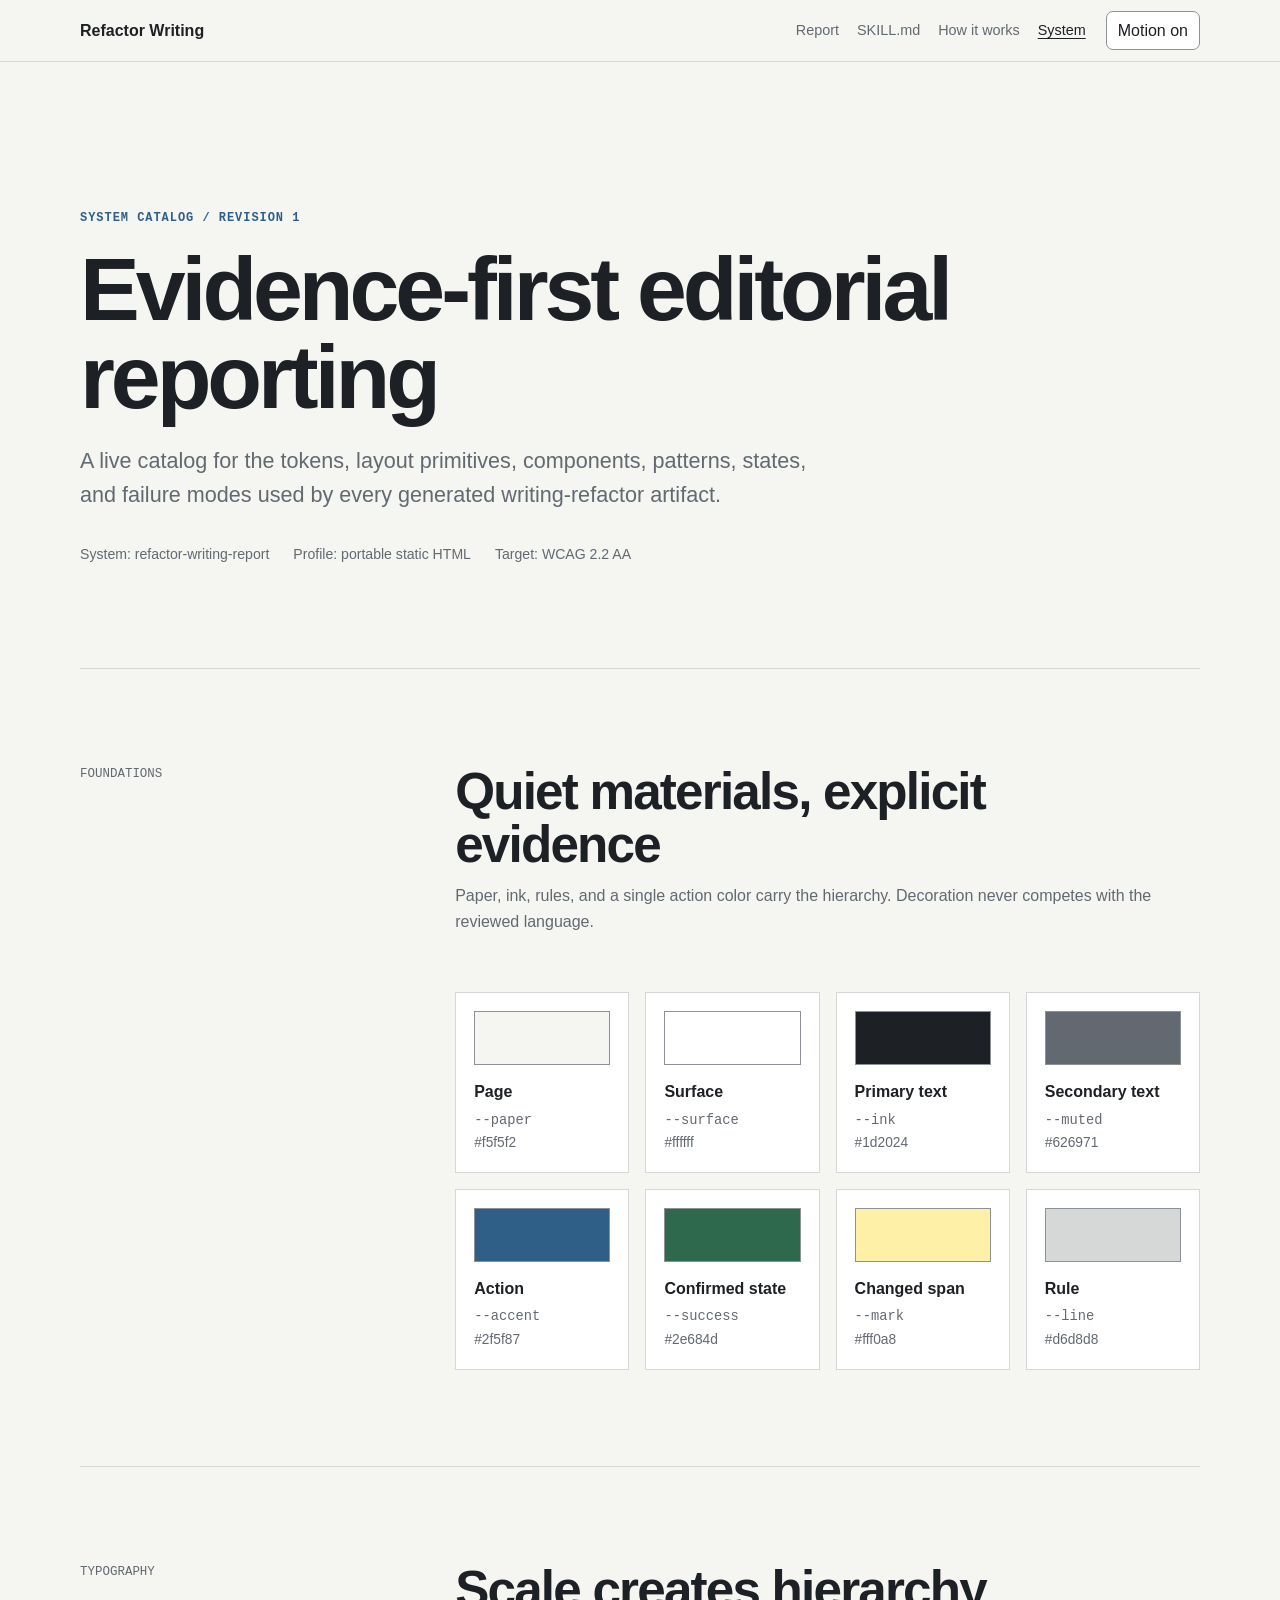
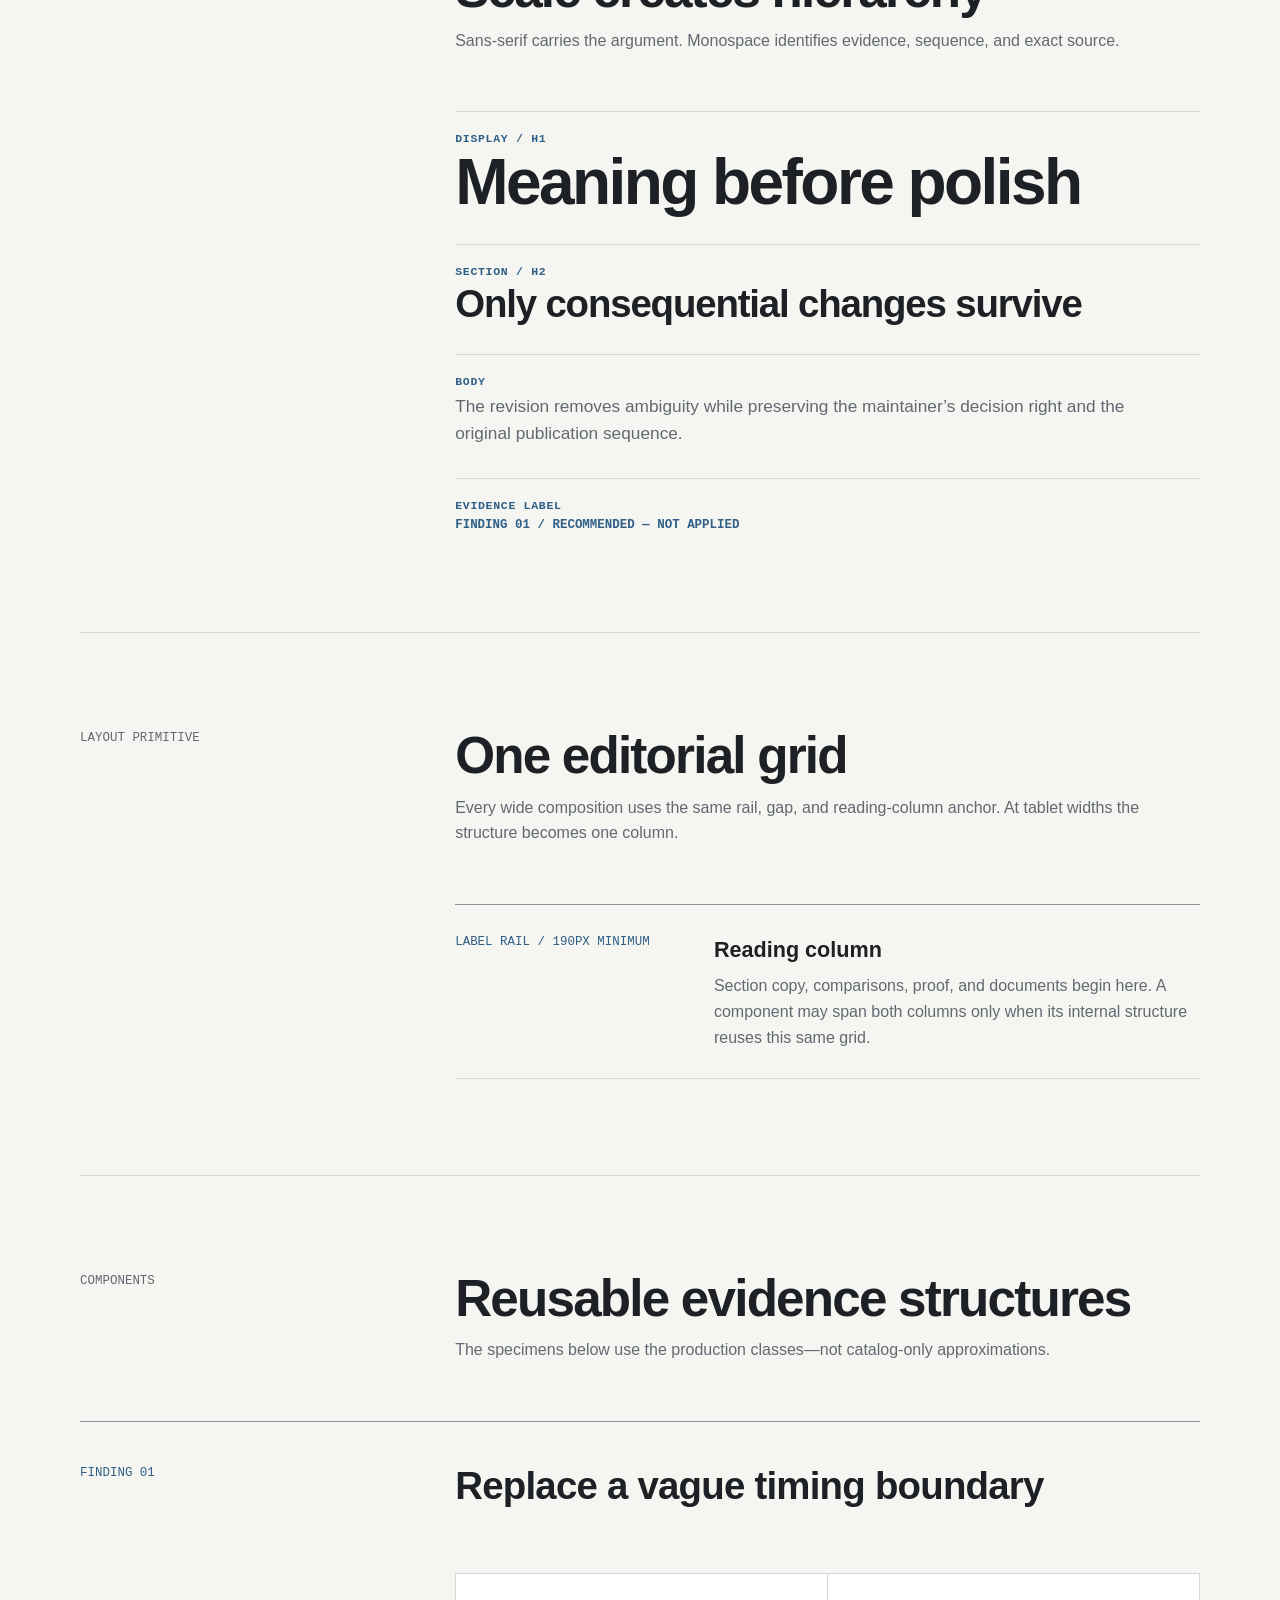
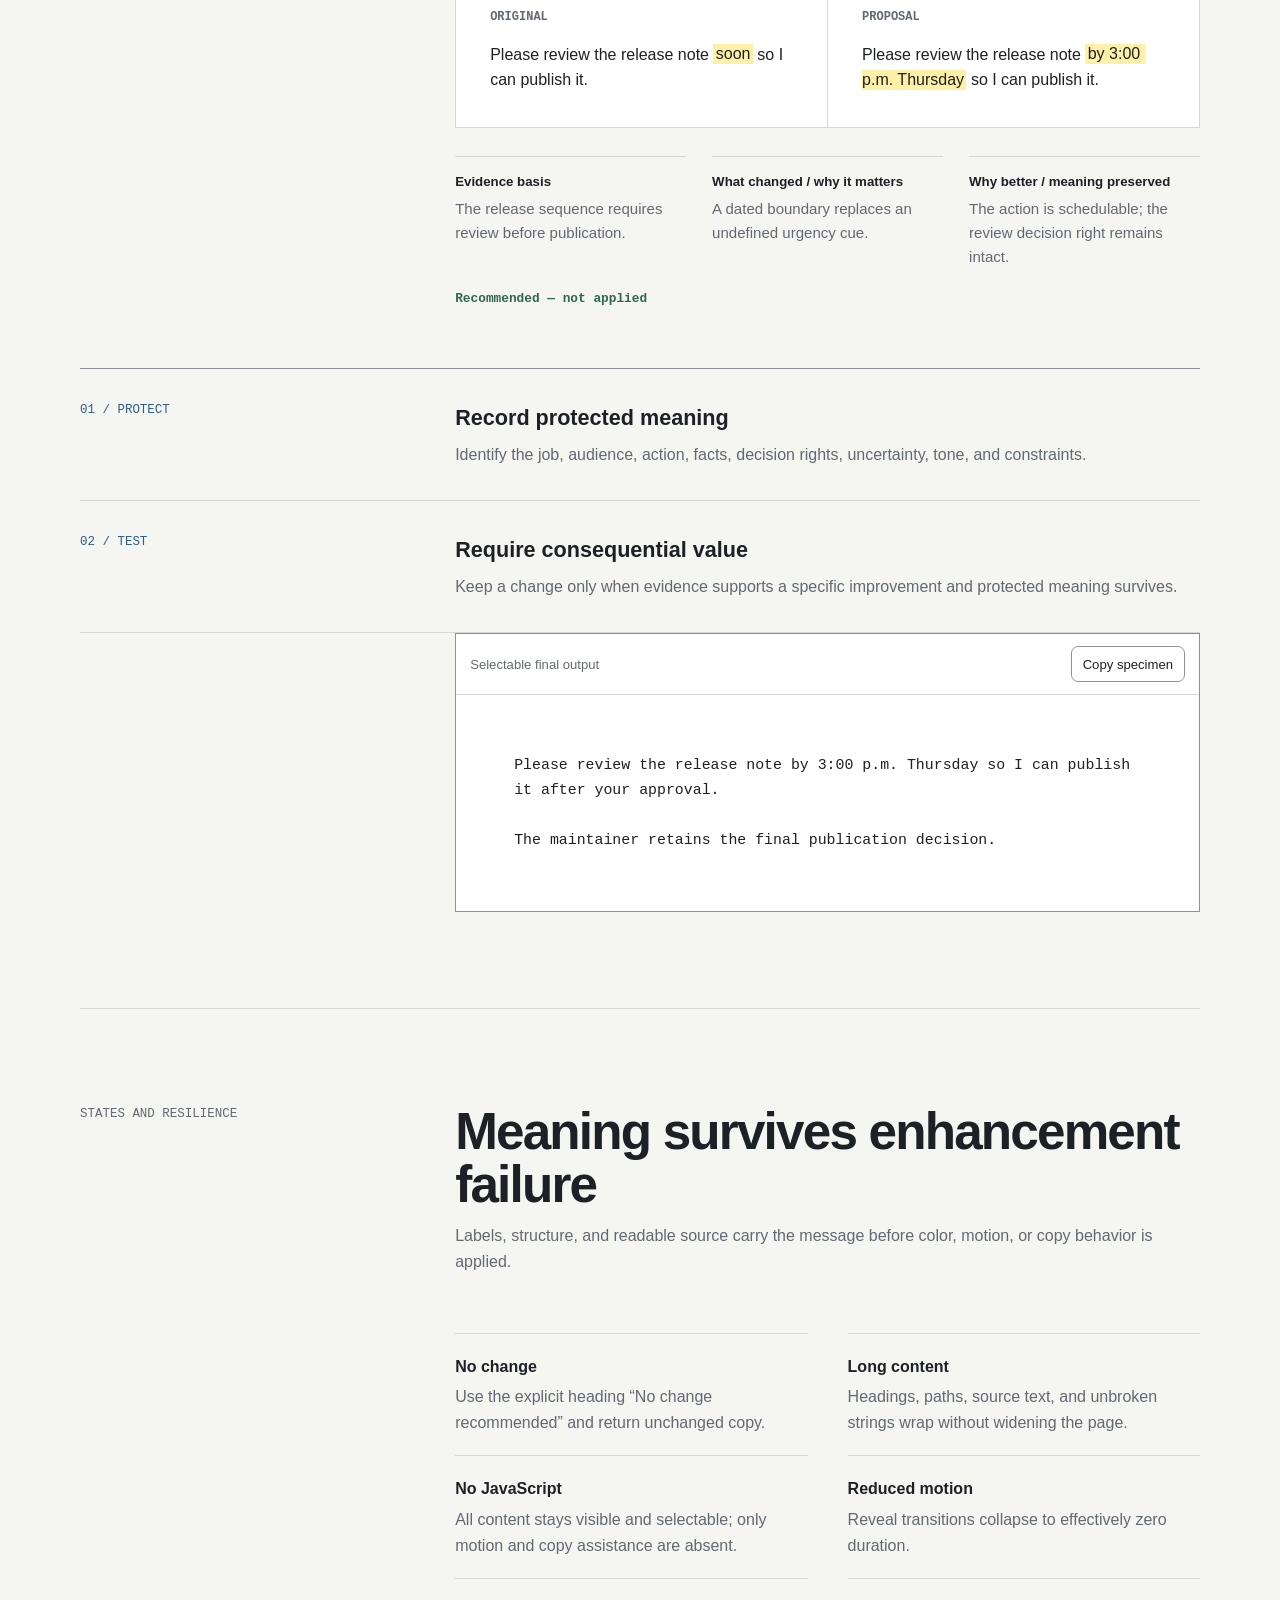
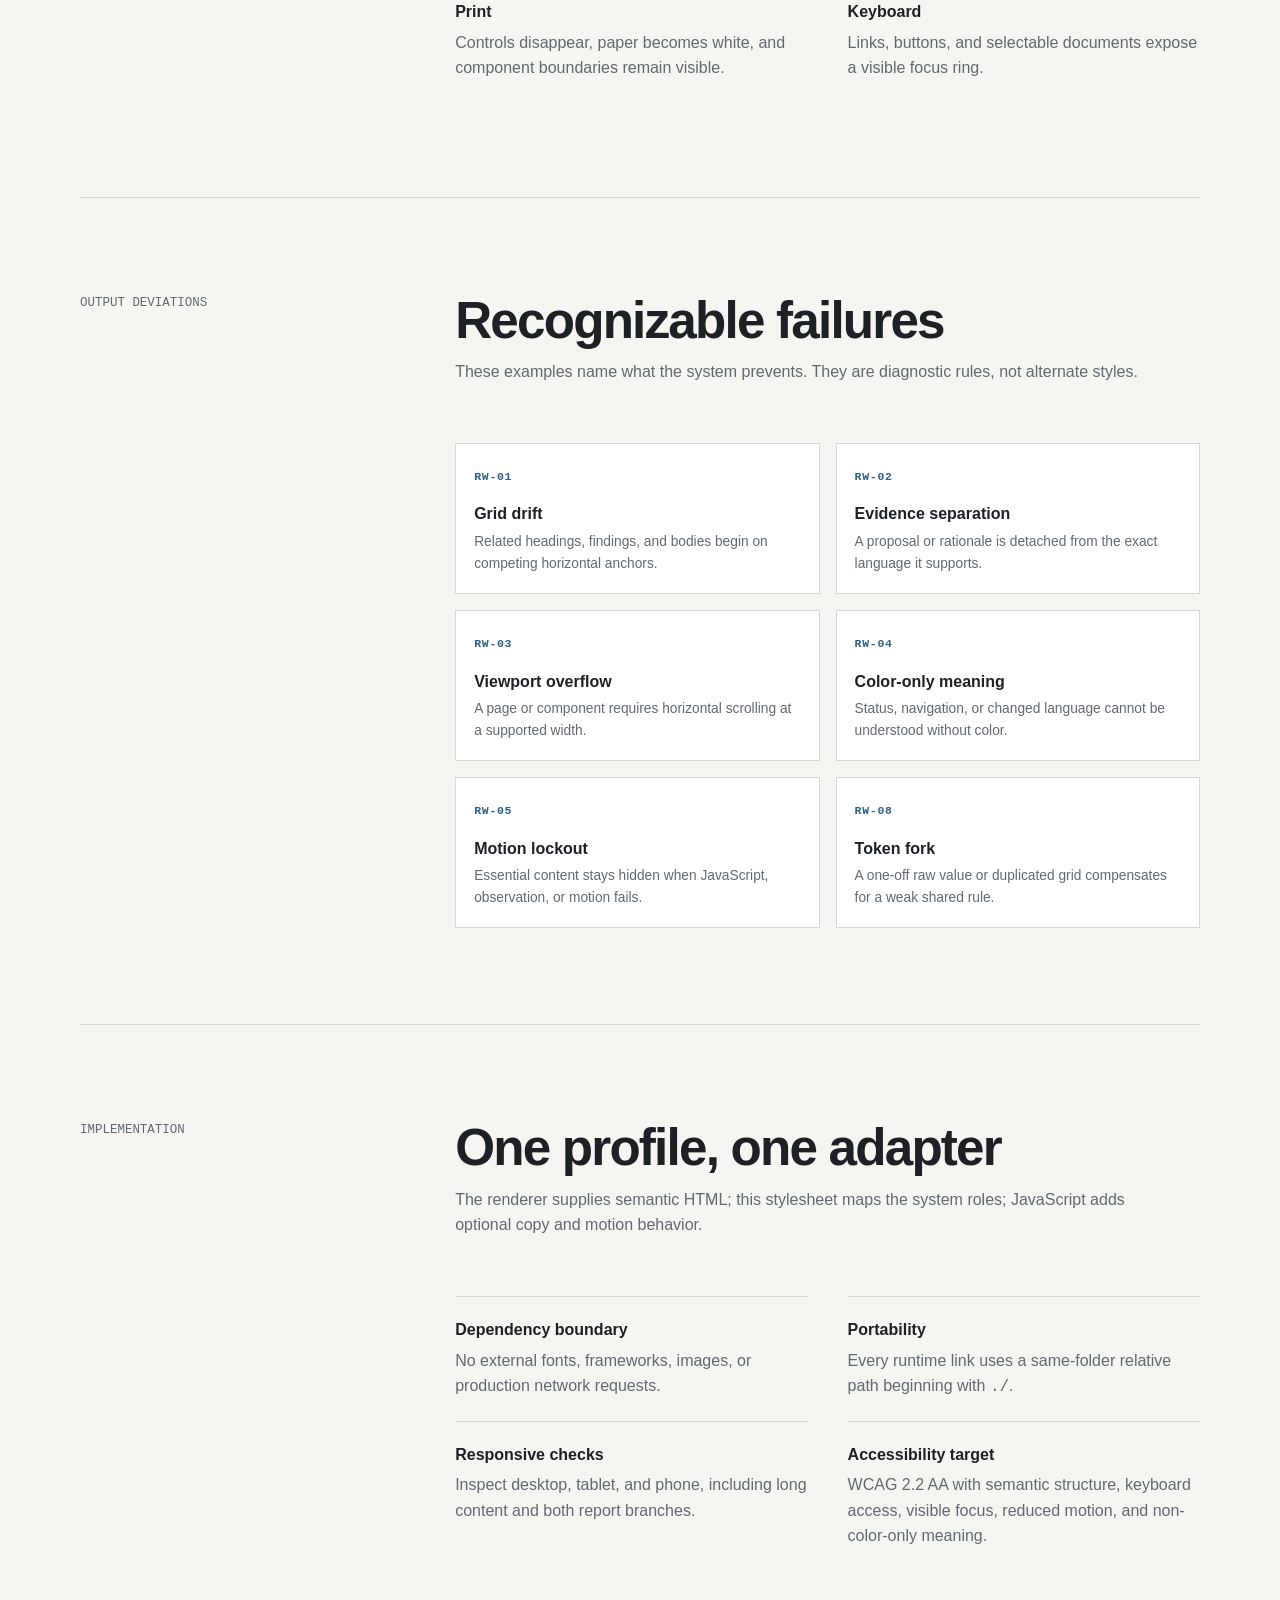
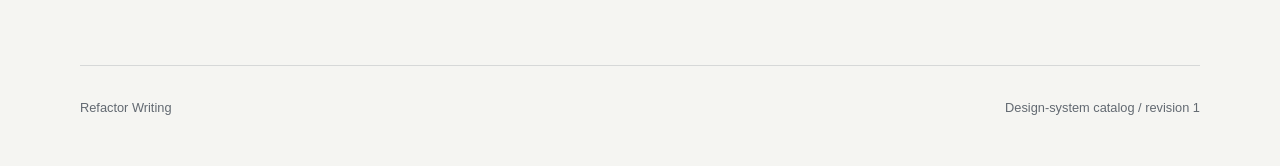
==== refactor-writing/assets/report/design-system.html @ 9ebe0157 "feat(refactor-writing): add report design system" ====
<!doctype html>
<html lang="en" class="no-js">
<head>
  <meta charset="utf-8">
  <meta name="viewport" content="width=device-width, initial-scale=1">
  <meta name="color-scheme" content="light">
  <link rel="icon" href="data:,">
  <title>Refactor Writing — Design system</title>
  <script>document.documentElement.classList.replace("no-js", "js")</script>
  <link rel="stylesheet" href="./artifact.css">
</head>
<body>
  <header class="topbar">
    <a class="brand" href="./report.html">Refactor Writing</a>
    <nav aria-label="Artifact navigation">
      <a href="./report.html">Report</a>
      <a href="./skill.html">SKILL.md</a>
      <a href="./how-it-works.html">How it works</a>
      <a href="./design-system.html" aria-current="page">System</a>
    </nav>
    <button class="motion-toggle" type="button" data-motion-toggle aria-pressed="false">Motion off</button>
  </header>

  <main>
    <header class="hero reveal is-visible">
      <span class="eyebrow">System catalog / revision 1</span>
      <h1>Evidence-first editorial reporting</h1>
      <p>A live catalog for the tokens, layout primitives, components, patterns, states, and failure modes used by every generated writing-refactor artifact.</p>
      <div class="meta-line"><span>System: refactor-writing-report</span><span>Profile: portable static HTML</span><span>Target: WCAG 2.2 AA</span></div>
    </header>

    <section class="section reveal" id="foundations">
      <div class="section-head">
        <span class="kicker">Foundations</span>
        <div><h2>Quiet materials, explicit evidence</h2><p class="section-copy">Paper, ink, rules, and a single action color carry the hierarchy. Decoration never competes with the reviewed language.</p></div>
      </div>
      <div class="catalog-grid token-grid">
        <article class="token-card"><span class="token-swatch swatch-paper"></span><h3>Page</h3><p><code>--paper</code><br>#f5f5f2</p></article>
        <article class="token-card"><span class="token-swatch swatch-surface"></span><h3>Surface</h3><p><code>--surface</code><br>#ffffff</p></article>
        <article class="token-card"><span class="token-swatch swatch-ink"></span><h3>Primary text</h3><p><code>--ink</code><br>#1d2024</p></article>
        <article class="token-card"><span class="token-swatch swatch-muted"></span><h3>Secondary text</h3><p><code>--muted</code><br>#626971</p></article>
        <article class="token-card"><span class="token-swatch swatch-accent"></span><h3>Action</h3><p><code>--accent</code><br>#2f5f87</p></article>
        <article class="token-card"><span class="token-swatch swatch-success"></span><h3>Confirmed state</h3><p><code>--success</code><br>#2e684d</p></article>
        <article class="token-card"><span class="token-swatch swatch-mark"></span><h3>Changed span</h3><p><code>--mark</code><br>#fff0a8</p></article>
        <article class="token-card"><span class="token-swatch swatch-line"></span><h3>Rule</h3><p><code>--line</code><br>#d6d8d8</p></article>
      </div>
    </section>

    <section class="section reveal" id="type">
      <div class="section-head">
        <span class="kicker">Typography</span>
        <div><h2>Scale creates hierarchy</h2><p class="section-copy">Sans-serif carries the argument. Monospace identifies evidence, sequence, and exact source.</p></div>
      </div>
      <div class="type-stack">
        <div><span class="specimen-label">Display / h1</span><p class="type-display">Meaning before polish</p></div>
        <div><span class="specimen-label">Section / h2</span><p class="type-heading">Only consequential changes survive</p></div>
        <div><span class="specimen-label">Body</span><p class="type-body">The revision removes ambiguity while preserving the maintainer’s decision right and the original publication sequence.</p></div>
        <div><span class="specimen-label">Evidence label</span><p class="type-label">Finding 01 / Recommended — not applied</p></div>
      </div>
    </section>

    <section class="section reveal" id="layout">
      <div class="section-head">
        <span class="kicker">Layout primitive</span>
        <div><h2>One editorial grid</h2><p class="section-copy">Every wide composition uses the same rail, gap, and reading-column anchor. At tablet widths the structure becomes one column.</p></div>
      </div>
      <div class="alignment-demo">
        <span class="finding-index">Label rail / 190px minimum</span>
        <div><h3>Reading column</h3><p>Section copy, comparisons, proof, and documents begin here. A component may span both columns only when its internal structure reuses this same grid.</p></div>
      </div>
    </section>

    <section class="section" id="components">
      <div class="section-head reveal">
        <span class="kicker">Components</span>
        <div><h2>Reusable evidence structures</h2><p class="section-copy">The specimens below use the production classes—not catalog-only approximations.</p></div>
      </div>

      <article class="finding reveal">
        <div class="finding-head"><span class="finding-index">Finding 01</span><h3>Replace a vague timing boundary</h3></div>
        <div class="comparison">
          <article><h4>Original</h4><p>Please review the release note <mark>soon</mark> so I can publish it.</p></article>
          <article><h4>Proposal</h4><p>Please review the release note <mark>by 3:00 p.m. Thursday</mark> so I can publish it.</p></article>
        </div>
        <div class="proof-grid">
          <div><b>Evidence basis</b><p>The release sequence requires review before publication.</p></div>
          <div><b>What changed / why it matters</b><p>A dated boundary replaces an undefined urgency cue.</p></div>
          <div><b>Why better / meaning preserved</b><p>The action is schedulable; the review decision right remains intact.</p></div>
        </div>
        <span class="finding-status">Recommended — not applied</span>
      </article>

      <div class="method-path">
        <article class="method-step reveal"><span class="finding-index">01 / Protect</span><div><h3>Record protected meaning</h3><p>Identify the job, audience, action, facts, decision rights, uncertainty, tone, and constraints.</p></div></article>
        <article class="method-step reveal"><span class="finding-index">02 / Test</span><div><h3>Require consequential value</h3><p>Keep a change only when evidence supports a specific improvement and protected meaning survives.</p></div></article>
      </div>

      <div class="document-shell reveal">
        <div class="document-toolbar"><span>Selectable final output</span><div class="copy-group"><span class="copy-status" aria-live="polite"></span><button class="copy-button" type="button" data-copy-target="#catalogCopy">Copy specimen</button></div></div>
        <pre class="output-document" id="catalogCopy" tabindex="0">Please review the release note by 3:00 p.m. Thursday so I can publish it after your approval.

The maintainer retains the final publication decision.</pre>
      </div>
    </section>

    <section class="section reveal" id="states">
      <div class="section-head">
        <span class="kicker">States and resilience</span>
        <div><h2>Meaning survives enhancement failure</h2><p class="section-copy">Labels, structure, and readable source carry the message before color, motion, or copy behavior is applied.</p></div>
      </div>
      <div class="fact-list">
        <div class="fact"><b>No change</b><p>Use the explicit heading “No change recommended” and return unchanged copy.</p></div>
        <div class="fact"><b>Long content</b><p>Headings, paths, source text, and unbroken strings wrap without widening the page.</p></div>
        <div class="fact"><b>No JavaScript</b><p>All content stays visible and selectable; only motion and copy assistance are absent.</p></div>
        <div class="fact"><b>Reduced motion</b><p>Reveal transitions collapse to effectively zero duration.</p></div>
        <div class="fact"><b>Print</b><p>Controls disappear, paper becomes white, and component boundaries remain visible.</p></div>
        <div class="fact"><b>Keyboard</b><p>Links, buttons, and selectable documents expose a visible focus ring.</p></div>
      </div>
    </section>

    <section class="section reveal" id="deviations">
      <div class="section-head">
        <span class="kicker">Output Deviations</span>
        <div><h2>Recognizable failures</h2><p class="section-copy">These examples name what the system prevents. They are diagnostic rules, not alternate styles.</p></div>
      </div>
      <div class="deviation-grid">
        <article class="deviation-card"><span class="deviation-id">RW-01</span><h3>Grid drift</h3><p>Related headings, findings, and bodies begin on competing horizontal anchors.</p></article>
        <article class="deviation-card"><span class="deviation-id">RW-02</span><h3>Evidence separation</h3><p>A proposal or rationale is detached from the exact language it supports.</p></article>
        <article class="deviation-card"><span class="deviation-id">RW-03</span><h3>Viewport overflow</h3><p>A page or component requires horizontal scrolling at a supported width.</p></article>
        <article class="deviation-card"><span class="deviation-id">RW-04</span><h3>Color-only meaning</h3><p>Status, navigation, or changed language cannot be understood without color.</p></article>
        <article class="deviation-card"><span class="deviation-id">RW-05</span><h3>Motion lockout</h3><p>Essential content stays hidden when JavaScript, observation, or motion fails.</p></article>
        <article class="deviation-card"><span class="deviation-id">RW-08</span><h3>Token fork</h3><p>A one-off raw value or duplicated grid compensates for a weak shared rule.</p></article>
      </div>
    </section>

    <section class="section reveal" id="implementation">
      <div class="section-head">
        <span class="kicker">Implementation</span>
        <div><h2>One profile, one adapter</h2><p class="section-copy">The renderer supplies semantic HTML; this stylesheet maps the system roles; JavaScript adds optional copy and motion behavior.</p></div>
      </div>
      <div class="fact-list">
        <div class="fact"><b>Dependency boundary</b><p>No external fonts, frameworks, images, or production network requests.</p></div>
        <div class="fact"><b>Portability</b><p>Every runtime link uses a same-folder relative path beginning with <code>./</code>.</p></div>
        <div class="fact"><b>Responsive checks</b><p>Inspect desktop, tablet, and phone, including long content and both report branches.</p></div>
        <div class="fact"><b>Accessibility target</b><p>WCAG 2.2 AA with semantic structure, keyboard access, visible focus, reduced motion, and non-color-only meaning.</p></div>
      </div>
    </section>
  </main>

  <footer class="page-footer"><span>Refactor Writing</span><span>Design-system catalog / revision 1</span></footer>
  <script src="./artifact.js"></script>
</body>
</html>
---- refactor-writing/assets/report/artifact.css ----
:root {
  color-scheme: light;
  --paper: #f5f5f2;
  --surface: #ffffff;
  --ink: #1d2024;
  --muted: #626971;
  --line: #d6d8d8;
  --line-strong: #8b9197;
  --accent: #2f5f87;
  --accent-soft: #e8f0f6;
  --success: #2e684d;
  --mark: #fff0a8;
  --max: 1120px;
  --editorial-grid: minmax(190px, 0.45fr) minmax(0, 1fr);
  --editorial-gap: 40px;
  --sans: ui-sans-serif, -apple-system, BlinkMacSystemFont, "Segoe UI", sans-serif;
  --mono: ui-monospace, "SFMono-Regular", Consolas, monospace;
}

* { box-sizing: border-box; }
html { scroll-behavior: smooth; }
body {
  margin: 0;
  background: var(--paper);
  color: var(--ink);
  font-family: var(--sans);
  font-size: 16px;
  line-height: 1.6;
}

a { color: var(--accent); text-underline-offset: 0.18em; }
button { font: inherit; }
button:focus-visible,
a:focus-visible,
[tabindex="0"]:focus-visible {
  outline: 3px solid rgba(47, 95, 135, 0.35);
  outline-offset: 3px;
}

.topbar {
  position: sticky;
  top: 0;
  z-index: 10;
  display: grid;
  grid-template-columns: minmax(180px, 1fr) auto auto;
  gap: 20px;
  align-items: center;
  min-height: 62px;
  padding: 10px max(24px, calc((100vw - var(--max)) / 2));
  border-bottom: 1px solid var(--line);
  background: rgba(245, 245, 242, 0.96);
}

.brand { color: var(--ink); font-weight: 650; text-decoration: none; }
.topbar nav { display: flex; flex-wrap: wrap; gap: 4px 18px; }
.topbar nav a { color: var(--muted); font-size: 0.9rem; text-decoration: none; }
.topbar nav a[aria-current="page"] { color: var(--ink); text-decoration: underline; }
.motion-toggle,
.copy-button {
  min-height: 36px;
  padding: 6px 11px;
  border: 1px solid var(--line-strong);
  border-radius: 7px;
  background: var(--surface);
  color: var(--ink);
  cursor: pointer;
}
.motion-toggle:hover,
.copy-button:hover { background: #eceeec; }

main { width: min(var(--max), calc(100% - 48px)); margin: 0 auto; }
.hero { padding: clamp(70px, 11vw, 144px) 0 clamp(56px, 8vw, 104px); }
.eyebrow {
  display: inline-block;
  margin-bottom: 18px;
  color: var(--accent);
  font-family: var(--mono);
  font-size: 0.75rem;
  font-weight: 700;
  letter-spacing: 0.08em;
  text-transform: uppercase;
}
h1, h2, h3, p { margin-top: 0; }
h1 { max-width: 900px; margin-bottom: 22px; font-size: clamp(2.7rem, 7vw, 5.7rem); line-height: 0.98; letter-spacing: -0.045em; }
.hero > p { max-width: 760px; color: var(--muted); font-size: clamp(1.08rem, 2vw, 1.35rem); }
.meta-line { display: flex; flex-wrap: wrap; gap: 10px 24px; margin-top: 30px; color: var(--muted); font-size: 0.88rem; }
.meta-line span { min-width: 0; overflow-wrap: anywhere; }

.section {
  display: grid;
  grid-template-columns: var(--editorial-grid);
  column-gap: var(--editorial-gap);
  padding: clamp(54px, 8vw, 96px) 0;
  border-top: 1px solid var(--line);
}
.section-head {
  grid-column: 1 / -1;
  display: grid;
  grid-template-columns: var(--editorial-grid);
  gap: var(--editorial-gap);
  margin-bottom: 42px;
}
.section > :where(:not(.section-head, .finding, .method-path)) { grid-column: 2; min-width: 0; }
.section > .finding,
.section > .method-path { grid-column: 1 / -1; }
.section h2 { max-width: 760px; margin-bottom: 12px; font-size: clamp(2rem, 4vw, 3.6rem); line-height: 1.04; letter-spacing: -0.035em; }
.section-copy { max-width: 720px; color: var(--muted); }
.kicker { color: var(--muted); font-family: var(--mono); font-size: 0.78rem; text-transform: uppercase; }

.verdict {
  margin: 0 calc(50% - 50vw);
  padding: clamp(58px, 8vw, 100px) max(24px, calc((100vw - var(--max)) / 2));
  background: var(--ink);
  color: white;
}
.verdict p { max-width: 760px; color: #cfd3d6; font-size: 1.12rem; }
.verdict .eyebrow { color: #a8cce7; }

.fact-list { display: grid; grid-template-columns: repeat(2, minmax(0, 1fr)); gap: 0 40px; }
.fact { padding: 20px 0; border-top: 1px solid var(--line); }
.fact b { display: block; margin-bottom: 5px; }
.fact p { margin-bottom: 0; color: var(--muted); }

.finding {
  display: grid;
  grid-template-columns: var(--editorial-grid);
  column-gap: var(--editorial-gap);
  padding: 42px 0 58px;
  border-top: 1px solid var(--line-strong);
}
.finding-head { display: contents; }
.finding-head > .finding-index { grid-column: 1; }
.finding-head > h3,
.finding > :not(.finding-head) { grid-column: 2; min-width: 0; }
.finding-index { color: var(--accent); font-family: var(--mono); font-size: 0.78rem; text-transform: uppercase; }
.finding h3 { max-width: 760px; font-size: clamp(1.5rem, 3vw, 2.45rem); line-height: 1.12; letter-spacing: -0.02em; }
.comparison { display: grid; grid-template-columns: repeat(2, minmax(0, 1fr)); gap: 1px; margin-top: 28px; border: 1px solid var(--line); background: var(--line); }
.comparison article { min-width: 0; padding: clamp(20px, 3vw, 34px); background: var(--surface); }
.comparison h4 { margin: 0 0 14px; color: var(--muted); font-family: var(--mono); font-size: 0.75rem; text-transform: uppercase; }
.comparison p { margin: 0; white-space: pre-wrap; overflow-wrap: anywhere; }
mark { padding: 0.08em 0.15em; background: var(--mark); color: inherit; }
.proof-grid { display: grid; grid-template-columns: repeat(3, minmax(0, 1fr)); gap: 26px; margin-top: 28px; }
.proof-grid div { border-top: 1px solid var(--line); padding-top: 14px; }
.proof-grid b { display: block; margin-bottom: 5px; font-size: 0.83rem; }
.proof-grid p { margin: 0; color: var(--muted); font-size: 0.94rem; }
.finding-status { justify-self: start; display: inline-block; margin-top: 20px; color: var(--success); font-family: var(--mono); font-size: 0.8rem; font-weight: 700; }

.document-shell { border: 1px solid var(--line-strong); background: var(--surface); }
.document-toolbar { display: flex; justify-content: space-between; gap: 16px; align-items: center; padding: 12px 14px; border-bottom: 1px solid var(--line); color: var(--muted); font-size: 0.82rem; }
.copy-group { display: flex; align-items: center; gap: 10px; }
.copy-status { min-width: 58px; color: var(--success); font-size: 0.78rem; text-align: right; }
.output-document,
.skill-document {
  margin: 0;
  padding: clamp(24px, 5vw, 58px);
  color: var(--ink);
  font: 0.93rem/1.68 var(--mono);
  white-space: pre-wrap;
  overflow-wrap: anywhere;
  tab-size: 2;
}
.skill-document { max-height: 72vh; overflow: auto; }
.source-note { margin-top: 18px; color: var(--muted); font-size: 0.9rem; }

.method-path { border-top: 1px solid var(--line-strong); }
.method-step { display: grid; grid-template-columns: var(--editorial-grid); gap: var(--editorial-gap); padding: 32px 0; border-bottom: 1px solid var(--line); }
.method-step h3 { margin-bottom: 7px; font-size: 1.35rem; }
.method-step p { max-width: 760px; margin-bottom: 0; color: var(--muted); }

.catalog-grid { display: grid; gap: 16px; }
.token-grid { grid-template-columns: repeat(4, minmax(0, 1fr)); }
.token-card,
.deviation-card {
  min-width: 0;
  padding: 18px;
  border: 1px solid var(--line);
  background: var(--surface);
}
.token-card h3,
.deviation-card h3 { margin: 14px 0 4px; font-size: 1rem; }
.token-card p,
.deviation-card p { margin-bottom: 0; color: var(--muted); font-size: 0.86rem; overflow-wrap: anywhere; }
.token-swatch { display: block; height: 54px; border: 1px solid var(--line-strong); }
.swatch-paper { background: var(--paper); }
.swatch-surface { background: var(--surface); }
.swatch-ink { background: var(--ink); }
.swatch-muted { background: var(--muted); }
.swatch-accent { background: var(--accent); }
.swatch-success { background: var(--success); }
.swatch-mark { background: var(--mark); }
.swatch-line { background: var(--line); }

.type-stack { display: grid; gap: 30px; }
.type-stack > div { border-top: 1px solid var(--line); padding-top: 12px; }
.specimen-label,
.deviation-id {
  color: var(--accent);
  font-family: var(--mono);
  font-size: 0.72rem;
  font-weight: 700;
  letter-spacing: 0.06em;
  text-transform: uppercase;
}
.type-display { margin-bottom: 0; font-size: clamp(2.3rem, 5vw, 4.6rem); font-weight: 700; line-height: 1; letter-spacing: -0.04em; }
.type-heading { margin-bottom: 0; font-size: clamp(1.7rem, 3vw, 2.8rem); font-weight: 700; line-height: 1.08; letter-spacing: -0.03em; }
.type-body { max-width: 680px; margin-bottom: 0; color: var(--muted); font-size: 1.08rem; }
.type-label { margin-bottom: 0; color: var(--accent); font: 700 0.78rem/1.6 var(--mono); text-transform: uppercase; }

.alignment-demo {
  display: grid;
  grid-template-columns: var(--editorial-grid);
  gap: var(--editorial-gap);
  padding: 28px 0;
  border-top: 1px solid var(--line-strong);
  border-bottom: 1px solid var(--line);
}
.alignment-demo h3 { margin-bottom: 6px; font-size: 1.35rem; }
.alignment-demo p { max-width: 680px; margin-bottom: 0; color: var(--muted); }
.deviation-grid { display: grid; grid-template-columns: repeat(2, minmax(0, 1fr)); gap: 16px; }

.page-footer { display: flex; justify-content: space-between; gap: 20px; width: min(var(--max), calc(100% - 48px)); margin: 0 auto; padding: 32px 0 50px; border-top: 1px solid var(--line); color: var(--muted); font-size: 0.8rem; }
.noscript-note { padding: 10px 14px; border-bottom: 1px solid var(--line); color: var(--muted); font-size: 0.82rem; }

.motion-enabled .reveal { opacity: 0; transform: translateY(18px); transition: opacity 420ms ease, transform 420ms ease; }
.motion-enabled .reveal.is-visible { opacity: 1; transform: none; }

@media (prefers-reduced-motion: reduce) {
  html { scroll-behavior: auto; }
  *, *::before, *::after { scroll-behavior: auto !important; transition-duration: 0.01ms !important; animation-duration: 0.01ms !important; }
}

@media (max-width: 1024px) {
  .topbar { grid-template-columns: 1fr auto; gap: 8px 16px; }
  .topbar nav { grid-column: 1 / -1; grid-row: 2; justify-content: space-between; padding-top: 7px; border-top: 1px solid var(--line); }
  .section,
  .section-head,
  .finding,
  .method-step,
  .alignment-demo {
    grid-template-columns: 1fr;
    gap: 12px;
  }
  .section > :where(:not(.section-head)),
  .finding-head > .finding-index,
  .finding-head > h3,
  .finding > :not(.finding-head) {
    grid-column: 1;
  }
  .proof-grid { grid-template-columns: 1fr; gap: 14px; }
  .token-grid { grid-template-columns: repeat(2, minmax(0, 1fr)); }
}

@media (max-width: 700px) {
  main, .page-footer { width: min(100% - 28px, var(--max)); }
  .topbar { padding: 10px 14px; }
  .brand { font-size: 0.92rem; }
  .motion-toggle { min-height: 34px; font-size: 0.78rem; }
  .topbar nav { gap: 8px; }
  .topbar nav a { font-size: 0.78rem; }
  h1 { font-size: clamp(2.5rem, 13vw, 4rem); }
  .fact-list, .comparison, .token-grid, .deviation-grid { grid-template-columns: 1fr; }
  .comparison { gap: 1px; }
  .document-toolbar { align-items: flex-start; flex-direction: column; }
  .copy-group { width: 100%; justify-content: space-between; }
  .page-footer { flex-direction: column; }
}

@media print {
  :root { --paper: #ffffff; --ink: #000000; --muted: #333333; }
  html { scroll-behavior: auto; }
  body { background: white; font-size: 11pt; }
  .topbar { position: static; display: block; padding: 0 0 16px; background: white; }
  .topbar nav,
  .motion-toggle,
  .copy-group { display: none; }
  main,
  .page-footer { width: 100%; }
  .hero { padding: 36px 0; }
  .verdict { margin: 0; padding: 30px; border: 2px solid var(--ink); background: white; color: var(--ink); }
  .verdict .eyebrow,
  .verdict p { color: var(--ink); }
  .section { padding: 36px 0; }
  .motion-enabled .reveal { opacity: 1; transform: none; }
  .finding,
  .comparison,
  .proof-grid,
  .document-shell,
  .method-step,
  .token-card,
  .deviation-card { break-inside: avoid; }
  a { color: var(--ink); }
}
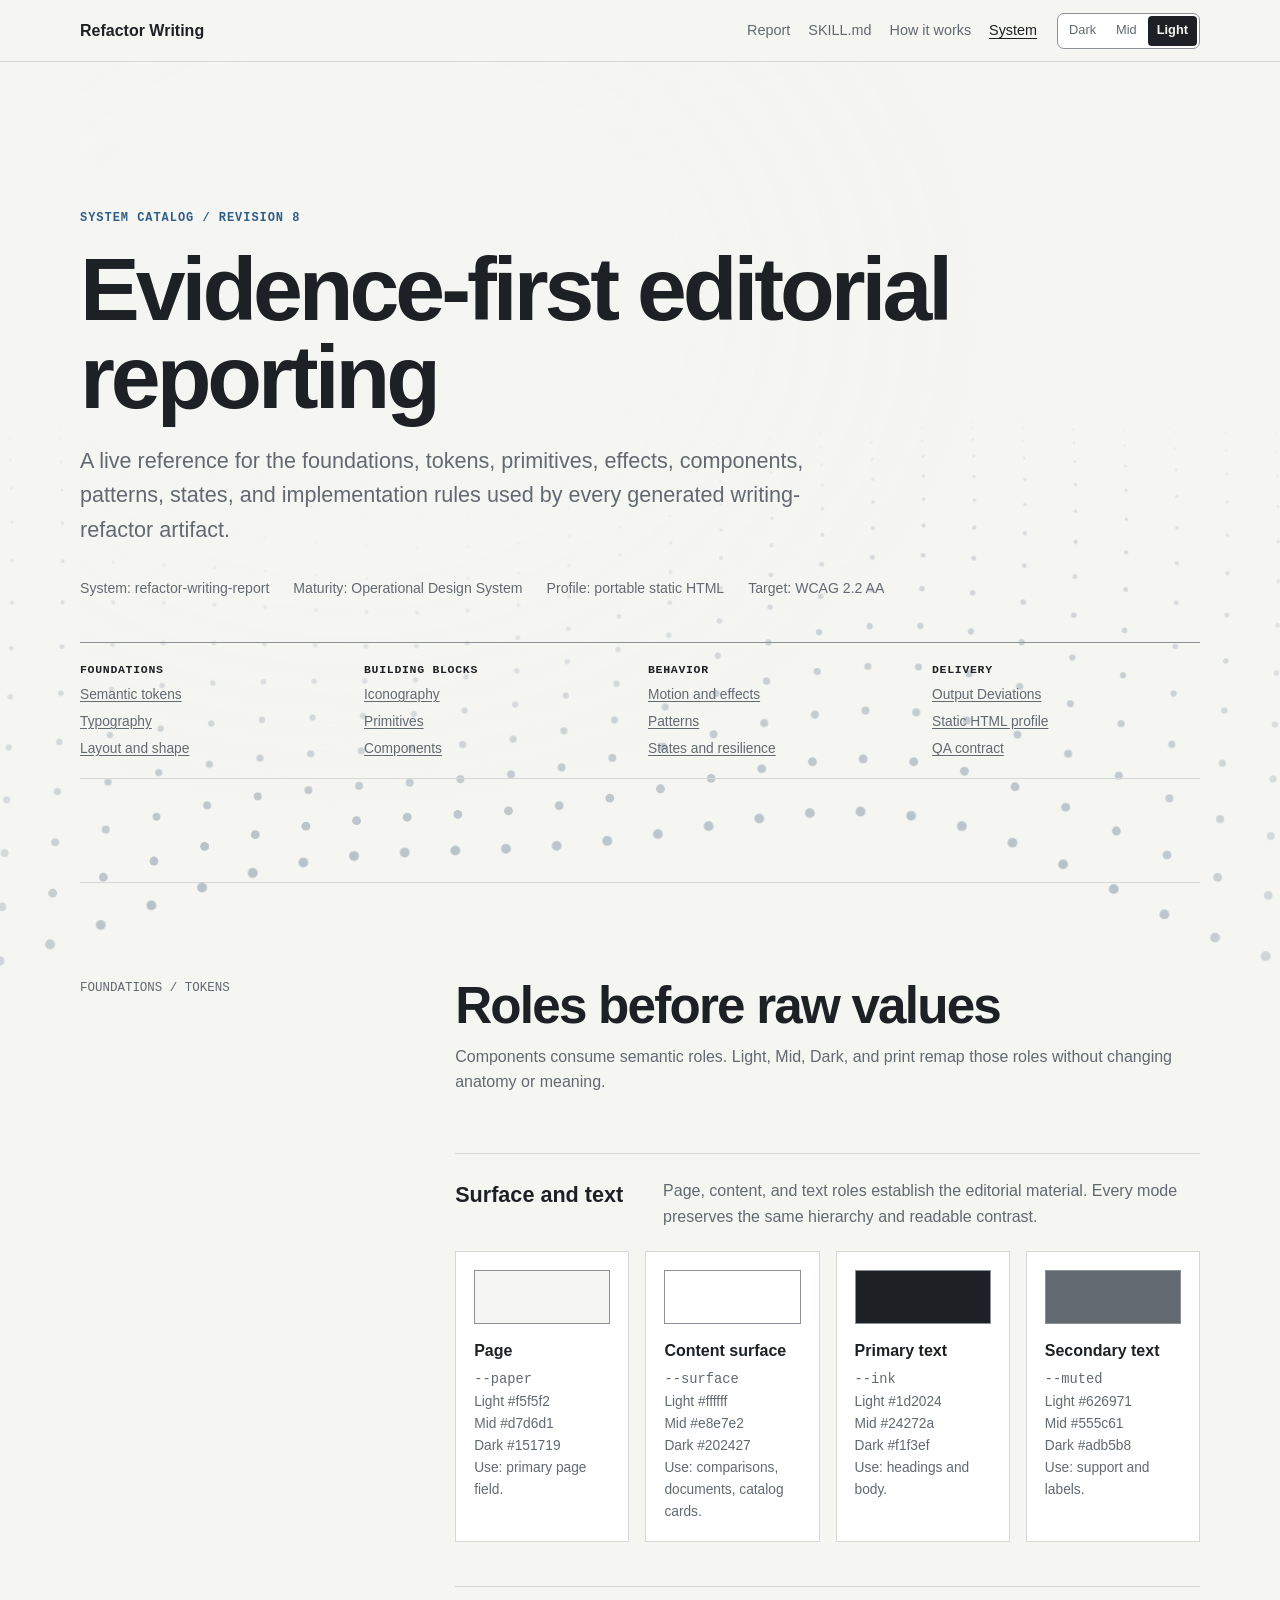
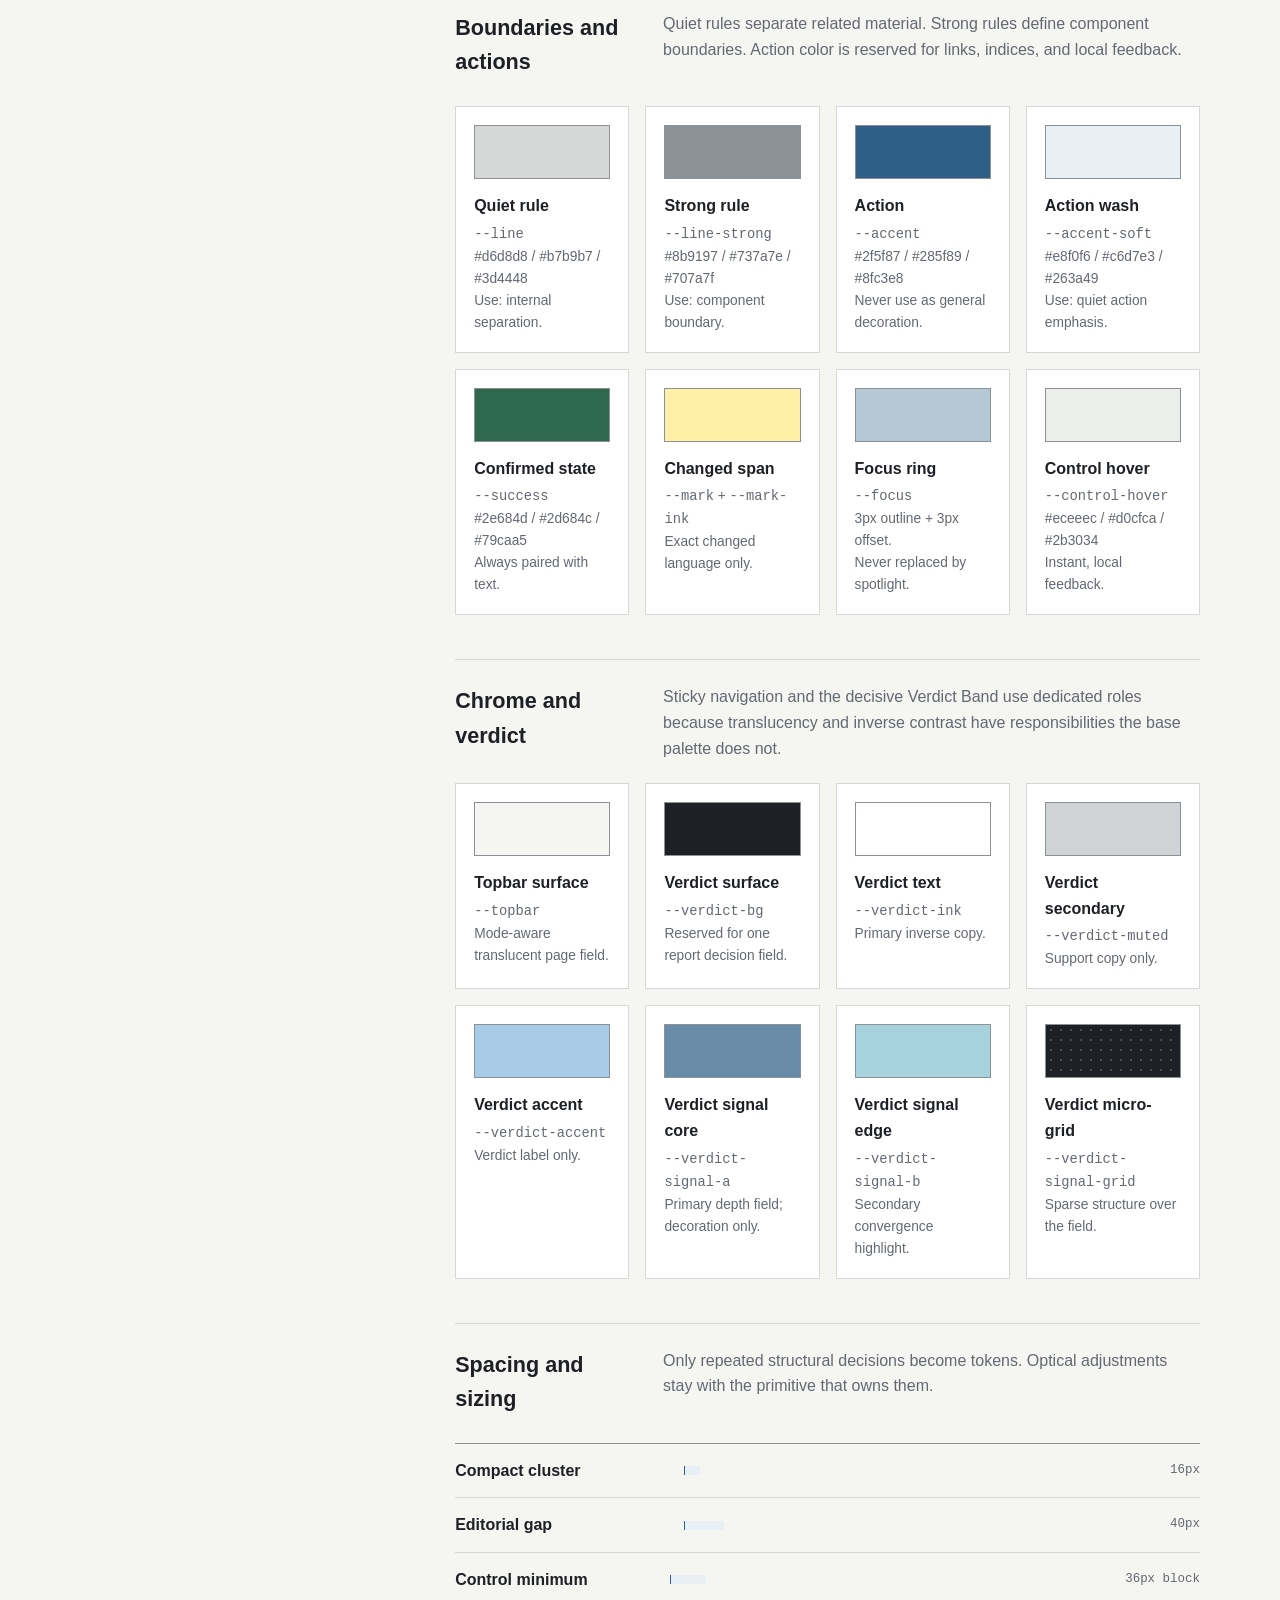
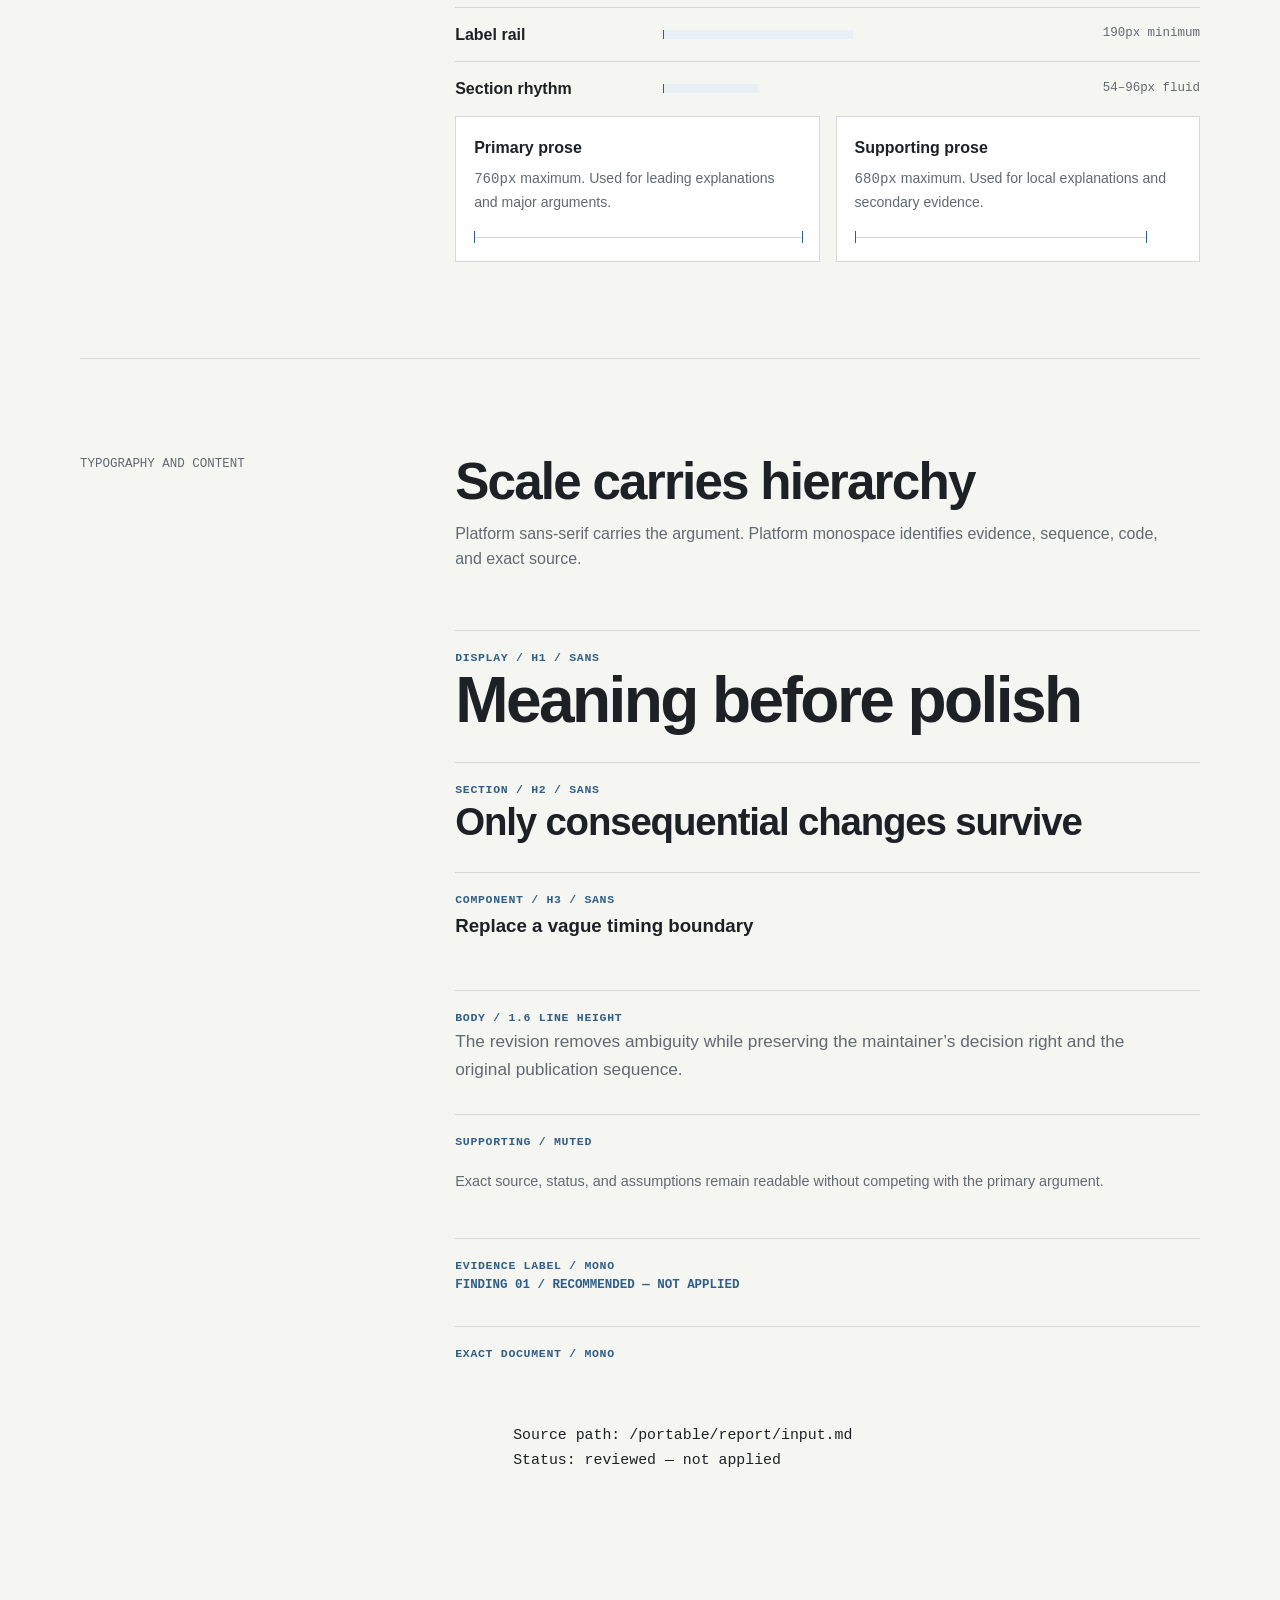
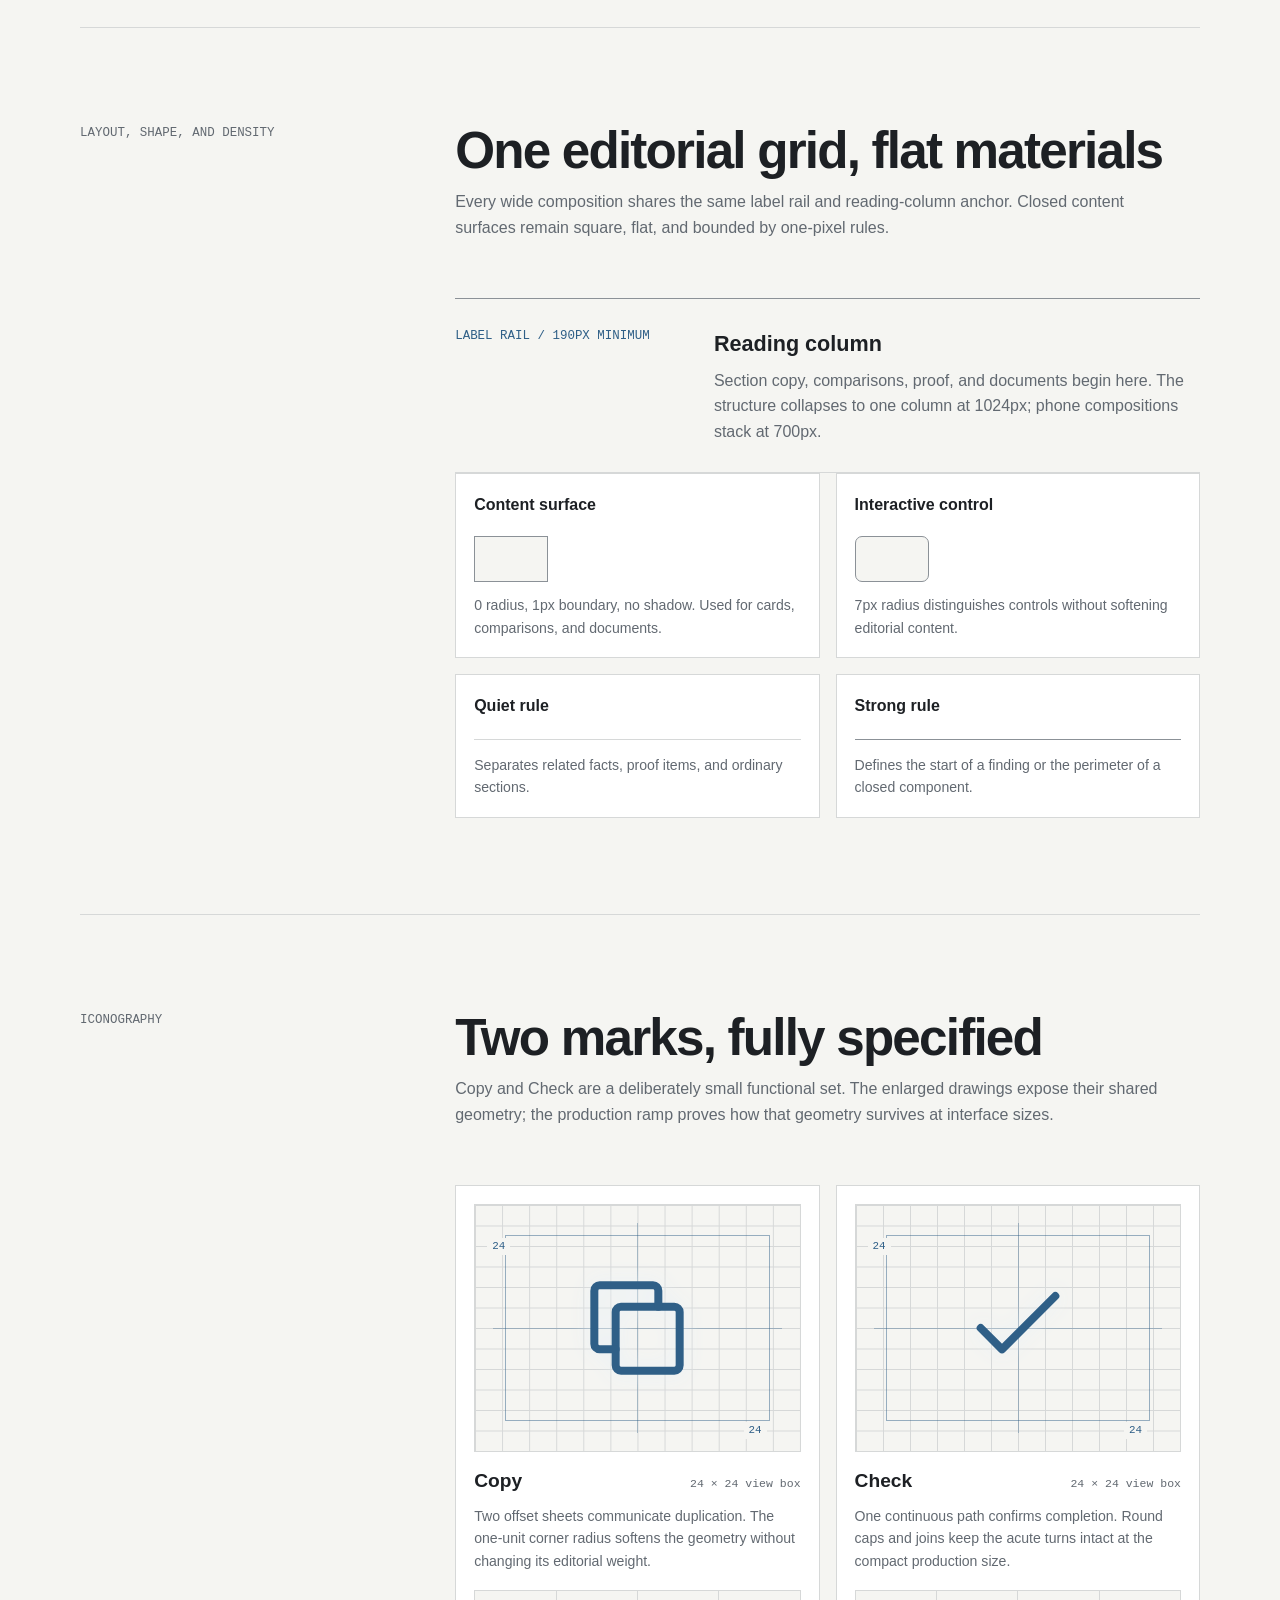
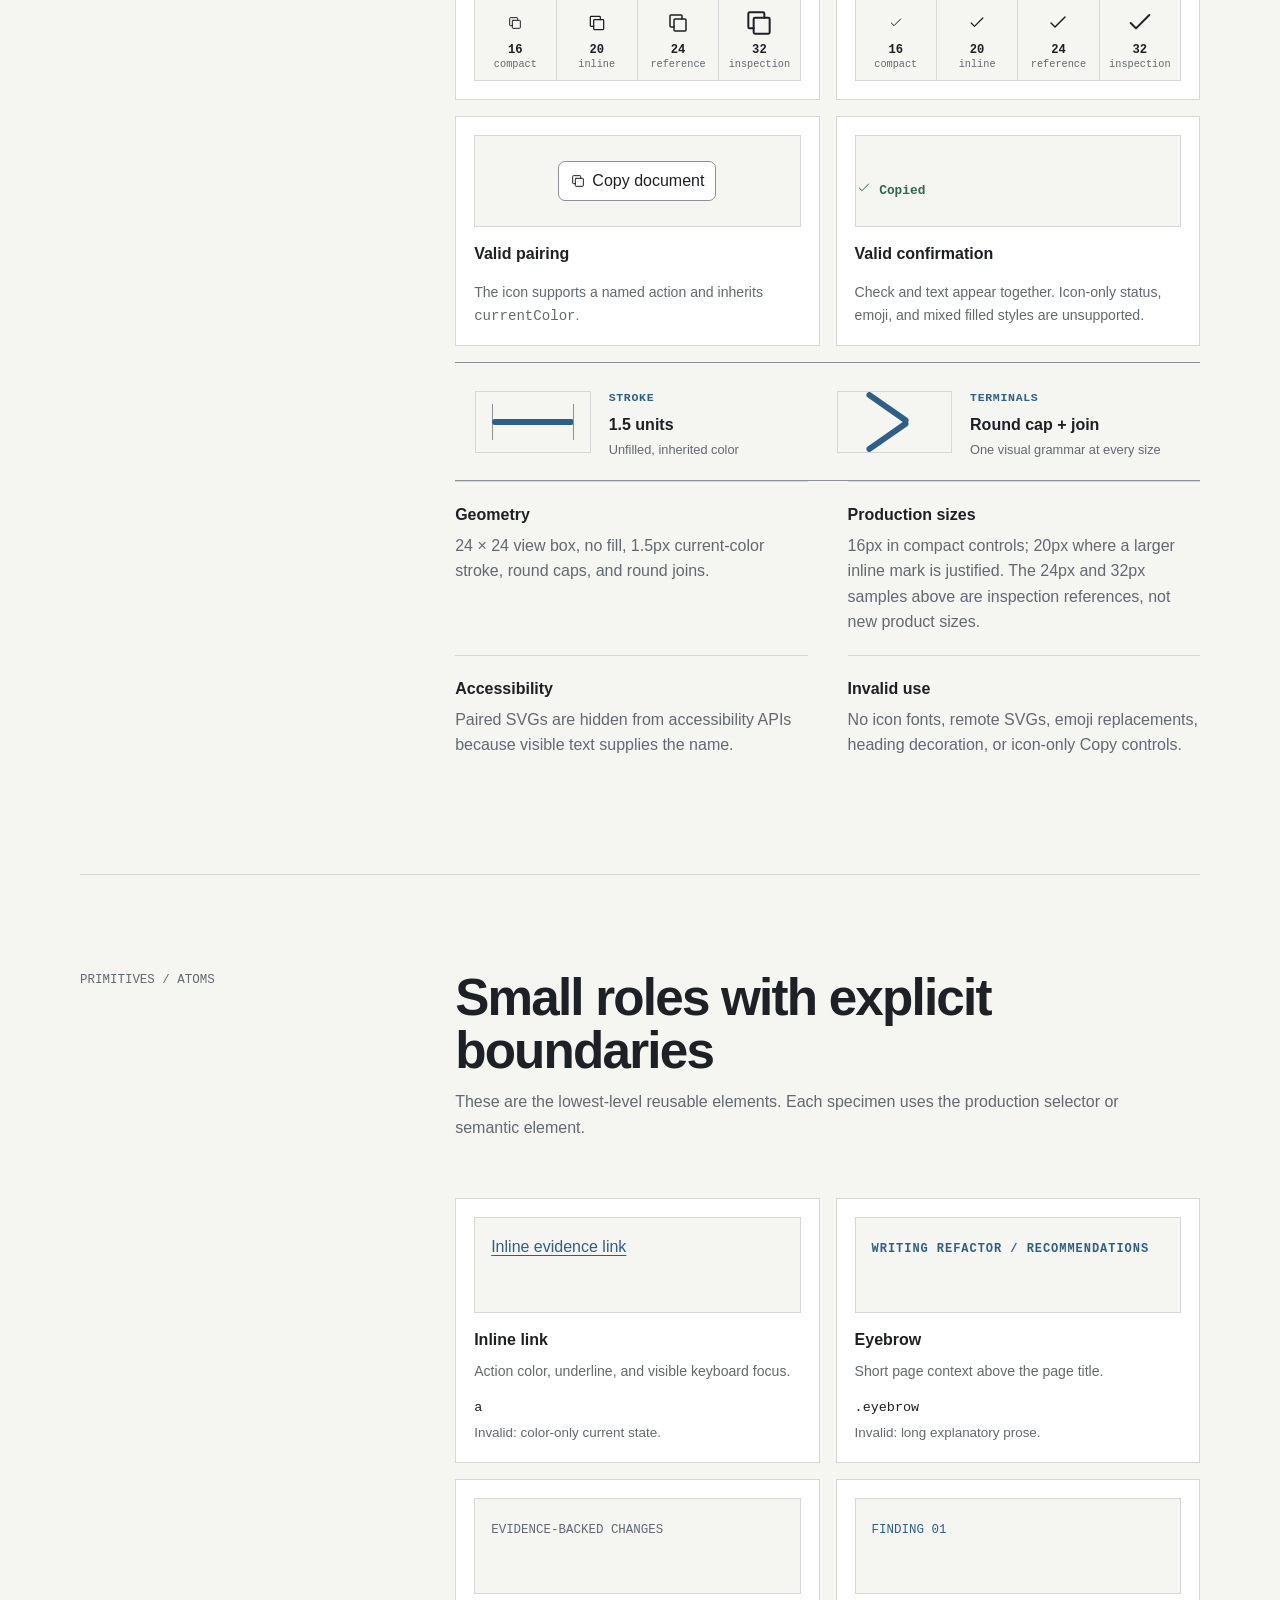
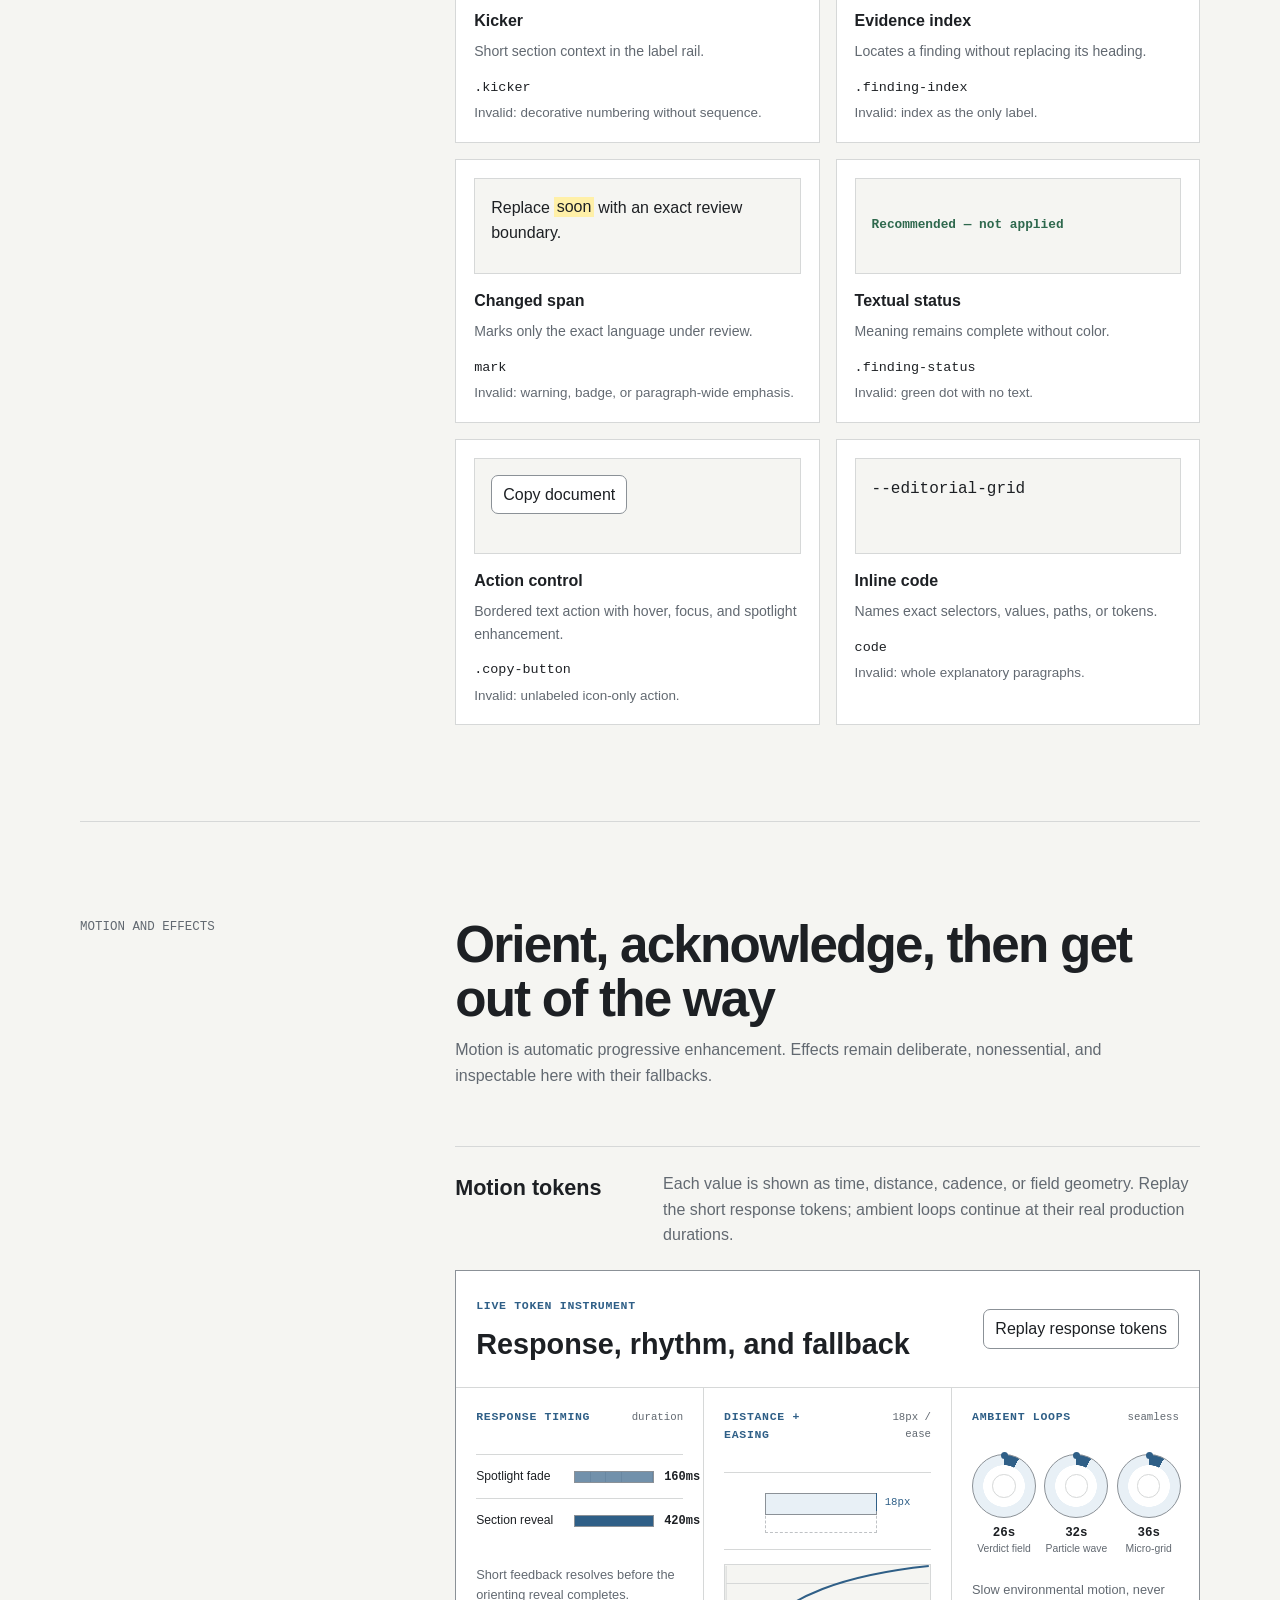
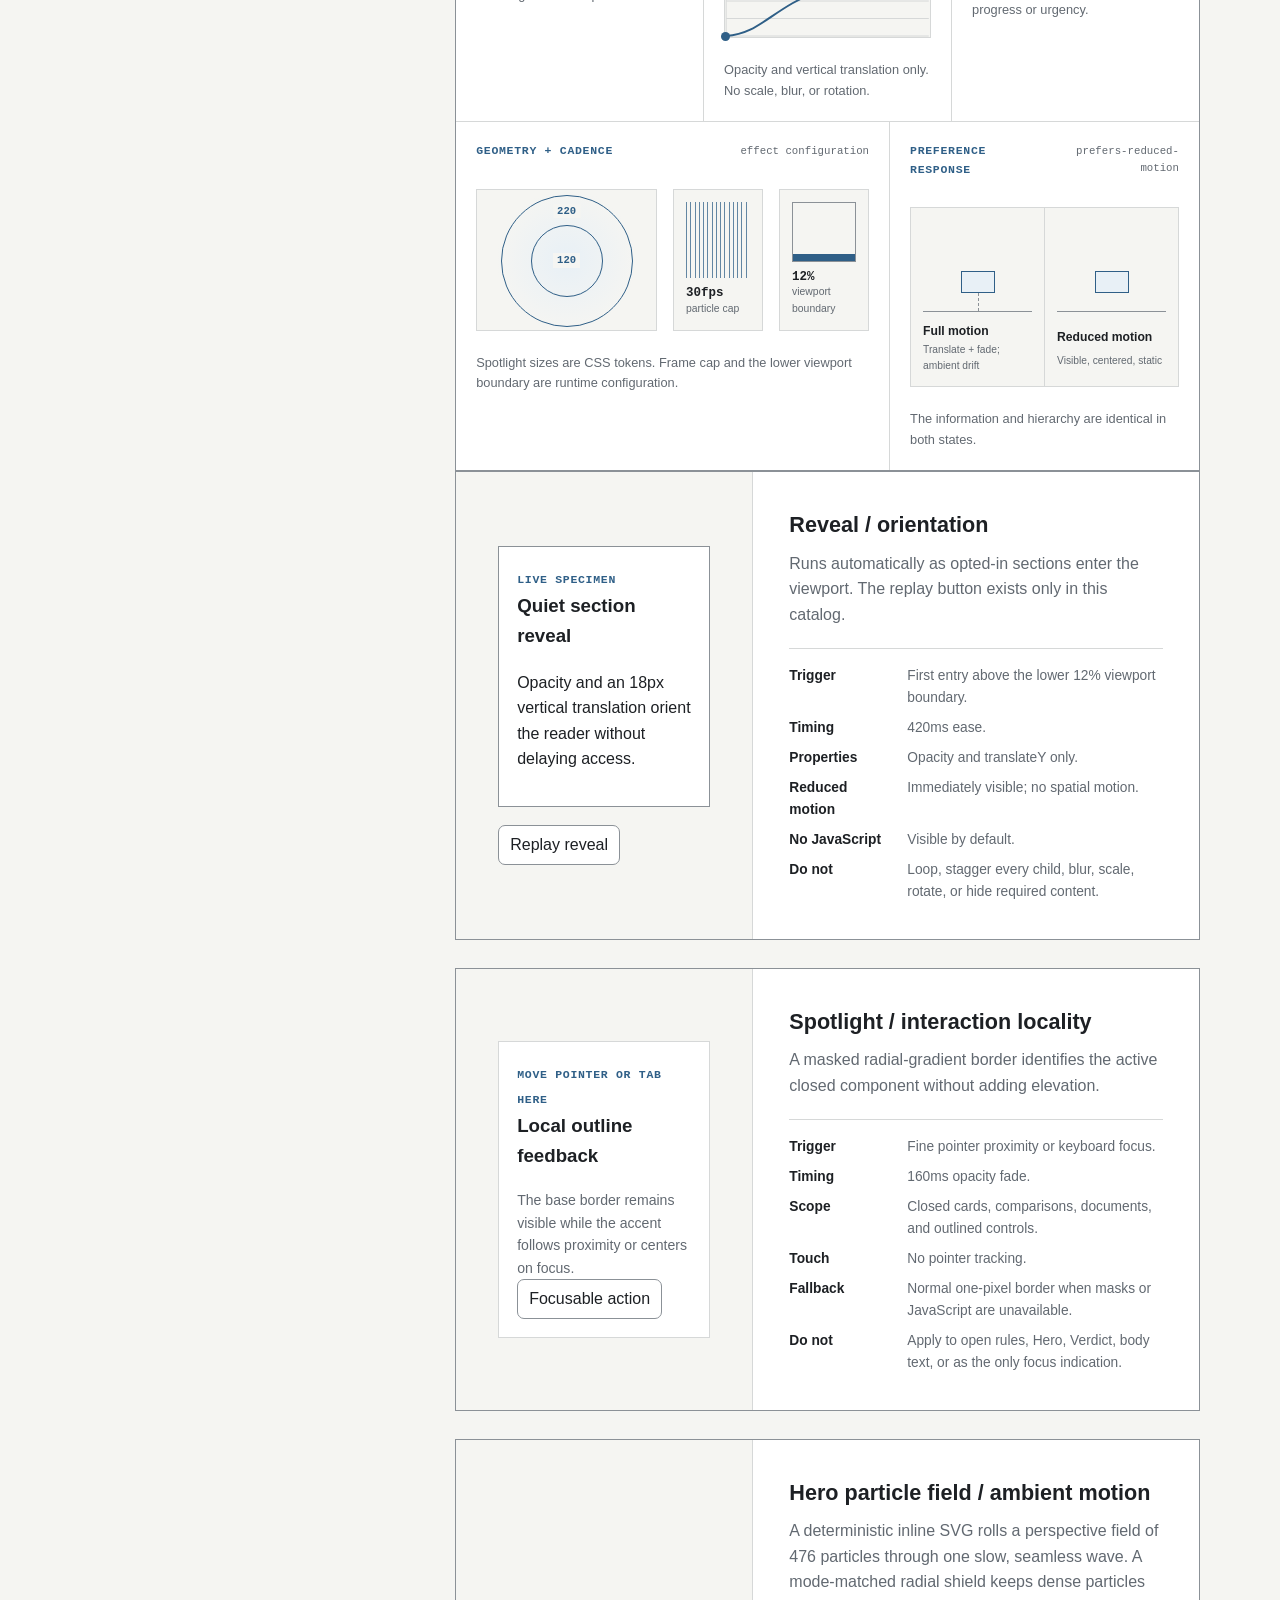
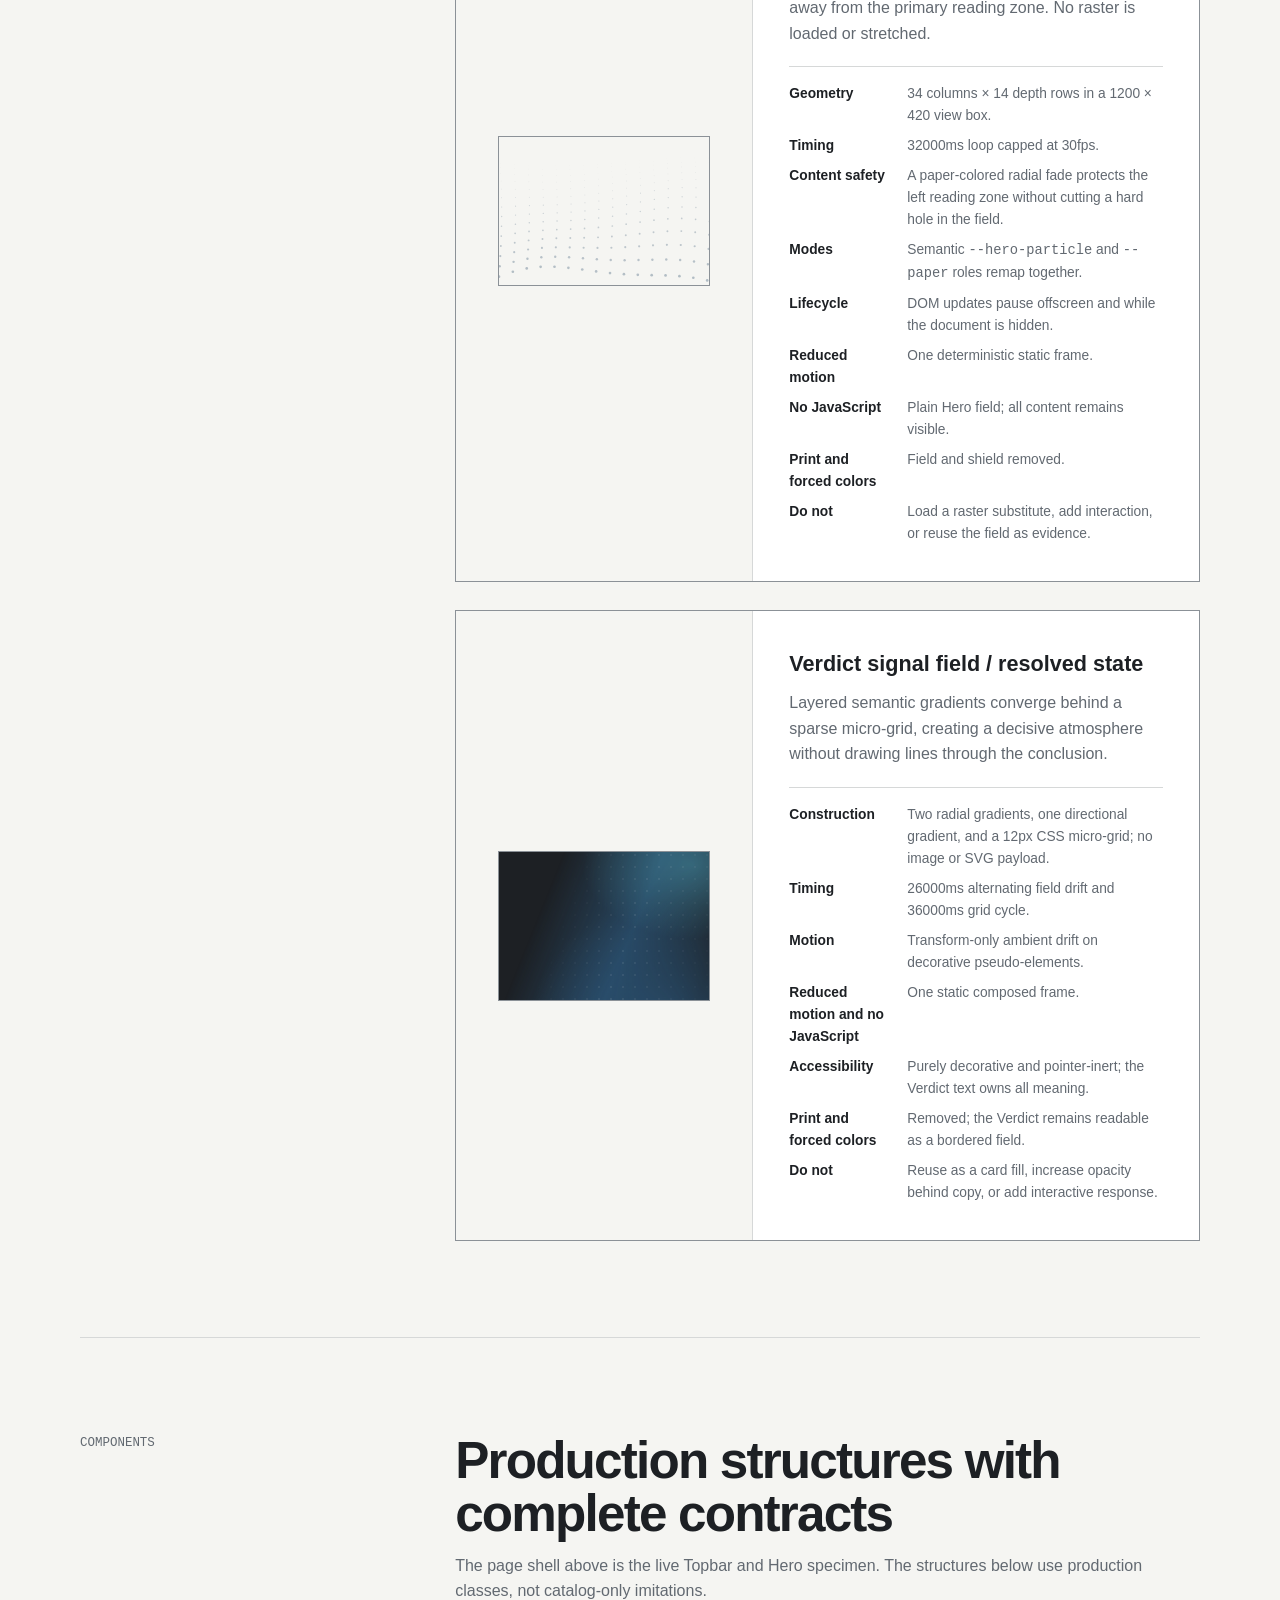
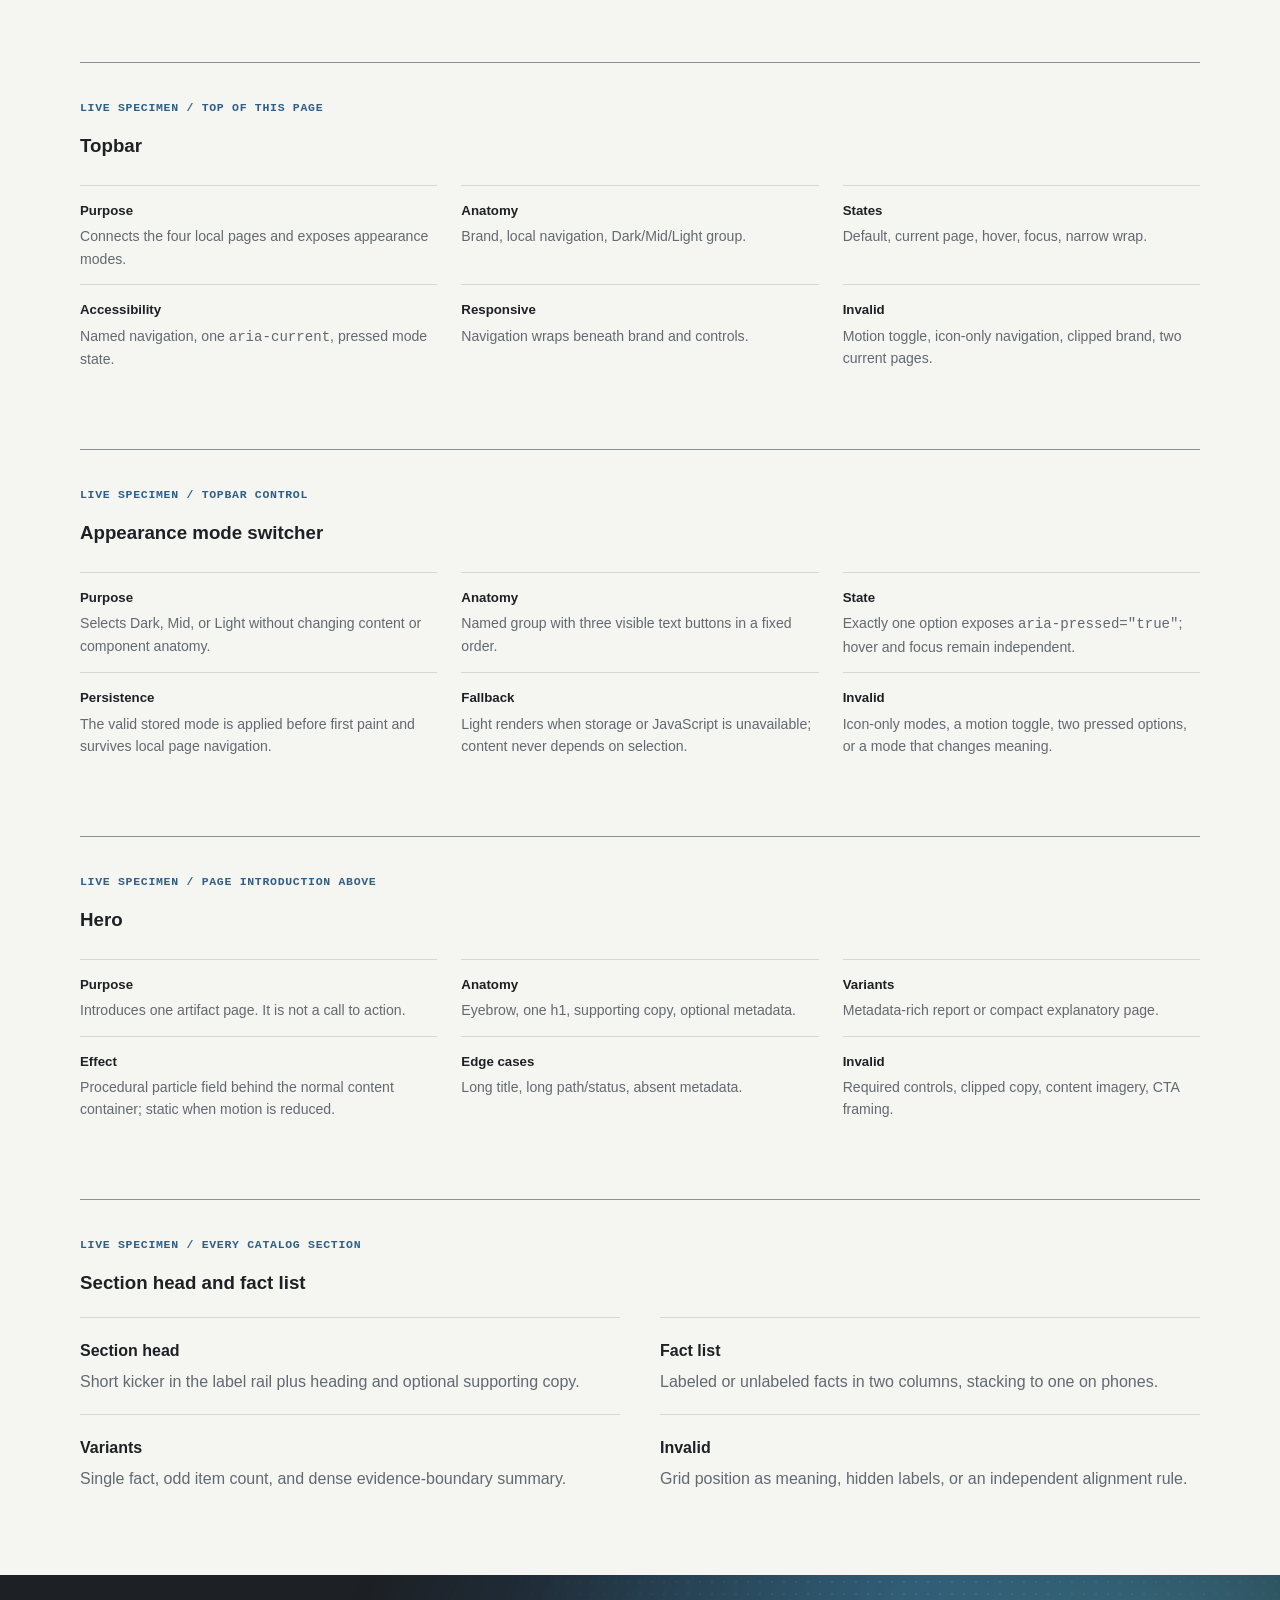
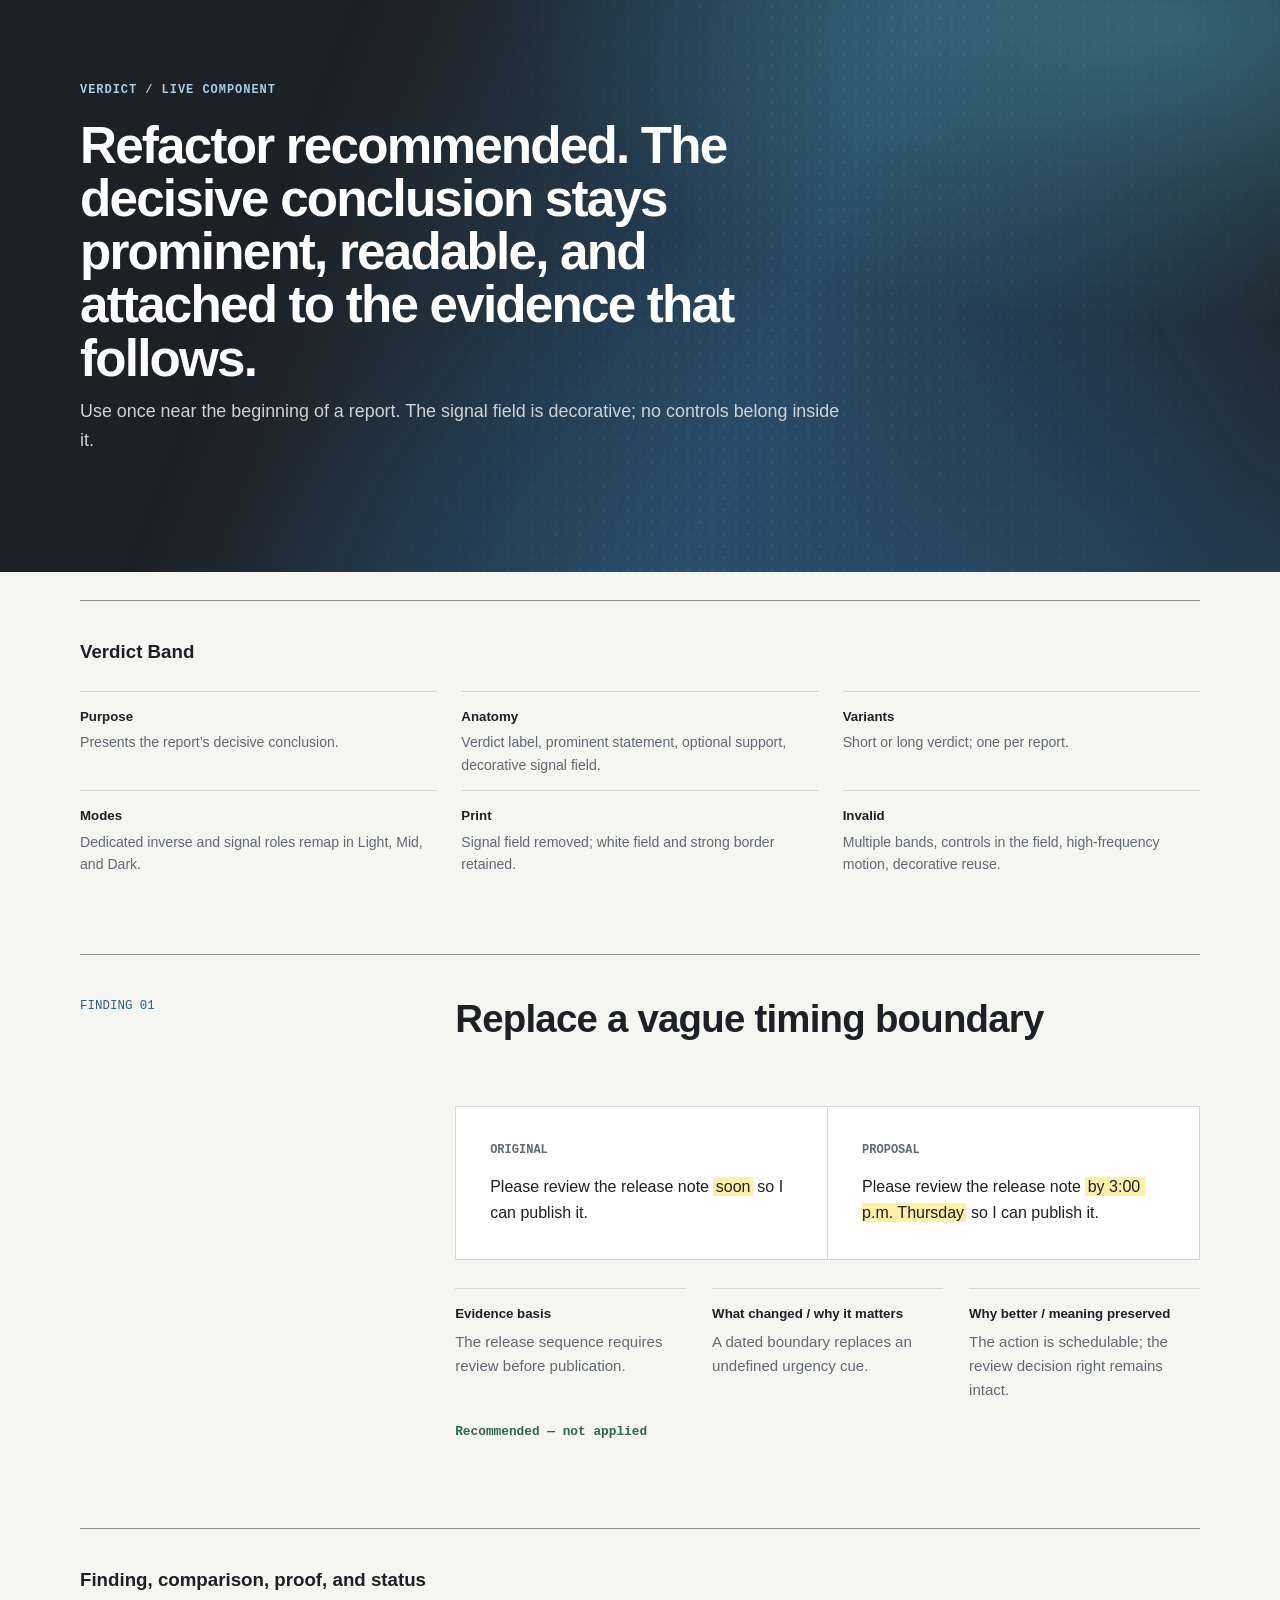
==== commit 972a9524: "feat(refactor-writing): expand interactive report system" ====
--- a/refactor-writing/assets/report/design-system.html
+++ b/refactor-writing/assets/report/design-system.html
@@ -3,10 +3,10 @@
 <head>
   <meta charset="utf-8">
   <meta name="viewport" content="width=device-width, initial-scale=1">
-  <meta name="color-scheme" content="light">
+  <meta name="color-scheme" content="light dark">
   <link rel="icon" href="data:,">
   <title>Refactor Writing — Design system</title>
-  <script>document.documentElement.classList.replace("no-js", "js")</script>
+  <script>(()=>{let t="light";try{const s=localStorage.getItem("refactor-writing-theme");if(["dark","mid","light"].includes(s))t=s}catch{}document.documentElement.dataset.theme=t;document.documentElement.classList.replace("no-js","js")})()</script>
   <link rel="stylesheet" href="./artifact.css">
 </head>
 <body>
@@ -18,110 +18,495 @@
       <a href="./how-it-works.html">How it works</a>
       <a href="./design-system.html" aria-current="page">System</a>
     </nav>
-    <button class="motion-toggle" type="button" data-motion-toggle aria-pressed="false">Motion off</button>
+    <div class="theme-switcher" role="group" aria-label="Color mode">
+      <button class="theme-option" type="button" data-theme-option="dark" aria-pressed="false">Dark</button>
+      <button class="theme-option" type="button" data-theme-option="mid" aria-pressed="false">Mid</button>
+      <button class="theme-option" type="button" data-theme-option="light" aria-pressed="true">Light</button>
+    </div>
   </header>
+  <noscript><p class="noscript-note">JavaScript is off. The complete catalog remains visible in Light mode; theme selection, reveal replay, spotlight outlines, and copy assistance are unavailable.</p></noscript>
 
   <main>
     <header class="hero reveal is-visible">
-      <span class="eyebrow">System catalog / revision 1</span>
+      <span class="eyebrow">System catalog / revision 8</span>
       <h1>Evidence-first editorial reporting</h1>
-      <p>A live catalog for the tokens, layout primitives, components, patterns, states, and failure modes used by every generated writing-refactor artifact.</p>
-      <div class="meta-line"><span>System: refactor-writing-report</span><span>Profile: portable static HTML</span><span>Target: WCAG 2.2 AA</span></div>
+      <p>A live reference for the foundations, tokens, primitives, effects, components, patterns, states, and implementation rules used by every generated writing-refactor artifact.</p>
+      <div class="meta-line">
+        <span>System: refactor-writing-report</span>
+        <span>Maturity: Operational Design System</span>
+        <span>Profile: portable static HTML</span>
+        <span>Target: WCAG 2.2 AA</span>
+      </div>
+      <nav class="catalog-index" aria-label="Design-system sections">
+        <div class="catalog-index-group">
+          <b>Foundations</b>
+          <a href="#foundations">Semantic tokens</a>
+          <a href="#type">Typography</a>
+          <a href="#layout">Layout and shape</a>
+        </div>
+        <div class="catalog-index-group">
+          <b>Building blocks</b>
+          <a href="#iconography">Iconography</a>
+          <a href="#primitives">Primitives</a>
+          <a href="#components">Components</a>
+        </div>
+        <div class="catalog-index-group">
+          <b>Behavior</b>
+          <a href="#motion-effects">Motion and effects</a>
+          <a href="#patterns">Patterns</a>
+          <a href="#states">States and resilience</a>
+        </div>
+        <div class="catalog-index-group">
+          <b>Delivery</b>
+          <a href="#deviations">Output Deviations</a>
+          <a href="#implementation">Static HTML profile</a>
+          <a href="#qa">QA contract</a>
+        </div>
+      </nav>
     </header>
 
     <section class="section reveal" id="foundations">
       <div class="section-head">
-        <span class="kicker">Foundations</span>
-        <div><h2>Quiet materials, explicit evidence</h2><p class="section-copy">Paper, ink, rules, and a single action color carry the hierarchy. Decoration never competes with the reviewed language.</p></div>
-      </div>
-      <div class="catalog-grid token-grid">
-        <article class="token-card"><span class="token-swatch swatch-paper"></span><h3>Page</h3><p><code>--paper</code><br>#f5f5f2</p></article>
-        <article class="token-card"><span class="token-swatch swatch-surface"></span><h3>Surface</h3><p><code>--surface</code><br>#ffffff</p></article>
-        <article class="token-card"><span class="token-swatch swatch-ink"></span><h3>Primary text</h3><p><code>--ink</code><br>#1d2024</p></article>
-        <article class="token-card"><span class="token-swatch swatch-muted"></span><h3>Secondary text</h3><p><code>--muted</code><br>#626971</p></article>
-        <article class="token-card"><span class="token-swatch swatch-accent"></span><h3>Action</h3><p><code>--accent</code><br>#2f5f87</p></article>
-        <article class="token-card"><span class="token-swatch swatch-success"></span><h3>Confirmed state</h3><p><code>--success</code><br>#2e684d</p></article>
-        <article class="token-card"><span class="token-swatch swatch-mark"></span><h3>Changed span</h3><p><code>--mark</code><br>#fff0a8</p></article>
-        <article class="token-card"><span class="token-swatch swatch-line"></span><h3>Rule</h3><p><code>--line</code><br>#d6d8d8</p></article>
+        <span class="kicker">Foundations / tokens</span>
+        <div>
+          <h2>Roles before raw values</h2>
+          <p class="section-copy">Components consume semantic roles. Light, Mid, Dark, and print remap those roles without changing anatomy or meaning.</p>
+        </div>
+      </div>
+
+      <div class="catalog-family">
+        <div class="catalog-family-head">
+          <h3>Surface and text</h3>
+          <p>Page, content, and text roles establish the editorial material. Every mode preserves the same hierarchy and readable contrast.</p>
+        </div>
+        <div class="catalog-grid token-grid">
+          <article class="token-card"><span class="token-swatch swatch-paper"></span><h3>Page</h3><p><code>--paper</code><br>Light #f5f5f2<br>Mid #d7d6d1<br>Dark #151719<br>Use: primary page field.</p></article>
+          <article class="token-card"><span class="token-swatch swatch-surface"></span><h3>Content surface</h3><p><code>--surface</code><br>Light #ffffff<br>Mid #e8e7e2<br>Dark #202427<br>Use: comparisons, documents, catalog cards.</p></article>
+          <article class="token-card"><span class="token-swatch swatch-ink"></span><h3>Primary text</h3><p><code>--ink</code><br>Light #1d2024<br>Mid #24272a<br>Dark #f1f3ef<br>Use: headings and body.</p></article>
+          <article class="token-card"><span class="token-swatch swatch-muted"></span><h3>Secondary text</h3><p><code>--muted</code><br>Light #626971<br>Mid #555c61<br>Dark #adb5b8<br>Use: support and labels.</p></article>
+        </div>
+      </div>
+
+      <div class="catalog-family">
+        <div class="catalog-family-head">
+          <h3>Boundaries and actions</h3>
+          <p>Quiet rules separate related material. Strong rules define component boundaries. Action color is reserved for links, indices, and local feedback.</p>
+        </div>
+        <div class="catalog-grid token-grid">
+          <article class="token-card"><span class="token-swatch swatch-line"></span><h3>Quiet rule</h3><p><code>--line</code><br>#d6d8d8 / #b7b9b7 / #3d4448<br>Use: internal separation.</p></article>
+          <article class="token-card"><span class="token-swatch swatch-line-strong"></span><h3>Strong rule</h3><p><code>--line-strong</code><br>#8b9197 / #737a7e / #707a7f<br>Use: component boundary.</p></article>
+          <article class="token-card"><span class="token-swatch swatch-accent"></span><h3>Action</h3><p><code>--accent</code><br>#2f5f87 / #285f89 / #8fc3e8<br>Never use as general decoration.</p></article>
+          <article class="token-card"><span class="token-swatch swatch-accent-soft"></span><h3>Action wash</h3><p><code>--accent-soft</code><br>#e8f0f6 / #c6d7e3 / #263a49<br>Use: quiet action emphasis.</p></article>
+          <article class="token-card"><span class="token-swatch swatch-success"></span><h3>Confirmed state</h3><p><code>--success</code><br>#2e684d / #2d684c / #79caa5<br>Always paired with text.</p></article>
+          <article class="token-card"><span class="token-swatch swatch-mark"></span><h3>Changed span</h3><p><code>--mark</code> + <code>--mark-ink</code><br>Exact changed language only.</p></article>
+          <article class="token-card"><span class="token-swatch swatch-focus"></span><h3>Focus ring</h3><p><code>--focus</code><br>3px outline + 3px offset.<br>Never replaced by spotlight.</p></article>
+          <article class="token-card"><span class="token-swatch swatch-control-hover"></span><h3>Control hover</h3><p><code>--control-hover</code><br>#eceeec / #d0cfca / #2b3034<br>Instant, local feedback.</p></article>
+        </div>
+      </div>
+
+      <div class="catalog-family">
+        <div class="catalog-family-head">
+          <h3>Chrome and verdict</h3>
+          <p>Sticky navigation and the decisive Verdict Band use dedicated roles because translucency and inverse contrast have responsibilities the base palette does not.</p>
+        </div>
+        <div class="catalog-grid token-grid">
+          <article class="token-card"><span class="token-swatch swatch-topbar"></span><h3>Topbar surface</h3><p><code>--topbar</code><br>Mode-aware translucent page field.</p></article>
+          <article class="token-card"><span class="token-swatch swatch-verdict-bg"></span><h3>Verdict surface</h3><p><code>--verdict-bg</code><br>Reserved for one report decision field.</p></article>
+          <article class="token-card"><span class="token-swatch swatch-verdict-ink"></span><h3>Verdict text</h3><p><code>--verdict-ink</code><br>Primary inverse copy.</p></article>
+          <article class="token-card"><span class="token-swatch swatch-verdict-muted"></span><h3>Verdict secondary</h3><p><code>--verdict-muted</code><br>Support copy only.</p></article>
+          <article class="token-card"><span class="token-swatch swatch-verdict-accent"></span><h3>Verdict accent</h3><p><code>--verdict-accent</code><br>Verdict label only.</p></article>
+          <article class="token-card"><span class="token-swatch swatch-verdict-signal-a"></span><h3>Verdict signal core</h3><p><code>--verdict-signal-a</code><br>Primary depth field; decoration only.</p></article>
+          <article class="token-card"><span class="token-swatch swatch-verdict-signal-b"></span><h3>Verdict signal edge</h3><p><code>--verdict-signal-b</code><br>Secondary convergence highlight.</p></article>
+          <article class="token-card"><span class="token-swatch swatch-verdict-grid"></span><h3>Verdict micro-grid</h3><p><code>--verdict-signal-grid</code><br>Sparse structure over the field.</p></article>
+        </div>
+      </div>
+
+      <div class="catalog-family">
+        <div class="catalog-family-head">
+          <h3>Spacing and sizing</h3>
+          <p>Only repeated structural decisions become tokens. Optical adjustments stay with the primitive that owns them.</p>
+        </div>
+        <div class="scale-list" aria-label="Structural spacing and sizing tokens">
+          <div class="scale-row"><b>Compact cluster</b><span class="scale-sample" style="--sample-size:16px"></span><span>16px</span></div>
+          <div class="scale-row"><b>Editorial gap</b><span class="scale-sample" style="--sample-size:40px"></span><span>40px</span></div>
+          <div class="scale-row"><b>Control minimum</b><span class="scale-sample" style="--sample-size:36px"></span><span>36px block</span></div>
+          <div class="scale-row"><b>Label rail</b><span class="scale-sample" style="--sample-size:190px"></span><span>190px minimum</span></div>
+          <div class="scale-row"><b>Section rhythm</b><span class="scale-sample" style="--sample-size:96px"></span><span>54–96px fluid</span></div>
+        </div>
+        <div class="measure-grid">
+          <article class="measure-specimen" style="--measure-size:100%"><b>Primary prose</b><p><code>760px</code> maximum. Used for leading explanations and major arguments.</p></article>
+          <article class="measure-specimen" style="--measure-size:89%"><b>Supporting prose</b><p><code>680px</code> maximum. Used for local explanations and secondary evidence.</p></article>
+        </div>
       </div>
     </section>
 
     <section class="section reveal" id="type">
       <div class="section-head">
-        <span class="kicker">Typography</span>
-        <div><h2>Scale creates hierarchy</h2><p class="section-copy">Sans-serif carries the argument. Monospace identifies evidence, sequence, and exact source.</p></div>
+        <span class="kicker">Typography and content</span>
+        <div><h2>Scale carries hierarchy</h2><p class="section-copy">Platform sans-serif carries the argument. Platform monospace identifies evidence, sequence, code, and exact source.</p></div>
       </div>
       <div class="type-stack">
-        <div><span class="specimen-label">Display / h1</span><p class="type-display">Meaning before polish</p></div>
-        <div><span class="specimen-label">Section / h2</span><p class="type-heading">Only consequential changes survive</p></div>
-        <div><span class="specimen-label">Body</span><p class="type-body">The revision removes ambiguity while preserving the maintainer’s decision right and the original publication sequence.</p></div>
-        <div><span class="specimen-label">Evidence label</span><p class="type-label">Finding 01 / Recommended — not applied</p></div>
+        <div><span class="specimen-label">Display / h1 / sans</span><p class="type-display">Meaning before polish</p></div>
+        <div><span class="specimen-label">Section / h2 / sans</span><p class="type-heading">Only consequential changes survive</p></div>
+        <div><span class="specimen-label">Component / h3 / sans</span><h3>Replace a vague timing boundary</h3></div>
+        <div><span class="specimen-label">Body / 1.6 line height</span><p class="type-body">The revision removes ambiguity while preserving the maintainer’s decision right and the original publication sequence.</p></div>
+        <div><span class="specimen-label">Supporting / muted</span><p class="source-note">Exact source, status, and assumptions remain readable without competing with the primary argument.</p></div>
+        <div><span class="specimen-label">Evidence label / mono</span><p class="type-label">Finding 01 / Recommended — not applied</p></div>
+        <div><span class="specimen-label">Exact document / mono</span><pre class="output-document">Source path: /portable/report/input.md
+Status: reviewed — not applied</pre></div>
       </div>
     </section>
 
     <section class="section reveal" id="layout">
       <div class="section-head">
-        <span class="kicker">Layout primitive</span>
-        <div><h2>One editorial grid</h2><p class="section-copy">Every wide composition uses the same rail, gap, and reading-column anchor. At tablet widths the structure becomes one column.</p></div>
+        <span class="kicker">Layout, shape, and density</span>
+        <div><h2>One editorial grid, flat materials</h2><p class="section-copy">Every wide composition shares the same label rail and reading-column anchor. Closed content surfaces remain square, flat, and bounded by one-pixel rules.</p></div>
       </div>
       <div class="alignment-demo">
         <span class="finding-index">Label rail / 190px minimum</span>
-        <div><h3>Reading column</h3><p>Section copy, comparisons, proof, and documents begin here. A component may span both columns only when its internal structure reuses this same grid.</p></div>
+        <div><h3>Reading column</h3><p>Section copy, comparisons, proof, and documents begin here. The structure collapses to one column at 1024px; phone compositions stack at 700px.</p></div>
+      </div>
+      <div class="shape-grid">
+        <article class="shape-card"><b>Content surface</b><span data-shape-sample="content"></span><p>0 radius, 1px boundary, no shadow. Used for cards, comparisons, and documents.</p></article>
+        <article class="shape-card"><b>Interactive control</b><span data-shape-sample="control"></span><p>7px radius distinguishes controls without softening editorial content.</p></article>
+        <article class="shape-card"><b>Quiet rule</b><span class="border-line"></span><p>Separates related facts, proof items, and ordinary sections.</p></article>
+        <article class="shape-card"><b>Strong rule</b><span class="border-line is-strong"></span><p>Defines the start of a finding or the perimeter of a closed component.</p></article>
+      </div>
+    </section>
+
+    <section class="section reveal" id="iconography">
+      <div class="section-head">
+        <span class="kicker">Iconography</span>
+        <div><h2>Two marks, fully specified</h2><p class="section-copy">Copy and Check are a deliberately small functional set. The enlarged drawings expose their shared geometry; the production ramp proves how that geometry survives at interface sizes.</p></div>
+      </div>
+      <div class="icon-grid">
+        <article class="icon-card icon-card--blueprint">
+          <div class="icon-specimen icon-specimen--blueprint" aria-label="Enlarged construction drawing for the Copy icon">
+            <span class="icon-axis icon-axis--x" aria-hidden="true"></span>
+            <span class="icon-axis icon-axis--y" aria-hidden="true"></span>
+            <span class="icon-coordinate icon-coordinate--x" aria-hidden="true">24</span>
+            <span class="icon-coordinate icon-coordinate--y" aria-hidden="true">24</span>
+            <svg class="icon icon--display" viewBox="0 0 24 24" aria-hidden="true" focusable="false"><rect x="8" y="8" width="12" height="12" rx="1"></rect><path d="M16 8V5a1 1 0 0 0-1-1H5a1 1 0 0 0-1 1v10a1 1 0 0 0 1 1h3"></path></svg>
+          </div>
+          <div class="icon-card-heading"><h3>Copy</h3><code>24 × 24 view box</code></div>
+          <p>Two offset sheets communicate duplication. The one-unit corner radius softens the geometry without changing its editorial weight.</p>
+          <div class="icon-size-ramp" aria-label="Copy icon production size ramp">
+            <span class="icon-size-sample"><svg class="icon icon--sm" viewBox="0 0 24 24" aria-hidden="true"><rect x="8" y="8" width="12" height="12" rx="1"></rect><path d="M16 8V5a1 1 0 0 0-1-1H5a1 1 0 0 0-1 1v10a1 1 0 0 0 1 1h3"></path></svg><b>16</b><small>compact</small></span>
+            <span class="icon-size-sample"><svg class="icon icon--md" viewBox="0 0 24 24" aria-hidden="true"><rect x="8" y="8" width="12" height="12" rx="1"></rect><path d="M16 8V5a1 1 0 0 0-1-1H5a1 1 0 0 0-1 1v10a1 1 0 0 0 1 1h3"></path></svg><b>20</b><small>inline</small></span>
+            <span class="icon-size-sample"><svg class="icon icon--lg" viewBox="0 0 24 24" aria-hidden="true"><rect x="8" y="8" width="12" height="12" rx="1"></rect><path d="M16 8V5a1 1 0 0 0-1-1H5a1 1 0 0 0-1 1v10a1 1 0 0 0 1 1h3"></path></svg><b>24</b><small>reference</small></span>
+            <span class="icon-size-sample"><svg class="icon icon--xl" viewBox="0 0 24 24" aria-hidden="true"><rect x="8" y="8" width="12" height="12" rx="1"></rect><path d="M16 8V5a1 1 0 0 0-1-1H5a1 1 0 0 0-1 1v10a1 1 0 0 0 1 1h3"></path></svg><b>32</b><small>inspection</small></span>
+          </div>
+        </article>
+        <article class="icon-card icon-card--blueprint">
+          <div class="icon-specimen icon-specimen--blueprint" aria-label="Enlarged construction drawing for the Check icon">
+            <span class="icon-axis icon-axis--x" aria-hidden="true"></span>
+            <span class="icon-axis icon-axis--y" aria-hidden="true"></span>
+            <span class="icon-coordinate icon-coordinate--x" aria-hidden="true">24</span>
+            <span class="icon-coordinate icon-coordinate--y" aria-hidden="true">24</span>
+            <svg class="icon icon--display" viewBox="0 0 24 24" aria-hidden="true" focusable="false"><path d="m5 12 4 4L19 6"></path></svg>
+          </div>
+          <div class="icon-card-heading"><h3>Check</h3><code>24 × 24 view box</code></div>
+          <p>One continuous path confirms completion. Round caps and joins keep the acute turns intact at the compact production size.</p>
+          <div class="icon-size-ramp" aria-label="Check icon production size ramp">
+            <span class="icon-size-sample"><svg class="icon icon--sm" viewBox="0 0 24 24" aria-hidden="true"><path d="m5 12 4 4L19 6"></path></svg><b>16</b><small>compact</small></span>
+            <span class="icon-size-sample"><svg class="icon icon--md" viewBox="0 0 24 24" aria-hidden="true"><path d="m5 12 4 4L19 6"></path></svg><b>20</b><small>inline</small></span>
+            <span class="icon-size-sample"><svg class="icon icon--lg" viewBox="0 0 24 24" aria-hidden="true"><path d="m5 12 4 4L19 6"></path></svg><b>24</b><small>reference</small></span>
+            <span class="icon-size-sample"><svg class="icon icon--xl" viewBox="0 0 24 24" aria-hidden="true"><path d="m5 12 4 4L19 6"></path></svg><b>32</b><small>inspection</small></span>
+          </div>
+        </article>
+        <article class="icon-card icon-card--usage">
+          <div class="icon-specimen"><button class="copy-button" type="button"><svg class="icon icon--sm" viewBox="0 0 24 24" aria-hidden="true" focusable="false"><rect x="8" y="8" width="12" height="12" rx="1"></rect><path d="M16 8V5a1 1 0 0 0-1-1H5a1 1 0 0 0-1 1v10a1 1 0 0 0 1 1h3"></path></svg>Copy document</button></div>
+          <b>Valid pairing</b><p>The icon supports a named action and inherits <code>currentColor</code>.</p>
+        </article>
+        <article class="icon-card icon-card--usage">
+          <div class="icon-specimen"><span class="finding-status"><svg class="icon icon--sm" viewBox="0 0 24 24" aria-hidden="true" focusable="false"><path d="m5 12 4 4L19 6"></path></svg> Copied</span></div>
+          <b>Valid confirmation</b><p>Check and text appear together. Icon-only status, emoji, and mixed filled styles are unsupported.</p>
+        </article>
+      </div>
+      <div class="icon-construction-strip" aria-label="Shared icon construction rules">
+        <div class="stroke-specimen" aria-hidden="true"><span></span></div>
+        <div><span class="specimen-label">Stroke</span><b>1.5 units</b><p>Unfilled, inherited color</p></div>
+        <div class="cap-specimen" aria-hidden="true"><span></span><i></i></div>
+        <div><span class="specimen-label">Terminals</span><b>Round cap + join</b><p>One visual grammar at every size</p></div>
+      </div>
+      <div class="fact-list">
+        <div class="fact"><b>Geometry</b><p>24 × 24 view box, no fill, 1.5px current-color stroke, round caps, and round joins.</p></div>
+        <div class="fact"><b>Production sizes</b><p>16px in compact controls; 20px where a larger inline mark is justified. The 24px and 32px samples above are inspection references, not new product sizes.</p></div>
+        <div class="fact"><b>Accessibility</b><p>Paired SVGs are hidden from accessibility APIs because visible text supplies the name.</p></div>
+        <div class="fact"><b>Invalid use</b><p>No icon fonts, remote SVGs, emoji replacements, heading decoration, or icon-only Copy controls.</p></div>
+      </div>
+    </section>
+
+    <section class="section reveal" id="primitives">
+      <div class="section-head">
+        <span class="kicker">Primitives / atoms</span>
+        <div><h2>Small roles with explicit boundaries</h2><p class="section-copy">These are the lowest-level reusable elements. Each specimen uses the production selector or semantic element.</p></div>
+      </div>
+      <div class="primitive-grid">
+        <article class="primitive-card"><div class="primitive-specimen"><a href="#primitives">Inline evidence link</a></div><b>Inline link</b><p>Action color, underline, and visible keyboard focus.</p><div class="primitive-meta"><code>a</code><span>Invalid: color-only current state.</span></div></article>
+        <article class="primitive-card"><div class="primitive-specimen"><span class="eyebrow">Writing refactor / recommendations</span></div><b>Eyebrow</b><p>Short page context above the page title.</p><div class="primitive-meta"><code>.eyebrow</code><span>Invalid: long explanatory prose.</span></div></article>
+        <article class="primitive-card"><div class="primitive-specimen"><span class="kicker">Evidence-backed changes</span></div><b>Kicker</b><p>Short section context in the label rail.</p><div class="primitive-meta"><code>.kicker</code><span>Invalid: decorative numbering without sequence.</span></div></article>
+        <article class="primitive-card"><div class="primitive-specimen"><span class="finding-index">Finding 01</span></div><b>Evidence index</b><p>Locates a finding without replacing its heading.</p><div class="primitive-meta"><code>.finding-index</code><span>Invalid: index as the only label.</span></div></article>
+        <article class="primitive-card"><div class="primitive-specimen">Replace <mark>soon</mark> with an exact review boundary.</div><b>Changed span</b><p>Marks only the exact language under review.</p><div class="primitive-meta"><code>mark</code><span>Invalid: warning, badge, or paragraph-wide emphasis.</span></div></article>
+        <article class="primitive-card"><div class="primitive-specimen"><span class="finding-status">Recommended — not applied</span></div><b>Textual status</b><p>Meaning remains complete without color.</p><div class="primitive-meta"><code>.finding-status</code><span>Invalid: green dot with no text.</span></div></article>
+        <article class="primitive-card"><div class="primitive-specimen"><button class="copy-button" type="button">Copy document</button></div><b>Action control</b><p>Bordered text action with hover, focus, and spotlight enhancement.</p><div class="primitive-meta"><code>.copy-button</code><span>Invalid: unlabeled icon-only action.</span></div></article>
+        <article class="primitive-card"><div class="primitive-specimen"><code>--editorial-grid</code></div><b>Inline code</b><p>Names exact selectors, values, paths, or tokens.</p><div class="primitive-meta"><code>code</code><span>Invalid: whole explanatory paragraphs.</span></div></article>
+      </div>
+    </section>
+
+    <section class="section reveal" id="motion-effects">
+      <div class="section-head">
+        <span class="kicker">Motion and effects</span>
+        <div><h2>Orient, acknowledge, then get out of the way</h2><p class="section-copy">Motion is automatic progressive enhancement. Effects remain deliberate, nonessential, and inspectable here with their fallbacks.</p></div>
+      </div>
+
+      <div class="catalog-family">
+        <div class="catalog-family-head"><h3>Motion tokens</h3><p>Each value is shown as time, distance, cadence, or field geometry. Replay the short response tokens; ambient loops continue at their real production durations.</p></div>
+        <div class="motion-token-board" id="motionTokenBoard">
+          <div class="motion-board-head">
+            <div><span class="specimen-label">Live token instrument</span><h3>Response, rhythm, and fallback</h3></div>
+            <button class="replay-button" type="button" data-replay-motion-tokens aria-controls="motionTokenBoard">Replay response tokens</button>
+          </div>
+
+          <article class="motion-token-visual motion-token-visual--timing">
+            <div class="motion-visual-heading"><span class="specimen-label">Response timing</span><code>duration</code></div>
+            <div class="motion-lane">
+              <span>Spotlight fade</span>
+              <div class="motion-track" aria-hidden="true"><i class="motion-fill motion-fill--spotlight"></i></div>
+              <b>160ms</b>
+            </div>
+            <div class="motion-lane">
+              <span>Section reveal</span>
+              <div class="motion-track" aria-hidden="true"><i class="motion-fill motion-fill--reveal"></i></div>
+              <b>420ms</b>
+            </div>
+            <p>Short feedback resolves before the orienting reveal completes.</p>
+          </article>
+
+          <article class="motion-token-visual motion-token-visual--spatial">
+            <div class="motion-visual-heading"><span class="specimen-label">Distance + easing</span><code>18px / ease</code></div>
+            <div class="distance-instrument" aria-hidden="true">
+              <span class="distance-origin"></span>
+              <span class="distance-target"></span>
+              <i>18px</i>
+            </div>
+            <div class="easing-instrument" aria-hidden="true">
+              <svg viewBox="0 0 180 74" preserveAspectRatio="none"><path class="easing-grid" d="M1 1V73H179 M1 55H179 M1 37H179 M1 19H179"></path><path class="easing-curve" d="M1 73 C46 69 42 18 179 1"></path></svg>
+              <span class="easing-runner"></span>
+            </div>
+            <p>Opacity and vertical translation only. No scale, blur, or rotation.</p>
+          </article>
+
+          <article class="motion-token-visual motion-token-visual--loops">
+            <div class="motion-visual-heading"><span class="specimen-label">Ambient loops</span><code>seamless</code></div>
+            <div class="loop-instrument" aria-label="Three live ambient loop duration specimens">
+              <div><span class="loop-dial loop-dial--verdict" aria-hidden="true"><i></i></span><b>26s</b><small>Verdict field</small></div>
+              <div><span class="loop-dial loop-dial--particle" aria-hidden="true"><i></i></span><b>32s</b><small>Particle wave</small></div>
+              <div><span class="loop-dial loop-dial--micro" aria-hidden="true"><i></i></span><b>36s</b><small>Micro-grid</small></div>
+            </div>
+            <p>Slow environmental motion, never progress or urgency.</p>
+          </article>
+
+          <article class="motion-token-visual motion-token-visual--geometry">
+            <div class="motion-visual-heading"><span class="specimen-label">Geometry + cadence</span><code>effect configuration</code></div>
+            <div class="geometry-instrument">
+              <div class="spotlight-radii" aria-label="Control and card spotlight diameters">
+                <span class="spotlight-ring spotlight-ring--card"><b>220</b></span>
+                <span class="spotlight-ring spotlight-ring--control"><b>120</b></span>
+              </div>
+              <div class="cadence-gauge"><span aria-hidden="true"></span><b>30fps</b><small>particle cap</small></div>
+              <div class="threshold-gauge"><span aria-hidden="true"></span><b>12%</b><small>viewport boundary</small></div>
+            </div>
+            <p>Spotlight sizes are CSS tokens. Frame cap and the lower viewport boundary are runtime configuration.</p>
+          </article>
+
+          <article class="motion-token-visual motion-token-visual--fallback">
+            <div class="motion-visual-heading"><span class="specimen-label">Preference response</span><code>prefers-reduced-motion</code></div>
+            <div class="preference-comparison">
+              <div><span class="preference-stage preference-stage--motion" aria-hidden="true"><i></i></span><b>Full motion</b><small>Translate + fade; ambient drift</small></div>
+              <div><span class="preference-stage preference-stage--still" aria-hidden="true"><i></i></span><b>Reduced motion</b><small>Visible, centered, static</small></div>
+            </div>
+            <p>The information and hierarchy are identical in both states.</p>
+          </article>
+        </div>
+      </div>
+
+      <div class="effect-list">
+        <article class="effect-specimen">
+          <div class="effect-stage">
+            <div>
+              <div class="motion-demo-target" id="revealDemo"><span class="specimen-label">Live specimen</span><h3>Quiet section reveal</h3><p>Opacity and an 18px vertical translation orient the reader without delaying access.</p></div>
+              <button class="replay-button" type="button" data-replay-reveal aria-controls="revealDemo">Replay reveal</button>
+            </div>
+          </div>
+          <div class="effect-contract">
+            <h3>Reveal / orientation</h3>
+            <p>Runs automatically as opted-in sections enter the viewport. The replay button exists only in this catalog.</p>
+            <dl><dt>Trigger</dt><dd>First entry above the lower 12% viewport boundary.</dd><dt>Timing</dt><dd>420ms ease.</dd><dt>Properties</dt><dd>Opacity and translateY only.</dd><dt>Reduced motion</dt><dd>Immediately visible; no spatial motion.</dd><dt>No JavaScript</dt><dd>Visible by default.</dd><dt>Do not</dt><dd>Loop, stagger every child, blur, scale, rotate, or hide required content.</dd></dl>
+          </div>
+        </article>
+
+        <article class="effect-specimen">
+          <div class="effect-stage">
+            <article class="primitive-card"><span class="specimen-label">Move pointer or tab here</span><h3>Local outline feedback</h3><p>The base border remains visible while the accent follows proximity or centers on focus.</p><button class="copy-button" type="button">Focusable action</button></article>
+          </div>
+          <div class="effect-contract">
+            <h3>Spotlight / interaction locality</h3>
+            <p>A masked radial-gradient border identifies the active closed component without adding elevation.</p>
+            <dl><dt>Trigger</dt><dd>Fine pointer proximity or keyboard focus.</dd><dt>Timing</dt><dd>160ms opacity fade.</dd><dt>Scope</dt><dd>Closed cards, comparisons, documents, and outlined controls.</dd><dt>Touch</dt><dd>No pointer tracking.</dd><dt>Fallback</dt><dd>Normal one-pixel border when masks or JavaScript are unavailable.</dd><dt>Do not</dt><dd>Apply to open rules, Hero, Verdict, body text, or as the only focus indication.</dd></dl>
+          </div>
+        </article>
+
+        <article class="effect-specimen">
+          <div class="effect-stage"><div class="material-hero-sample" data-particle-wave-host aria-label="Live procedural Hero particle-wave specimen"></div></div>
+          <div class="effect-contract">
+            <h3>Hero particle field / ambient motion</h3>
+            <p>A deterministic inline SVG rolls a perspective field of 476 particles through one slow, seamless wave. A mode-matched radial shield keeps dense particles away from the primary reading zone. No raster is loaded or stretched.</p>
+            <dl><dt>Geometry</dt><dd>34 columns × 14 depth rows in a 1200 × 420 view box.</dd><dt>Timing</dt><dd>32000ms loop capped at 30fps.</dd><dt>Content safety</dt><dd>A paper-colored radial fade protects the left reading zone without cutting a hard hole in the field.</dd><dt>Modes</dt><dd>Semantic <code>--hero-particle</code> and <code>--paper</code> roles remap together.</dd><dt>Lifecycle</dt><dd>DOM updates pause offscreen and while the document is hidden.</dd><dt>Reduced motion</dt><dd>One deterministic static frame.</dd><dt>No JavaScript</dt><dd>Plain Hero field; all content remains visible.</dd><dt>Print and forced colors</dt><dd>Field and shield removed.</dd><dt>Do not</dt><dd>Load a raster substitute, add interaction, or reuse the field as evidence.</dd></dl>
+          </div>
+        </article>
+
+        <article class="effect-specimen">
+          <div class="effect-stage">
+            <div class="material-verdict-sample" aria-label="Live Verdict signal-field material specimen">
+            </div>
+          </div>
+          <div class="effect-contract">
+            <h3>Verdict signal field / resolved state</h3>
+            <p>Layered semantic gradients converge behind a sparse micro-grid, creating a decisive atmosphere without drawing lines through the conclusion.</p>
+            <dl><dt>Construction</dt><dd>Two radial gradients, one directional gradient, and a 12px CSS micro-grid; no image or SVG payload.</dd><dt>Timing</dt><dd>26000ms alternating field drift and 36000ms grid cycle.</dd><dt>Motion</dt><dd>Transform-only ambient drift on decorative pseudo-elements.</dd><dt>Reduced motion and no JavaScript</dt><dd>One static composed frame.</dd><dt>Accessibility</dt><dd>Purely decorative and pointer-inert; the Verdict text owns all meaning.</dd><dt>Print and forced colors</dt><dd>Removed; the Verdict remains readable as a bordered field.</dd><dt>Do not</dt><dd>Reuse as a card fill, increase opacity behind copy, or add interactive response.</dd></dl>
+          </div>
+        </article>
       </div>
     </section>
 
     <section class="section" id="components">
       <div class="section-head reveal">
         <span class="kicker">Components</span>
-        <div><h2>Reusable evidence structures</h2><p class="section-copy">The specimens below use the production classes—not catalog-only approximations.</p></div>
-      </div>
-
-      <article class="finding reveal">
-        <div class="finding-head"><span class="finding-index">Finding 01</span><h3>Replace a vague timing boundary</h3></div>
-        <div class="comparison">
-          <article><h4>Original</h4><p>Please review the release note <mark>soon</mark> so I can publish it.</p></article>
-          <article><h4>Proposal</h4><p>Please review the release note <mark>by 3:00 p.m. Thursday</mark> so I can publish it.</p></article>
-        </div>
-        <div class="proof-grid">
-          <div><b>Evidence basis</b><p>The release sequence requires review before publication.</p></div>
-          <div><b>What changed / why it matters</b><p>A dated boundary replaces an undefined urgency cue.</p></div>
-          <div><b>Why better / meaning preserved</b><p>The action is schedulable; the review decision right remains intact.</p></div>
-        </div>
-        <span class="finding-status">Recommended — not applied</span>
-      </article>
-
-      <div class="method-path">
-        <article class="method-step reveal"><span class="finding-index">01 / Protect</span><div><h3>Record protected meaning</h3><p>Identify the job, audience, action, facts, decision rights, uncertainty, tone, and constraints.</p></div></article>
-        <article class="method-step reveal"><span class="finding-index">02 / Test</span><div><h3>Require consequential value</h3><p>Keep a change only when evidence supports a specific improvement and protected meaning survives.</p></div></article>
-      </div>
-
-      <div class="document-shell reveal">
-        <div class="document-toolbar"><span>Selectable final output</span><div class="copy-group"><span class="copy-status" aria-live="polite"></span><button class="copy-button" type="button" data-copy-target="#catalogCopy">Copy specimen</button></div></div>
-        <pre class="output-document" id="catalogCopy" tabindex="0">Please review the release note by 3:00 p.m. Thursday so I can publish it after your approval.
+        <div><h2>Production structures with complete contracts</h2><p class="section-copy">The page shell above is the live Topbar and Hero specimen. The structures below use production classes, not catalog-only imitations.</p></div>
+      </div>
+
+      <div class="component-list">
+        <article class="component-contract">
+          <span class="component-live-label">Live specimen / top of this page</span>
+          <h3>Topbar</h3>
+          <div class="contract-grid"><div><b>Purpose</b><p>Connects the four local pages and exposes appearance modes.</p></div><div><b>Anatomy</b><p>Brand, local navigation, Dark/Mid/Light group.</p></div><div><b>States</b><p>Default, current page, hover, focus, narrow wrap.</p></div><div><b>Accessibility</b><p>Named navigation, one <code>aria-current</code>, pressed mode state.</p></div><div><b>Responsive</b><p>Navigation wraps beneath brand and controls.</p></div><div><b>Invalid</b><p>Motion toggle, icon-only navigation, clipped brand, two current pages.</p></div></div>
+        </article>
+        <article class="component-contract">
+          <span class="component-live-label">Live specimen / topbar control</span>
+          <h3>Appearance mode switcher</h3>
+          <div class="contract-grid"><div><b>Purpose</b><p>Selects Dark, Mid, or Light without changing content or component anatomy.</p></div><div><b>Anatomy</b><p>Named group with three visible text buttons in a fixed order.</p></div><div><b>State</b><p>Exactly one option exposes <code>aria-pressed="true"</code>; hover and focus remain independent.</p></div><div><b>Persistence</b><p>The valid stored mode is applied before first paint and survives local page navigation.</p></div><div><b>Fallback</b><p>Light renders when storage or JavaScript is unavailable; content never depends on selection.</p></div><div><b>Invalid</b><p>Icon-only modes, a motion toggle, two pressed options, or a mode that changes meaning.</p></div></div>
+        </article>
+        <article class="component-contract">
+          <span class="component-live-label">Live specimen / page introduction above</span>
+          <h3>Hero</h3>
+          <div class="contract-grid"><div><b>Purpose</b><p>Introduces one artifact page. It is not a call to action.</p></div><div><b>Anatomy</b><p>Eyebrow, one h1, supporting copy, optional metadata.</p></div><div><b>Variants</b><p>Metadata-rich report or compact explanatory page.</p></div><div><b>Effect</b><p>Procedural particle field behind the normal content container; static when motion is reduced.</p></div><div><b>Edge cases</b><p>Long title, long path/status, absent metadata.</p></div><div><b>Invalid</b><p>Required controls, clipped copy, content imagery, CTA framing.</p></div></div>
+        </article>
+        <article class="component-contract">
+          <span class="component-live-label">Live specimen / every catalog section</span>
+          <h3>Section head and fact list</h3>
+          <div class="fact-list">
+            <div class="fact"><b>Section head</b><p>Short kicker in the label rail plus heading and optional supporting copy.</p></div>
+            <div class="fact"><b>Fact list</b><p>Labeled or unlabeled facts in two columns, stacking to one on phones.</p></div>
+            <div class="fact"><b>Variants</b><p>Single fact, odd item count, and dense evidence-boundary summary.</p></div>
+            <div class="fact"><b>Invalid</b><p>Grid position as meaning, hidden labels, or an independent alignment rule.</p></div>
+          </div>
+        </article>
+
+        <section class="verdict reveal" aria-label="Verdict Band component specimen">
+          <div class="verdict-content">
+            <span class="eyebrow">Verdict / live component</span>
+            <h2>Refactor recommended. The decisive conclusion stays prominent, readable, and attached to the evidence that follows.</h2>
+            <p>Use once near the beginning of a report. The signal field is decorative; no controls belong inside it.</p>
+          </div>
+        </section>
+        <article class="component-contract">
+          <h3>Verdict Band</h3>
+          <div class="contract-grid"><div><b>Purpose</b><p>Presents the report’s decisive conclusion.</p></div><div><b>Anatomy</b><p>Verdict label, prominent statement, optional support, decorative signal field.</p></div><div><b>Variants</b><p>Short or long verdict; one per report.</p></div><div><b>Modes</b><p>Dedicated inverse and signal roles remap in Light, Mid, and Dark.</p></div><div><b>Print</b><p>Signal field removed; white field and strong border retained.</p></div><div><b>Invalid</b><p>Multiple bands, controls in the field, high-frequency motion, decorative reuse.</p></div></div>
+        </article>
+
+        <article class="finding reveal">
+          <div class="finding-head"><span class="finding-index">Finding 01</span><h3>Replace a vague timing boundary</h3></div>
+          <div class="comparison">
+            <article><h4>Original</h4><p>Please review the release note <mark>soon</mark> so I can publish it.</p></article>
+            <article><h4>Proposal</h4><p>Please review the release note <mark>by 3:00 p.m. Thursday</mark> so I can publish it.</p></article>
+          </div>
+          <div class="proof-grid">
+            <div><b>Evidence basis</b><p>The release sequence requires review before publication.</p></div>
+            <div><b>What changed / why it matters</b><p>A dated boundary replaces an undefined urgency cue.</p></div>
+            <div><b>Why better / meaning preserved</b><p>The action is schedulable; the review decision right remains intact.</p></div>
+          </div>
+          <span class="finding-status">Recommended — not applied</span>
+        </article>
+        <article class="component-contract">
+          <h3>Finding, comparison, proof, and status</h3>
+          <div class="contract-grid"><div><b>Anatomy</b><p>Index, heading, Original/Proposal, three proof responsibilities, text status.</p></div><div><b>Variants</b><p>Recommendation or complete no-change branch.</p></div><div><b>Responsive</b><p>Comparison and proof stack; evidence order remains.</p></div><div><b>Highlight</b><p><code>mark</code> wraps only the exact changed language.</p></div><div><b>Spotlight</b><p>Comparison boundary may respond; proof rails remain open.</p></div><div><b>Invalid</b><p>Missing side, detached proof, paragraph-wide mark, color-only status.</p></div></div>
+        </article>
+
+        <div class="method-path">
+          <article class="method-step reveal"><span class="finding-index">01 / Protect</span><div><h3>Record protected meaning</h3><p>Identify job, audience, action, facts, decision rights, uncertainty, tone, and constraints.</p></div></article>
+          <article class="method-step reveal"><span class="finding-index">02 / Test</span><div><h3>Require consequential value</h3><p>Keep a change only when evidence supports a real improvement and protected meaning survives.</p></div></article>
+          <article class="method-step reveal"><span class="finding-index">03 / Deliver</span><div><h3>Return one complete document</h3><p>End with copy-ready output so the reader never reconstructs the result.</p></div></article>
+        </div>
+        <article class="component-contract">
+          <h3>Method path</h3>
+          <div class="contract-grid"><div><b>Purpose</b><p>Explains a genuinely ordered review process.</p></div><div><b>Anatomy</b><p>Sequence label, step heading, explanatory copy.</p></div><div><b>Variants</b><p>Compact two-step specimen or complete four-step workflow.</p></div><div><b>Responsive</b><p>Rail and body stack while order remains explicit.</p></div><div><b>Invalid</b><p>Numbering unrelated facts or forcing a branching process into a line.</p></div></div>
+        </article>
+
+        <div class="document-shell reveal">
+          <div class="document-toolbar"><span>Selectable final output</span><div class="copy-group"><span class="copy-status" aria-live="polite"></span><button class="copy-button" type="button" data-copy-target="#catalogCopy"><svg class="icon icon--sm" data-copy-icon viewBox="0 0 24 24" aria-hidden="true" focusable="false"><rect x="8" y="8" width="12" height="12" rx="1"></rect><path d="M16 8V5a1 1 0 0 0-1-1H5a1 1 0 0 0-1 1v10a1 1 0 0 0 1 1h3"></path></svg><svg class="icon icon--sm" data-check-icon viewBox="0 0 24 24" aria-hidden="true" focusable="false" hidden><path d="m5 12 4 4L19 6"></path></svg>Copy specimen</button></div></div>
+          <pre class="output-document" id="catalogCopy" tabindex="0">Please review the release note by 3:00 p.m. Thursday so I can publish it after your approval.
 
 The maintainer retains the final publication decision.</pre>
+        </div>
+        <article class="component-contract">
+          <h3>Document shell</h3>
+          <div class="contract-grid"><div><b>Purpose</b><p>Delivers exact readable, selectable, copy-ready source or output.</p></div><div><b>Variants</b><p>Uncapped output document or constrained-height skill source.</p></div><div><b>States</b><p>Idle, keyboard focus, Copied, Select text fallback, no JavaScript.</p></div><div><b>Accessibility</b><p>Visible control name, live status, selectable content.</p></div><div><b>Fallback</b><p>Copy is optional; the document remains complete.</p></div><div><b>Invalid</b><p>Missing target/live region, nested documents, capped final output.</p></div></div>
+        </article>
+        <article class="component-contract">
+          <span class="component-live-label">Live specimen / bottom of every page</span>
+          <h3>Footer</h3>
+          <div class="contract-grid"><div><b>Purpose</b><p>Closes the page with artifact identity and delivery context.</p></div><div><b>Anatomy</b><p>Two short text items separated from content by one quiet rule.</p></div><div><b>Responsive</b><p>Items stack at phone width without changing order.</p></div><div><b>Print</b><p>Remains text-only and uses the printable page width.</p></div><div><b>Accessibility</b><p>Uses the page <code>contentinfo</code> landmark; no navigation is duplicated.</p></div><div><b>Invalid</b><p>Required controls, legal boilerplate, decorative icons, or a second page navigation.</p></div></div>
+        </article>
+      </div>
+    </section>
+
+    <section class="section reveal" id="patterns">
+      <div class="section-head">
+        <span class="kicker">Patterns</span>
+        <div><h2>Repeated compositions, not one-off layouts</h2><p class="section-copy">Patterns solve recurring communication jobs across materially different report pages while reusing the same primitives and components. Each card responds to its own width, preserving every step without clipping or horizontal scrolling.</p></div>
+      </div>
+      <div class="pattern-grid">
+        <article class="pattern-card"><b>Report opening</b><div class="pattern-flow"><span class="pattern-step">Hero</span><span class="pattern-arrow">→</span><span class="pattern-step">Verdict</span><span class="pattern-arrow">→</span><span class="pattern-step">Protected meaning</span></div><p>Establish purpose, decision, then constraints. Used on recommendation and no-change reports.</p></article>
+        <article class="pattern-card"><b>Evidence adjacency</b><div class="pattern-flow"><span class="pattern-step">Finding</span><span class="pattern-arrow">→</span><span class="pattern-step">Comparison</span><span class="pattern-arrow">→</span><span class="pattern-step">Proof + status</span></div><p>Keeps the proposal and its basis together. Never detach rationale from reviewed language.</p></article>
+        <article class="pattern-card"><b>Copy-ready handoff</b><div class="pattern-flow"><span class="pattern-step">Section head</span><span class="pattern-arrow">→</span><span class="pattern-step">Document shell</span><span class="pattern-arrow">→</span><span class="pattern-step">Optional copy</span></div><p>Used for revised output and unchanged output. Reading never depends on the control.</p></article>
+        <article class="pattern-card"><b>Source traceability</b><div class="pattern-flow"><span class="pattern-step">Hero metadata</span><span class="pattern-arrow">→</span><span class="pattern-step">Exact source</span><span class="pattern-arrow">→</span><span class="pattern-step">Source note</span></div><p>Connects status, path, hash, and embedded SKILL.md without rewriting the source.</p></article>
+        <article class="pattern-card"><b>Decision-process path</b><div class="pattern-flow"><span class="pattern-step">Evidence facts</span><span class="pattern-arrow">→</span><span class="pattern-step">Ordered method</span><span class="pattern-arrow">→</span><span class="pattern-step">Assumptions</span></div><p>Explains how candidates were accepted or rejected without turning the report into process theater.</p></article>
+        <article class="pattern-card"><b>No-change branch</b><div class="pattern-flow"><span class="pattern-step">No-change verdict</span><span class="pattern-arrow">→</span><span class="pattern-step">Zero findings</span><span class="pattern-arrow">→</span><span class="pattern-step">Unchanged output</span></div><p>Returns the complete source with an explicit no-change decision rather than an empty report.</p></article>
       </div>
     </section>
 
     <section class="section reveal" id="states">
       <div class="section-head">
         <span class="kicker">States and resilience</span>
-        <div><h2>Meaning survives enhancement failure</h2><p class="section-copy">Labels, structure, and readable source carry the message before color, motion, or copy behavior is applied.</p></div>
-      </div>
-      <div class="fact-list">
-        <div class="fact"><b>No change</b><p>Use the explicit heading “No change recommended” and return unchanged copy.</p></div>
-        <div class="fact"><b>Long content</b><p>Headings, paths, source text, and unbroken strings wrap without widening the page.</p></div>
-        <div class="fact"><b>No JavaScript</b><p>All content stays visible and selectable; only motion and copy assistance are absent.</p></div>
-        <div class="fact"><b>Reduced motion</b><p>Reveal transitions collapse to effectively zero duration.</p></div>
-        <div class="fact"><b>Print</b><p>Controls disappear, paper becomes white, and component boundaries remain visible.</p></div>
-        <div class="fact"><b>Keyboard</b><p>Links, buttons, and selectable documents expose a visible focus ring.</p></div>
+        <div><h2>Meaning survives every enhancement boundary</h2><p class="section-copy">Inspectable states show what changes and what must remain stable. Unsupported form, loading, destructive, menu, and tooltip states are intentionally absent.</p></div>
+      </div>
+      <div class="state-grid">
+        <article class="state-card"><b>Navigation and link</b><p>Current page adds an underline and location; focus adds a separate 3px ring.</p><div class="state-strip"><a class="state-sample" href="#states">Default link</a><a class="state-sample is-current" href="#states" aria-current="true">Current page</a></div></article>
+        <article class="state-card"><b>Action and confirmation</b><p>Hover changes the local surface. Copy returns visible “Copied” or “Select text” feedback.</p><div class="state-strip"><button class="copy-button" type="button">Default action</button><span class="state-sample is-confirmed"><svg class="icon icon--sm" viewBox="0 0 24 24" aria-hidden="true"><path d="m5 12 4 4L19 6"></path></svg>&nbsp;Copied</span></div></article>
+        <article class="state-card"><b>No JavaScript</b><p>Light mode, plain Hero field, static Verdict signal, base borders, and full selectable content. Theme, particle motion, reveal, spotlight, replay, and copy controls are absent.</p><div class="state-strip"><span class="state-sample">Content visible</span><span class="state-sample">Static signal</span><span class="state-sample">No dead controls</span></div></article>
+        <article class="state-card"><b>Reduced motion</b><p>Reveal remains visible; smooth scrolling stops; spotlight centers; Hero and Verdict ambient fields hold one static frame.</p><div class="state-strip"><span class="state-sample">0 spatial reveal</span><span class="state-sample">Static fields</span><span class="state-sample">Centered spotlight</span></div></article>
+        <article class="state-card"><b>Touch and keyboard</b><p>Touch never depends on hover. External keyboard focus receives centered spotlight plus the independent focus ring.</p><div class="state-strip"><span class="state-sample">No touch tracking</span><span class="state-sample">Visible focus</span></div></article>
+        <article class="state-card"><b>Print and forced colors</b><p>Decorative materials and controls disappear. Semantic boundaries, text, focus, and highlighted meaning remain legible.</p><div class="state-strip"><span class="state-sample">White paper</span><span class="state-sample">System colors</span></div></article>
+        <article class="state-card"><b>Long content</b><p>Titles, paths, labels, and unbroken strings wrap without increasing the page width.</p><div class="state-strip"><span class="state-sample">averylongunbrokensourceidentifier.example/report/input</span></div></article>
+        <article class="state-card"><b>No change</b><p>The explicit heading “No change recommended” accompanies zero findings and a complete unchanged document.</p><div class="state-strip"><span class="state-sample">0 retained findings</span><span class="state-sample">Complete output</span></div></article>
       </div>
     </section>
 
     <section class="section reveal" id="deviations">
       <div class="section-head">
         <span class="kicker">Output Deviations</span>
-        <div><h2>Recognizable failures</h2><p class="section-copy">These examples name what the system prevents. They are diagnostic rules, not alternate styles.</p></div>
+        <div><h2>Recognizable system failures</h2><p class="section-copy">These examples diagnose what the system prevents. They are not alternate visual styles.</p></div>
       </div>
       <div class="deviation-grid">
         <article class="deviation-card"><span class="deviation-id">RW-01</span><h3>Grid drift</h3><p>Related headings, findings, and bodies begin on competing horizontal anchors.</p></article>
@@ -129,25 +514,58 @@
         <article class="deviation-card"><span class="deviation-id">RW-03</span><h3>Viewport overflow</h3><p>A page or component requires horizontal scrolling at a supported width.</p></article>
         <article class="deviation-card"><span class="deviation-id">RW-04</span><h3>Color-only meaning</h3><p>Status, navigation, or changed language cannot be understood without color.</p></article>
         <article class="deviation-card"><span class="deviation-id">RW-05</span><h3>Motion lockout</h3><p>Essential content stays hidden when JavaScript, observation, or motion fails.</p></article>
-        <article class="deviation-card"><span class="deviation-id">RW-08</span><h3>Token fork</h3><p>A one-off raw value or duplicated grid compensates for a weak shared rule.</p></article>
+        <article class="deviation-card"><span class="deviation-id">RW-06</span><h3>Copy dependency</h3><p>The final document cannot be read or selected when copy behavior fails.</p></article>
+        <article class="deviation-card"><span class="deviation-id">RW-07</span><h3>Portability break</h3><p>The artifact requires a network resource or a file outside its generated folder.</p></article>
+        <article class="deviation-card"><span class="deviation-id">RW-08</span><h3>Token fork</h3><p>A raw value or duplicate layout rule compensates for a weak shared role.</p></article>
+        <article class="deviation-card"><span class="deviation-id">RW-09</span><h3>Motion excess</h3><p>Looping, parallax, blur, scale, or simultaneous effects compete with reviewed language.</p></article>
+        <article class="deviation-card"><span class="deviation-id">RW-10</span><h3>Affordance substitution</h3><p>Spotlight, hover, or color replaces the base border, focus ring, text label, or semantic state.</p></article>
+        <article class="deviation-card"><span class="deviation-id">RW-11</span><h3>Input-exclusive effect</h3><p>A pointer-only effect carries meaning with no keyboard or static equivalent.</p></article>
+        <article class="deviation-card"><span class="deviation-id">RW-12</span><h3>Effect leakage</h3><p>Decorative or interactive effects remain in print, forced colors, no-JavaScript, or unsupported-mask states.</p></article>
+        <article class="deviation-card"><span class="deviation-id">RW-13</span><h3>Mode drift</h3><p>A component bypasses semantic roles, changes anatomy, or loses required contrast in one color mode.</p></article>
+        <article class="deviation-card"><span class="deviation-id">RW-14</span><h3>Icon ambiguity</h3><p>An unsupported, inconsistent, or unlabeled icon carries action or status meaning without visible text.</p></article>
+        <article class="deviation-card"><span class="deviation-id">RW-15</span><h3>Catalog fiction</h3><p>Documentation presents an imitation, unsupported state, or incomplete specimen as production capability.</p></article>
+        <article class="deviation-card"><span class="deviation-id">RW-16</span><h3>Material shortcut</h3><p>A procedural or scale-dependent visual phenomenon is replaced with a stretched raster or misleading cosmetic substitute.</p></article>
       </div>
     </section>
 
     <section class="section reveal" id="implementation">
       <div class="section-head">
-        <span class="kicker">Implementation</span>
-        <div><h2>One profile, one adapter</h2><p class="section-copy">The renderer supplies semantic HTML; this stylesheet maps the system roles; JavaScript adds optional copy and motion behavior.</p></div>
+        <span class="kicker">Portable static HTML profile</span>
+        <div><h2>One profile, one shared adapter</h2><p class="section-copy">The renderer supplies semantic HTML, the stylesheet maps system roles, and JavaScript adds the procedural Hero field, mode selection, reveal, spotlight, replay specimens, and copy assistance.</p></div>
+      </div>
+      <div class="profile-grid">
+        <article class="profile-card"><b>Report</b><p>Hero, one Verdict, protected meaning, findings or no-change branch, and complete output.</p></article>
+        <article class="profile-card"><b>SKILL.md</b><p>Exact active instructions, status, path, hash, constrained source document, and copy enhancement.</p></article>
+        <article class="profile-card"><b>How it works</b><p>Evidence boundaries, ordered method, redactions, assumptions, and artifact structure.</p></article>
+        <article class="profile-card"><b>System</b><p>This live teaching catalog: tokens, primitives, effects, components, patterns, states, deviations, and QA.</p></article>
       </div>
       <div class="fact-list">
-        <div class="fact"><b>Dependency boundary</b><p>No external fonts, frameworks, images, or production network requests.</p></div>
-        <div class="fact"><b>Portability</b><p>Every runtime link uses a same-folder relative path beginning with <code>./</code>.</p></div>
-        <div class="fact"><b>Responsive checks</b><p>Inspect desktop, tablet, and phone, including long content and both report branches.</p></div>
-        <div class="fact"><b>Accessibility target</b><p>WCAG 2.2 AA with semantic structure, keyboard access, visible focus, reduced motion, and non-color-only meaning.</p></div>
+        <div class="fact"><b>Dependencies</b><p>No frameworks, external fonts, icon packages, production network requests, or absolute navigation.</p></div>
+        <div class="fact"><b>Portable assets</b><p><code>artifact.css</code>, <code>artifact.js</code>, and four local HTML pages move together. The Hero particle field is generated as inline SVG at runtime.</p></div>
+        <div class="fact"><b>Enhancement boundary</b><p>Primary content, component borders, static semantics, and selection work without JavaScript.</p></div>
+        <div class="fact"><b>Catalog-only controls</b><p>Reveal and response-token replay exist only to inspect the system; generated report pages never include them.</p></div>
+      </div>
+    </section>
+
+    <section class="section reveal" id="qa">
+      <div class="section-head">
+        <span class="kicker">QA contract</span>
+        <div><h2>Prove the profile, not just the catalog</h2><p class="section-copy">Release evidence must cover materially different content, interaction modes, responsive widths, enhancement failure, and both report branches.</p></div>
+      </div>
+      <div class="profile-grid">
+        <article class="profile-card"><b>Content fixtures</b><p>Recommendation report, complete no-change report, long SKILL.md source, and process explanation.</p></article>
+        <article class="profile-card"><b>Viewports</b><p>Desktop, tablet, and phone with zero page-level or component-level horizontal overflow.</p></article>
+        <article class="profile-card"><b>Interaction</b><p>Relative navigation, three modes, copy success/fallback, reveal, replay, spotlight, keyboard order, and visible focus.</p></article>
+        <article class="profile-card"><b>Resilience</b><p>Reduced motion, touch, no JavaScript, forced colors, print, long content, missing mask support, and clear console.</p></article>
+      </div>
+      <div class="fact-list">
+        <div class="fact"><b>Current evidence date</b><p>2026-07-23. Refresh after any token, component anatomy, effect, or profile change.</p></div>
+        <div class="fact"><b>Release checks</b><p>Run the renderer fixtures, <code>node scripts/validate-skills.mjs</code>, browser verification, and <code>git diff --check</code>.</p></div>
       </div>
     </section>
   </main>
 
-  <footer class="page-footer"><span>Refactor Writing</span><span>Design-system catalog / revision 1</span></footer>
+  <footer class="page-footer"><span>Refactor Writing</span><span>Design-system catalog / revision 8</span></footer>
   <script src="./artifact.js"></script>
 </body>
 </html>
--- a/refactor-writing/assets/report/artifact.css
+++ b/refactor-writing/assets/report/artifact.css
@@ -1,5 +1,5 @@
 :root {
-  color-scheme: light;
+  color-scheme: light dark;
   --paper: #f5f5f2;
   --surface: #ffffff;
   --ink: #1d2024;
@@ -10,14 +10,100 @@
   --accent-soft: #e8f0f6;
   --success: #2e684d;
   --mark: #fff0a8;
+  --mark-ink: #1d2024;
+  --topbar: rgba(245, 245, 242, 0.96);
+  --control-hover: #eceeec;
+  --focus: rgba(47, 95, 135, 0.35);
+  --verdict-bg: #1d2024;
+  --verdict-ink: #ffffff;
+  --verdict-muted: #cfd3d6;
+  --verdict-accent: #a8cce7;
+  --verdict-signal-a: rgba(47, 95, 135, 0.72);
+  --verdict-signal-b: rgba(79, 166, 188, 0.5);
+  --verdict-signal-grid: rgba(255, 255, 255, 0.2);
+  --hero-particle: #506b82;
   --max: 1120px;
+  --prose-measure: 760px;
+  --supporting-measure: 680px;
   --editorial-grid: minmax(190px, 0.45fr) minmax(0, 1fr);
   --editorial-gap: 40px;
+  --catalog-gap: 16px;
+  --page-gutter: 24px;
+  --phone-gutter: 14px;
+  --control-min-block: 36px;
+  --content-radius: 0;
+  --control-radius: 7px;
+  --rule-width: 1px;
+  --focus-width: 3px;
+  --focus-offset: 3px;
+  --motion-reveal-duration: 420ms;
+  --motion-reveal-distance: 18px;
+  --motion-spotlight-duration: 160ms;
+  --motion-particle-loop: 32000ms;
+  --motion-particle-fps: 30;
+  --motion-verdict-loop: 26000ms;
+  --motion-verdict-micro-loop: 36000ms;
+  --motion-ease: ease;
+  --spotlight-card-size: 220px;
+  --spotlight-control-size: 120px;
   --sans: ui-sans-serif, -apple-system, BlinkMacSystemFont, "Segoe UI", sans-serif;
   --mono: ui-monospace, "SFMono-Regular", Consolas, monospace;
 }
 
+html[data-theme="mid"] {
+  color-scheme: light;
+  --paper: #d7d6d1;
+  --surface: #e8e7e2;
+  --ink: #24272a;
+  --muted: #555c61;
+  --line: #b7b9b7;
+  --line-strong: #737a7e;
+  --accent: #285f89;
+  --accent-soft: #c6d7e3;
+  --success: #2d684c;
+  --mark: #ecd57a;
+  --mark-ink: #302b18;
+  --topbar: rgba(215, 214, 209, 0.96);
+  --control-hover: #d0cfca;
+  --focus: rgba(40, 95, 137, 0.38);
+  --verdict-bg: #24272a;
+  --verdict-ink: #ffffff;
+  --verdict-muted: #d1d5d6;
+  --verdict-accent: #a9d1ed;
+  --verdict-signal-a: rgba(40, 95, 137, 0.75);
+  --verdict-signal-b: rgba(77, 160, 181, 0.48);
+  --verdict-signal-grid: rgba(255, 255, 255, 0.2);
+  --hero-particle: #486779;
+}
+
+html[data-theme="dark"] {
+  color-scheme: dark;
+  --paper: #151719;
+  --surface: #202427;
+  --ink: #f1f3ef;
+  --muted: #adb5b8;
+  --line: #3d4448;
+  --line-strong: #707a7f;
+  --accent: #8fc3e8;
+  --accent-soft: #263a49;
+  --success: #79caa5;
+  --mark: #7a621a;
+  --mark-ink: #fff4bf;
+  --topbar: rgba(21, 23, 25, 0.96);
+  --control-hover: #2b3034;
+  --focus: rgba(143, 195, 232, 0.52);
+  --verdict-bg: #08090a;
+  --verdict-ink: #f7f8f5;
+  --verdict-muted: #bec5c7;
+  --verdict-accent: #9ed0f1;
+  --verdict-signal-a: rgba(56, 120, 164, 0.66);
+  --verdict-signal-b: rgba(88, 183, 196, 0.46);
+  --verdict-signal-grid: rgba(255, 255, 255, 0.18);
+  --hero-particle: #96aeb9;
+}
+
 * { box-sizing: border-box; }
+[hidden] { display: none !important; }
 html { scroll-behavior: smooth; }
 body {
   margin: 0;
@@ -33,8 +119,10 @@
 button:focus-visible,
 a:focus-visible,
 [tabindex="0"]:focus-visible {
-  outline: 3px solid rgba(47, 95, 135, 0.35);
-  outline-offset: 3px;
+  position: relative;
+  z-index: 4;
+  outline: var(--focus-width) solid var(--focus);
+  outline-offset: var(--focus-offset);
 }
 
 .topbar {
@@ -46,30 +134,83 @@
   gap: 20px;
   align-items: center;
   min-height: 62px;
-  padding: 10px max(24px, calc((100vw - var(--max)) / 2));
-  border-bottom: 1px solid var(--line);
-  background: rgba(245, 245, 242, 0.96);
+  padding: 10px max(var(--page-gutter), calc((100vw - var(--max)) / 2));
+  border-bottom: var(--rule-width) solid var(--line);
+  background: var(--topbar);
 }
 
 .brand { color: var(--ink); font-weight: 650; text-decoration: none; }
 .topbar nav { display: flex; flex-wrap: wrap; gap: 4px 18px; }
 .topbar nav a { color: var(--muted); font-size: 0.9rem; text-decoration: none; }
 .topbar nav a[aria-current="page"] { color: var(--ink); text-decoration: underline; }
-.motion-toggle,
 .copy-button {
-  min-height: 36px;
+  min-height: var(--control-min-block);
   padding: 6px 11px;
-  border: 1px solid var(--line-strong);
-  border-radius: 7px;
+  border: var(--rule-width) solid var(--line-strong);
+  border-radius: var(--control-radius);
   background: var(--surface);
   color: var(--ink);
   cursor: pointer;
 }
-.motion-toggle:hover,
-.copy-button:hover { background: #eceeec; }
-
-main { width: min(var(--max), calc(100% - 48px)); margin: 0 auto; }
-.hero { padding: clamp(70px, 11vw, 144px) 0 clamp(56px, 8vw, 104px); }
+.copy-button:hover { background: var(--control-hover); }
+
+.theme-switcher {
+  display: inline-flex;
+  gap: 2px;
+  padding: 2px;
+  border: var(--rule-width) solid var(--line-strong);
+  border-radius: var(--control-radius);
+  background: var(--surface);
+}
+.theme-option {
+  min-height: 30px;
+  padding: 4px 9px;
+  border: 0;
+  border-radius: 4px;
+  background: transparent;
+  color: var(--muted);
+  cursor: pointer;
+  font-size: 0.8rem;
+}
+.theme-option:hover { background: var(--control-hover); color: var(--ink); }
+.theme-option[aria-pressed="true"] {
+  background: var(--ink);
+  color: var(--paper);
+  font-weight: 700;
+}
+
+main { width: min(var(--max), calc(100% - var(--page-gutter) - var(--page-gutter))); margin: 0 auto; }
+.hero {
+  position: relative;
+  isolation: isolate;
+  padding: clamp(70px, 11vw, 144px) 0 clamp(56px, 8vw, 104px);
+}
+.hero-particle-wave {
+  position: absolute;
+  left: calc(50% - 50vw);
+  bottom: 0;
+  z-index: -1;
+  width: 100vw;
+  height: min(72%, 540px);
+  overflow: visible;
+  color: var(--hero-particle);
+  opacity: 0.78;
+  pointer-events: none;
+}
+.hero-particle-wave circle {
+  fill: currentColor;
+  vector-effect: non-scaling-stroke;
+}
+.hero::after {
+  content: "";
+  position: absolute;
+  inset: 0;
+  z-index: 0;
+  background: radial-gradient(ellipse 72% 78% at 24% 30%, var(--paper) 0 38%, transparent 78%);
+  opacity: 0.82;
+  pointer-events: none;
+}
+.hero > :not(.hero-particle-wave) { position: relative; z-index: 1; }
 .eyebrow {
   display: inline-block;
   margin-bottom: 18px;
@@ -81,8 +222,9 @@
   text-transform: uppercase;
 }
 h1, h2, h3, p { margin-top: 0; }
+h1, h2, h3, h4 { overflow-wrap: anywhere; }
 h1 { max-width: 900px; margin-bottom: 22px; font-size: clamp(2.7rem, 7vw, 5.7rem); line-height: 0.98; letter-spacing: -0.045em; }
-.hero > p { max-width: 760px; color: var(--muted); font-size: clamp(1.08rem, 2vw, 1.35rem); }
+.hero > p { max-width: var(--prose-measure); color: var(--muted); font-size: clamp(1.08rem, 2vw, 1.35rem); }
 .meta-line { display: flex; flex-wrap: wrap; gap: 10px 24px; margin-top: 30px; color: var(--muted); font-size: 0.88rem; }
 .meta-line span { min-width: 0; overflow-wrap: anywhere; }
 
@@ -91,8 +233,9 @@
   grid-template-columns: var(--editorial-grid);
   column-gap: var(--editorial-gap);
   padding: clamp(54px, 8vw, 96px) 0;
-  border-top: 1px solid var(--line);
-}
+  border-top: var(--rule-width) solid var(--line);
+}
+.section[id] { scroll-margin-top: 110px; }
 .section-head {
   grid-column: 1 / -1;
   display: grid;
@@ -102,22 +245,71 @@
 }
 .section > :where(:not(.section-head, .finding, .method-path)) { grid-column: 2; min-width: 0; }
 .section > .finding,
-.section > .method-path { grid-column: 1 / -1; }
-.section h2 { max-width: 760px; margin-bottom: 12px; font-size: clamp(2rem, 4vw, 3.6rem); line-height: 1.04; letter-spacing: -0.035em; }
+.section > .method-path,
+.section > .component-list,
+.section > .component-contract,
+.section > .pattern-grid { grid-column: 1 / -1; }
+.section h2 { max-width: var(--prose-measure); margin-bottom: 12px; font-size: clamp(2rem, 4vw, 3.6rem); line-height: 1.04; letter-spacing: -0.035em; }
 .section-copy { max-width: 720px; color: var(--muted); }
 .kicker { color: var(--muted); font-family: var(--mono); font-size: 0.78rem; text-transform: uppercase; }
 
 .verdict {
+  position: relative;
+  isolation: isolate;
+  overflow: hidden;
   margin: 0 calc(50% - 50vw);
-  padding: clamp(58px, 8vw, 100px) max(24px, calc((100vw - var(--max)) / 2));
-  background: var(--ink);
-  color: white;
-}
-.verdict p { max-width: 760px; color: #cfd3d6; font-size: 1.12rem; }
-.verdict .eyebrow { color: #a8cce7; }
+  padding: clamp(58px, 8vw, 100px) max(var(--page-gutter), calc((100vw - var(--max)) / 2));
+  background: var(--verdict-bg);
+  color: var(--verdict-ink);
+}
+.verdict::before,
+.material-verdict-sample::before {
+  content: "";
+  position: absolute;
+  inset: -32%;
+  z-index: 0;
+  background:
+    radial-gradient(ellipse at 76% 26%, var(--verdict-signal-b) 0, transparent 28%),
+    radial-gradient(ellipse at 69% 88%, var(--verdict-signal-a) 0, transparent 38%),
+    linear-gradient(112deg, transparent 36%, var(--verdict-signal-a) 58%, transparent 78%);
+  opacity: 0.88;
+  pointer-events: none;
+  transform: translate3d(-2%, 0, 0) scale(1.04);
+  animation: verdict-signal-drift var(--motion-verdict-loop) ease-in-out infinite alternate;
+}
+.verdict::after,
+.material-verdict-sample::after {
+  content: "";
+  position: absolute;
+  inset: -18%;
+  z-index: 0;
+  background-image: radial-gradient(circle, var(--verdict-signal-grid) 0 0.75px, transparent 0.95px);
+  background-size: 12px 12px;
+  opacity: 0.4;
+  pointer-events: none;
+  transform: translate3d(0, 0, 0);
+  -webkit-mask-image: linear-gradient(108deg, transparent 35%, #000 58%, transparent 92%);
+  mask-image: linear-gradient(108deg, transparent 35%, #000 58%, transparent 92%);
+  animation: verdict-micro-drift var(--motion-verdict-micro-loop) linear infinite;
+}
+.verdict-content {
+  position: relative;
+  z-index: 1;
+}
+.verdict p { max-width: var(--prose-measure); color: var(--verdict-muted); font-size: 1.12rem; }
+.verdict .eyebrow { color: var(--verdict-accent); }
+
+@keyframes verdict-signal-drift {
+  from { transform: translate3d(-2%, 0, 0) scale(1.04); }
+  to { transform: translate3d(3%, -1.5%, 0) scale(1.08); }
+}
+@keyframes verdict-micro-drift {
+  from { transform: translate3d(0, 0, 0); }
+  to { transform: translate3d(12px, -12px, 0); }
+}
 
 .fact-list { display: grid; grid-template-columns: repeat(2, minmax(0, 1fr)); gap: 0 40px; }
-.fact { padding: 20px 0; border-top: 1px solid var(--line); }
+.fact { padding: 20px 0; border-top: var(--rule-width) solid var(--line); }
 .fact b { display: block; margin-bottom: 5px; }
 .fact p { margin-bottom: 0; color: var(--muted); }
 
@@ -126,27 +318,27 @@
   grid-template-columns: var(--editorial-grid);
   column-gap: var(--editorial-gap);
   padding: 42px 0 58px;
-  border-top: 1px solid var(--line-strong);
+  border-top: var(--rule-width) solid var(--line-strong);
 }
 .finding-head { display: contents; }
 .finding-head > .finding-index { grid-column: 1; }
 .finding-head > h3,
 .finding > :not(.finding-head) { grid-column: 2; min-width: 0; }
 .finding-index { color: var(--accent); font-family: var(--mono); font-size: 0.78rem; text-transform: uppercase; }
-.finding h3 { max-width: 760px; font-size: clamp(1.5rem, 3vw, 2.45rem); line-height: 1.12; letter-spacing: -0.02em; }
-.comparison { display: grid; grid-template-columns: repeat(2, minmax(0, 1fr)); gap: 1px; margin-top: 28px; border: 1px solid var(--line); background: var(--line); }
+.finding h3 { max-width: var(--prose-measure); font-size: clamp(1.5rem, 3vw, 2.45rem); line-height: 1.12; letter-spacing: -0.02em; }
+.comparison { display: grid; grid-template-columns: repeat(2, minmax(0, 1fr)); gap: var(--rule-width); margin-top: 28px; border: var(--rule-width) solid var(--line); border-radius: var(--content-radius); background: var(--line); }
 .comparison article { min-width: 0; padding: clamp(20px, 3vw, 34px); background: var(--surface); }
 .comparison h4 { margin: 0 0 14px; color: var(--muted); font-family: var(--mono); font-size: 0.75rem; text-transform: uppercase; }
 .comparison p { margin: 0; white-space: pre-wrap; overflow-wrap: anywhere; }
-mark { padding: 0.08em 0.15em; background: var(--mark); color: inherit; }
+mark { padding: 0.08em 0.15em; background: var(--mark); color: var(--mark-ink); }
 .proof-grid { display: grid; grid-template-columns: repeat(3, minmax(0, 1fr)); gap: 26px; margin-top: 28px; }
-.proof-grid div { border-top: 1px solid var(--line); padding-top: 14px; }
+.proof-grid div { border-top: var(--rule-width) solid var(--line); padding-top: 14px; }
 .proof-grid b { display: block; margin-bottom: 5px; font-size: 0.83rem; }
 .proof-grid p { margin: 0; color: var(--muted); font-size: 0.94rem; }
 .finding-status { justify-self: start; display: inline-block; margin-top: 20px; color: var(--success); font-family: var(--mono); font-size: 0.8rem; font-weight: 700; }
 
-.document-shell { border: 1px solid var(--line-strong); background: var(--surface); }
-.document-toolbar { display: flex; justify-content: space-between; gap: 16px; align-items: center; padding: 12px 14px; border-bottom: 1px solid var(--line); color: var(--muted); font-size: 0.82rem; }
+.document-shell { border: var(--rule-width) solid var(--line-strong); border-radius: var(--content-radius); background: var(--surface); }
+.document-toolbar { display: flex; justify-content: space-between; gap: 16px; align-items: center; padding: 12px 14px; border-bottom: var(--rule-width) solid var(--line); color: var(--muted); font-size: 0.82rem; }
 .copy-group { display: flex; align-items: center; gap: 10px; }
 .copy-status { min-width: 58px; color: var(--success); font-size: 0.78rem; text-align: right; }
 .output-document,
@@ -162,25 +354,26 @@
 .skill-document { max-height: 72vh; overflow: auto; }
 .source-note { margin-top: 18px; color: var(--muted); font-size: 0.9rem; }
 
-.method-path { border-top: 1px solid var(--line-strong); }
-.method-step { display: grid; grid-template-columns: var(--editorial-grid); gap: var(--editorial-gap); padding: 32px 0; border-bottom: 1px solid var(--line); }
+.method-path { border-top: var(--rule-width) solid var(--line-strong); }
+.method-step { display: grid; grid-template-columns: var(--editorial-grid); gap: var(--editorial-gap); padding: 32px 0; border-bottom: var(--rule-width) solid var(--line); }
 .method-step h3 { margin-bottom: 7px; font-size: 1.35rem; }
-.method-step p { max-width: 760px; margin-bottom: 0; color: var(--muted); }
-
-.catalog-grid { display: grid; gap: 16px; }
+.method-step p { max-width: var(--prose-measure); margin-bottom: 0; color: var(--muted); }
+
+.catalog-grid { display: grid; gap: var(--catalog-gap); }
 .token-grid { grid-template-columns: repeat(4, minmax(0, 1fr)); }
 .token-card,
 .deviation-card {
   min-width: 0;
   padding: 18px;
-  border: 1px solid var(--line);
+  border: var(--rule-width) solid var(--line);
+  border-radius: var(--content-radius);
   background: var(--surface);
 }
 .token-card h3,
 .deviation-card h3 { margin: 14px 0 4px; font-size: 1rem; }
 .token-card p,
 .deviation-card p { margin-bottom: 0; color: var(--muted); font-size: 0.86rem; overflow-wrap: anywhere; }
-.token-swatch { display: block; height: 54px; border: 1px solid var(--line-strong); }
+.token-swatch { display: block; height: 54px; border: var(--rule-width) solid var(--line-strong); }
 .swatch-paper { background: var(--paper); }
 .swatch-surface { background: var(--surface); }
 .swatch-ink { background: var(--ink); }
@@ -189,9 +382,25 @@
 .swatch-success { background: var(--success); }
 .swatch-mark { background: var(--mark); }
 .swatch-line { background: var(--line); }
+.swatch-line-strong { background: var(--line-strong); }
+.swatch-accent-soft { background: var(--accent-soft); }
+.swatch-topbar { background: var(--topbar); }
+.swatch-control-hover { background: var(--control-hover); }
+.swatch-focus { background: var(--focus); }
+.swatch-verdict-bg { background: var(--verdict-bg); }
+.swatch-verdict-ink { background: var(--verdict-ink); }
+.swatch-verdict-muted { background: var(--verdict-muted); }
+.swatch-verdict-accent { background: var(--verdict-accent); }
+.swatch-verdict-signal-a { background: var(--verdict-signal-a); }
+.swatch-verdict-signal-b { background: var(--verdict-signal-b); }
+.swatch-verdict-grid {
+  background-color: var(--verdict-bg);
+  background-image: radial-gradient(circle, var(--verdict-signal-grid) 0 1px, transparent 1.2px);
+  background-size: 10px 10px;
+}
 
 .type-stack { display: grid; gap: 30px; }
-.type-stack > div { border-top: 1px solid var(--line); padding-top: 12px; }
+.type-stack > div { border-top: var(--rule-width) solid var(--line); padding-top: 12px; }
 .specimen-label,
 .deviation-id {
   color: var(--accent);
@@ -203,7 +412,7 @@
 }
 .type-display { margin-bottom: 0; font-size: clamp(2.3rem, 5vw, 4.6rem); font-weight: 700; line-height: 1; letter-spacing: -0.04em; }
 .type-heading { margin-bottom: 0; font-size: clamp(1.7rem, 3vw, 2.8rem); font-weight: 700; line-height: 1.08; letter-spacing: -0.03em; }
-.type-body { max-width: 680px; margin-bottom: 0; color: var(--muted); font-size: 1.08rem; }
+.type-body { max-width: var(--supporting-measure); margin-bottom: 0; color: var(--muted); font-size: 1.08rem; }
 .type-label { margin-bottom: 0; color: var(--accent); font: 700 0.78rem/1.6 var(--mono); text-transform: uppercase; }
 
 .alignment-demo {
@@ -211,27 +420,962 @@
   grid-template-columns: var(--editorial-grid);
   gap: var(--editorial-gap);
   padding: 28px 0;
-  border-top: 1px solid var(--line-strong);
-  border-bottom: 1px solid var(--line);
+  border-top: var(--rule-width) solid var(--line-strong);
+  border-bottom: var(--rule-width) solid var(--line);
 }
 .alignment-demo h3 { margin-bottom: 6px; font-size: 1.35rem; }
-.alignment-demo p { max-width: 680px; margin-bottom: 0; color: var(--muted); }
-.deviation-grid { display: grid; grid-template-columns: repeat(2, minmax(0, 1fr)); gap: 16px; }
-
-.page-footer { display: flex; justify-content: space-between; gap: 20px; width: min(var(--max), calc(100% - 48px)); margin: 0 auto; padding: 32px 0 50px; border-top: 1px solid var(--line); color: var(--muted); font-size: 0.8rem; }
-.noscript-note { padding: 10px 14px; border-bottom: 1px solid var(--line); color: var(--muted); font-size: 0.82rem; }
-
-.motion-enabled .reveal { opacity: 0; transform: translateY(18px); transition: opacity 420ms ease, transform 420ms ease; }
+.alignment-demo p { max-width: var(--supporting-measure); margin-bottom: 0; color: var(--muted); }
+.deviation-grid { display: grid; grid-template-columns: repeat(2, minmax(0, 1fr)); gap: var(--catalog-gap); }
+
+.catalog-index {
+  display: grid;
+  grid-template-columns: repeat(4, minmax(0, 1fr));
+  gap: var(--catalog-gap);
+  margin-top: 42px;
+  padding: 18px 0;
+  border-top: var(--rule-width) solid var(--line-strong);
+  border-bottom: var(--rule-width) solid var(--line);
+}
+.catalog-index-group {
+  display: grid;
+  align-content: start;
+  gap: 5px;
+  min-width: 0;
+}
+.catalog-index-group > b,
+.catalog-index-group > strong {
+  font-family: var(--mono);
+  font-size: 0.72rem;
+  letter-spacing: 0.06em;
+  text-transform: uppercase;
+}
+.catalog-index a {
+  width: fit-content;
+  max-width: 100%;
+  color: var(--muted);
+  font-size: 0.86rem;
+  overflow-wrap: anywhere;
+}
+.catalog-index a:hover { color: var(--ink); }
+
+.catalog-family {
+  min-width: 0;
+  padding-top: 24px;
+  border-top: var(--rule-width) solid var(--line);
+}
+.catalog-family + .catalog-family { margin-top: 44px; }
+.catalog-family-head {
+  display: grid;
+  grid-template-columns: minmax(150px, 0.35fr) minmax(0, 1fr);
+  gap: 20px;
+  align-items: start;
+  margin-bottom: 22px;
+}
+.catalog-family-head h3 { margin-bottom: 4px; font-size: 1.35rem; }
+.catalog-family-head p { max-width: var(--supporting-measure); margin-bottom: 0; color: var(--muted); }
+
+.scale-list { display: grid; }
+.scale-row {
+  display: grid;
+  grid-template-columns: minmax(130px, 0.45fr) minmax(120px, 1fr) auto;
+  gap: 18px;
+  align-items: center;
+  min-width: 0;
+  padding: 14px 0;
+  border-top: var(--rule-width) solid var(--line);
+}
+.scale-row:first-child { border-top-color: var(--line-strong); }
+.scale-row > :last-child {
+  color: var(--muted);
+  font-family: var(--mono);
+  font-size: 0.78rem;
+  text-align: right;
+}
+.scale-sample {
+  display: block;
+  width: min(var(--sample-size, 96px), 100%);
+  min-width: 1px;
+  height: 9px;
+  border-left: var(--rule-width) solid var(--accent);
+  background: var(--accent-soft);
+}
+
+.measure-grid,
+.shape-grid,
+.icon-grid,
+.primitive-grid,
+.pattern-grid,
+.state-grid,
+.profile-grid {
+  display: grid;
+  grid-template-columns: repeat(2, minmax(0, 1fr));
+  gap: var(--catalog-gap);
+}
+.measure-specimen,
+.shape-card,
+.icon-card,
+.primitive-card,
+.pattern-card,
+.state-card,
+.profile-card {
+  min-width: 0;
+  padding: 18px;
+  border: var(--rule-width) solid var(--line);
+  border-radius: var(--content-radius);
+  background: var(--surface);
+}
+.measure-specimen > b,
+.shape-card > b,
+.icon-card > b,
+.primitive-card > b,
+.pattern-card > b,
+.state-card > b,
+.profile-card > b {
+  display: block;
+  margin-bottom: 7px;
+}
+.measure-specimen p,
+.shape-card p,
+.icon-card p,
+.primitive-card p,
+.pattern-card p,
+.state-card p,
+.profile-card p {
+  margin-bottom: 0;
+  color: var(--muted);
+  font-size: 0.88rem;
+  overflow-wrap: anywhere;
+}
+.measure-specimen::after {
+  content: "";
+  display: block;
+  width: min(var(--measure-size, 100%), 100%);
+  height: 12px;
+  margin-top: 18px;
+  border-inline: var(--rule-width) solid var(--accent);
+  background: linear-gradient(var(--line), var(--line)) center / 100% var(--rule-width) no-repeat;
+}
+.border-line {
+  display: block;
+  width: 100%;
+  margin: 20px 0 14px;
+  border-top: var(--rule-width) solid var(--line);
+}
+.border-line.is-strong { border-top-color: var(--line-strong); }
+.shape-card [data-shape-sample] {
+  display: block;
+  width: 74px;
+  height: 46px;
+  margin: 18px 0 12px;
+  border: var(--rule-width) solid var(--line-strong);
+  border-radius: var(--content-radius);
+  background: var(--paper);
+}
+.shape-card [data-shape-sample="control"] { border-radius: var(--control-radius); }
+
+.icon-grid { grid-template-columns: repeat(4, minmax(0, 1fr)); }
+.icon-card {
+  position: relative;
+  display: grid;
+  align-content: start;
+}
+.icon-card--blueprint { grid-column: span 2; }
+.icon-card--usage { grid-column: span 2; }
+.icon-specimen {
+  display: grid;
+  place-items: center;
+  min-height: 92px;
+  margin-bottom: 14px;
+  border: var(--rule-width) solid var(--line);
+  background: var(--paper);
+  color: var(--ink);
+}
+.icon-specimen--blueprint {
+  position: relative;
+  min-height: 248px;
+  overflow: hidden;
+  background-color: var(--paper);
+  background-image:
+    linear-gradient(to right, var(--line) var(--rule-width), transparent var(--rule-width)),
+    linear-gradient(to bottom, var(--line) var(--rule-width), transparent var(--rule-width));
+  background-size: calc(100% / 12) calc(100% / 12);
+}
+.icon-specimen--blueprint::before {
+  content: "";
+  position: absolute;
+  inset: 30px;
+  border: var(--rule-width) solid var(--accent);
+  opacity: 0.48;
+}
+.icon-axis {
+  position: absolute;
+  z-index: 0;
+  background: var(--accent);
+  opacity: 0.35;
+}
+.icon-axis--x { left: 18px; right: 18px; top: 50%; height: var(--rule-width); }
+.icon-axis--y { top: 18px; bottom: 18px; left: 50%; width: var(--rule-width); }
+.icon-coordinate {
+  position: absolute;
+  z-index: 2;
+  padding: 2px 5px;
+  background: var(--paper);
+  color: var(--accent);
+  font: 0.68rem/1.2 var(--mono);
+}
+.icon-coordinate--x { right: 33px; bottom: 12px; }
+.icon-coordinate--y { top: 33px; left: 12px; }
+.icon-card-heading {
+  display: flex;
+  flex-wrap: wrap;
+  justify-content: space-between;
+  gap: 6px 18px;
+  align-items: baseline;
+}
+.icon-card-heading h3 { margin: 0; font-size: 1.2rem; }
+.icon-card-heading code { color: var(--muted); font-size: 0.72rem; }
+.icon-card--blueprint > p,
+.icon-card--usage > p {
+  margin: 8px 0 0;
+  color: var(--muted);
+  font-size: 0.88rem;
+}
+.icon-size-ramp {
+  display: grid;
+  grid-template-columns: repeat(4, minmax(0, 1fr));
+  gap: var(--rule-width);
+  margin-top: 18px;
+  border: var(--rule-width) solid var(--line);
+  background: var(--line);
+}
+.icon-size-sample {
+  display: grid;
+  grid-template-rows: 40px auto auto;
+  place-items: center;
+  min-width: 0;
+  padding: 12px 6px 9px;
+  background: var(--paper);
+}
+.icon-size-sample b {
+  color: var(--ink);
+  font: 700 0.76rem/1.2 var(--mono);
+}
+.icon-size-sample small {
+  color: var(--muted);
+  font: 0.64rem/1.25 var(--mono);
+}
+.icon-size-row {
+  display: flex;
+  flex-wrap: wrap;
+  gap: 16px;
+  align-items: center;
+  margin-top: 12px;
+  color: var(--muted);
+  font: 0.78rem/1.4 var(--mono);
+}
+.icon {
+  display: inline-block;
+  flex: none;
+  width: 1em;
+  height: 1em;
+  fill: none;
+  stroke: currentColor;
+  stroke-width: 1.5;
+  stroke-linecap: round;
+  stroke-linejoin: round;
+  vertical-align: -0.14em;
+}
+.icon--sm { width: 16px; height: 16px; }
+.icon--md { width: 20px; height: 20px; }
+.icon--lg { width: 24px; height: 24px; }
+.icon--xl { width: 32px; height: 32px; }
+.icon--display {
+  position: relative;
+  z-index: 1;
+  width: 128px;
+  height: 128px;
+  color: var(--accent);
+  stroke-width: 1.5;
+  filter: drop-shadow(0 0 10px var(--accent-soft));
+}
+.copy-button .icon {
+  margin-right: 6px;
+  vertical-align: -0.18em;
+}
+.icon-construction-strip {
+  display: grid;
+  grid-template-columns: minmax(110px, 0.55fr) minmax(150px, 1fr) minmax(110px, 0.55fr) minmax(150px, 1fr);
+  gap: 18px;
+  align-items: center;
+  margin-top: var(--catalog-gap);
+  padding: 20px;
+  border-block: var(--rule-width) solid var(--line-strong);
+}
+.icon-construction-strip b { display: block; margin-top: 3px; }
+.icon-construction-strip p { margin: 2px 0 0; color: var(--muted); font-size: 0.8rem; }
+.stroke-specimen,
+.cap-specimen {
+  position: relative;
+  min-height: 62px;
+  overflow: hidden;
+  border: var(--rule-width) solid var(--line);
+  background: var(--paper);
+}
+.stroke-specimen span {
+  position: absolute;
+  top: 50%;
+  left: 14%;
+  right: 14%;
+  height: 6px;
+  border-radius: 999px;
+  background: var(--accent);
+  transform: translateY(-50%);
+}
+.stroke-specimen::before,
+.stroke-specimen::after {
+  content: "";
+  position: absolute;
+  top: 20%;
+  bottom: 20%;
+  width: var(--rule-width);
+  background: var(--line-strong);
+}
+.stroke-specimen::before { left: 14%; }
+.stroke-specimen::after { right: 14%; }
+.cap-specimen span,
+.cap-specimen i {
+  position: absolute;
+  top: 50%;
+  left: 18%;
+  width: 44%;
+  height: 6px;
+  border-radius: 999px;
+  background: var(--accent);
+  transform-origin: right center;
+}
+.cap-specimen span { transform: translateY(-50%) rotate(-35deg); }
+.cap-specimen i { transform: translateY(-50%) rotate(35deg); }
+
+.motion-token-board {
+  display: grid;
+  grid-template-columns: repeat(12, minmax(0, 1fr));
+  border: var(--rule-width) solid var(--line-strong);
+  background: var(--line);
+  gap: var(--rule-width);
+}
+.motion-board-head {
+  grid-column: 1 / -1;
+  display: flex;
+  justify-content: space-between;
+  gap: 18px;
+  align-items: center;
+  padding: 20px;
+  background: var(--surface);
+}
+.motion-board-head h3 { margin: 4px 0 0; font-size: clamp(1.25rem, 2.3vw, 1.8rem); }
+.motion-board-head .replay-button { flex: none; margin-top: 0; }
+.motion-token-visual {
+  position: relative;
+  min-width: 0;
+  min-height: 260px;
+  padding: 20px;
+  overflow: hidden;
+  background: var(--surface);
+}
+.motion-token-visual--timing,
+.motion-token-visual--spatial,
+.motion-token-visual--loops { grid-column: span 4; }
+.motion-token-visual--geometry { grid-column: span 7; }
+.motion-token-visual--fallback { grid-column: span 5; }
+.motion-visual-heading {
+  display: flex;
+  justify-content: space-between;
+  gap: 12px;
+  align-items: baseline;
+  margin-bottom: 28px;
+}
+.motion-visual-heading code {
+  color: var(--muted);
+  font-size: 0.67rem;
+  text-align: right;
+}
+.motion-token-visual > p {
+  margin: 22px 0 0;
+  color: var(--muted);
+  font-size: 0.8rem;
+}
+.motion-lane {
+  display: grid;
+  grid-template-columns: minmax(88px, 0.8fr) minmax(80px, 1.35fr) auto;
+  gap: 10px;
+  align-items: center;
+  padding: 12px 0;
+  border-top: var(--rule-width) solid var(--line);
+  font-size: 0.76rem;
+}
+.motion-lane b { font: 700 0.75rem/1.2 var(--mono); }
+.motion-track {
+  position: relative;
+  height: 12px;
+  overflow: hidden;
+  border: var(--rule-width) solid var(--line-strong);
+  background: var(--paper);
+}
+.motion-track::after {
+  content: "";
+  position: absolute;
+  inset: 0;
+  background: repeating-linear-gradient(to right, transparent 0 19%, var(--line) 19% 20%);
+}
+.motion-fill {
+  position: absolute;
+  z-index: 1;
+  inset: 0;
+  background: var(--accent);
+  transform-origin: left;
+}
+.motion-fill--spotlight { opacity: 0.66; }
+.motion-token-board.is-token-replaying .motion-fill--spotlight {
+  animation: catalog-token-fill var(--motion-spotlight-duration) linear both;
+}
+.motion-token-board.is-token-replaying .motion-fill--reveal {
+  animation: catalog-token-fill var(--motion-reveal-duration) var(--motion-ease) both;
+}
+@keyframes catalog-token-fill {
+  from { transform: scaleX(0); }
+  to { transform: scaleX(1); }
+}
+.distance-instrument {
+  position: relative;
+  height: 78px;
+  margin: 0 0 14px;
+  border-block: var(--rule-width) solid var(--line);
+}
+.distance-origin,
+.distance-target {
+  position: absolute;
+  left: 20%;
+  width: 54%;
+  height: 22px;
+  border: var(--rule-width) solid var(--line-strong);
+}
+.distance-origin {
+  top: 38px;
+  border-style: dashed;
+  opacity: 0.55;
+}
+.distance-target {
+  top: 20px;
+  background: var(--accent-soft);
+}
+.distance-instrument i {
+  position: absolute;
+  top: 20px;
+  right: 10%;
+  height: 18px;
+  padding-left: 8px;
+  border-left: var(--rule-width) solid var(--accent);
+  color: var(--accent);
+  font: normal 0.67rem/18px var(--mono);
+}
+.motion-token-board.is-token-replaying .distance-target {
+  animation: catalog-token-distance var(--motion-reveal-duration) var(--motion-ease) both;
+}
+@keyframes catalog-token-distance {
+  from { opacity: 0; transform: translateY(var(--motion-reveal-distance)); }
+  to { opacity: 1; transform: none; }
+}
+.easing-instrument {
+  position: relative;
+  height: 74px;
+  border: var(--rule-width) solid var(--line);
+  background: var(--paper);
+}
+.easing-instrument svg { display: block; width: 100%; height: 100%; overflow: visible; }
+.easing-grid { fill: none; stroke: var(--line); stroke-width: 1; vector-effect: non-scaling-stroke; }
+.easing-curve { fill: none; stroke: var(--accent); stroke-width: 2; vector-effect: non-scaling-stroke; }
+.easing-runner {
+  position: absolute;
+  bottom: -4px;
+  left: -4px;
+  width: 9px;
+  height: 9px;
+  border-radius: 50%;
+  background: var(--accent);
+}
+.motion-token-board.is-token-replaying .easing-runner {
+  animation: catalog-easing-runner var(--motion-reveal-duration) var(--motion-ease) both;
+}
+@keyframes catalog-easing-runner {
+  from { left: -4px; bottom: -4px; }
+  to { left: calc(100% - 5px); bottom: calc(100% - 5px); }
+}
+.loop-instrument {
+  display: grid;
+  grid-template-columns: repeat(3, minmax(0, 1fr));
+  gap: 10px;
+}
+.loop-instrument > div { display: grid; justify-items: center; min-width: 0; }
+.loop-instrument b { margin-top: 8px; font: 700 0.78rem/1.2 var(--mono); }
+.loop-instrument small { color: var(--muted); font-size: 0.65rem; text-align: center; }
+.loop-dial {
+  position: relative;
+  display: block;
+  width: clamp(54px, 5vw, 72px);
+  aspect-ratio: 1;
+  border: var(--rule-width) solid var(--line-strong);
+  border-radius: 50%;
+  background:
+    radial-gradient(circle, var(--surface) 0 47%, transparent 48%),
+    conic-gradient(var(--accent) 0 8%, var(--accent-soft) 8% 100%);
+}
+.loop-dial::before {
+  content: "";
+  position: absolute;
+  inset: 31%;
+  border: var(--rule-width) solid var(--line);
+  border-radius: 50%;
+}
+.loop-dial i {
+  position: absolute;
+  inset: -3px 50%;
+  width: 1px;
+  transform-origin: 50% 50%;
+  animation: catalog-loop-dial var(--loop-duration) linear infinite;
+}
+.loop-dial i::before {
+  content: "";
+  position: absolute;
+  top: 0;
+  left: -3px;
+  width: 7px;
+  height: 7px;
+  border-radius: 50%;
+  background: var(--accent);
+}
+.loop-dial--verdict { --loop-duration: var(--motion-verdict-loop); }
+.loop-dial--particle { --loop-duration: var(--motion-particle-loop); }
+.loop-dial--micro { --loop-duration: var(--motion-verdict-micro-loop); }
+@keyframes catalog-loop-dial { to { transform: rotate(1turn); } }
+.geometry-instrument {
+  display: grid;
+  grid-template-columns: minmax(160px, 1.45fr) minmax(90px, 0.7fr) minmax(90px, 0.7fr);
+  gap: 16px;
+  align-items: stretch;
+}
+.spotlight-radii {
+  position: relative;
+  min-height: 142px;
+  overflow: hidden;
+  border: var(--rule-width) solid var(--line);
+  background:
+    radial-gradient(circle at 50% 50%, var(--accent-soft), transparent 62%),
+    var(--paper);
+}
+.spotlight-ring {
+  position: absolute;
+  display: grid;
+  place-items: center;
+  border: var(--rule-width) solid var(--accent);
+  border-radius: 50%;
+}
+.spotlight-ring--card { width: 132px; height: 132px; inset: 5px auto auto 50%; transform: translateX(-50%); }
+.spotlight-ring--control { width: 72px; height: 72px; inset: 35px auto auto 50%; transform: translateX(-50%); }
+.spotlight-ring b {
+  padding: 1px 4px;
+  background: var(--paper);
+  color: var(--accent);
+  font: 700 0.66rem/1.2 var(--mono);
+}
+.spotlight-ring--card > b {
+  position: absolute;
+  top: 8px;
+  left: 50%;
+  transform: translateX(-50%);
+}
+.cadence-gauge,
+.threshold-gauge {
+  display: grid;
+  grid-template-rows: 1fr auto auto;
+  align-items: end;
+  min-width: 0;
+  min-height: 142px;
+  padding: 12px;
+  border: var(--rule-width) solid var(--line);
+  background: var(--paper);
+}
+.cadence-gauge span {
+  align-self: stretch;
+  background: repeating-linear-gradient(to right, var(--accent) 0 1px, transparent 1px calc(100% / 15));
+  opacity: 0.74;
+}
+.threshold-gauge span {
+  position: relative;
+  align-self: stretch;
+  border: var(--rule-width) solid var(--line-strong);
+}
+.threshold-gauge span::before {
+  content: "";
+  position: absolute;
+  inset: auto 0 0;
+  height: 12%;
+  background: var(--accent);
+}
+.cadence-gauge b,
+.threshold-gauge b { margin-top: 8px; font: 700 0.78rem/1.2 var(--mono); }
+.cadence-gauge small,
+.threshold-gauge small { color: var(--muted); font-size: 0.65rem; }
+.preference-comparison {
+  display: grid;
+  grid-template-columns: repeat(2, minmax(0, 1fr));
+  gap: var(--rule-width);
+  border: var(--rule-width) solid var(--line);
+  background: var(--line);
+}
+.preference-comparison > div {
+  display: grid;
+  min-width: 0;
+  padding: 12px;
+  background: var(--paper);
+}
+.preference-stage {
+  position: relative;
+  display: block;
+  height: 92px;
+  margin-bottom: 10px;
+  overflow: hidden;
+  border-bottom: var(--rule-width) solid var(--line-strong);
+}
+.preference-stage i {
+  position: absolute;
+  left: 50%;
+  bottom: 18px;
+  width: 34px;
+  height: 22px;
+  border: var(--rule-width) solid var(--accent);
+  background: var(--accent-soft);
+  transform: translateX(-50%);
+}
+.preference-stage--motion::before {
+  content: "";
+  position: absolute;
+  left: 50%;
+  bottom: 0;
+  height: 18px;
+  border-left: var(--rule-width) dashed var(--line-strong);
+}
+.preference-stage--motion i {
+  animation: catalog-preference-sample 2.8s var(--motion-ease) infinite;
+}
+@keyframes catalog-preference-sample {
+  0%, 22% { opacity: 0.28; transform: translate(-50%, var(--motion-reveal-distance)); }
+  55%, 100% { opacity: 1; transform: translate(-50%, 0); }
+}
+.preference-comparison b { font-size: 0.76rem; }
+.preference-comparison small { color: var(--muted); font-size: 0.64rem; }
+
+.primitive-specimen {
+  min-height: 96px;
+  margin-bottom: 14px;
+  padding: 16px;
+  border: var(--rule-width) solid var(--line);
+  background: var(--paper);
+}
+.primitive-meta {
+  display: grid;
+  gap: 4px;
+  margin-top: 14px;
+  color: var(--muted);
+  font-size: 0.84rem;
+}
+.primitive-meta code { color: var(--ink); }
+.state-strip {
+  display: flex;
+  flex-wrap: wrap;
+  gap: 10px;
+  margin-top: 16px;
+  padding-top: 14px;
+  border-top: var(--rule-width) solid var(--line);
+}
+.state-sample {
+  display: inline-flex;
+  align-items: center;
+  min-width: 0;
+  max-width: 100%;
+  min-height: 32px;
+  padding: 4px 9px;
+  border: var(--rule-width) solid var(--line);
+  border-radius: var(--control-radius);
+  background: var(--paper);
+  color: var(--muted);
+  font-size: 0.78rem;
+  overflow-wrap: anywhere;
+}
+.state-sample.is-current,
+.state-sample[aria-current="true"] {
+  border-color: var(--line-strong);
+  color: var(--ink);
+  text-decoration: underline;
+}
+.state-sample.is-confirmed { color: var(--success); }
+
+.effect-list,
+.component-list {
+  display: grid;
+  gap: 28px;
+}
+.effect-specimen {
+  display: grid;
+  grid-template-columns: minmax(240px, 0.8fr) minmax(0, 1.2fr);
+  min-width: 0;
+  border: var(--rule-width) solid var(--line-strong);
+  border-radius: var(--content-radius);
+  background: var(--surface);
+}
+.effect-stage {
+  display: grid;
+  place-items: center;
+  align-content: center;
+  min-width: 0;
+  min-height: 220px;
+  padding: clamp(22px, 4vw, 42px);
+  overflow: hidden;
+  border-right: var(--rule-width) solid var(--line);
+  background: var(--paper);
+}
+.effect-contract {
+  min-width: 0;
+  padding: clamp(22px, 4vw, 36px);
+}
+.effect-contract h3 { margin-bottom: 8px; font-size: 1.35rem; }
+.effect-contract > p { color: var(--muted); }
+.effect-contract dl {
+  display: grid;
+  grid-template-columns: minmax(100px, 0.35fr) minmax(0, 1fr);
+  gap: 8px 18px;
+  margin: 20px 0 0;
+  padding-top: 16px;
+  border-top: var(--rule-width) solid var(--line);
+  font-size: 0.86rem;
+}
+.effect-contract dt { font-weight: 700; }
+.effect-contract dd { min-width: 0; margin: 0; color: var(--muted); overflow-wrap: anywhere; }
+.motion-demo-target {
+  max-width: 260px;
+  padding: 18px;
+  border: var(--rule-width) solid var(--line-strong);
+  background: var(--surface);
+}
+.effect-stage.is-replaying .motion-demo-target,
+.motion-demo-target.is-replaying {
+  animation: catalog-reveal-demo var(--motion-reveal-duration) var(--motion-ease) both;
+}
+@keyframes catalog-reveal-demo {
+  from { opacity: 0; transform: translateY(var(--motion-reveal-distance)); }
+  to { opacity: 1; transform: none; }
+}
+.replay-button {
+  min-height: var(--control-min-block);
+  margin-top: 18px;
+  padding: 6px 11px;
+  border: var(--rule-width) solid var(--line-strong);
+  border-radius: var(--control-radius);
+  background: var(--surface);
+  color: var(--ink);
+  cursor: pointer;
+}
+.replay-button:hover { background: var(--control-hover); }
+.material-hero-sample,
+.material-verdict-sample {
+  position: relative;
+  width: min(100%, 330px);
+  min-height: 150px;
+  overflow: hidden;
+  border: var(--rule-width) solid var(--line-strong);
+}
+.material-hero-sample {
+  background-color: var(--paper);
+}
+.material-hero-sample .hero-particle-wave {
+  left: 0;
+  z-index: 0;
+  width: 100%;
+  height: 100%;
+  opacity: 0.88;
+}
+.material-verdict-sample {
+  background: var(--verdict-bg);
+  color: var(--verdict-ink);
+}
+
+.component-contract {
+  min-width: 0;
+  padding: clamp(22px, 4vw, 36px) 0;
+  border-top: var(--rule-width) solid var(--line-strong);
+}
+.component-contract:last-child { border-bottom: var(--rule-width) solid var(--line); }
+.component-live-label {
+  display: block;
+  margin-bottom: 14px;
+  color: var(--accent);
+  font-family: var(--mono);
+  font-size: 0.72rem;
+  font-weight: 700;
+  letter-spacing: 0.06em;
+  text-transform: uppercase;
+}
+.contract-grid {
+  display: grid;
+  grid-template-columns: repeat(3, minmax(0, 1fr));
+  gap: 0 24px;
+  margin-top: 24px;
+}
+.contract-grid > * {
+  min-width: 0;
+  padding: 14px 0;
+  border-top: var(--rule-width) solid var(--line);
+}
+.contract-grid b,
+.contract-grid strong { display: block; margin-bottom: 4px; font-size: 0.83rem; }
+.contract-grid p { margin-bottom: 0; color: var(--muted); font-size: 0.88rem; }
+
+.pattern-card {
+  container-type: inline-size;
+  display: grid;
+  align-content: start;
+}
+.pattern-flow {
+  display: grid;
+  grid-template-columns: minmax(0, 1fr) auto minmax(0, 1fr) auto minmax(0, 1fr);
+  gap: 8px;
+  align-items: center;
+  min-width: 0;
+  margin: 18px 0;
+  padding: 14px;
+  border: var(--rule-width) solid var(--line);
+  background: var(--paper);
+}
+.pattern-step {
+  display: grid;
+  place-items: center;
+  min-width: 0;
+  min-height: 58px;
+  padding: 8px;
+  border: var(--rule-width) solid var(--line-strong);
+  background: var(--surface);
+  color: var(--ink);
+  font-size: 0.78rem;
+  text-align: center;
+  overflow-wrap: anywhere;
+}
+.pattern-arrow {
+  display: grid;
+  place-items: center;
+  color: var(--muted);
+  font-family: var(--mono);
+}
+@container (max-width: 440px) {
+  .pattern-flow { grid-template-columns: minmax(0, 1fr); }
+  .pattern-arrow {
+    min-height: 14px;
+    transform: rotate(90deg);
+  }
+}
+
+.state-card { display: grid; align-content: start; }
+.state-card .state-strip { margin-top: auto; }
+.profile-card { border-color: var(--line-strong); }
+
+@supports ((-webkit-mask-composite: xor) or (mask-composite: exclude)) {
+  [data-spotlight] {
+    position: relative;
+    isolation: isolate;
+    --spotlight-x: 50%;
+    --spotlight-y: 50%;
+    --spotlight-size: var(--spotlight-card-size);
+    --spotlight-opacity: 0;
+  }
+  [data-spotlight]::after {
+    content: "";
+    position: absolute;
+    inset: calc(0px - var(--rule-width));
+    z-index: 3;
+    padding: var(--rule-width);
+    border-radius: inherit;
+    background: radial-gradient(
+      var(--spotlight-size) circle at var(--spotlight-x) var(--spotlight-y),
+      var(--accent) 0,
+      transparent 72%
+    );
+    opacity: var(--spotlight-opacity);
+    pointer-events: none;
+    transition: opacity var(--motion-spotlight-duration) var(--motion-ease);
+    -webkit-mask:
+      linear-gradient(#000 0 0) content-box,
+      linear-gradient(#000 0 0);
+    -webkit-mask-composite: xor;
+    mask:
+      linear-gradient(#000 0 0) content-box,
+      linear-gradient(#000 0 0);
+    mask-composite: exclude;
+  }
+  [data-spotlight][data-spotlight-active],
+  [data-spotlight]:focus-visible {
+    --spotlight-opacity: 1;
+  }
+  :where(.copy-button, .theme-switcher, .replay-button)[data-spotlight] {
+    --spotlight-size: var(--spotlight-control-size);
+  }
+}
+
+.page-footer { display: flex; justify-content: space-between; gap: 20px; width: min(var(--max), calc(100% - var(--page-gutter) - var(--page-gutter))); margin: 0 auto; padding: 32px 0 50px; border-top: var(--rule-width) solid var(--line); color: var(--muted); font-size: 0.8rem; }
+.noscript-note { padding: 10px 14px; border-bottom: var(--rule-width) solid var(--line); color: var(--muted); font-size: 0.82rem; }
+
+.motion-enabled .reveal { opacity: 0; transform: translateY(var(--motion-reveal-distance)); transition: opacity var(--motion-reveal-duration) var(--motion-ease), transform var(--motion-reveal-duration) var(--motion-ease); }
 .motion-enabled .reveal.is-visible { opacity: 1; transform: none; }
+.no-js .reveal {
+  opacity: 1 !important;
+  transform: none !important;
+}
+.no-js .replay-button,
+.no-js .theme-switcher,
+.no-js .copy-group,
+.no-js [data-js-only] { display: none; }
+.no-js .verdict::before,
+.no-js .verdict::after,
+.no-js .material-verdict-sample::before,
+.no-js .material-verdict-sample::after,
+.no-js .loop-dial i,
+.no-js .preference-stage--motion i {
+  animation: none;
+}
 
 @media (prefers-reduced-motion: reduce) {
   html { scroll-behavior: auto; }
   *, *::before, *::after { scroll-behavior: auto !important; transition-duration: 0.01ms !important; animation-duration: 0.01ms !important; }
+  .motion-enabled .reveal,
+  .motion-enabled .reveal.is-visible,
+  .motion-demo-target,
+  .effect-stage.is-replaying .motion-demo-target,
+  .verdict::before,
+  .verdict::after,
+  .material-verdict-sample::before,
+  .material-verdict-sample::after,
+  .motion-fill,
+  .distance-target,
+  .easing-runner,
+  .loop-dial i,
+  .preference-stage--motion i {
+    opacity: 1;
+    transform: none;
+    animation: none !important;
+  }
+  .easing-runner { left: calc(100% - 5px); bottom: calc(100% - 5px); }
 }
 
 @media (max-width: 1024px) {
   .topbar { grid-template-columns: 1fr auto; gap: 8px 16px; }
-  .topbar nav { grid-column: 1 / -1; grid-row: 2; justify-content: space-between; padding-top: 7px; border-top: 1px solid var(--line); }
+  .topbar nav { grid-column: 1 / -1; grid-row: 2; justify-content: space-between; padding-top: 7px; border-top: var(--rule-width) solid var(--line); }
   .section,
   .section-head,
   .finding,
@@ -248,34 +1392,149 @@
   }
   .proof-grid { grid-template-columns: 1fr; gap: 14px; }
   .token-grid { grid-template-columns: repeat(2, minmax(0, 1fr)); }
+  .catalog-index { grid-template-columns: repeat(2, minmax(0, 1fr)); }
+  .icon-grid { grid-template-columns: repeat(2, minmax(0, 1fr)); }
+  .icon-card--blueprint,
+  .icon-card--usage { grid-column: span 1; }
+  .icon-construction-strip { grid-template-columns: minmax(110px, 0.6fr) minmax(0, 1fr); }
+  .motion-token-visual--timing,
+  .motion-token-visual--spatial,
+  .motion-token-visual--loops { grid-column: span 6; }
+  .motion-token-visual--geometry,
+  .motion-token-visual--fallback { grid-column: 1 / -1; }
+  .effect-specimen { grid-template-columns: 1fr; }
+  .effect-stage {
+    min-height: 190px;
+    border-right: 0;
+    border-bottom: var(--rule-width) solid var(--line);
+  }
+  .contract-grid { grid-template-columns: repeat(2, minmax(0, 1fr)); }
 }
 
 @media (max-width: 700px) {
-  main, .page-footer { width: min(100% - 28px, var(--max)); }
-  .topbar { padding: 10px 14px; }
+  main, .page-footer { width: min(calc(100% - var(--phone-gutter) - var(--phone-gutter)), var(--max)); }
+  .topbar { padding: 10px var(--phone-gutter); }
   .brand { font-size: 0.92rem; }
-  .motion-toggle { min-height: 34px; font-size: 0.78rem; }
+  .theme-option { min-height: 28px; padding-inline: 7px; font-size: 0.72rem; }
   .topbar nav { gap: 8px; }
   .topbar nav a { font-size: 0.78rem; }
   h1 { font-size: clamp(2.5rem, 13vw, 4rem); }
-  .fact-list, .comparison, .token-grid, .deviation-grid { grid-template-columns: 1fr; }
-  .comparison { gap: 1px; }
+  .fact-list,
+  .comparison,
+  .token-grid,
+  .deviation-grid,
+  .catalog-index,
+  .measure-grid,
+  .shape-grid,
+  .icon-grid,
+  .primitive-grid,
+  .pattern-grid,
+  .state-grid,
+  .profile-grid,
+  .contract-grid {
+    grid-template-columns: 1fr;
+  }
+  .catalog-family-head { grid-template-columns: 1fr; gap: 6px; }
+  .icon-specimen--blueprint { min-height: 210px; }
+  .icon--display { width: 104px; height: 104px; }
+  .icon-size-ramp { grid-template-columns: repeat(2, minmax(0, 1fr)); }
+  .icon-construction-strip { grid-template-columns: 1fr; }
+  .motion-board-head { align-items: flex-start; flex-direction: column; }
+  .motion-token-visual--timing,
+  .motion-token-visual--spatial,
+  .motion-token-visual--loops,
+  .motion-token-visual--geometry,
+  .motion-token-visual--fallback { grid-column: 1 / -1; }
+  .geometry-instrument { grid-template-columns: repeat(2, minmax(0, 1fr)); }
+  .spotlight-radii { grid-column: 1 / -1; }
+  .scale-row {
+    grid-template-columns: minmax(0, 1fr) auto;
+    gap: 8px 14px;
+  }
+  .scale-sample { grid-column: 1 / -1; grid-row: 2; }
+  .comparison { gap: var(--rule-width); }
   .document-toolbar { align-items: flex-start; flex-direction: column; }
   .copy-group { width: 100%; justify-content: space-between; }
+  .effect-contract dl { grid-template-columns: 1fr; gap: 3px; }
+  .effect-contract dd + dt { margin-top: 8px; }
   .page-footer { flex-direction: column; }
 }
 
+@media (forced-colors: active) {
+  :root,
+  html[data-theme="mid"],
+  html[data-theme="dark"] {
+    --paper: Canvas;
+    --surface: Canvas;
+    --ink: CanvasText;
+    --muted: CanvasText;
+    --line: CanvasText;
+    --line-strong: CanvasText;
+    --accent: LinkText;
+    --accent-soft: Canvas;
+    --success: CanvasText;
+    --mark: Highlight;
+    --mark-ink: HighlightText;
+    --topbar: Canvas;
+    --control-hover: Canvas;
+    --focus: Highlight;
+    --verdict-bg: Canvas;
+    --verdict-ink: CanvasText;
+    --verdict-muted: CanvasText;
+    --verdict-accent: LinkText;
+  }
+  .hero-particle-wave,
+  .hero::after,
+  .material-hero-sample,
+  .material-verdict-sample::before,
+  .material-verdict-sample::after,
+  .verdict::before,
+  .verdict::after,
+  [data-spotlight]::after {
+    display: none;
+  }
+  mark {
+    forced-color-adjust: none;
+    background: Highlight;
+    color: HighlightText;
+  }
+  .theme-option[aria-pressed="true"] {
+    background: Highlight;
+    color: HighlightText;
+  }
+  .icon { forced-color-adjust: auto; }
+  .icon--display { filter: none; }
+  .motion-fill,
+  .loop-dial i::before,
+  .threshold-gauge span::before { background: Highlight; }
+}
+
 @media print {
-  :root { --paper: #ffffff; --ink: #000000; --muted: #333333; }
+  :root,
+  html[data-theme="mid"],
+  html[data-theme="dark"] {
+    --paper: #ffffff;
+    --surface: #ffffff;
+    --ink: #000000;
+    --muted: #333333;
+    --line: #bbbbbb;
+    --line-strong: #555555;
+    --mark: #eeeeee;
+    --mark-ink: #000000;
+  }
   html { scroll-behavior: auto; }
   body { background: white; font-size: 11pt; }
   .topbar { position: static; display: block; padding: 0 0 16px; background: white; }
   .topbar nav,
-  .motion-toggle,
-  .copy-group { display: none; }
+  .theme-switcher,
+  .copy-group,
+  .catalog-index,
+  .replay-button { display: none; }
   main,
   .page-footer { width: 100%; }
   .hero { padding: 36px 0; }
+  .hero-particle-wave { display: none; }
+  .hero::after { display: none; }
   .verdict { margin: 0; padding: 30px; border: 2px solid var(--ink); background: white; color: var(--ink); }
   .verdict .eyebrow,
   .verdict p { color: var(--ink); }
@@ -287,6 +1546,39 @@
   .document-shell,
   .method-step,
   .token-card,
-  .deviation-card { break-inside: avoid; }
+  .deviation-card,
+  .measure-specimen,
+  .shape-card,
+  .icon-card,
+  .primitive-card,
+  .effect-specimen,
+  .component-contract,
+  .pattern-card,
+  .state-card,
+  .profile-card { break-inside: avoid; }
+  .effect-specimen { grid-template-columns: 1fr; }
+  .effect-stage {
+    min-height: 0;
+    border-right: 0;
+    border-bottom: var(--rule-width) solid var(--line);
+  }
+  .material-hero-sample {
+    background-image: none;
+    filter: none;
+  }
+  .material-verdict-sample::before,
+  .material-verdict-sample::after,
+  .verdict::before,
+  .verdict::after,
+  [data-spotlight]::after { display: none; }
+  .loop-dial i,
+  .preference-stage--motion i,
+  .motion-fill,
+  .distance-target,
+  .easing-runner { animation: none !important; }
+  .icon--display { filter: none; }
+  .motion-token-visual,
+  .icon-card,
+  .icon-construction-strip { break-inside: avoid; }
   a { color: var(--ink); }
 }
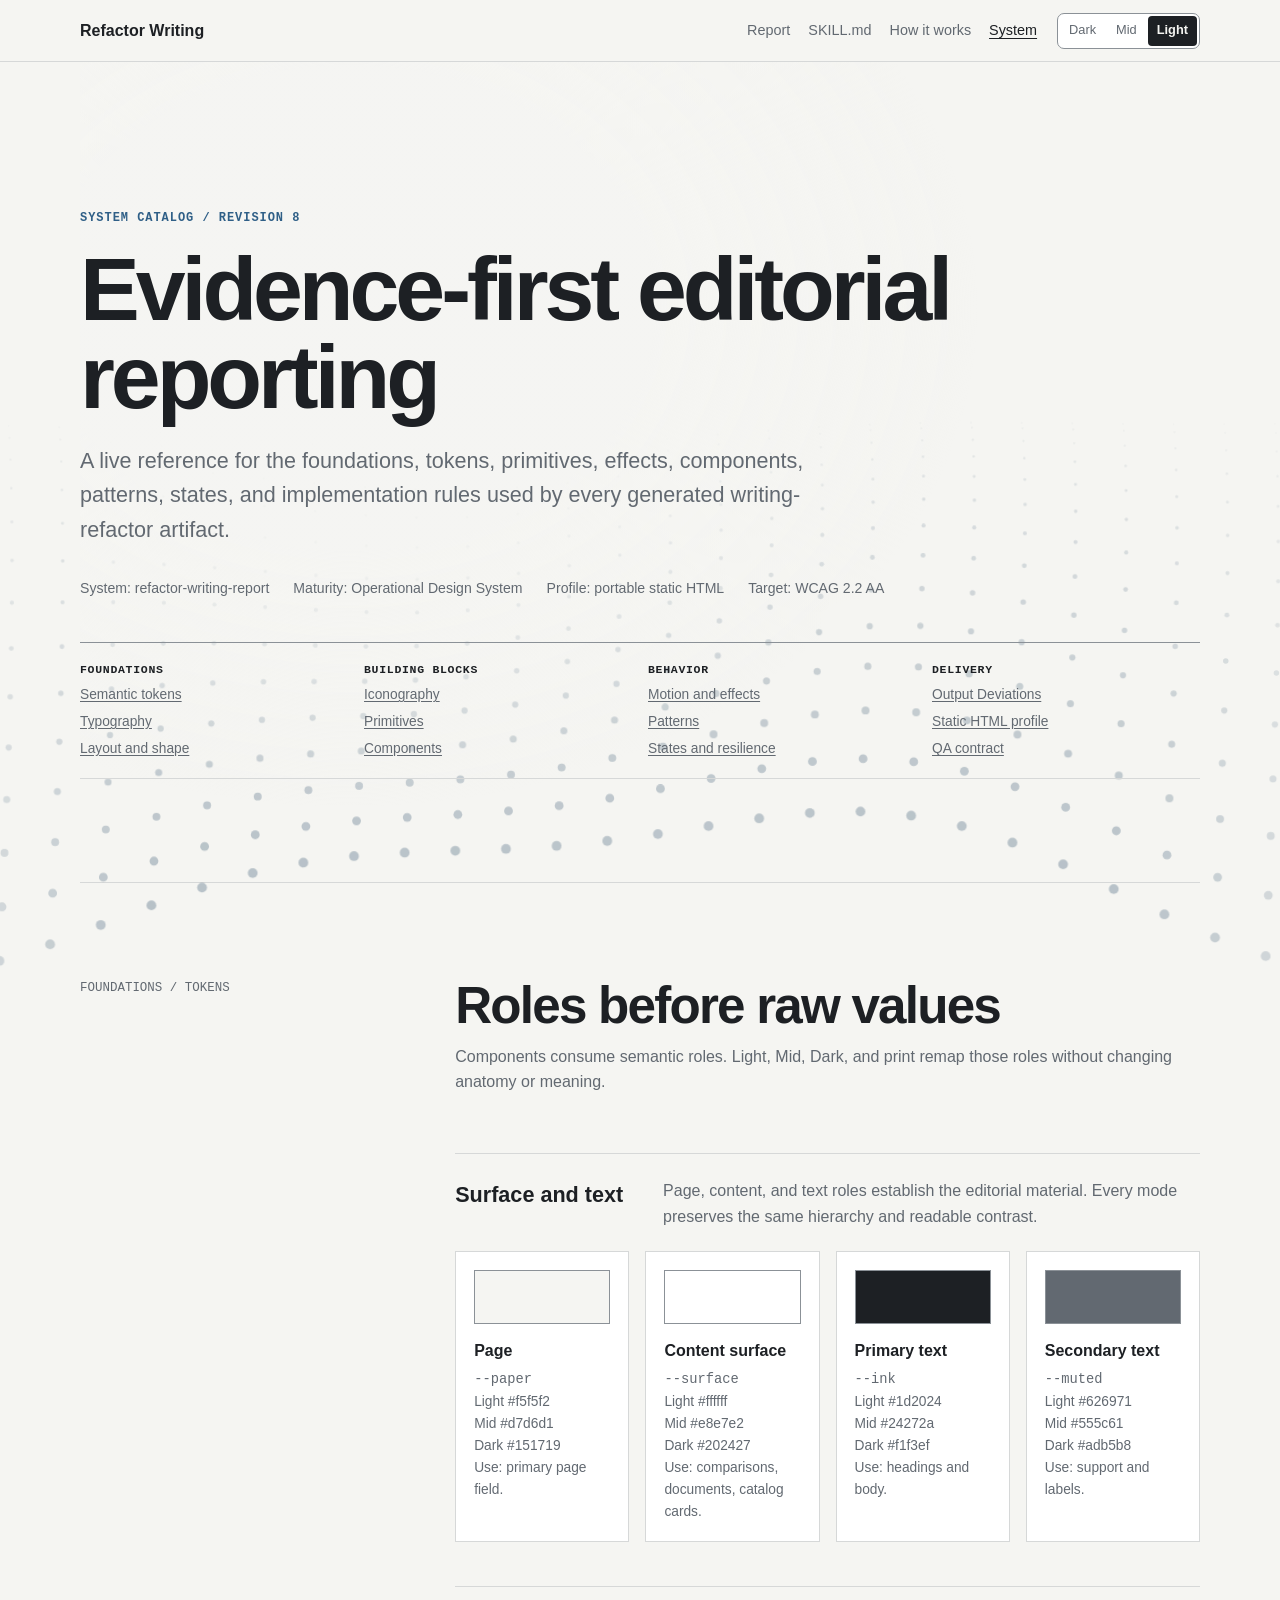
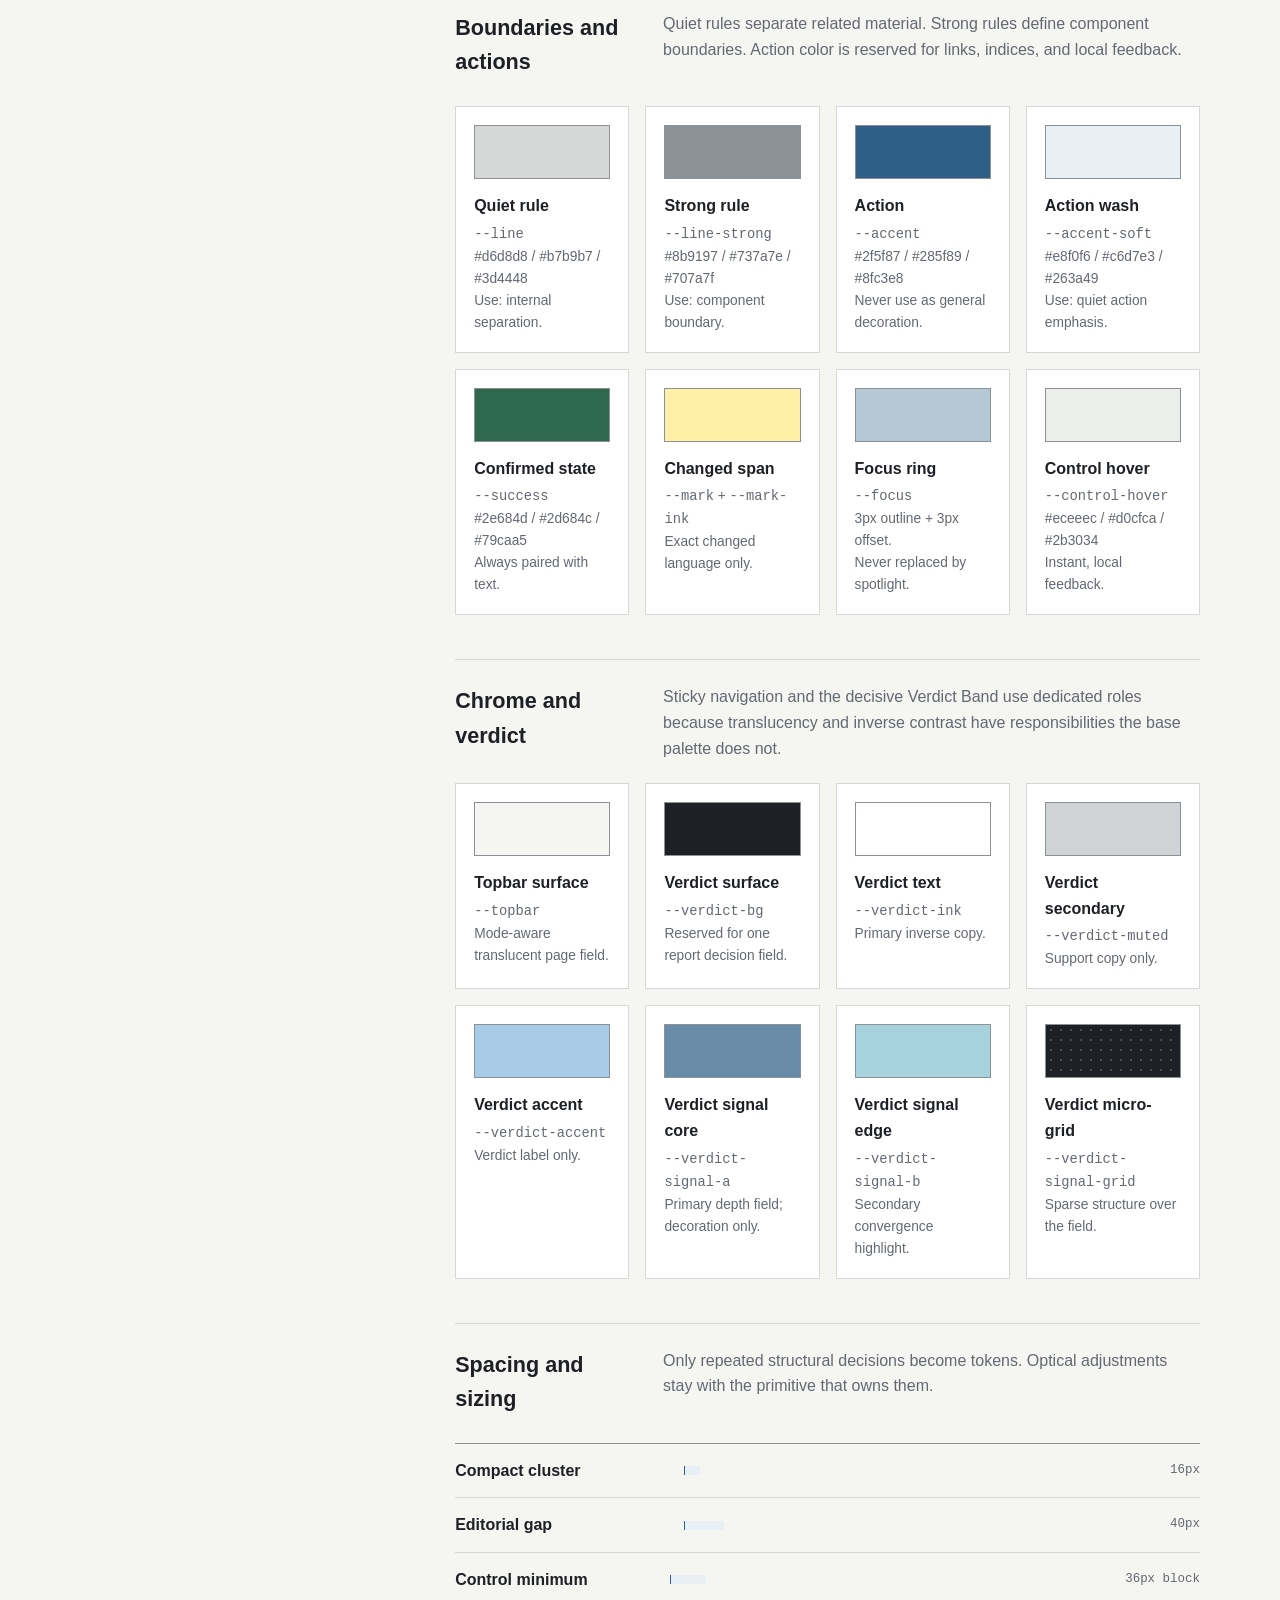
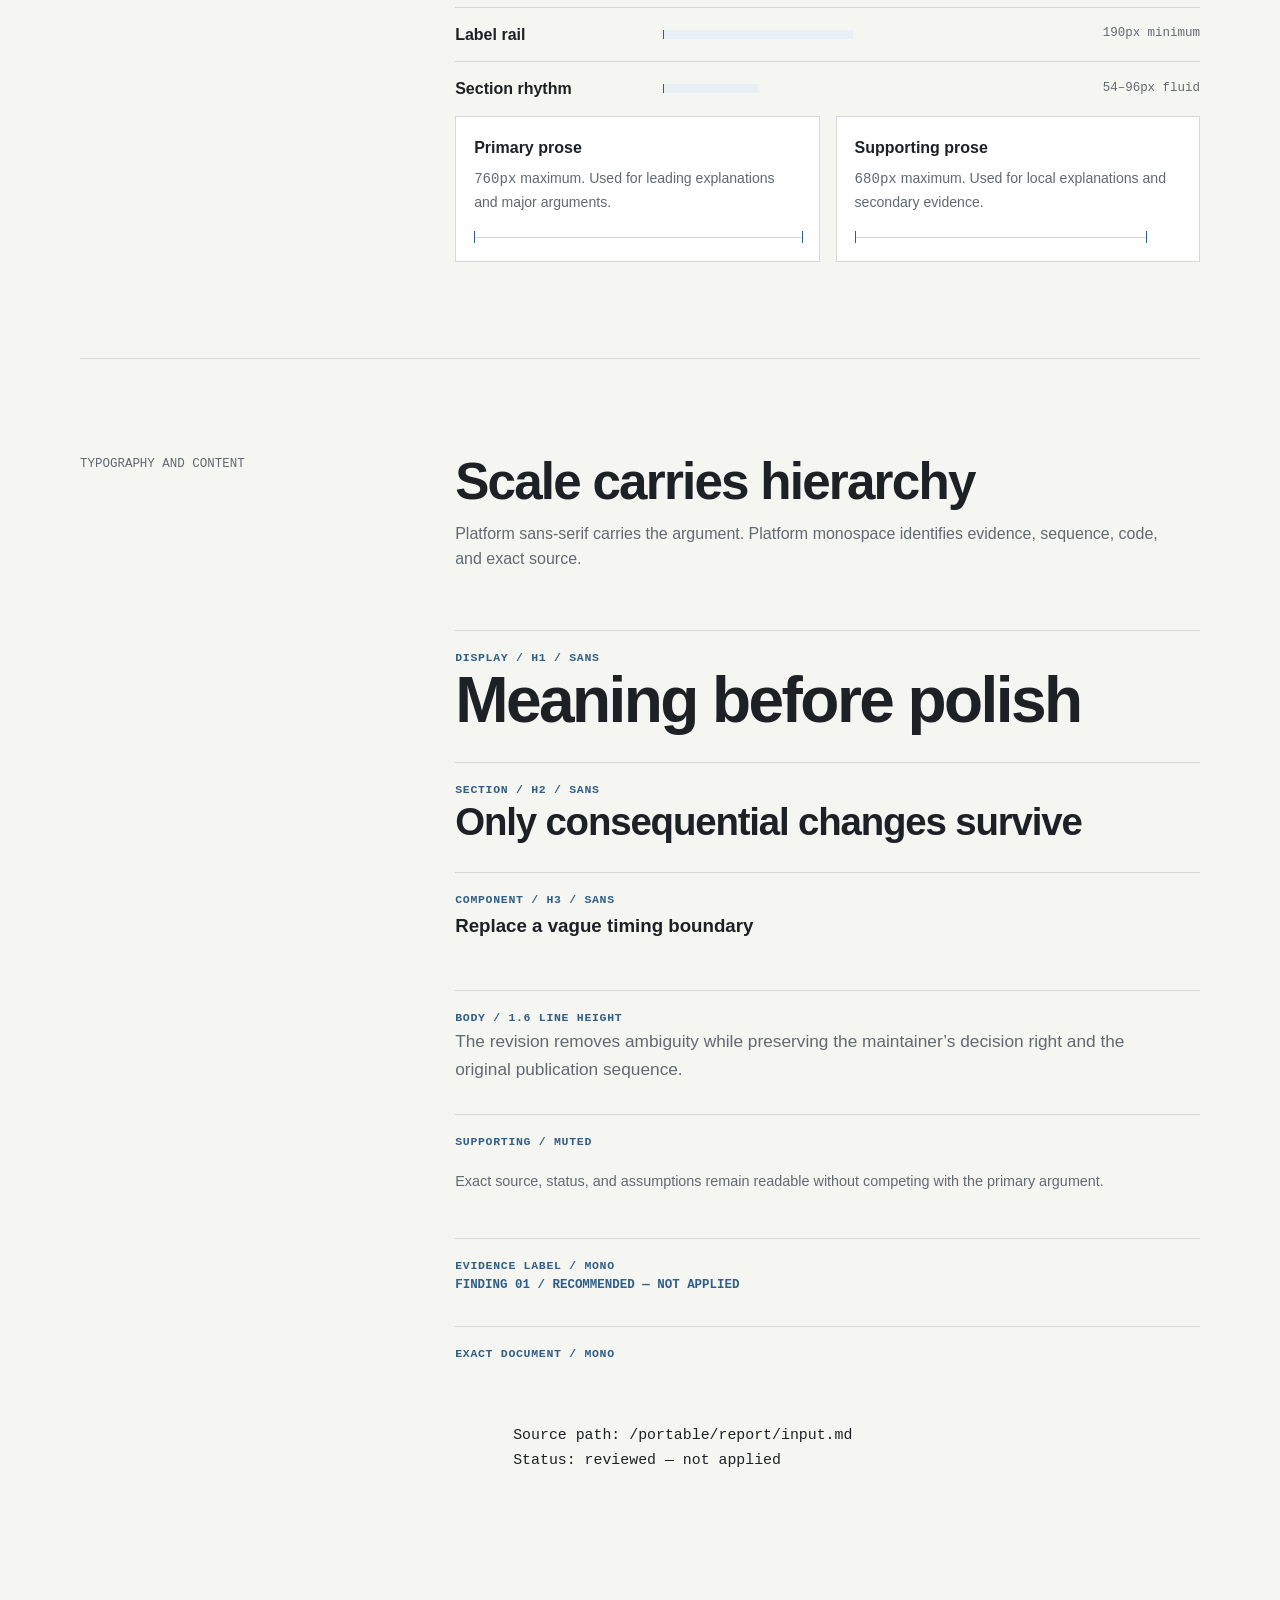
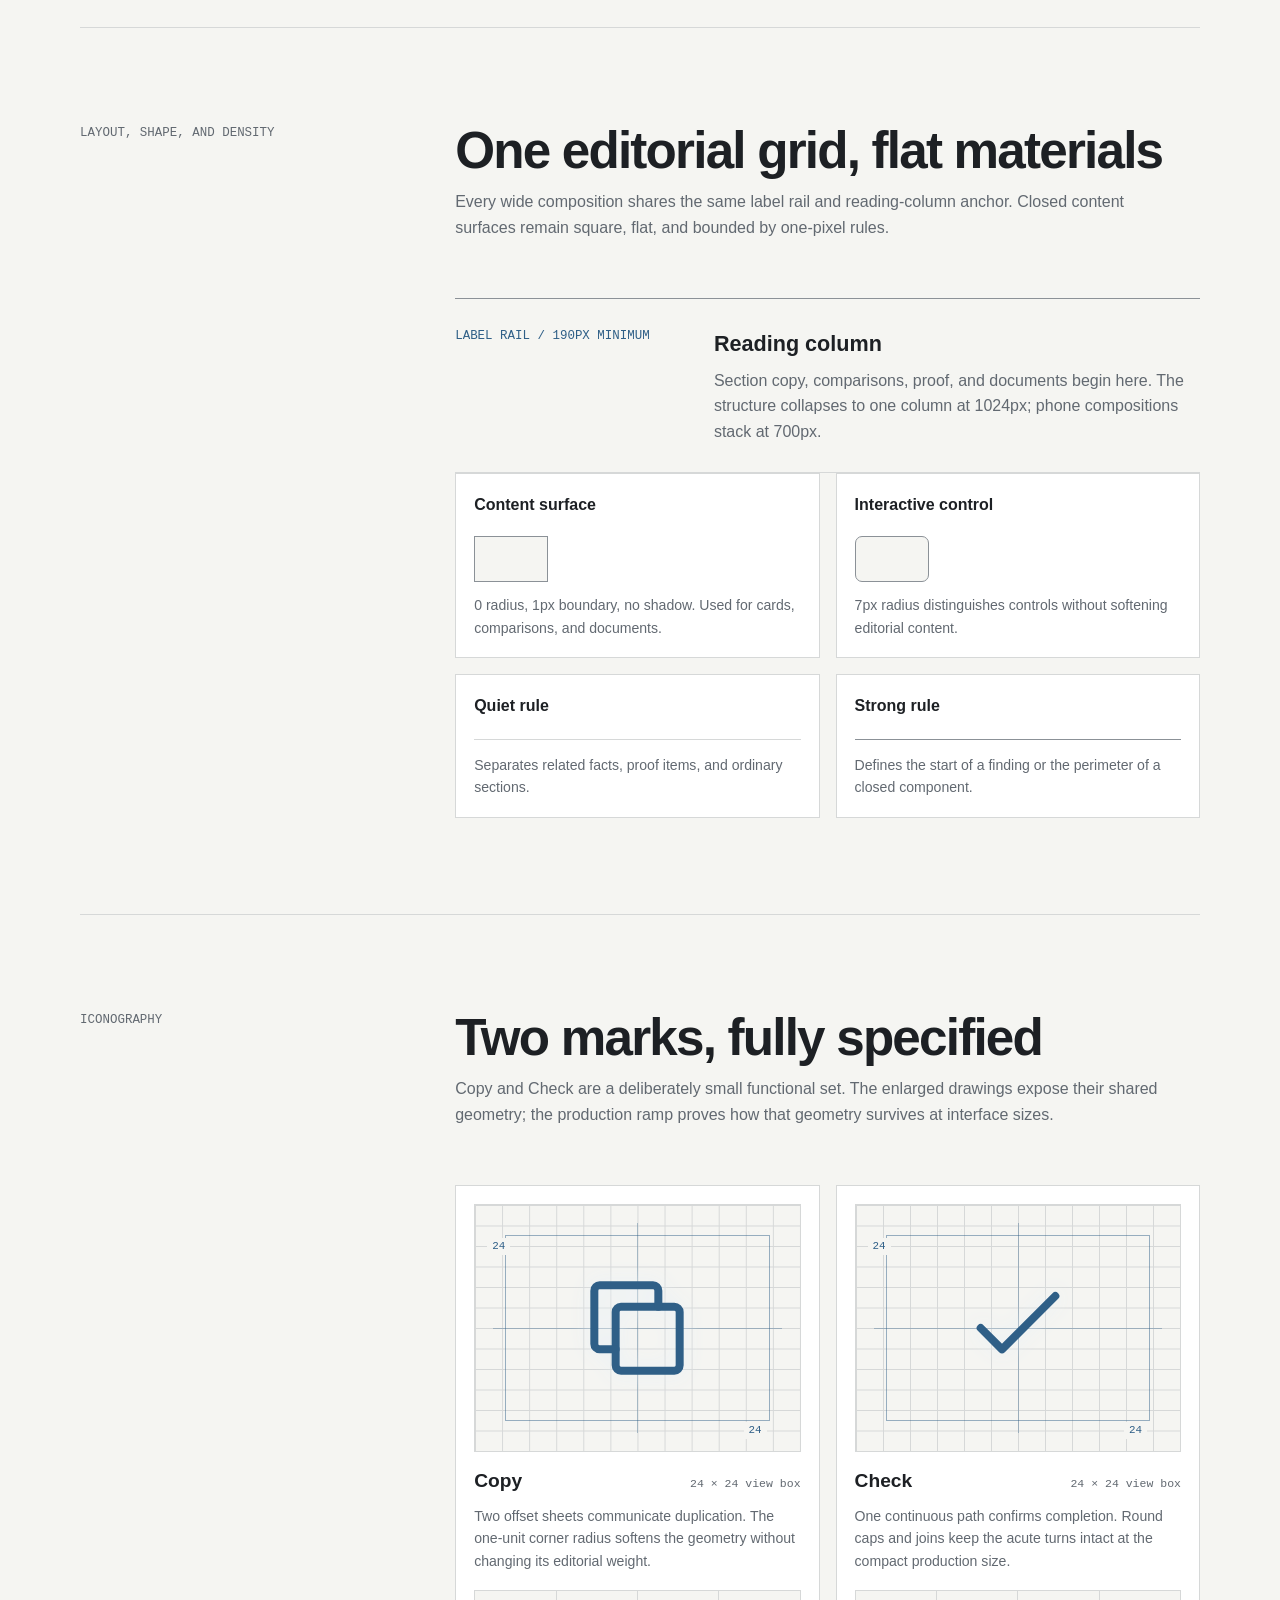
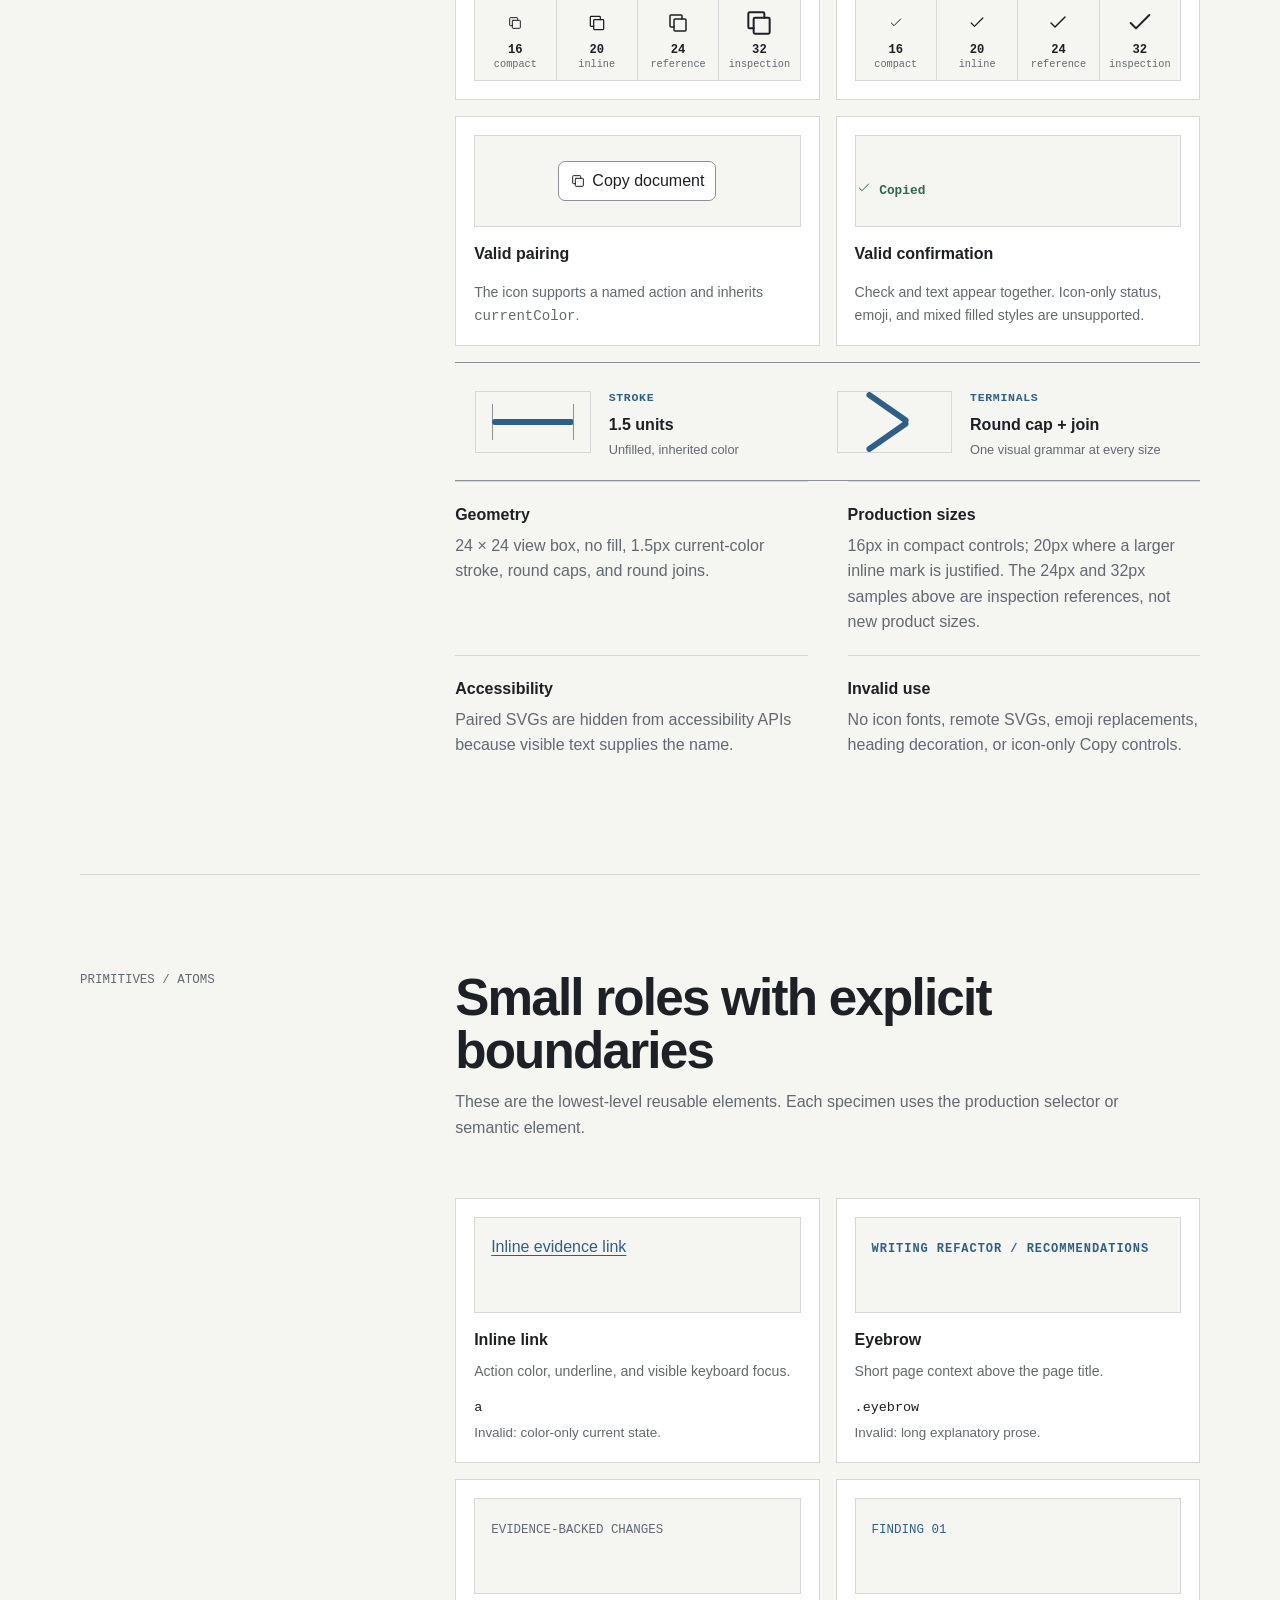
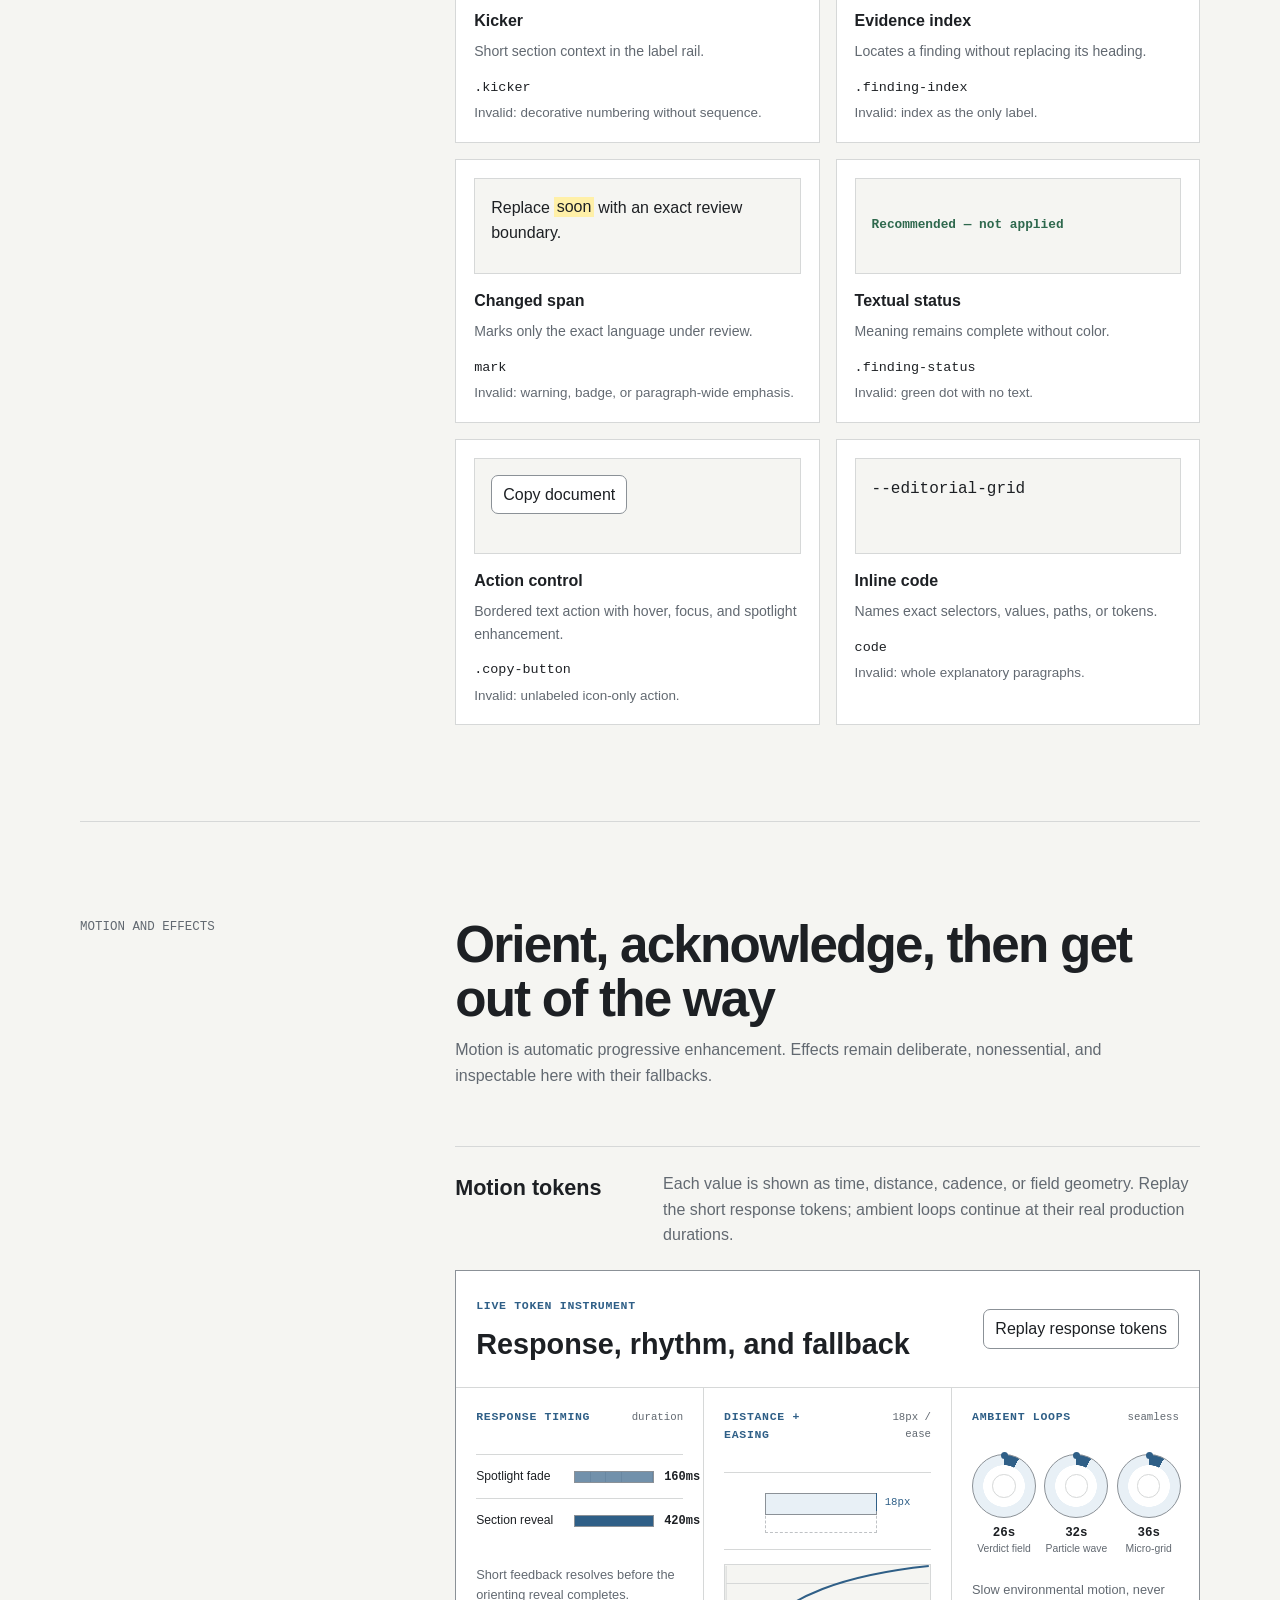
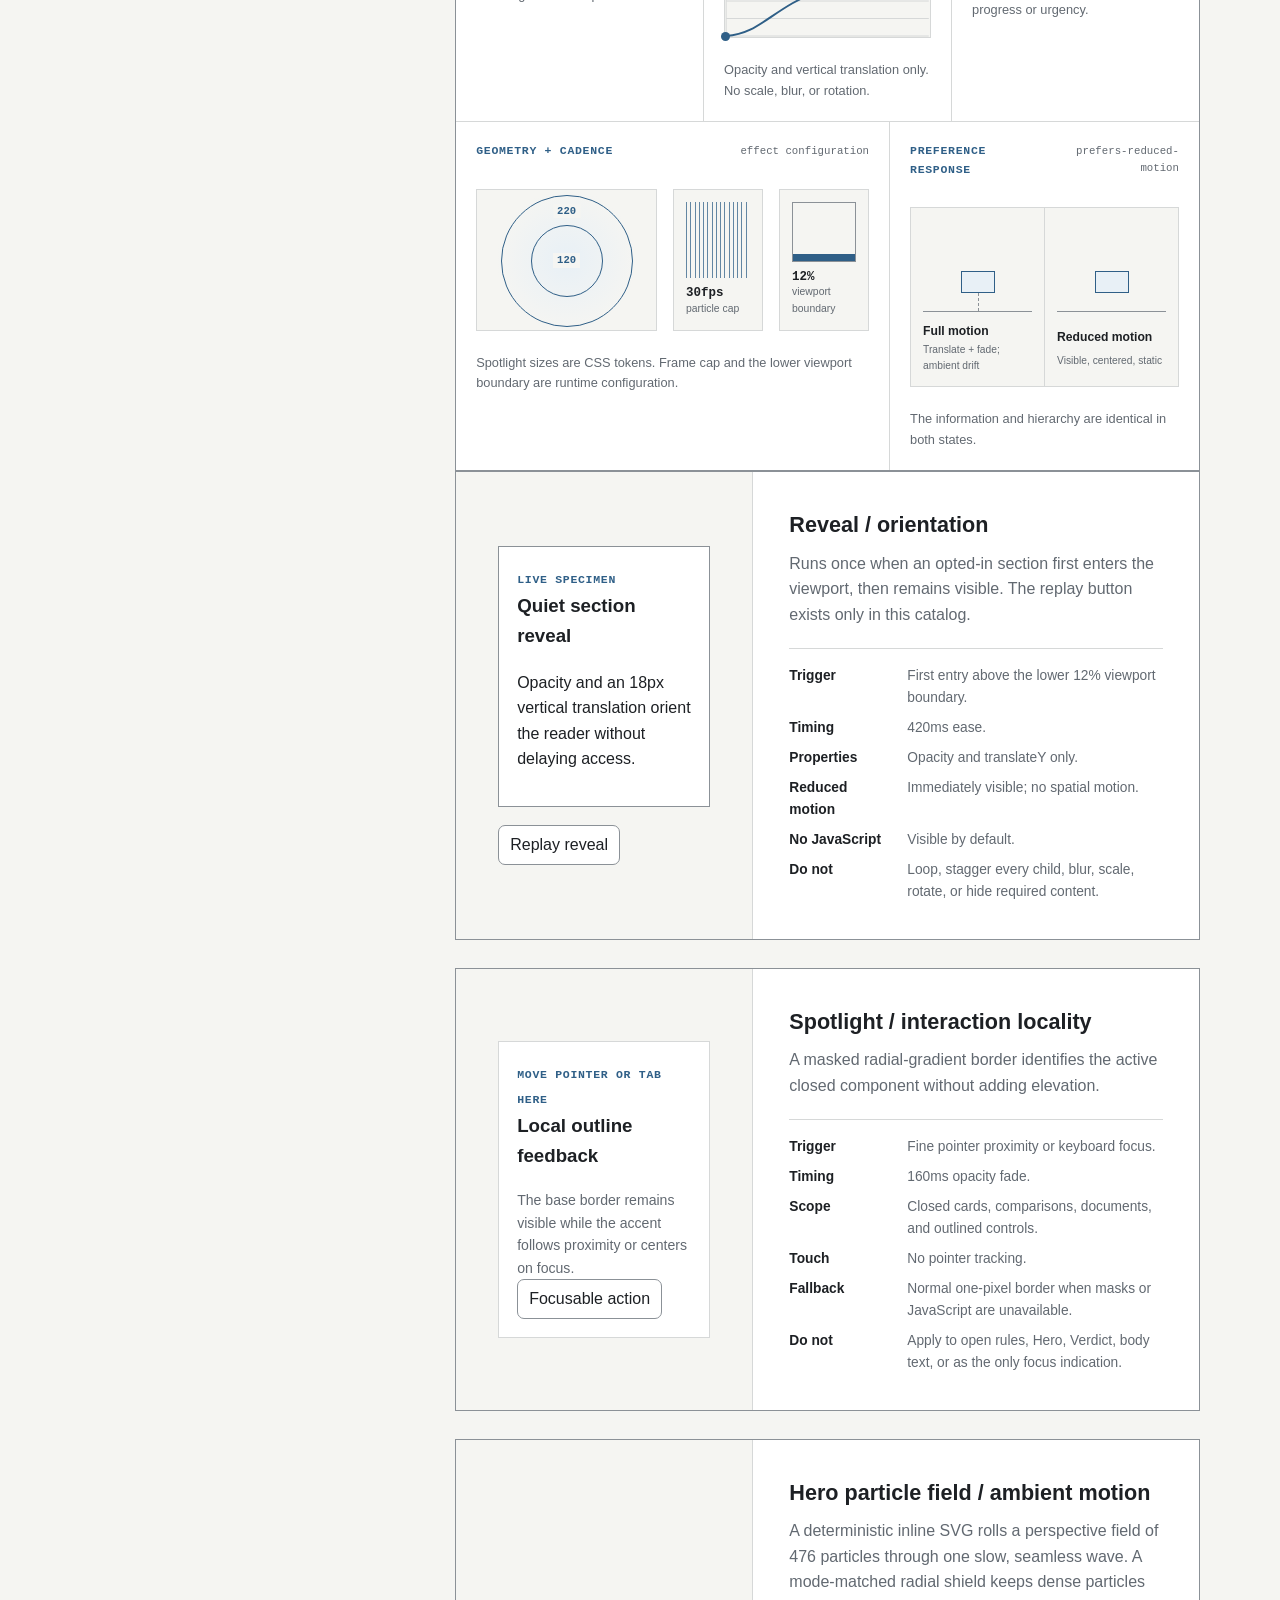
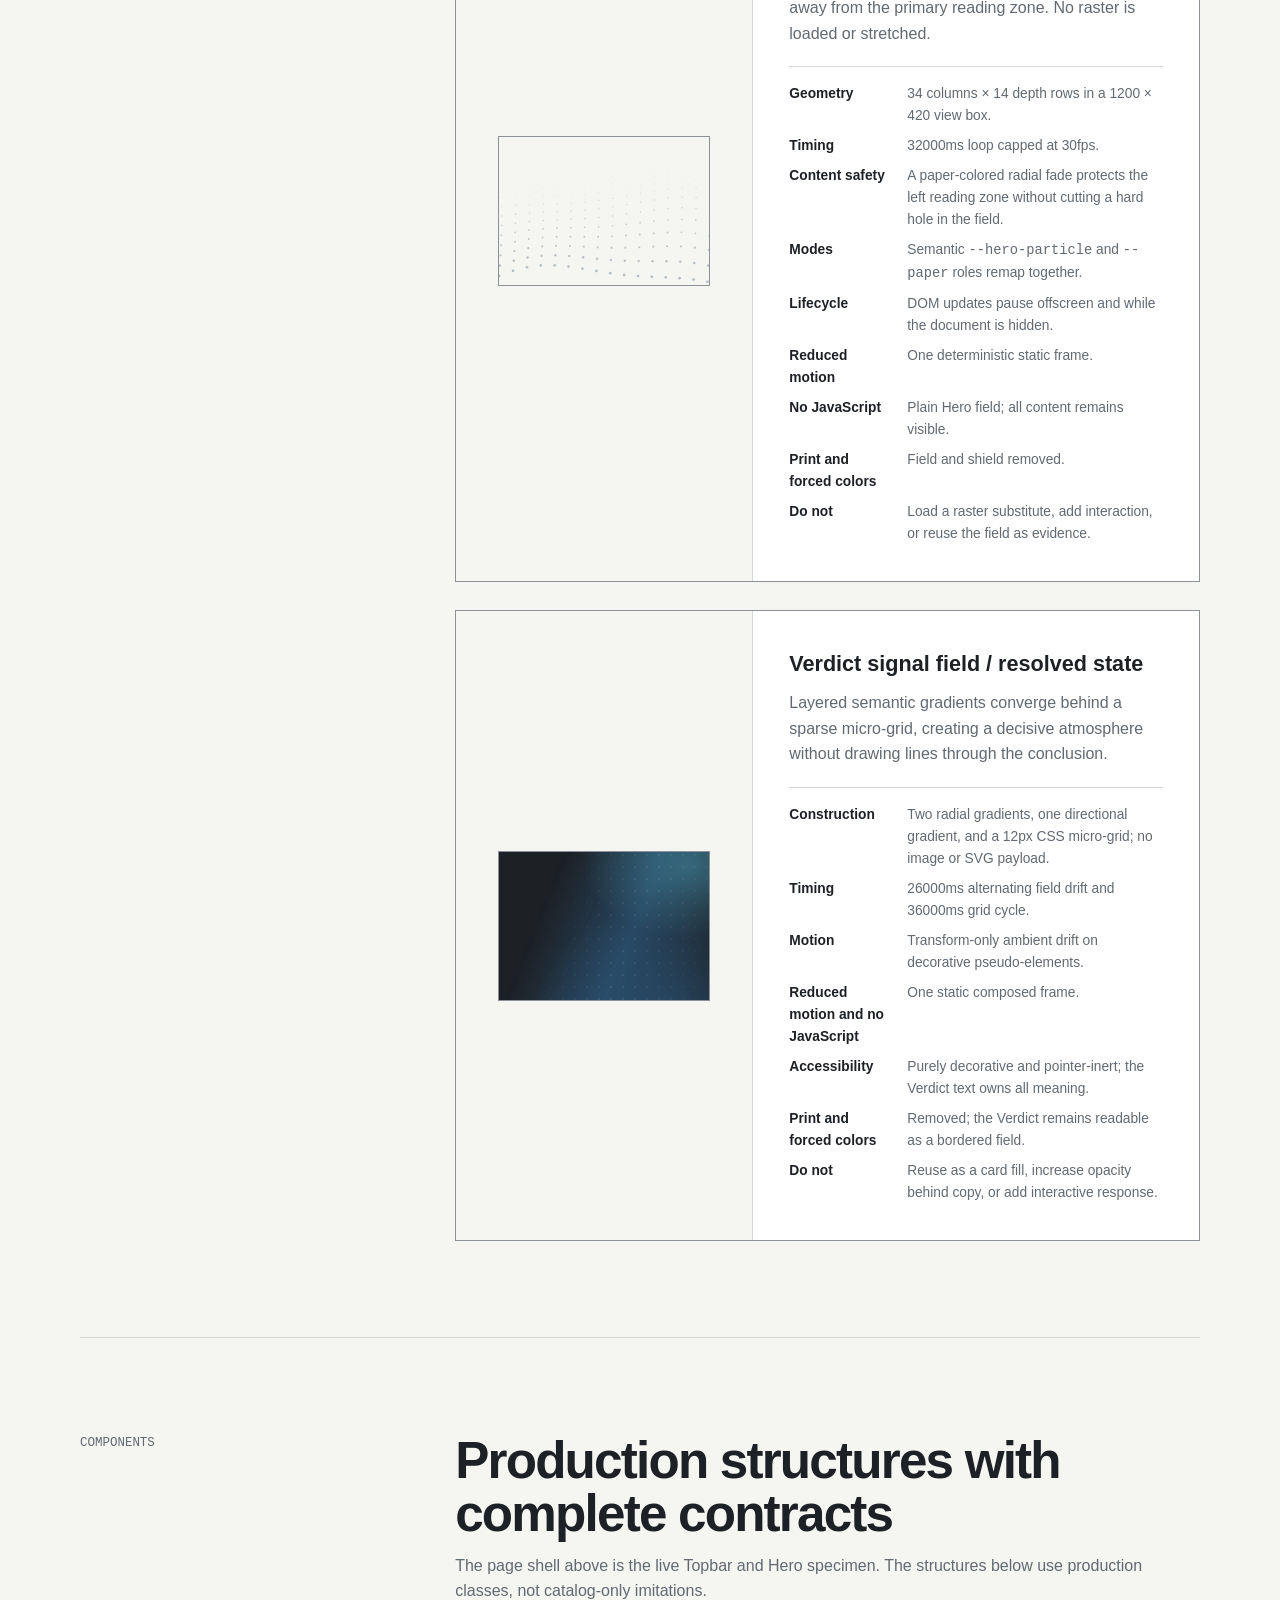
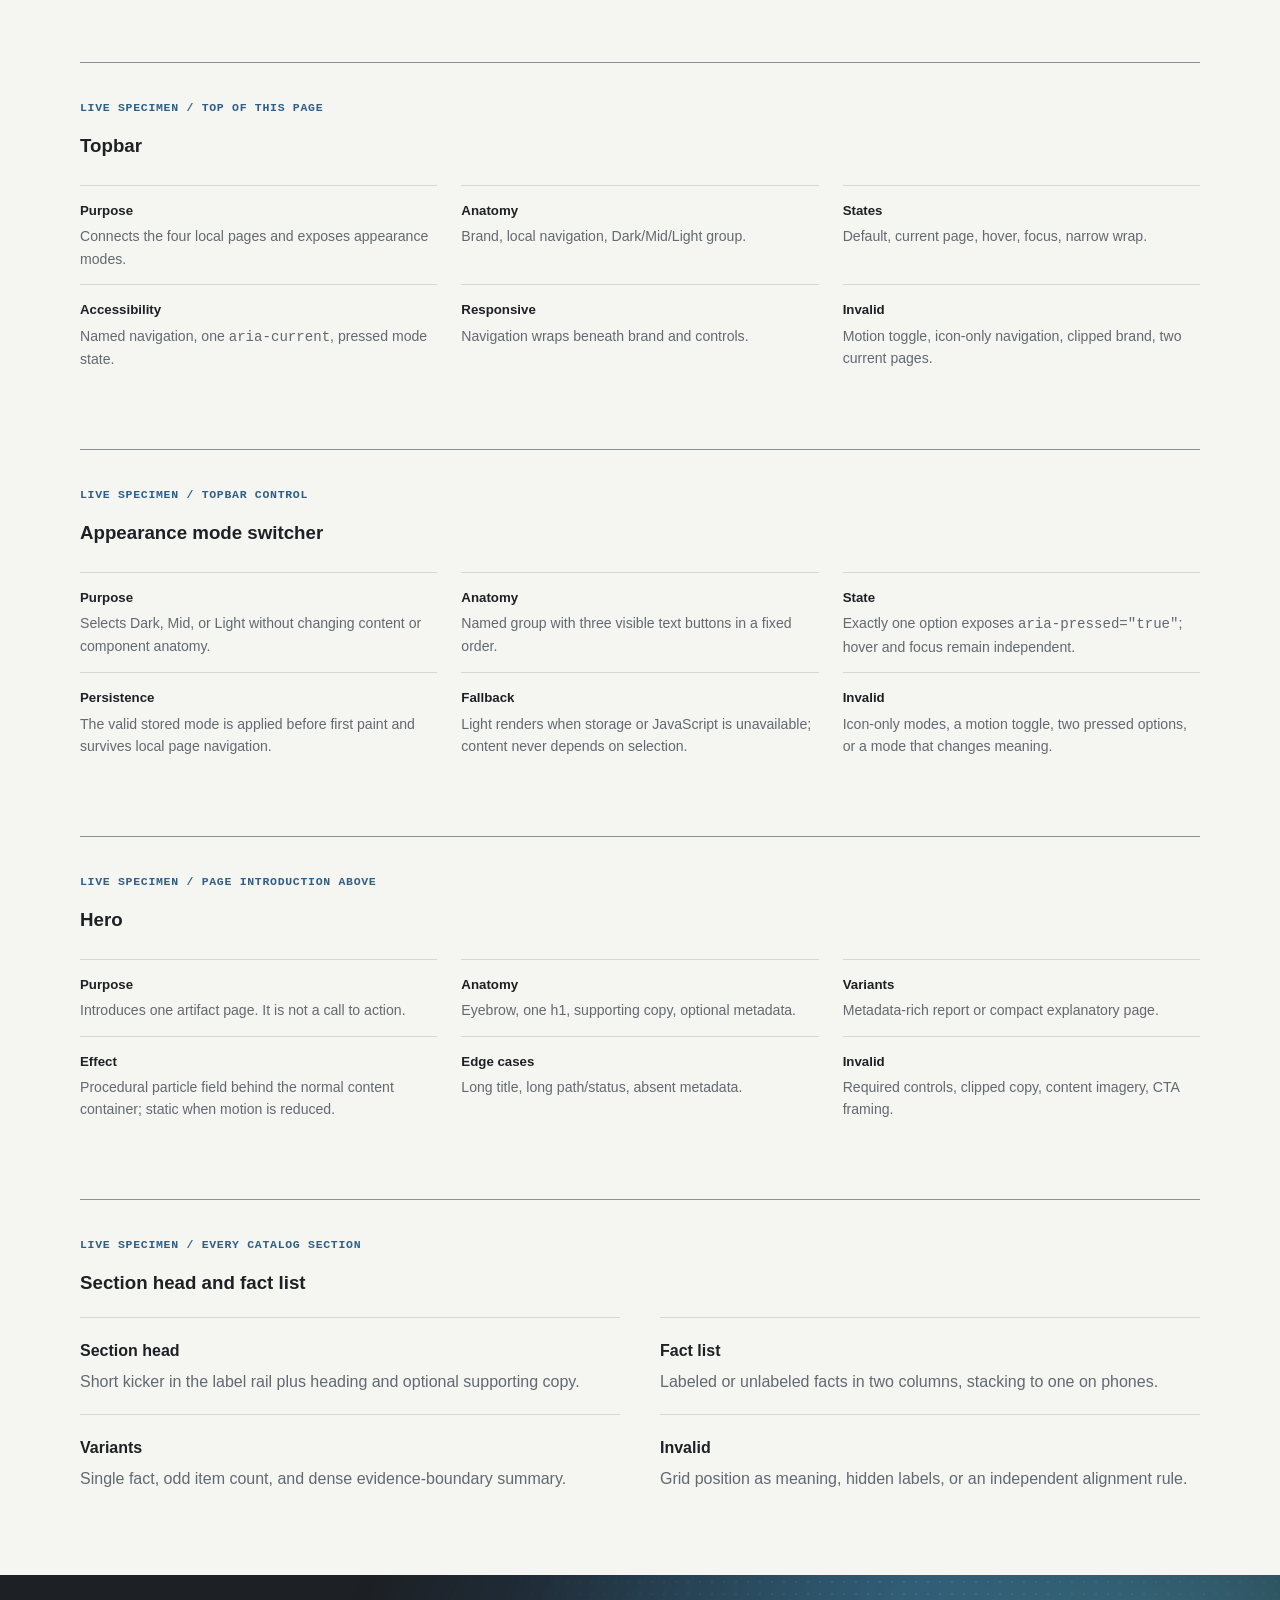
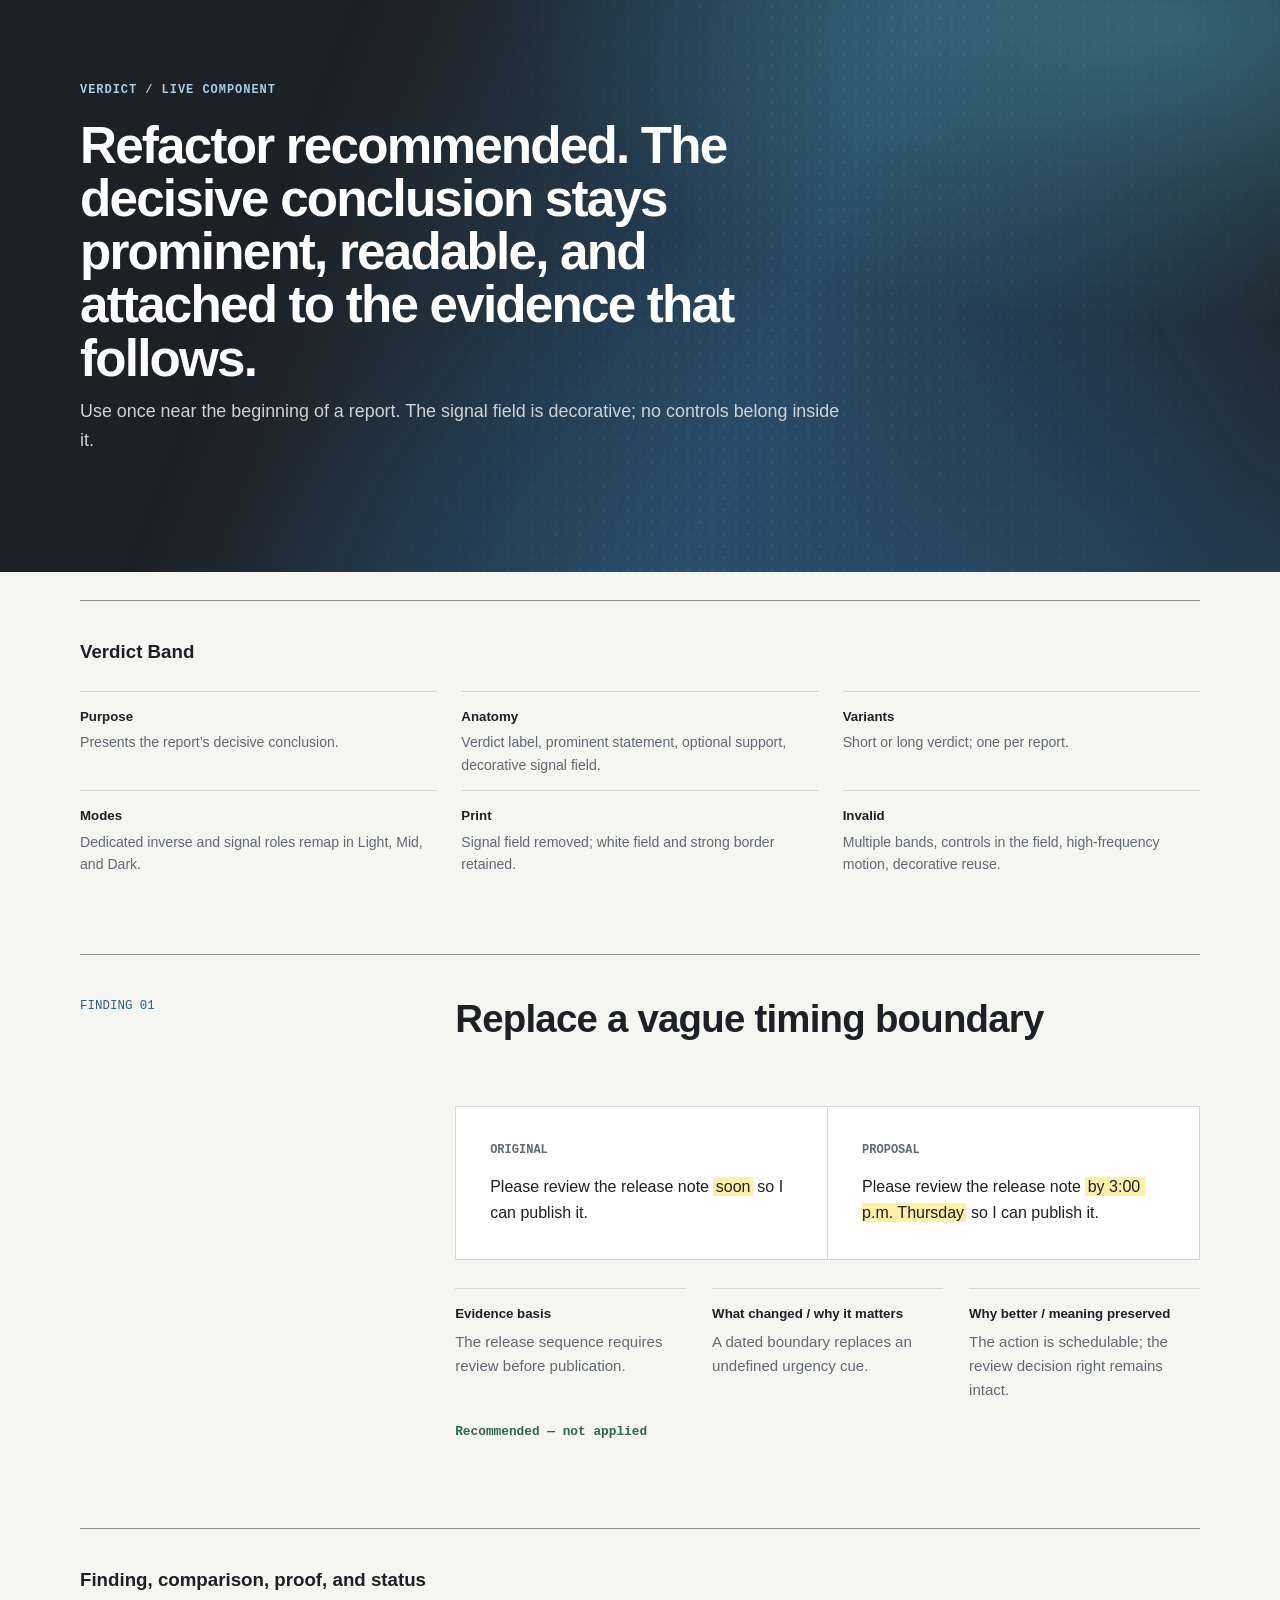
==== commit 33202a01: "docs(refactor-writing): specify one-shot reveals" ====
--- a/refactor-writing/assets/report/design-system.html
+++ b/refactor-writing/assets/report/design-system.html
@@ -341,7 +341,7 @@
           </div>
           <div class="effect-contract">
             <h3>Reveal / orientation</h3>
-            <p>Runs automatically as opted-in sections enter the viewport. The replay button exists only in this catalog.</p>
+            <p>Runs once when an opted-in section first enters the viewport, then remains visible. The replay button exists only in this catalog.</p>
             <dl><dt>Trigger</dt><dd>First entry above the lower 12% viewport boundary.</dd><dt>Timing</dt><dd>420ms ease.</dd><dt>Properties</dt><dd>Opacity and translateY only.</dd><dt>Reduced motion</dt><dd>Immediately visible; no spatial motion.</dd><dt>No JavaScript</dt><dd>Visible by default.</dd><dt>Do not</dt><dd>Loop, stagger every child, blur, scale, rotate, or hide required content.</dd></dl>
           </div>
         </article>
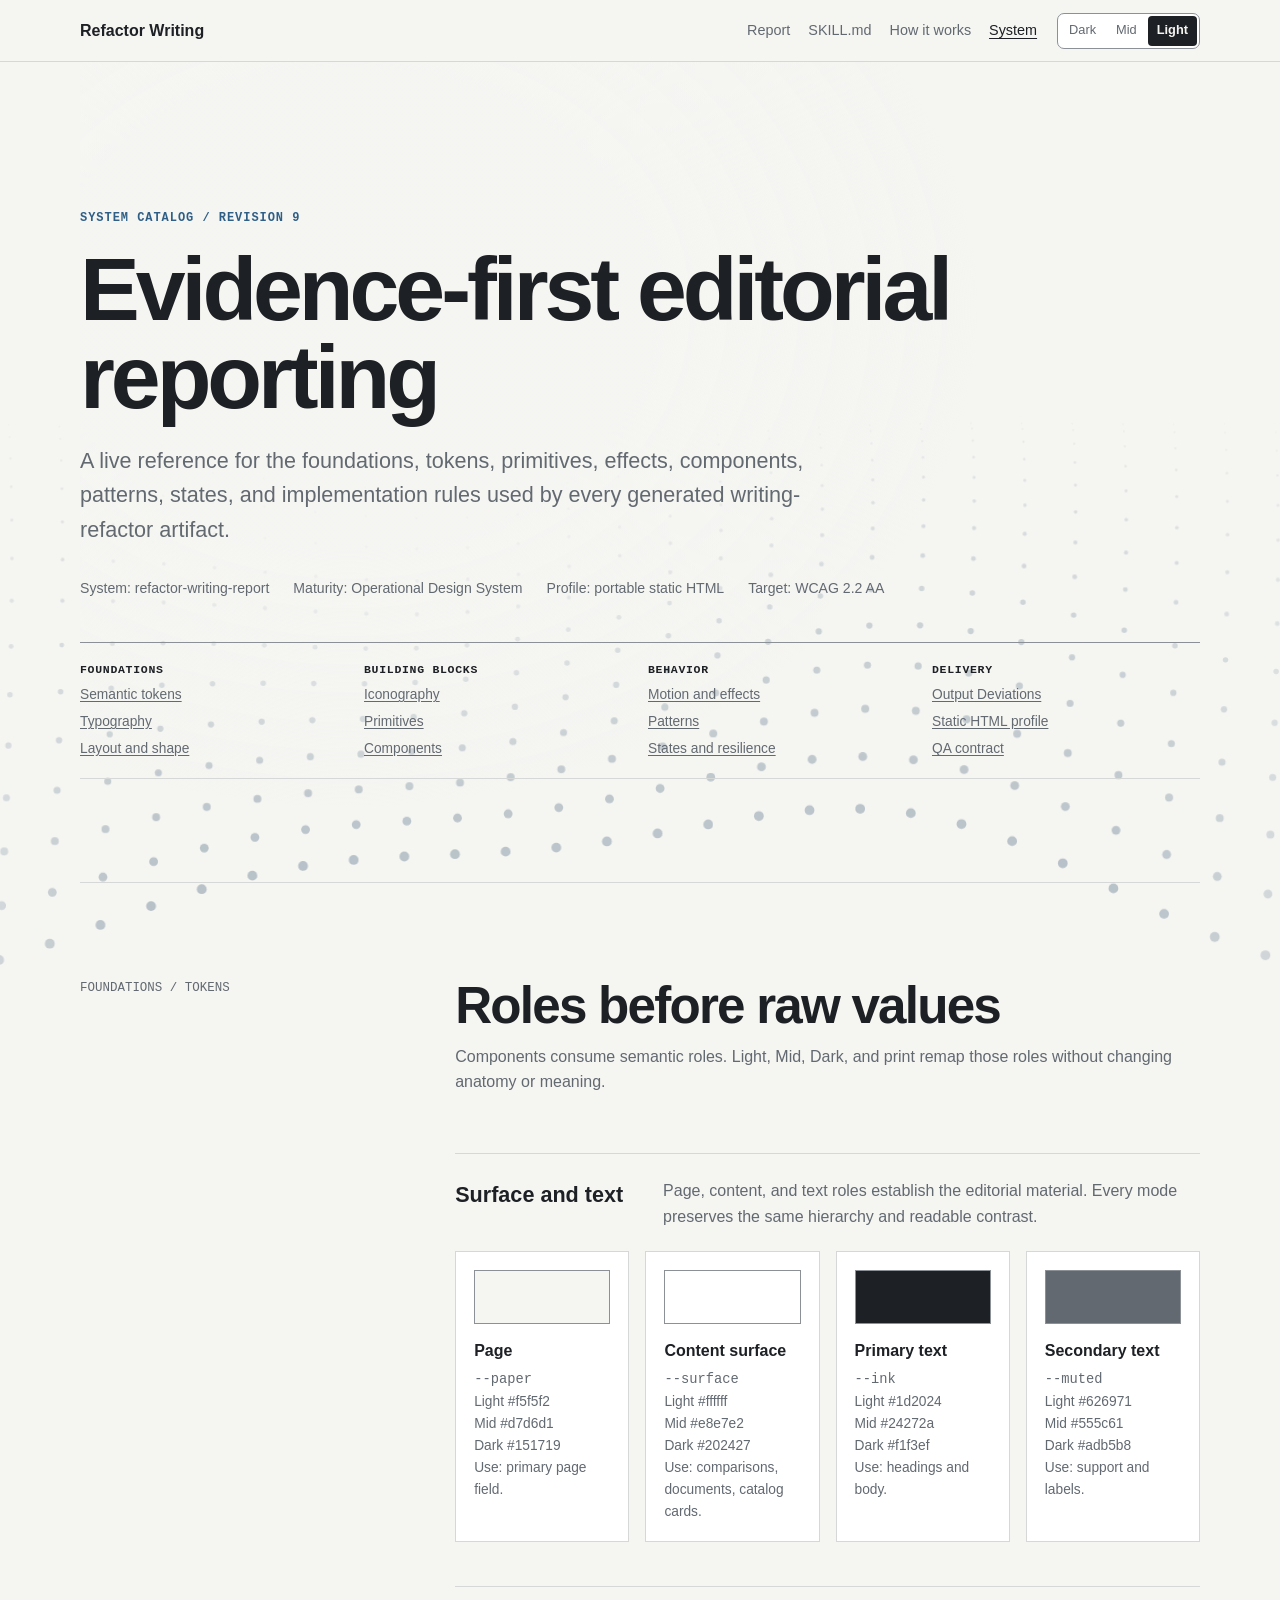
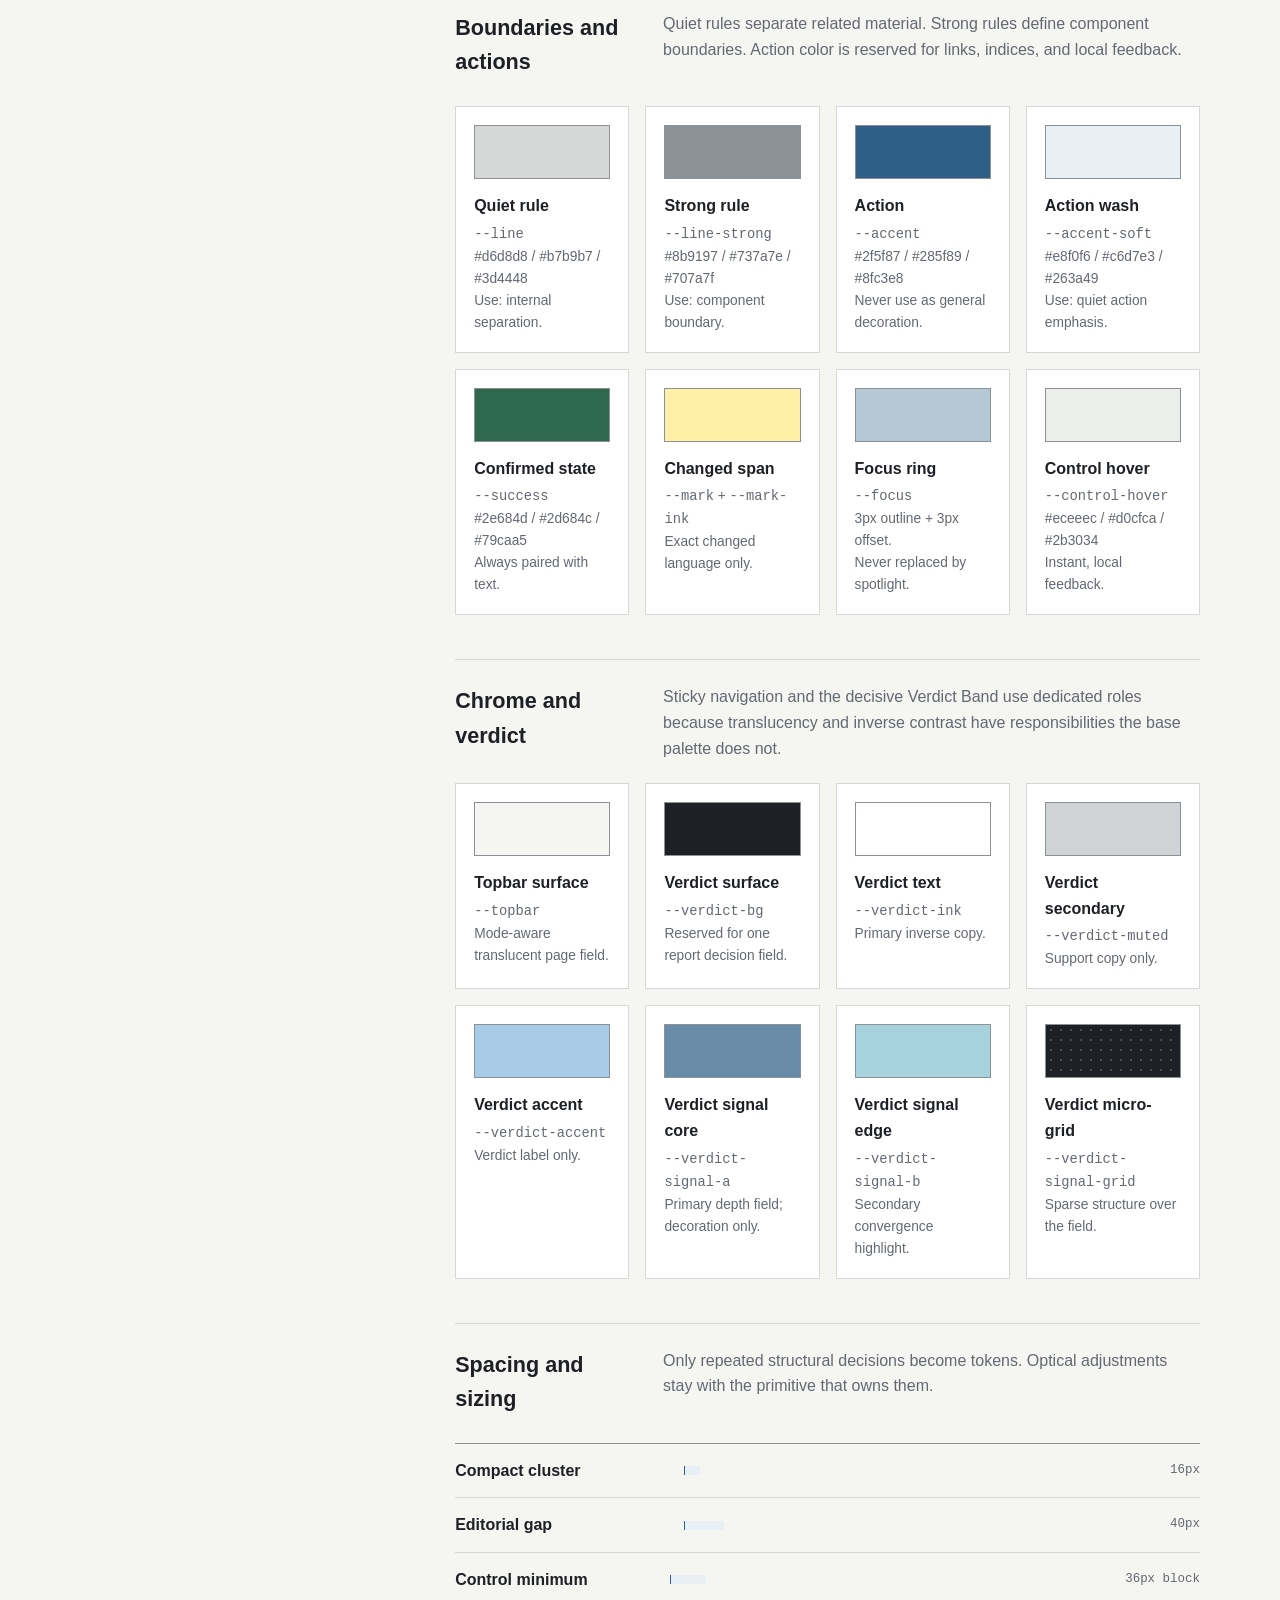
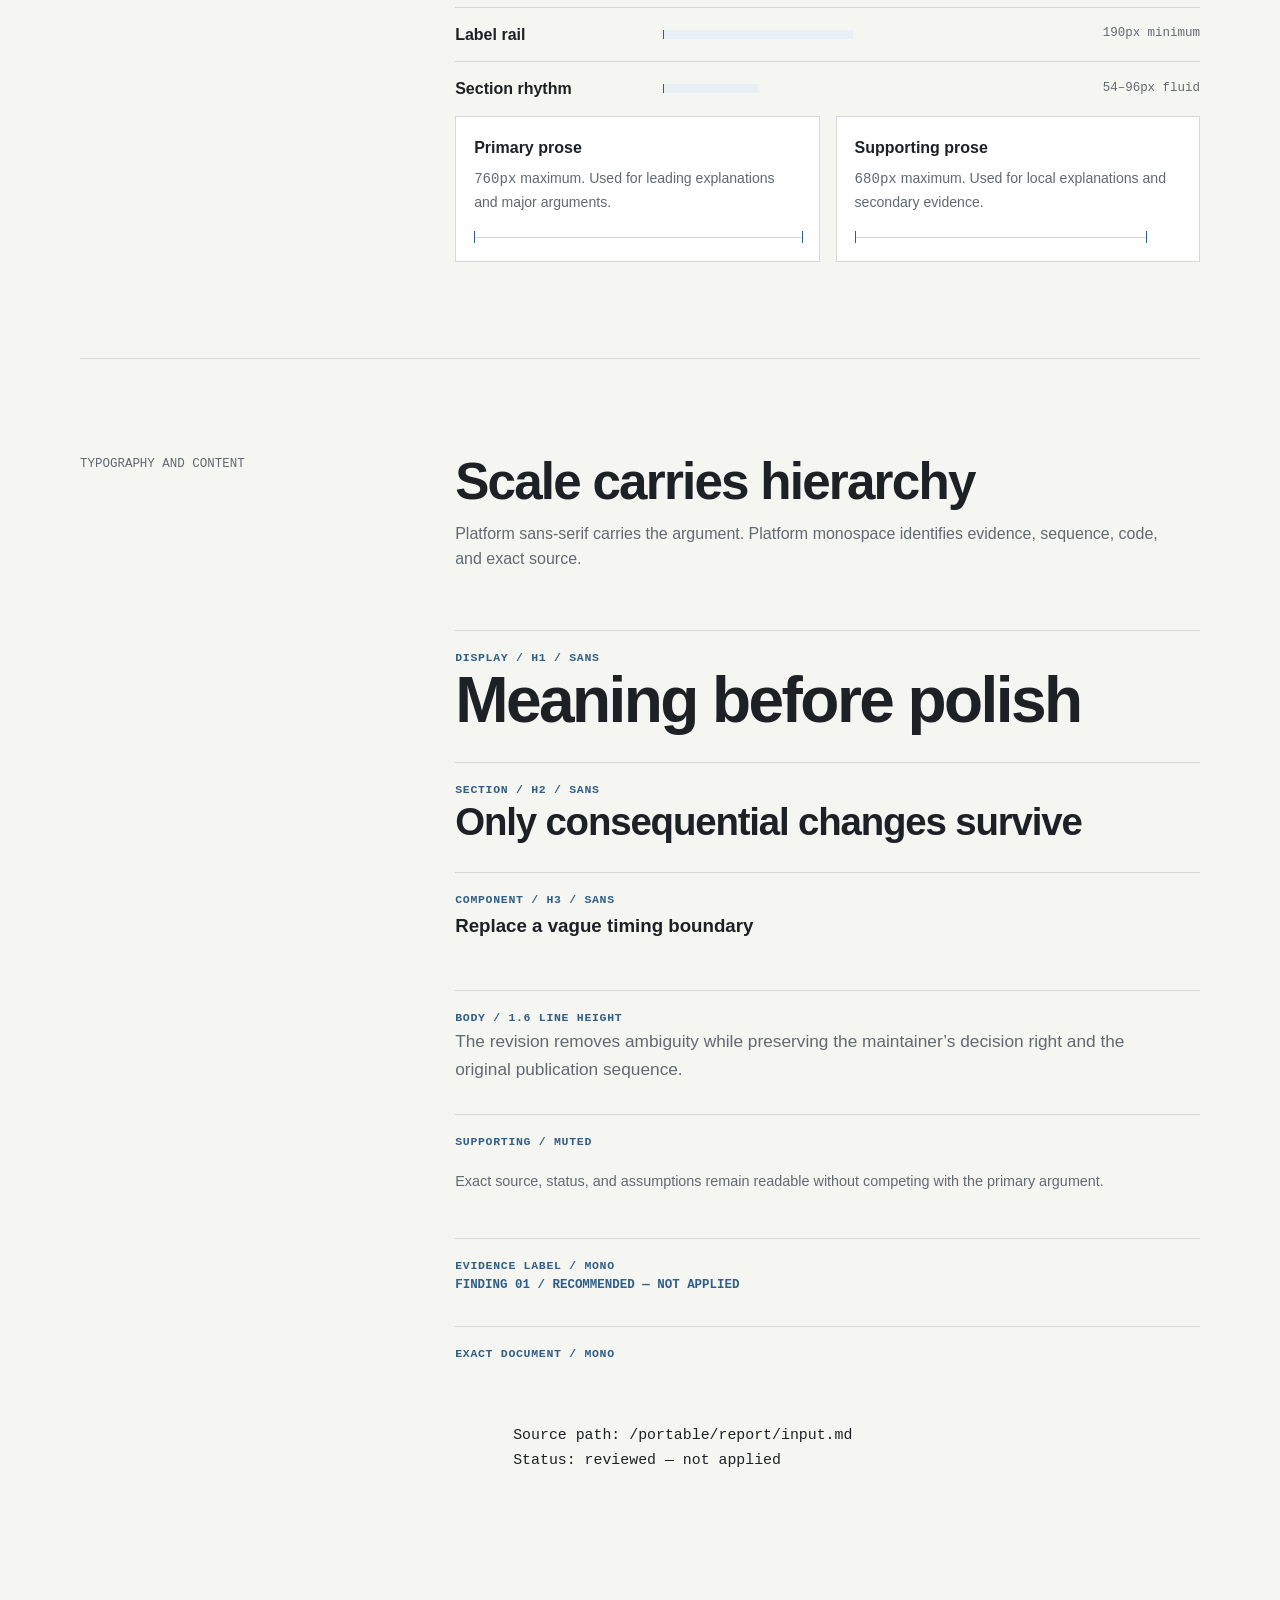
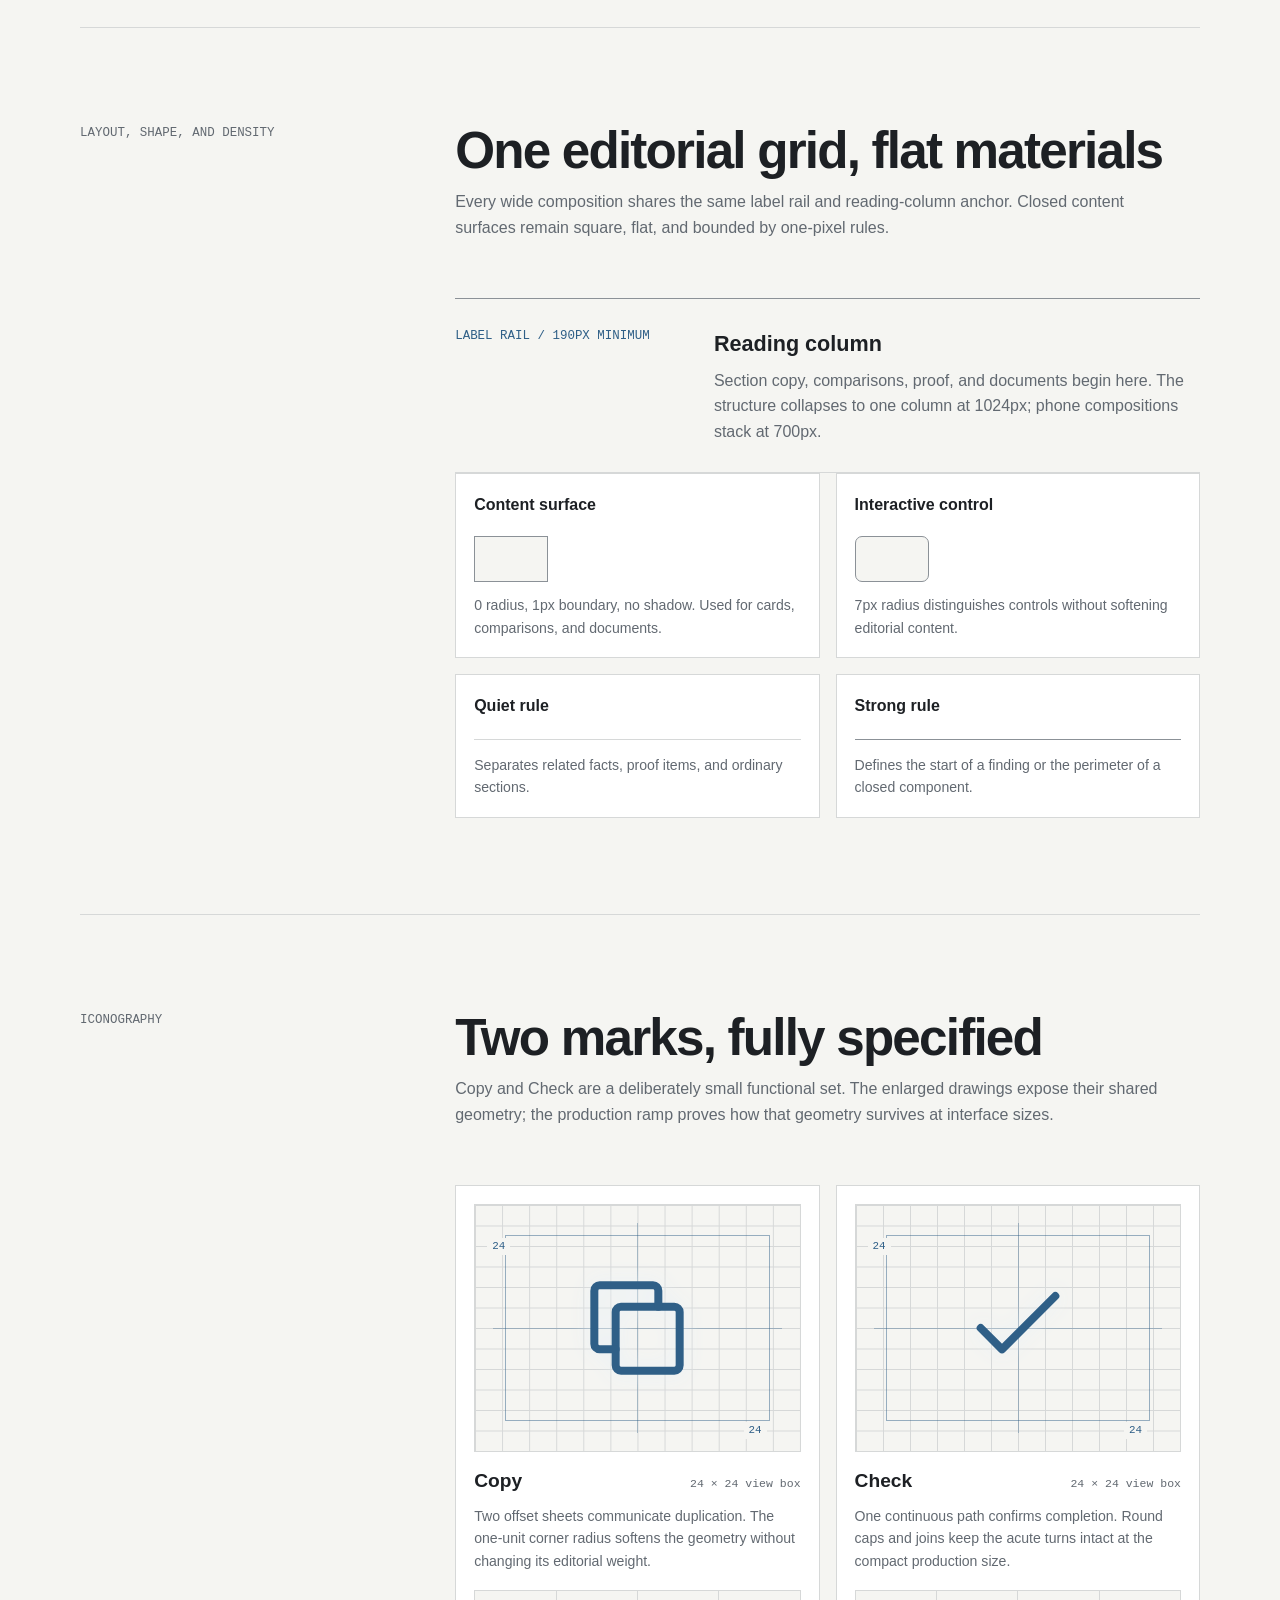
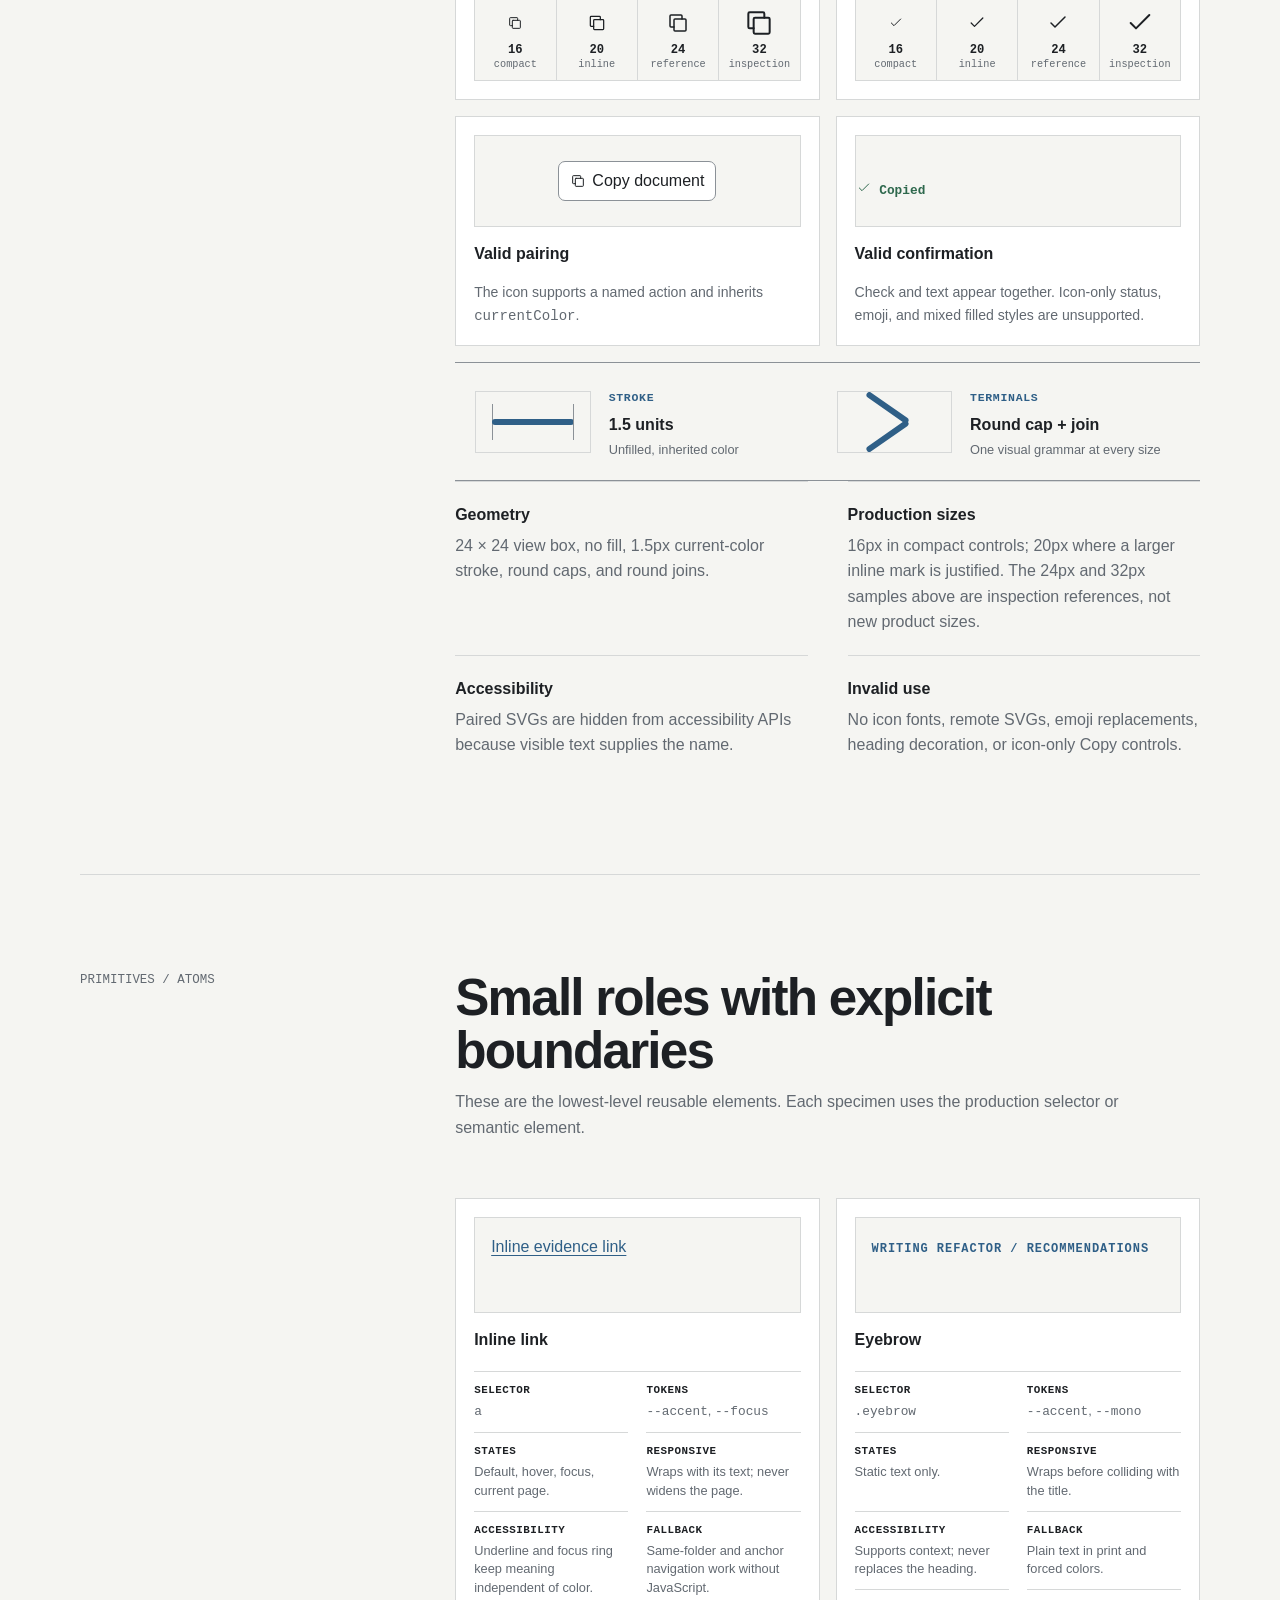
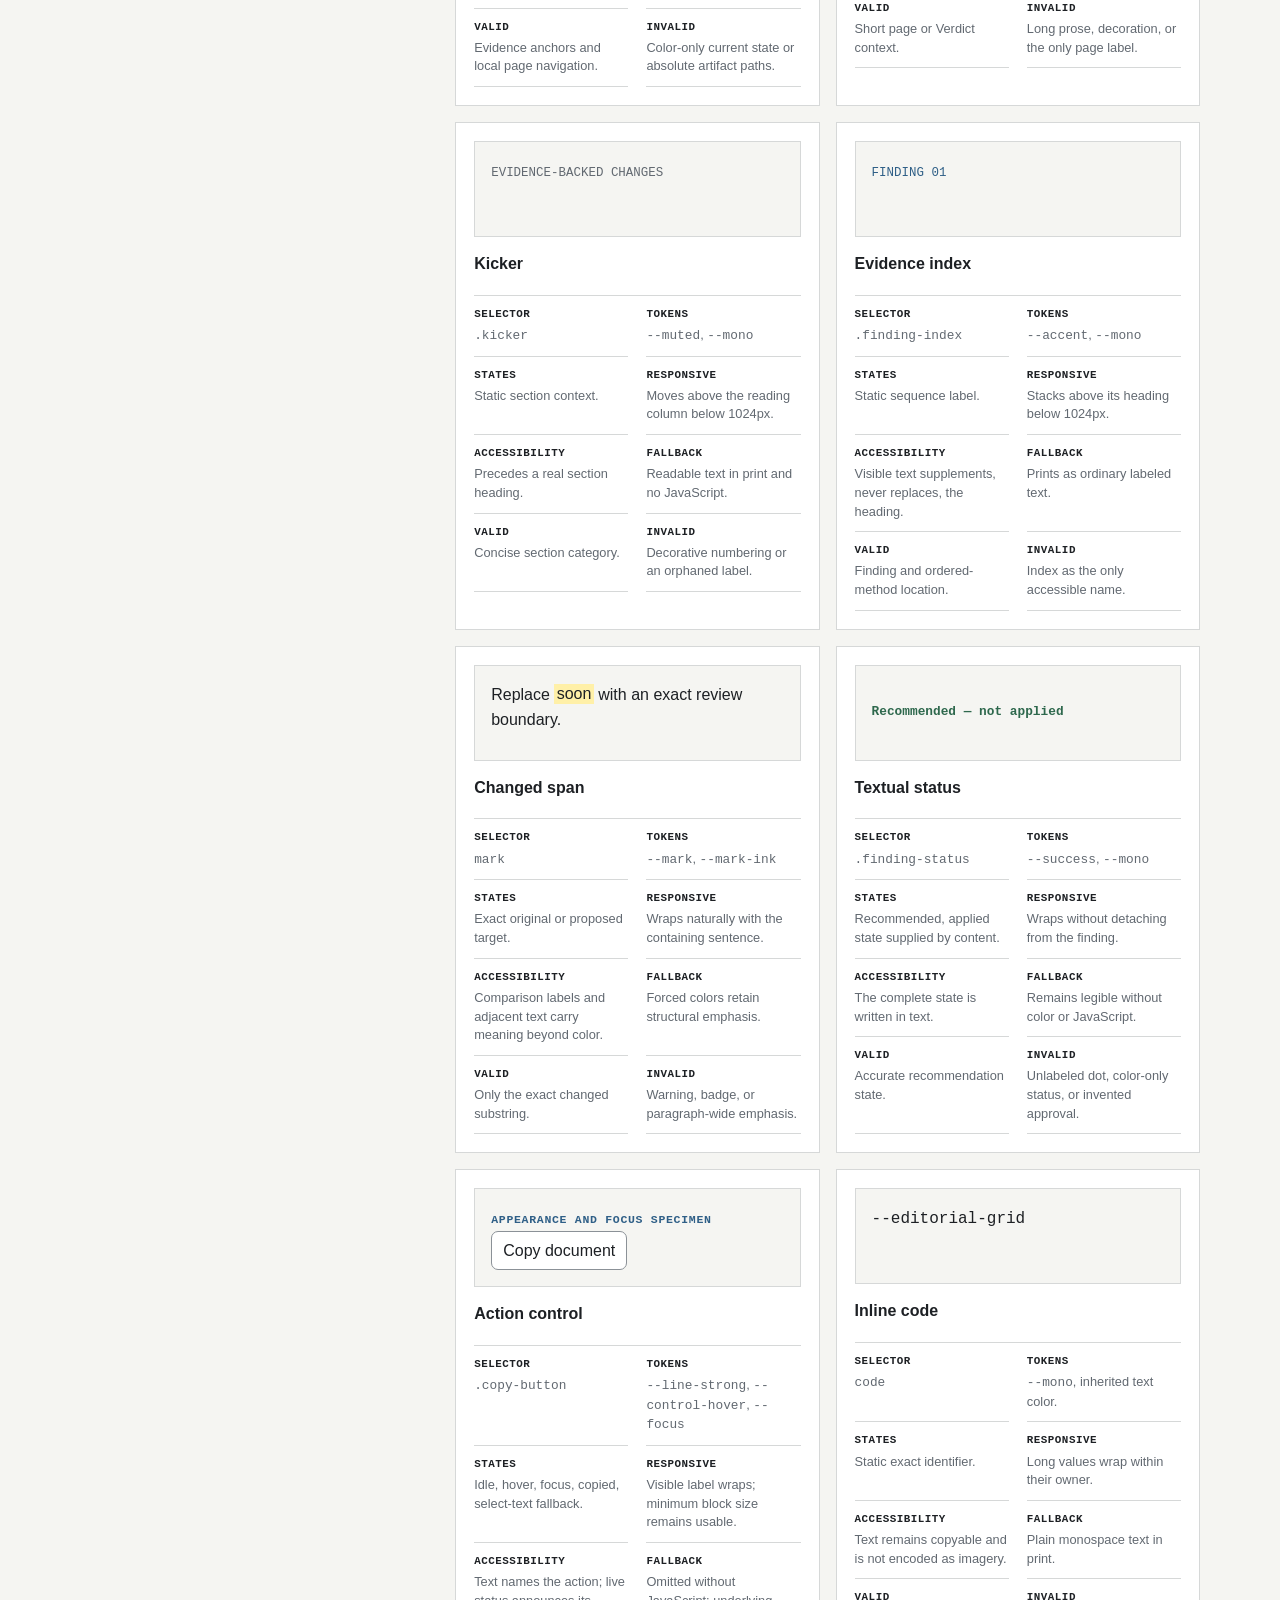
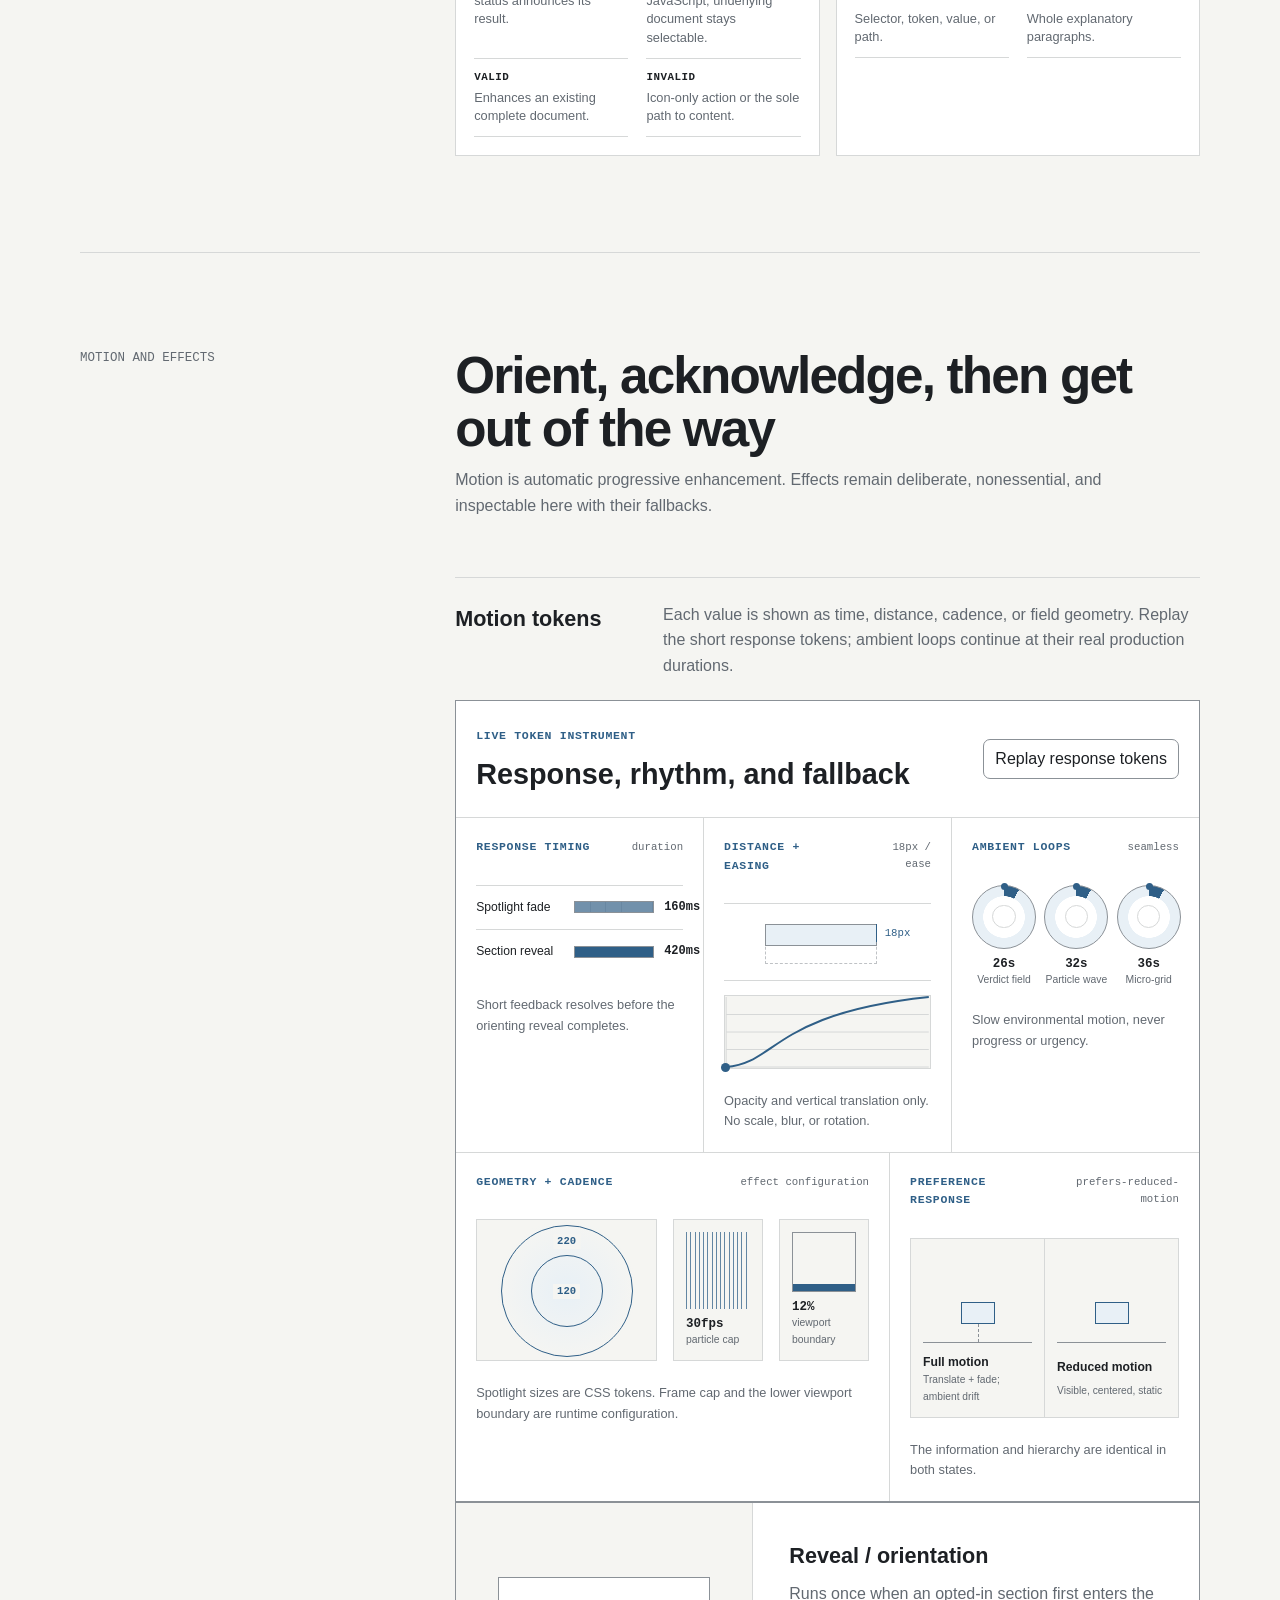
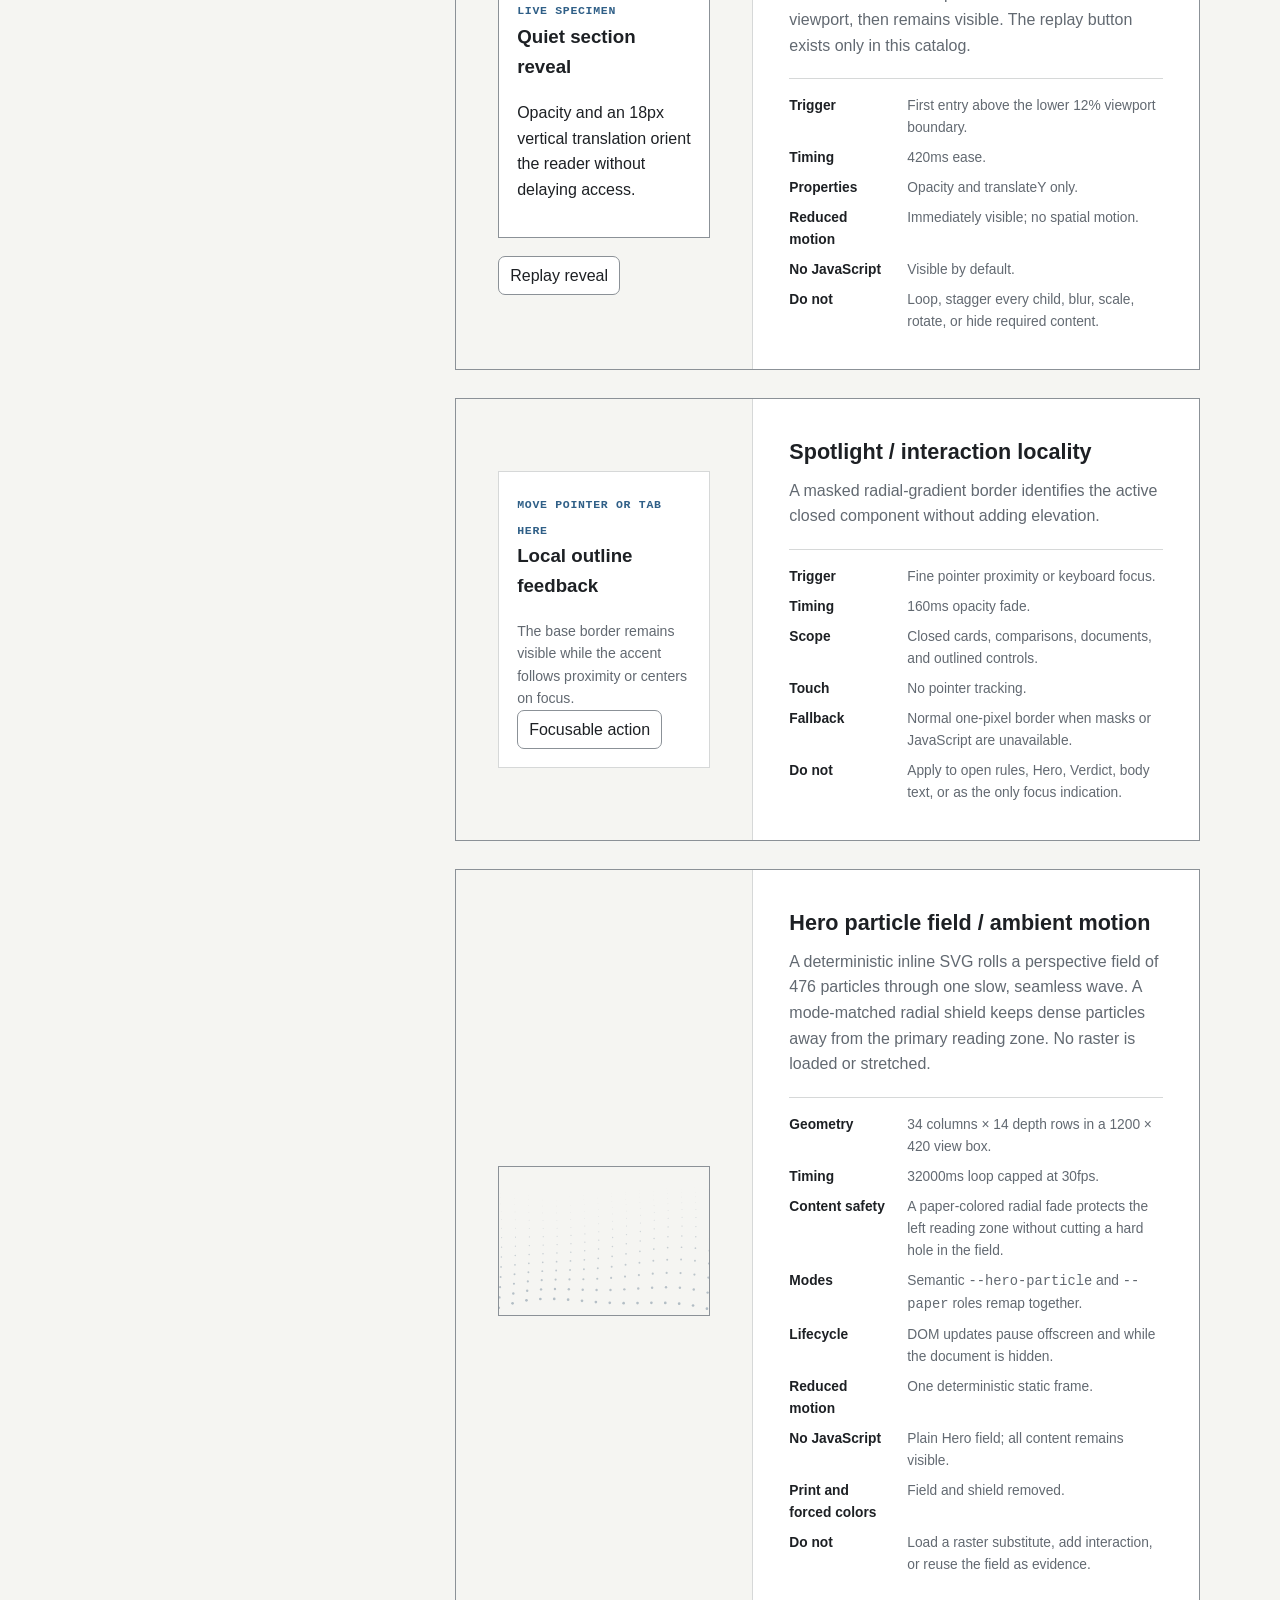
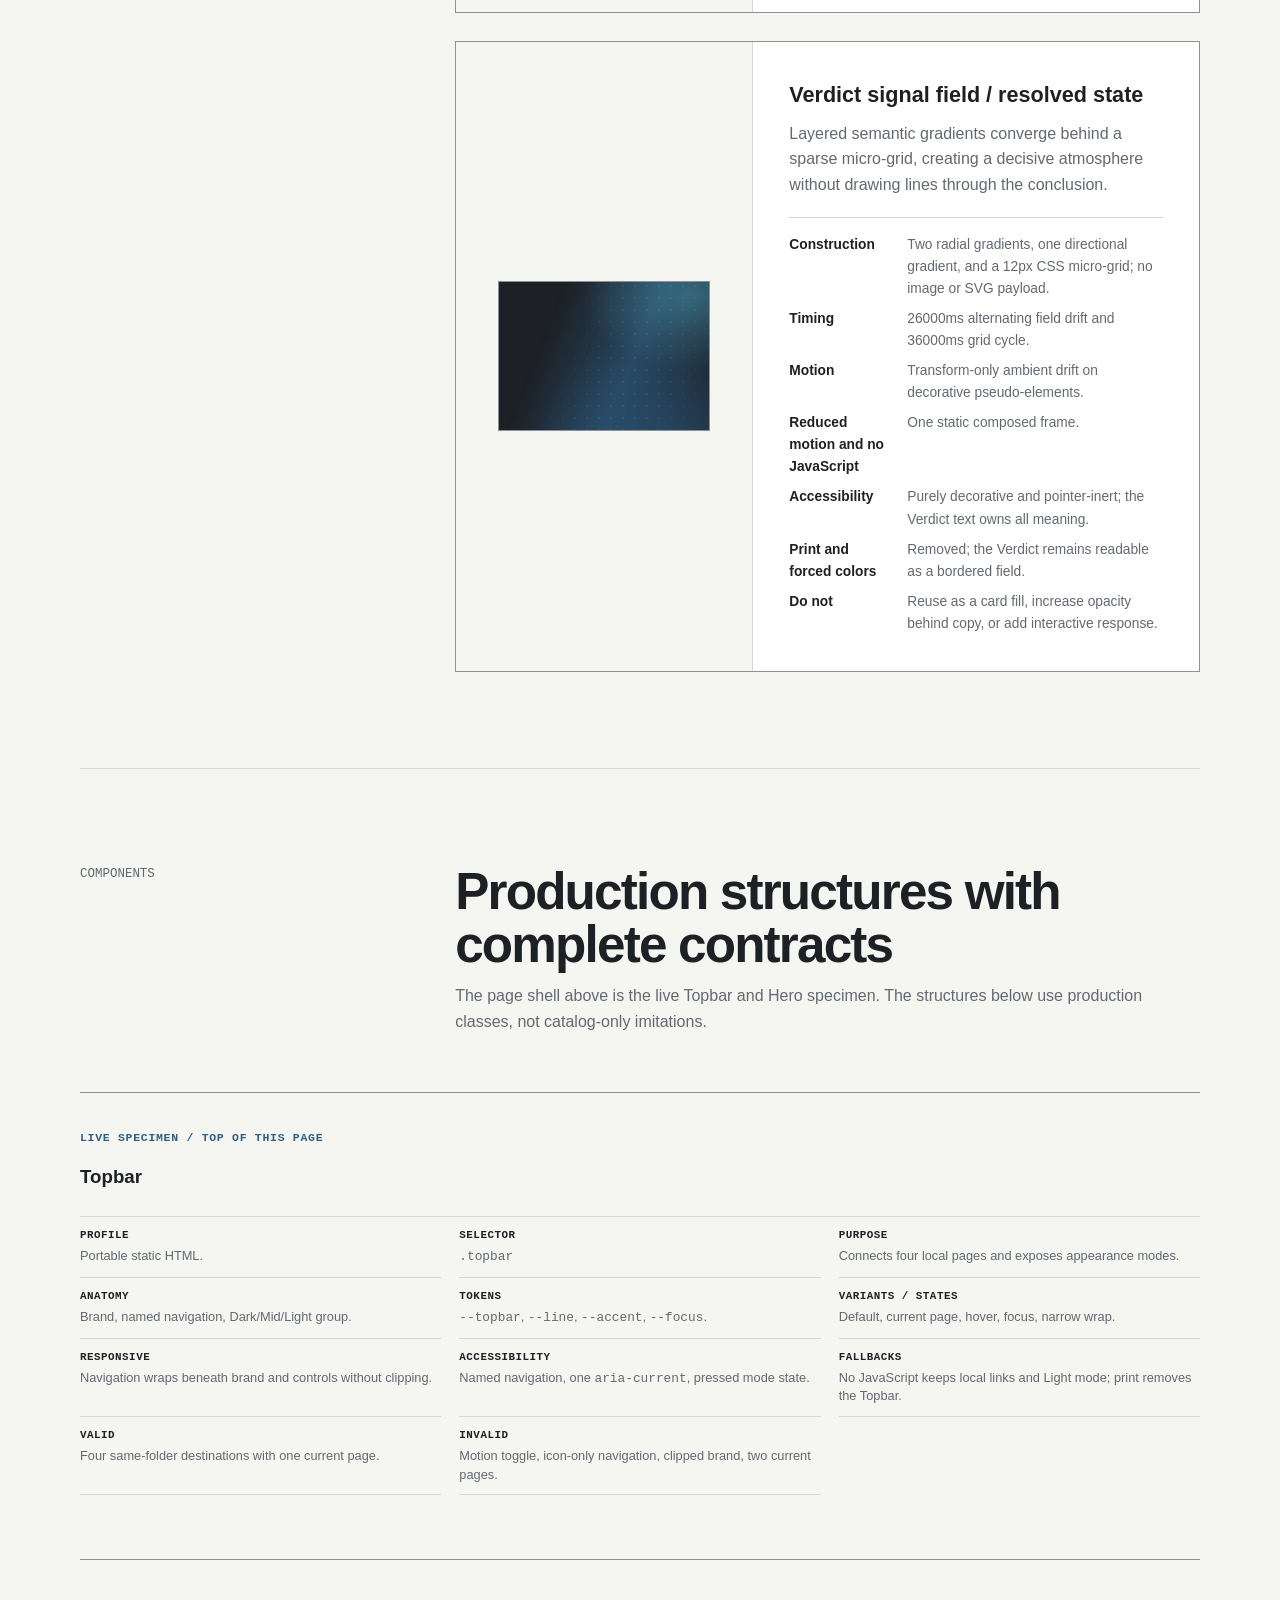
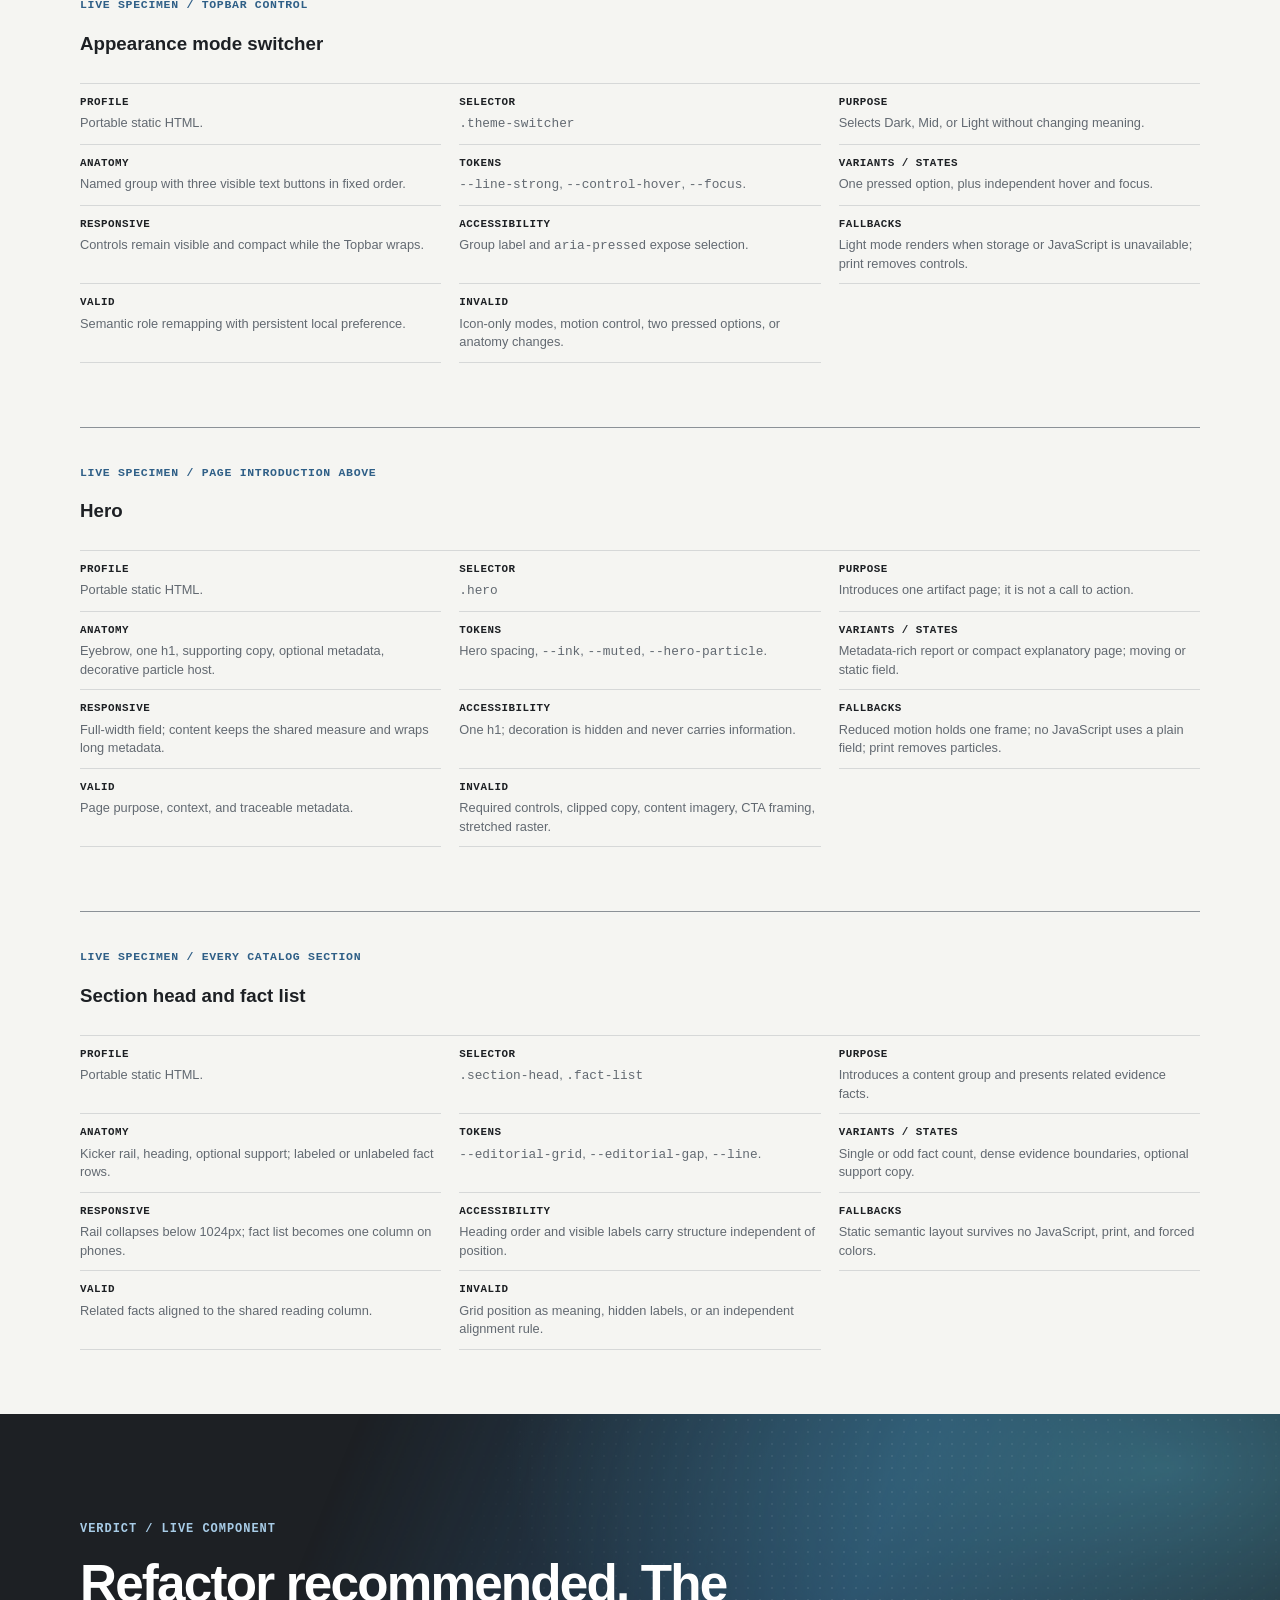
==== commit 098623c4: "feat(refactor-writing): complete catalog contracts" ====
--- a/refactor-writing/assets/report/design-system.html
+++ b/refactor-writing/assets/report/design-system.html
@@ -28,7 +28,7 @@
 
   <main>
     <header class="hero reveal is-visible">
-      <span class="eyebrow">System catalog / revision 8</span>
+      <span class="eyebrow">System catalog / revision 9</span>
       <h1>Evidence-first editorial reporting</h1>
       <p>A live reference for the foundations, tokens, primitives, effects, components, patterns, states, and implementation rules used by every generated writing-refactor artifact.</p>
       <div class="meta-line">
@@ -243,14 +243,38 @@
         <div><h2>Small roles with explicit boundaries</h2><p class="section-copy">These are the lowest-level reusable elements. Each specimen uses the production selector or semantic element.</p></div>
       </div>
       <div class="primitive-grid">
-        <article class="primitive-card"><div class="primitive-specimen"><a href="#primitives">Inline evidence link</a></div><b>Inline link</b><p>Action color, underline, and visible keyboard focus.</p><div class="primitive-meta"><code>a</code><span>Invalid: color-only current state.</span></div></article>
-        <article class="primitive-card"><div class="primitive-specimen"><span class="eyebrow">Writing refactor / recommendations</span></div><b>Eyebrow</b><p>Short page context above the page title.</p><div class="primitive-meta"><code>.eyebrow</code><span>Invalid: long explanatory prose.</span></div></article>
-        <article class="primitive-card"><div class="primitive-specimen"><span class="kicker">Evidence-backed changes</span></div><b>Kicker</b><p>Short section context in the label rail.</p><div class="primitive-meta"><code>.kicker</code><span>Invalid: decorative numbering without sequence.</span></div></article>
-        <article class="primitive-card"><div class="primitive-specimen"><span class="finding-index">Finding 01</span></div><b>Evidence index</b><p>Locates a finding without replacing its heading.</p><div class="primitive-meta"><code>.finding-index</code><span>Invalid: index as the only label.</span></div></article>
-        <article class="primitive-card"><div class="primitive-specimen">Replace <mark>soon</mark> with an exact review boundary.</div><b>Changed span</b><p>Marks only the exact language under review.</p><div class="primitive-meta"><code>mark</code><span>Invalid: warning, badge, or paragraph-wide emphasis.</span></div></article>
-        <article class="primitive-card"><div class="primitive-specimen"><span class="finding-status">Recommended — not applied</span></div><b>Textual status</b><p>Meaning remains complete without color.</p><div class="primitive-meta"><code>.finding-status</code><span>Invalid: green dot with no text.</span></div></article>
-        <article class="primitive-card"><div class="primitive-specimen"><button class="copy-button" type="button">Copy document</button></div><b>Action control</b><p>Bordered text action with hover, focus, and spotlight enhancement.</p><div class="primitive-meta"><code>.copy-button</code><span>Invalid: unlabeled icon-only action.</span></div></article>
-        <article class="primitive-card"><div class="primitive-specimen"><code>--editorial-grid</code></div><b>Inline code</b><p>Names exact selectors, values, paths, or tokens.</p><div class="primitive-meta"><code>code</code><span>Invalid: whole explanatory paragraphs.</span></div></article>
+        <article class="primitive-card" data-contract-kind="primitive" data-selector="a">
+          <div class="primitive-specimen"><a href="#primitives">Inline evidence link</a></div><b>Inline link</b>
+          <dl class="contract-summary"><div><dt>Selector</dt><dd><code>a</code></dd></div><div><dt>Tokens</dt><dd><code>--accent</code>, <code>--focus</code></dd></div><div><dt>States</dt><dd>Default, hover, focus, current page.</dd></div><div><dt>Responsive</dt><dd>Wraps with its text; never widens the page.</dd></div><div><dt>Accessibility</dt><dd>Underline and focus ring keep meaning independent of color.</dd></div><div><dt>Fallback</dt><dd>Same-folder and anchor navigation work without JavaScript.</dd></div><div><dt>Valid</dt><dd>Evidence anchors and local page navigation.</dd></div><div><dt>Invalid</dt><dd>Color-only current state or absolute artifact paths.</dd></div></dl>
+        </article>
+        <article class="primitive-card" data-contract-kind="primitive" data-selector=".eyebrow">
+          <div class="primitive-specimen"><span class="eyebrow">Writing refactor / recommendations</span></div><b>Eyebrow</b>
+          <dl class="contract-summary"><div><dt>Selector</dt><dd><code>.eyebrow</code></dd></div><div><dt>Tokens</dt><dd><code>--accent</code>, <code>--mono</code></dd></div><div><dt>States</dt><dd>Static text only.</dd></div><div><dt>Responsive</dt><dd>Wraps before colliding with the title.</dd></div><div><dt>Accessibility</dt><dd>Supports context; never replaces the heading.</dd></div><div><dt>Fallback</dt><dd>Plain text in print and forced colors.</dd></div><div><dt>Valid</dt><dd>Short page or Verdict context.</dd></div><div><dt>Invalid</dt><dd>Long prose, decoration, or the only page label.</dd></div></dl>
+        </article>
+        <article class="primitive-card" data-contract-kind="primitive" data-selector=".kicker">
+          <div class="primitive-specimen"><span class="kicker">Evidence-backed changes</span></div><b>Kicker</b>
+          <dl class="contract-summary"><div><dt>Selector</dt><dd><code>.kicker</code></dd></div><div><dt>Tokens</dt><dd><code>--muted</code>, <code>--mono</code></dd></div><div><dt>States</dt><dd>Static section context.</dd></div><div><dt>Responsive</dt><dd>Moves above the reading column below 1024px.</dd></div><div><dt>Accessibility</dt><dd>Precedes a real section heading.</dd></div><div><dt>Fallback</dt><dd>Readable text in print and no JavaScript.</dd></div><div><dt>Valid</dt><dd>Concise section category.</dd></div><div><dt>Invalid</dt><dd>Decorative numbering or an orphaned label.</dd></div></dl>
+        </article>
+        <article class="primitive-card" data-contract-kind="primitive" data-selector=".finding-index">
+          <div class="primitive-specimen"><span class="finding-index">Finding 01</span></div><b>Evidence index</b>
+          <dl class="contract-summary"><div><dt>Selector</dt><dd><code>.finding-index</code></dd></div><div><dt>Tokens</dt><dd><code>--accent</code>, <code>--mono</code></dd></div><div><dt>States</dt><dd>Static sequence label.</dd></div><div><dt>Responsive</dt><dd>Stacks above its heading below 1024px.</dd></div><div><dt>Accessibility</dt><dd>Visible text supplements, never replaces, the heading.</dd></div><div><dt>Fallback</dt><dd>Prints as ordinary labeled text.</dd></div><div><dt>Valid</dt><dd>Finding and ordered-method location.</dd></div><div><dt>Invalid</dt><dd>Index as the only accessible name.</dd></div></dl>
+        </article>
+        <article class="primitive-card" data-contract-kind="primitive" data-selector="mark">
+          <div class="primitive-specimen">Replace <mark>soon</mark> with an exact review boundary.</div><b>Changed span</b>
+          <dl class="contract-summary"><div><dt>Selector</dt><dd><code>mark</code></dd></div><div><dt>Tokens</dt><dd><code>--mark</code>, <code>--mark-ink</code></dd></div><div><dt>States</dt><dd>Exact original or proposed target.</dd></div><div><dt>Responsive</dt><dd>Wraps naturally with the containing sentence.</dd></div><div><dt>Accessibility</dt><dd>Comparison labels and adjacent text carry meaning beyond color.</dd></div><div><dt>Fallback</dt><dd>Forced colors retain structural emphasis.</dd></div><div><dt>Valid</dt><dd>Only the exact changed substring.</dd></div><div><dt>Invalid</dt><dd>Warning, badge, or paragraph-wide emphasis.</dd></div></dl>
+        </article>
+        <article class="primitive-card" data-contract-kind="primitive" data-selector=".finding-status">
+          <div class="primitive-specimen"><span class="finding-status">Recommended — not applied</span></div><b>Textual status</b>
+          <dl class="contract-summary"><div><dt>Selector</dt><dd><code>.finding-status</code></dd></div><div><dt>Tokens</dt><dd><code>--success</code>, <code>--mono</code></dd></div><div><dt>States</dt><dd>Recommended, applied state supplied by content.</dd></div><div><dt>Responsive</dt><dd>Wraps without detaching from the finding.</dd></div><div><dt>Accessibility</dt><dd>The complete state is written in text.</dd></div><div><dt>Fallback</dt><dd>Remains legible without color or JavaScript.</dd></div><div><dt>Valid</dt><dd>Accurate recommendation state.</dd></div><div><dt>Invalid</dt><dd>Unlabeled dot, color-only status, or invented approval.</dd></div></dl>
+        </article>
+        <article class="primitive-card" data-contract-kind="primitive" data-selector=".copy-button">
+          <div class="primitive-specimen"><span class="specimen-label">Appearance and focus specimen</span><button class="copy-button" type="button">Copy document</button></div><b>Action control</b>
+          <dl class="contract-summary"><div><dt>Selector</dt><dd><code>.copy-button</code></dd></div><div><dt>Tokens</dt><dd><code>--line-strong</code>, <code>--control-hover</code>, <code>--focus</code></dd></div><div><dt>States</dt><dd>Idle, hover, focus, copied, select-text fallback.</dd></div><div><dt>Responsive</dt><dd>Visible label wraps; minimum block size remains usable.</dd></div><div><dt>Accessibility</dt><dd>Text names the action; live status announces its result.</dd></div><div><dt>Fallback</dt><dd>Omitted without JavaScript; underlying document stays selectable.</dd></div><div><dt>Valid</dt><dd>Enhances an existing complete document.</dd></div><div><dt>Invalid</dt><dd>Icon-only action or the sole path to content.</dd></div></dl>
+        </article>
+        <article class="primitive-card" data-contract-kind="primitive" data-selector="code">
+          <div class="primitive-specimen"><code>--editorial-grid</code></div><b>Inline code</b>
+          <dl class="contract-summary"><div><dt>Selector</dt><dd><code>code</code></dd></div><div><dt>Tokens</dt><dd><code>--mono</code>, inherited text color.</dd></div><div><dt>States</dt><dd>Static exact identifier.</dd></div><div><dt>Responsive</dt><dd>Long values wrap within their owner.</dd></div><div><dt>Accessibility</dt><dd>Text remains copyable and is not encoded as imagery.</dd></div><div><dt>Fallback</dt><dd>Plain monospace text in print.</dd></div><div><dt>Valid</dt><dd>Selector, token, value, or path.</dd></div><div><dt>Invalid</dt><dd>Whole explanatory paragraphs.</dd></div></dl>
+        </article>
       </div>
     </section>
 
@@ -387,30 +411,25 @@
       </div>
 
       <div class="component-list">
-        <article class="component-contract">
+        <article class="component-contract" data-contract-kind="component" data-selector=".topbar">
           <span class="component-live-label">Live specimen / top of this page</span>
           <h3>Topbar</h3>
-          <div class="contract-grid"><div><b>Purpose</b><p>Connects the four local pages and exposes appearance modes.</p></div><div><b>Anatomy</b><p>Brand, local navigation, Dark/Mid/Light group.</p></div><div><b>States</b><p>Default, current page, hover, focus, narrow wrap.</p></div><div><b>Accessibility</b><p>Named navigation, one <code>aria-current</code>, pressed mode state.</p></div><div><b>Responsive</b><p>Navigation wraps beneath brand and controls.</p></div><div><b>Invalid</b><p>Motion toggle, icon-only navigation, clipped brand, two current pages.</p></div></div>
-        </article>
-        <article class="component-contract">
+          <dl class="contract-summary contract-summary--component"><div><dt>Profile</dt><dd>Portable static HTML.</dd></div><div><dt>Selector</dt><dd><code>.topbar</code></dd></div><div><dt>Purpose</dt><dd>Connects four local pages and exposes appearance modes.</dd></div><div><dt>Anatomy</dt><dd>Brand, named navigation, Dark/Mid/Light group.</dd></div><div><dt>Tokens</dt><dd><code>--topbar</code>, <code>--line</code>, <code>--accent</code>, <code>--focus</code>.</dd></div><div><dt>Variants / states</dt><dd>Default, current page, hover, focus, narrow wrap.</dd></div><div><dt>Responsive</dt><dd>Navigation wraps beneath brand and controls without clipping.</dd></div><div><dt>Accessibility</dt><dd>Named navigation, one <code>aria-current</code>, pressed mode state.</dd></div><div><dt>Fallbacks</dt><dd>No JavaScript keeps local links and Light mode; print removes the Topbar.</dd></div><div><dt>Valid</dt><dd>Four same-folder destinations with one current page.</dd></div><div><dt>Invalid</dt><dd>Motion toggle, icon-only navigation, clipped brand, two current pages.</dd></div></dl>
+        </article>
+        <article class="component-contract" data-contract-kind="component" data-selector=".theme-switcher">
           <span class="component-live-label">Live specimen / topbar control</span>
           <h3>Appearance mode switcher</h3>
-          <div class="contract-grid"><div><b>Purpose</b><p>Selects Dark, Mid, or Light without changing content or component anatomy.</p></div><div><b>Anatomy</b><p>Named group with three visible text buttons in a fixed order.</p></div><div><b>State</b><p>Exactly one option exposes <code>aria-pressed="true"</code>; hover and focus remain independent.</p></div><div><b>Persistence</b><p>The valid stored mode is applied before first paint and survives local page navigation.</p></div><div><b>Fallback</b><p>Light renders when storage or JavaScript is unavailable; content never depends on selection.</p></div><div><b>Invalid</b><p>Icon-only modes, a motion toggle, two pressed options, or a mode that changes meaning.</p></div></div>
-        </article>
-        <article class="component-contract">
+          <dl class="contract-summary contract-summary--component"><div><dt>Profile</dt><dd>Portable static HTML.</dd></div><div><dt>Selector</dt><dd><code>.theme-switcher</code></dd></div><div><dt>Purpose</dt><dd>Selects Dark, Mid, or Light without changing meaning.</dd></div><div><dt>Anatomy</dt><dd>Named group with three visible text buttons in fixed order.</dd></div><div><dt>Tokens</dt><dd><code>--line-strong</code>, <code>--control-hover</code>, <code>--focus</code>.</dd></div><div><dt>Variants / states</dt><dd>One pressed option, plus independent hover and focus.</dd></div><div><dt>Responsive</dt><dd>Controls remain visible and compact while the Topbar wraps.</dd></div><div><dt>Accessibility</dt><dd>Group label and <code>aria-pressed</code> expose selection.</dd></div><div><dt>Fallbacks</dt><dd>Light mode renders when storage or JavaScript is unavailable; print removes controls.</dd></div><div><dt>Valid</dt><dd>Semantic role remapping with persistent local preference.</dd></div><div><dt>Invalid</dt><dd>Icon-only modes, motion control, two pressed options, or anatomy changes.</dd></div></dl>
+        </article>
+        <article class="component-contract" data-contract-kind="component" data-selector=".hero">
           <span class="component-live-label">Live specimen / page introduction above</span>
           <h3>Hero</h3>
-          <div class="contract-grid"><div><b>Purpose</b><p>Introduces one artifact page. It is not a call to action.</p></div><div><b>Anatomy</b><p>Eyebrow, one h1, supporting copy, optional metadata.</p></div><div><b>Variants</b><p>Metadata-rich report or compact explanatory page.</p></div><div><b>Effect</b><p>Procedural particle field behind the normal content container; static when motion is reduced.</p></div><div><b>Edge cases</b><p>Long title, long path/status, absent metadata.</p></div><div><b>Invalid</b><p>Required controls, clipped copy, content imagery, CTA framing.</p></div></div>
-        </article>
-        <article class="component-contract">
+          <dl class="contract-summary contract-summary--component"><div><dt>Profile</dt><dd>Portable static HTML.</dd></div><div><dt>Selector</dt><dd><code>.hero</code></dd></div><div><dt>Purpose</dt><dd>Introduces one artifact page; it is not a call to action.</dd></div><div><dt>Anatomy</dt><dd>Eyebrow, one h1, supporting copy, optional metadata, decorative particle host.</dd></div><div><dt>Tokens</dt><dd>Hero spacing, <code>--ink</code>, <code>--muted</code>, <code>--hero-particle</code>.</dd></div><div><dt>Variants / states</dt><dd>Metadata-rich report or compact explanatory page; moving or static field.</dd></div><div><dt>Responsive</dt><dd>Full-width field; content keeps the shared measure and wraps long metadata.</dd></div><div><dt>Accessibility</dt><dd>One h1; decoration is hidden and never carries information.</dd></div><div><dt>Fallbacks</dt><dd>Reduced motion holds one frame; no JavaScript uses a plain field; print removes particles.</dd></div><div><dt>Valid</dt><dd>Page purpose, context, and traceable metadata.</dd></div><div><dt>Invalid</dt><dd>Required controls, clipped copy, content imagery, CTA framing, stretched raster.</dd></div></dl>
+        </article>
+        <article class="component-contract" data-contract-kind="component" data-selector=".section-head, .fact-list">
           <span class="component-live-label">Live specimen / every catalog section</span>
           <h3>Section head and fact list</h3>
-          <div class="fact-list">
-            <div class="fact"><b>Section head</b><p>Short kicker in the label rail plus heading and optional supporting copy.</p></div>
-            <div class="fact"><b>Fact list</b><p>Labeled or unlabeled facts in two columns, stacking to one on phones.</p></div>
-            <div class="fact"><b>Variants</b><p>Single fact, odd item count, and dense evidence-boundary summary.</p></div>
-            <div class="fact"><b>Invalid</b><p>Grid position as meaning, hidden labels, or an independent alignment rule.</p></div>
-          </div>
+          <dl class="contract-summary contract-summary--component"><div><dt>Profile</dt><dd>Portable static HTML.</dd></div><div><dt>Selector</dt><dd><code>.section-head</code>, <code>.fact-list</code></dd></div><div><dt>Purpose</dt><dd>Introduces a content group and presents related evidence facts.</dd></div><div><dt>Anatomy</dt><dd>Kicker rail, heading, optional support; labeled or unlabeled fact rows.</dd></div><div><dt>Tokens</dt><dd><code>--editorial-grid</code>, <code>--editorial-gap</code>, <code>--line</code>.</dd></div><div><dt>Variants / states</dt><dd>Single or odd fact count, dense evidence boundaries, optional support copy.</dd></div><div><dt>Responsive</dt><dd>Rail collapses below 1024px; fact list becomes one column on phones.</dd></div><div><dt>Accessibility</dt><dd>Heading order and visible labels carry structure independent of position.</dd></div><div><dt>Fallbacks</dt><dd>Static semantic layout survives no JavaScript, print, and forced colors.</dd></div><div><dt>Valid</dt><dd>Related facts aligned to the shared reading column.</dd></div><div><dt>Invalid</dt><dd>Grid position as meaning, hidden labels, or an independent alignment rule.</dd></div></dl>
         </article>
 
         <section class="verdict reveal" aria-label="Verdict Band component specimen">
@@ -420,9 +439,9 @@
             <p>Use once near the beginning of a report. The signal field is decorative; no controls belong inside it.</p>
           </div>
         </section>
-        <article class="component-contract">
+        <article class="component-contract" data-contract-kind="component" data-selector=".verdict">
           <h3>Verdict Band</h3>
-          <div class="contract-grid"><div><b>Purpose</b><p>Presents the report’s decisive conclusion.</p></div><div><b>Anatomy</b><p>Verdict label, prominent statement, optional support, decorative signal field.</p></div><div><b>Variants</b><p>Short or long verdict; one per report.</p></div><div><b>Modes</b><p>Dedicated inverse and signal roles remap in Light, Mid, and Dark.</p></div><div><b>Print</b><p>Signal field removed; white field and strong border retained.</p></div><div><b>Invalid</b><p>Multiple bands, controls in the field, high-frequency motion, decorative reuse.</p></div></div>
+          <dl class="contract-summary contract-summary--component"><div><dt>Profile</dt><dd>Portable static HTML.</dd></div><div><dt>Selector</dt><dd><code>.verdict</code></dd></div><div><dt>Purpose</dt><dd>Presents the report’s decisive conclusion once near the opening.</dd></div><div><dt>Anatomy</dt><dd>Verdict label, prominent statement, optional support, decorative signal field.</dd></div><div><dt>Tokens</dt><dd><code>--verdict-bg</code>, ink roles, two signal roles, micro-grid, ambient durations.</dd></div><div><dt>Variants / states</dt><dd>Short or long verdict; Light, Mid, Dark; moving or static field.</dd></div><div><dt>Responsive</dt><dd>Full bleed with measured content; long conclusions wrap without clipping.</dd></div><div><dt>Accessibility</dt><dd>Semantic heading and text carry all meaning; decoration is pointer-inert.</dd></div><div><dt>Fallbacks</dt><dd>Reduced motion and no JavaScript hold the field static; print and forced colors remove it.</dd></div><div><dt>Valid</dt><dd>One evidence-backed decision per report.</dd></div><div><dt>Invalid</dt><dd>Multiple bands, controls, high-frequency motion, or decorative reuse.</dd></div></dl>
         </article>
 
         <article class="finding reveal">
@@ -438,9 +457,9 @@
           </div>
           <span class="finding-status">Recommended — not applied</span>
         </article>
-        <article class="component-contract">
+        <article class="component-contract" data-contract-kind="component" data-selector=".finding, .comparison, .proof-grid, .finding-status">
           <h3>Finding, comparison, proof, and status</h3>
-          <div class="contract-grid"><div><b>Anatomy</b><p>Index, heading, Original/Proposal, three proof responsibilities, text status.</p></div><div><b>Variants</b><p>Recommendation or complete no-change branch.</p></div><div><b>Responsive</b><p>Comparison and proof stack; evidence order remains.</p></div><div><b>Highlight</b><p><code>mark</code> wraps only the exact changed language.</p></div><div><b>Spotlight</b><p>Comparison boundary may respond; proof rails remain open.</p></div><div><b>Invalid</b><p>Missing side, detached proof, paragraph-wide mark, color-only status.</p></div></div>
+          <dl class="contract-summary contract-summary--component"><div><dt>Profile</dt><dd>Portable static HTML.</dd></div><div><dt>Selector</dt><dd><code>.finding</code>, <code>.comparison</code>, <code>.proof-grid</code>, <code>.finding-status</code></dd></div><div><dt>Purpose</dt><dd>Keeps exact language, proposal, evidence, rationale, preservation, and state adjacent.</dd></div><div><dt>Anatomy</dt><dd>Index, heading, Original/Proposal, three proof responsibilities, textual status.</dd></div><div><dt>Tokens</dt><dd>Editorial grid, strong/quiet rules, surface, mark, success, spotlight.</dd></div><div><dt>Variants / states</dt><dd>One or more recommendations; a no-change report omits finding components entirely.</dd></div><div><dt>Responsive</dt><dd>Comparison and proof stack while evidence order remains unchanged.</dd></div><div><dt>Accessibility</dt><dd>Headings and labels distinguish sides; exact marks and status are not color-only.</dd></div><div><dt>Fallbacks</dt><dd>Base boundaries survive no JavaScript, touch, forced colors, and print.</dd></div><div><dt>Valid</dt><dd>Exact targets with adjacent proof and honest application state.</dd></div><div><dt>Invalid</dt><dd>Missing side, detached proof, paragraph-wide mark, or color-only status.</dd></div></dl>
         </article>
 
         <div class="method-path">
@@ -448,9 +467,9 @@
           <article class="method-step reveal"><span class="finding-index">02 / Test</span><div><h3>Require consequential value</h3><p>Keep a change only when evidence supports a real improvement and protected meaning survives.</p></div></article>
           <article class="method-step reveal"><span class="finding-index">03 / Deliver</span><div><h3>Return one complete document</h3><p>End with copy-ready output so the reader never reconstructs the result.</p></div></article>
         </div>
-        <article class="component-contract">
+        <article class="component-contract" data-contract-kind="component" data-selector=".method-path, .method-step">
           <h3>Method path</h3>
-          <div class="contract-grid"><div><b>Purpose</b><p>Explains a genuinely ordered review process.</p></div><div><b>Anatomy</b><p>Sequence label, step heading, explanatory copy.</p></div><div><b>Variants</b><p>Compact two-step specimen or complete four-step workflow.</p></div><div><b>Responsive</b><p>Rail and body stack while order remains explicit.</p></div><div><b>Invalid</b><p>Numbering unrelated facts or forcing a branching process into a line.</p></div></div>
+          <dl class="contract-summary contract-summary--component"><div><dt>Profile</dt><dd>Portable static HTML.</dd></div><div><dt>Selector</dt><dd><code>.method-path</code>, <code>.method-step</code></dd></div><div><dt>Purpose</dt><dd>Explains a genuinely ordered review process.</dd></div><div><dt>Anatomy</dt><dd>Sequence label, step heading, explanatory copy.</dd></div><div><dt>Tokens</dt><dd>Editorial grid, quiet rule, accent index, shared type roles.</dd></div><div><dt>Variants / states</dt><dd>Compact specimen or complete four-step workflow; static content.</dd></div><div><dt>Responsive</dt><dd>Rail and body stack while order remains explicit.</dd></div><div><dt>Accessibility</dt><dd>Visible numbers and headings communicate order without layout dependence.</dd></div><div><dt>Fallbacks</dt><dd>Static sequence remains intact in print, forced colors, and no JavaScript.</dd></div><div><dt>Valid</dt><dd>A process with a real required order.</dd></div><div><dt>Invalid</dt><dd>Numbering unrelated facts or flattening a branching process into a line.</dd></div></dl>
         </article>
 
         <div class="document-shell reveal">
@@ -459,14 +478,14 @@
 
 The maintainer retains the final publication decision.</pre>
         </div>
-        <article class="component-contract">
+        <article class="component-contract" data-contract-kind="component" data-selector=".document-shell">
           <h3>Document shell</h3>
-          <div class="contract-grid"><div><b>Purpose</b><p>Delivers exact readable, selectable, copy-ready source or output.</p></div><div><b>Variants</b><p>Uncapped output document or constrained-height skill source.</p></div><div><b>States</b><p>Idle, keyboard focus, Copied, Select text fallback, no JavaScript.</p></div><div><b>Accessibility</b><p>Visible control name, live status, selectable content.</p></div><div><b>Fallback</b><p>Copy is optional; the document remains complete.</p></div><div><b>Invalid</b><p>Missing target/live region, nested documents, capped final output.</p></div></div>
-        </article>
-        <article class="component-contract">
+          <dl class="contract-summary contract-summary--component"><div><dt>Profile</dt><dd>Portable static HTML.</dd></div><div><dt>Selector</dt><dd><code>.document-shell</code></dd></div><div><dt>Purpose</dt><dd>Delivers exact readable, selectable, copy-ready source or output.</dd></div><div><dt>Anatomy</dt><dd>Toolbar, visible label, optional copy group, live status, preformatted document.</dd></div><div><dt>Tokens</dt><dd>Surface, ink, quiet/strong rules, mono family, focus, control roles.</dd></div><div><dt>Variants / states</dt><dd>Uncapped output or constrained skill source; idle, focus, copied, select-text fallback.</dd></div><div><dt>Responsive</dt><dd>Toolbar wraps; long source wraps inside the component, never the page.</dd></div><div><dt>Accessibility</dt><dd>Visible action name, polite live status, keyboard-selectable complete text.</dd></div><div><dt>Fallbacks</dt><dd>Copy is optional; no JavaScript and print retain the entire document.</dd></div><div><dt>Valid</dt><dd>One complete source or final document with optional enhancement.</dd></div><div><dt>Invalid</dt><dd>Missing target or live region, nested documents, capped final output.</dd></div></dl>
+        </article>
+        <article class="component-contract" data-contract-kind="component" data-selector=".page-footer">
           <span class="component-live-label">Live specimen / bottom of every page</span>
           <h3>Footer</h3>
-          <div class="contract-grid"><div><b>Purpose</b><p>Closes the page with artifact identity and delivery context.</p></div><div><b>Anatomy</b><p>Two short text items separated from content by one quiet rule.</p></div><div><b>Responsive</b><p>Items stack at phone width without changing order.</p></div><div><b>Print</b><p>Remains text-only and uses the printable page width.</p></div><div><b>Accessibility</b><p>Uses the page <code>contentinfo</code> landmark; no navigation is duplicated.</p></div><div><b>Invalid</b><p>Required controls, legal boilerplate, decorative icons, or a second page navigation.</p></div></div>
+          <dl class="contract-summary contract-summary--component"><div><dt>Profile</dt><dd>Portable static HTML.</dd></div><div><dt>Selector</dt><dd><code>.page-footer</code></dd></div><div><dt>Purpose</dt><dd>Closes the page with artifact identity and delivery context.</dd></div><div><dt>Anatomy</dt><dd>Two short text items separated from content by one quiet rule.</dd></div><div><dt>Tokens</dt><dd>Page maximum, muted text, quiet rule, desktop and phone gutters.</dd></div><div><dt>Variants / states</dt><dd>Report identity or catalog revision; static content.</dd></div><div><dt>Responsive</dt><dd>Items stack at phone width without changing order.</dd></div><div><dt>Accessibility</dt><dd>Uses <code>contentinfo</code>; does not duplicate navigation.</dd></div><div><dt>Fallbacks</dt><dd>Remains text-only in no JavaScript, forced colors, and print.</dd></div><div><dt>Valid</dt><dd>Concise artifact identity and context.</dd></div><div><dt>Invalid</dt><dd>Required controls, legal boilerplate, decorative icons, or second navigation.</dd></div></dl>
         </article>
       </div>
     </section>
@@ -477,12 +496,30 @@
         <div><h2>Repeated compositions, not one-off layouts</h2><p class="section-copy">Patterns solve recurring communication jobs across materially different report pages while reusing the same primitives and components. Each card responds to its own width, preserving every step without clipping or horizontal scrolling.</p></div>
       </div>
       <div class="pattern-grid">
-        <article class="pattern-card"><b>Report opening</b><div class="pattern-flow"><span class="pattern-step">Hero</span><span class="pattern-arrow">→</span><span class="pattern-step">Verdict</span><span class="pattern-arrow">→</span><span class="pattern-step">Protected meaning</span></div><p>Establish purpose, decision, then constraints. Used on recommendation and no-change reports.</p></article>
-        <article class="pattern-card"><b>Evidence adjacency</b><div class="pattern-flow"><span class="pattern-step">Finding</span><span class="pattern-arrow">→</span><span class="pattern-step">Comparison</span><span class="pattern-arrow">→</span><span class="pattern-step">Proof + status</span></div><p>Keeps the proposal and its basis together. Never detach rationale from reviewed language.</p></article>
-        <article class="pattern-card"><b>Copy-ready handoff</b><div class="pattern-flow"><span class="pattern-step">Section head</span><span class="pattern-arrow">→</span><span class="pattern-step">Document shell</span><span class="pattern-arrow">→</span><span class="pattern-step">Optional copy</span></div><p>Used for revised output and unchanged output. Reading never depends on the control.</p></article>
-        <article class="pattern-card"><b>Source traceability</b><div class="pattern-flow"><span class="pattern-step">Hero metadata</span><span class="pattern-arrow">→</span><span class="pattern-step">Exact source</span><span class="pattern-arrow">→</span><span class="pattern-step">Source note</span></div><p>Connects status, path, hash, and embedded SKILL.md without rewriting the source.</p></article>
-        <article class="pattern-card"><b>Decision-process path</b><div class="pattern-flow"><span class="pattern-step">Evidence facts</span><span class="pattern-arrow">→</span><span class="pattern-step">Ordered method</span><span class="pattern-arrow">→</span><span class="pattern-step">Assumptions</span></div><p>Explains how candidates were accepted or rejected without turning the report into process theater.</p></article>
-        <article class="pattern-card"><b>No-change branch</b><div class="pattern-flow"><span class="pattern-step">No-change verdict</span><span class="pattern-arrow">→</span><span class="pattern-step">Zero findings</span><span class="pattern-arrow">→</span><span class="pattern-step">Unchanged output</span></div><p>Returns the complete source with an explicit no-change decision rather than an empty report.</p></article>
+        <article class="pattern-card" data-contract-kind="pattern">
+          <b>Report opening</b><div class="pattern-flow"><span class="pattern-step">Hero</span><span class="pattern-arrow">→</span><span class="pattern-step">Verdict</span><span class="pattern-arrow">→</span><span class="pattern-step">Protected meaning</span></div>
+          <dl class="contract-summary"><div><dt>Problem</dt><dd>Readers need purpose, decision, and constraints before detail.</dd></div><div><dt>Sequence</dt><dd>Hero → Verdict → Protected meaning.</dd></div><div><dt>Variation</dt><dd>Recommendation and no-change reports use different verdict copy.</dd></div><div><dt>Responsive</dt><dd>Each component adapts independently; sequence remains vertical.</dd></div><div><dt>Accessibility / resilience</dt><dd>Landmarks and headings preserve order without motion or decoration.</dd></div><div><dt>Invalid</dt><dd>Verdict before page purpose, missing constraints, or multiple Verdict bands.</dd></div></dl>
+        </article>
+        <article class="pattern-card" data-contract-kind="pattern">
+          <b>Evidence adjacency</b><div class="pattern-flow"><span class="pattern-step">Finding</span><span class="pattern-arrow">→</span><span class="pattern-step">Comparison</span><span class="pattern-arrow">→</span><span class="pattern-step">Proof + status</span></div>
+          <dl class="contract-summary"><div><dt>Problem</dt><dd>A proposed change is unsafe when its exact source and basis are detached.</dd></div><div><dt>Sequence</dt><dd>Finding → Comparison → Proof + status.</dd></div><div><dt>Variation</dt><dd>Content length and finding count may vary; responsibilities do not.</dd></div><div><dt>Responsive</dt><dd>Comparison and proof stack without changing reading order.</dd></div><div><dt>Accessibility / resilience</dt><dd>Headings, Original/Proposal labels, and textual status survive every mode.</dd></div><div><dt>Invalid</dt><dd>Detached rationale, missing side, color-only status, or broad highlight.</dd></div></dl>
+        </article>
+        <article class="pattern-card" data-contract-kind="pattern">
+          <b>Copy-ready handoff</b><div class="pattern-flow"><span class="pattern-step">Section head</span><span class="pattern-arrow">→</span><span class="pattern-step">Document shell</span><span class="pattern-arrow">→</span><span class="pattern-step">Optional copy</span></div>
+          <dl class="contract-summary"><div><dt>Problem</dt><dd>Readers need one complete outcome without reconstructing fragments.</dd></div><div><dt>Sequence</dt><dd>Section head → Document shell → Optional copy.</dd></div><div><dt>Variation</dt><dd>Complete revision or complete unchanged source.</dd></div><div><dt>Responsive</dt><dd>Toolbar wraps and document text stays inside its boundary.</dd></div><div><dt>Accessibility / resilience</dt><dd>Document remains readable, selectable, and printable when copy fails.</dd></div><div><dt>Invalid</dt><dd>Fragment-only delivery, capped output, or copy as the sole access path.</dd></div></dl>
+        </article>
+        <article class="pattern-card" data-contract-kind="pattern">
+          <b>Source traceability</b><div class="pattern-flow"><span class="pattern-step">Hero metadata</span><span class="pattern-arrow">→</span><span class="pattern-step">Exact source</span><span class="pattern-arrow">→</span><span class="pattern-step">Source note</span></div>
+          <dl class="contract-summary"><div><dt>Problem</dt><dd>The operating instructions must be traceable without being rewritten.</dd></div><div><dt>Sequence</dt><dd>Hero metadata → Exact source → Source note.</dd></div><div><dt>Variation</dt><dd>Status, path, hash, and source length vary by invocation.</dd></div><div><dt>Responsive</dt><dd>Long metadata and source wrap within the shared page measure.</dd></div><div><dt>Accessibility / resilience</dt><dd>Text and SHA-256 remain selectable without JavaScript or color.</dd></div><div><dt>Invalid</dt><dd>Paraphrased source, omitted status, unverifiable hash, or external dependency.</dd></div></dl>
+        </article>
+        <article class="pattern-card" data-contract-kind="pattern">
+          <b>Decision-process path</b><div class="pattern-flow"><span class="pattern-step">Evidence facts</span><span class="pattern-arrow">→</span><span class="pattern-step">Ordered method</span><span class="pattern-arrow">→</span><span class="pattern-step">Assumptions</span></div>
+          <dl class="contract-summary"><div><dt>Problem</dt><dd>Readers need the decision boundary without process theater.</dd></div><div><dt>Sequence</dt><dd>Evidence facts → Ordered method → Assumptions.</dd></div><div><dt>Variation</dt><dd>Boundary count and disclosed assumptions may vary.</dd></div><div><dt>Responsive</dt><dd>Facts and steps stack while their headings preserve order.</dd></div><div><dt>Accessibility / resilience</dt><dd>Visible labels separate evidence, inference, redaction, and assumption.</dd></div><div><dt>Invalid</dt><dd>Hidden assumptions, invented evidence, or numbering unrelated facts.</dd></div></dl>
+        </article>
+        <article class="pattern-card" data-contract-kind="pattern">
+          <b>No-change branch</b><div class="pattern-flow"><span class="pattern-step">No-change verdict</span><span class="pattern-arrow">→</span><span class="pattern-step">Zero findings</span><span class="pattern-arrow">→</span><span class="pattern-step">Unchanged output</span></div>
+          <dl class="contract-summary"><div><dt>Problem</dt><dd>A valid no-change decision still needs a complete deliverable.</dd></div><div><dt>Sequence</dt><dd>No-change verdict → Zero findings → Unchanged output.</dd></div><div><dt>Variation</dt><dd>Source length varies; the heading and zero-finding rule do not.</dd></div><div><dt>Responsive</dt><dd>The complete unchanged document wraps within its shell.</dd></div><div><dt>Accessibility / resilience</dt><dd>Explicit text communicates no change; no empty-state inference is required.</dd></div><div><dt>Invalid</dt><dd>Invented edits, an empty report, or omitted unchanged source.</dd></div></dl>
+        </article>
       </div>
     </section>
 
@@ -565,7 +602,7 @@
     </section>
   </main>
 
-  <footer class="page-footer"><span>Refactor Writing</span><span>Design-system catalog / revision 8</span></footer>
+  <footer class="page-footer"><span>Refactor Writing</span><span>Design-system catalog / revision 9</span></footer>
   <script src="./artifact.js"></script>
 </body>
 </html>
--- a/refactor-writing/assets/report/artifact.css
+++ b/refactor-writing/assets/report/artifact.css
@@ -1238,6 +1238,39 @@
 .contract-grid b,
 .contract-grid strong { display: block; margin-bottom: 4px; font-size: 0.83rem; }
 .contract-grid p { margin-bottom: 0; color: var(--muted); font-size: 0.88rem; }
+.contract-summary {
+  display: grid;
+  grid-template-columns: repeat(2, minmax(0, 1fr));
+  gap: 0 18px;
+  min-width: 0;
+  margin: 18px 0 0;
+  border-top: var(--rule-width) solid var(--line);
+}
+.contract-summary--component {
+  grid-template-columns: repeat(3, minmax(0, 1fr));
+  margin-top: 24px;
+}
+.contract-summary > div {
+  min-width: 0;
+  padding: 10px 0;
+  border-bottom: var(--rule-width) solid var(--line);
+}
+.contract-summary dt {
+  margin-bottom: 3px;
+  color: var(--ink);
+  font-family: var(--mono);
+  font-size: 0.68rem;
+  font-weight: 700;
+  letter-spacing: 0.045em;
+  text-transform: uppercase;
+}
+.contract-summary dd {
+  margin: 0;
+  color: var(--muted);
+  font-size: 0.8rem;
+  line-height: 1.45;
+  overflow-wrap: anywhere;
+}
 
 .pattern-card {
   container-type: inline-size;
@@ -1408,7 +1441,8 @@
     border-right: 0;
     border-bottom: var(--rule-width) solid var(--line);
   }
-  .contract-grid { grid-template-columns: repeat(2, minmax(0, 1fr)); }
+  .contract-grid,
+  .contract-summary--component { grid-template-columns: repeat(2, minmax(0, 1fr)); }
 }
 
 @media (max-width: 700px) {
@@ -1431,7 +1465,9 @@
   .pattern-grid,
   .state-grid,
   .profile-grid,
-  .contract-grid {
+  .contract-grid,
+  .contract-summary,
+  .contract-summary--component {
     grid-template-columns: 1fr;
   }
   .catalog-family-head { grid-template-columns: 1fr; gap: 6px; }
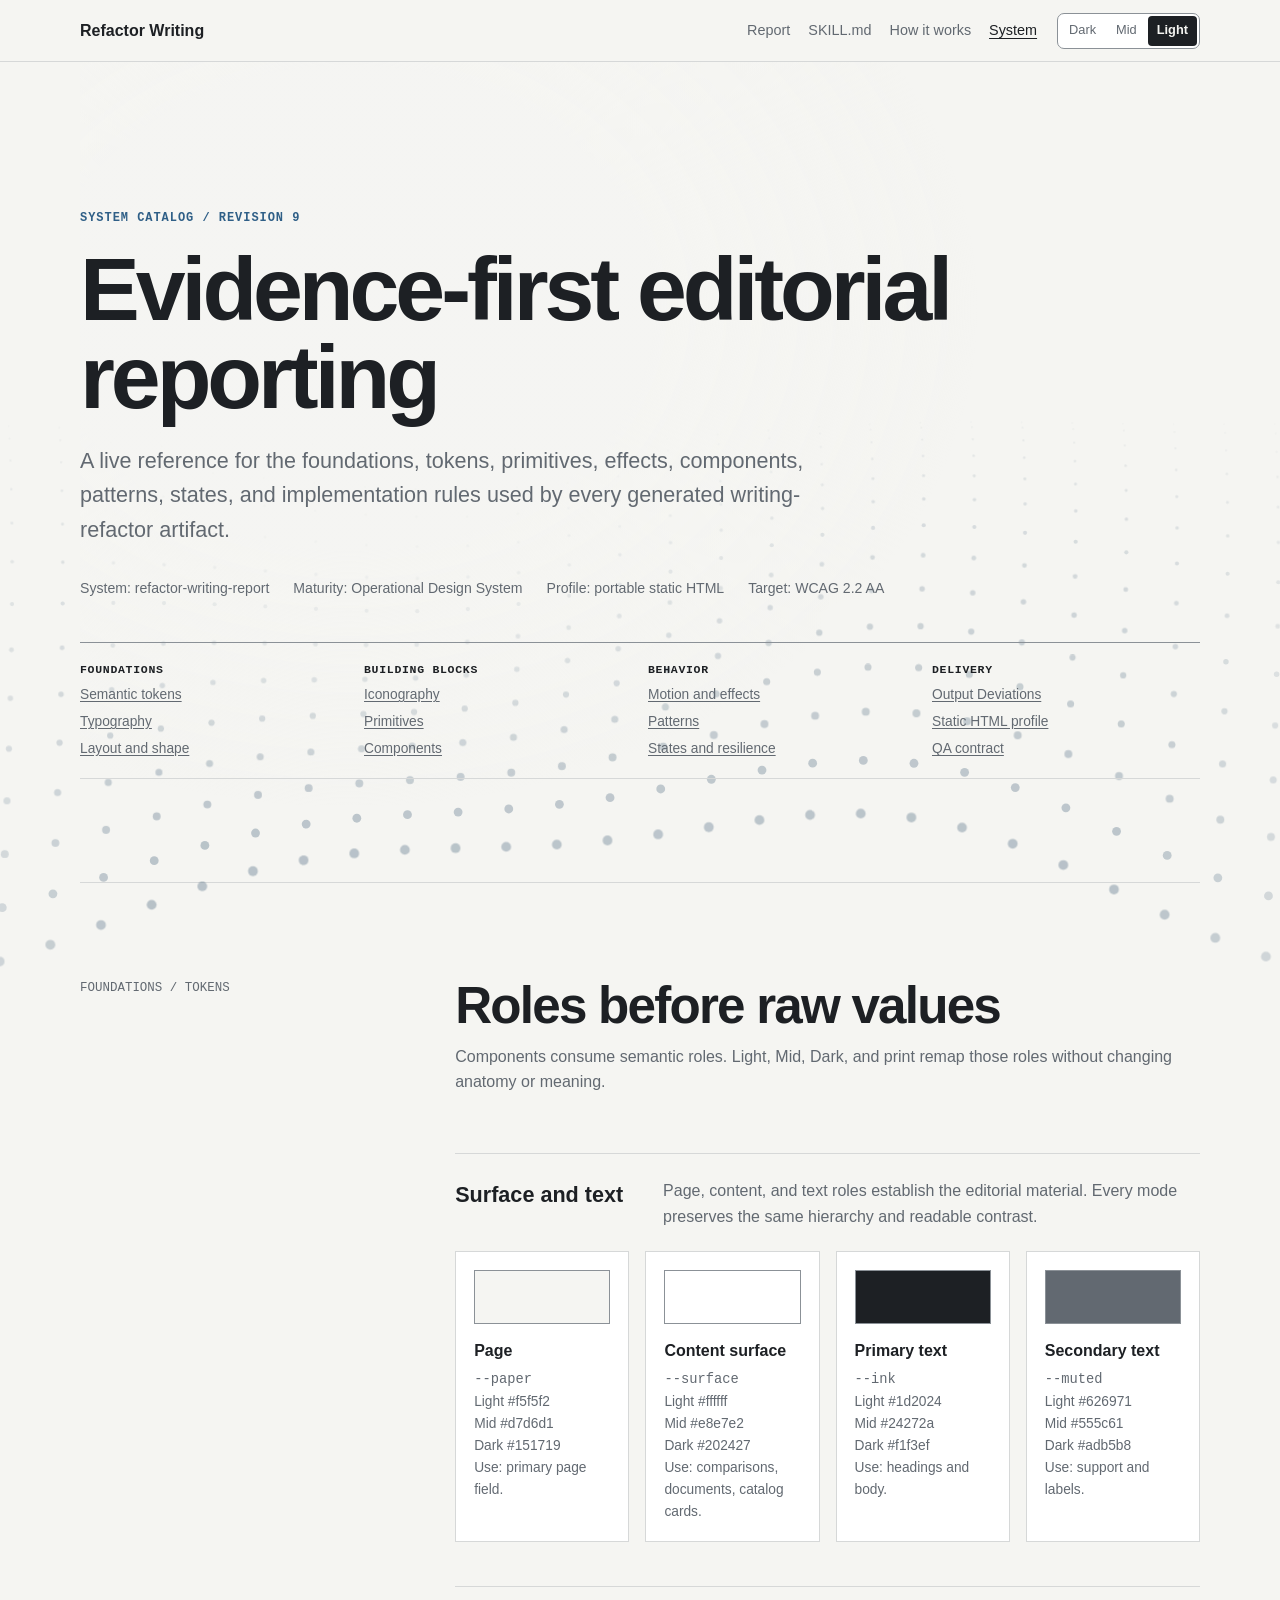
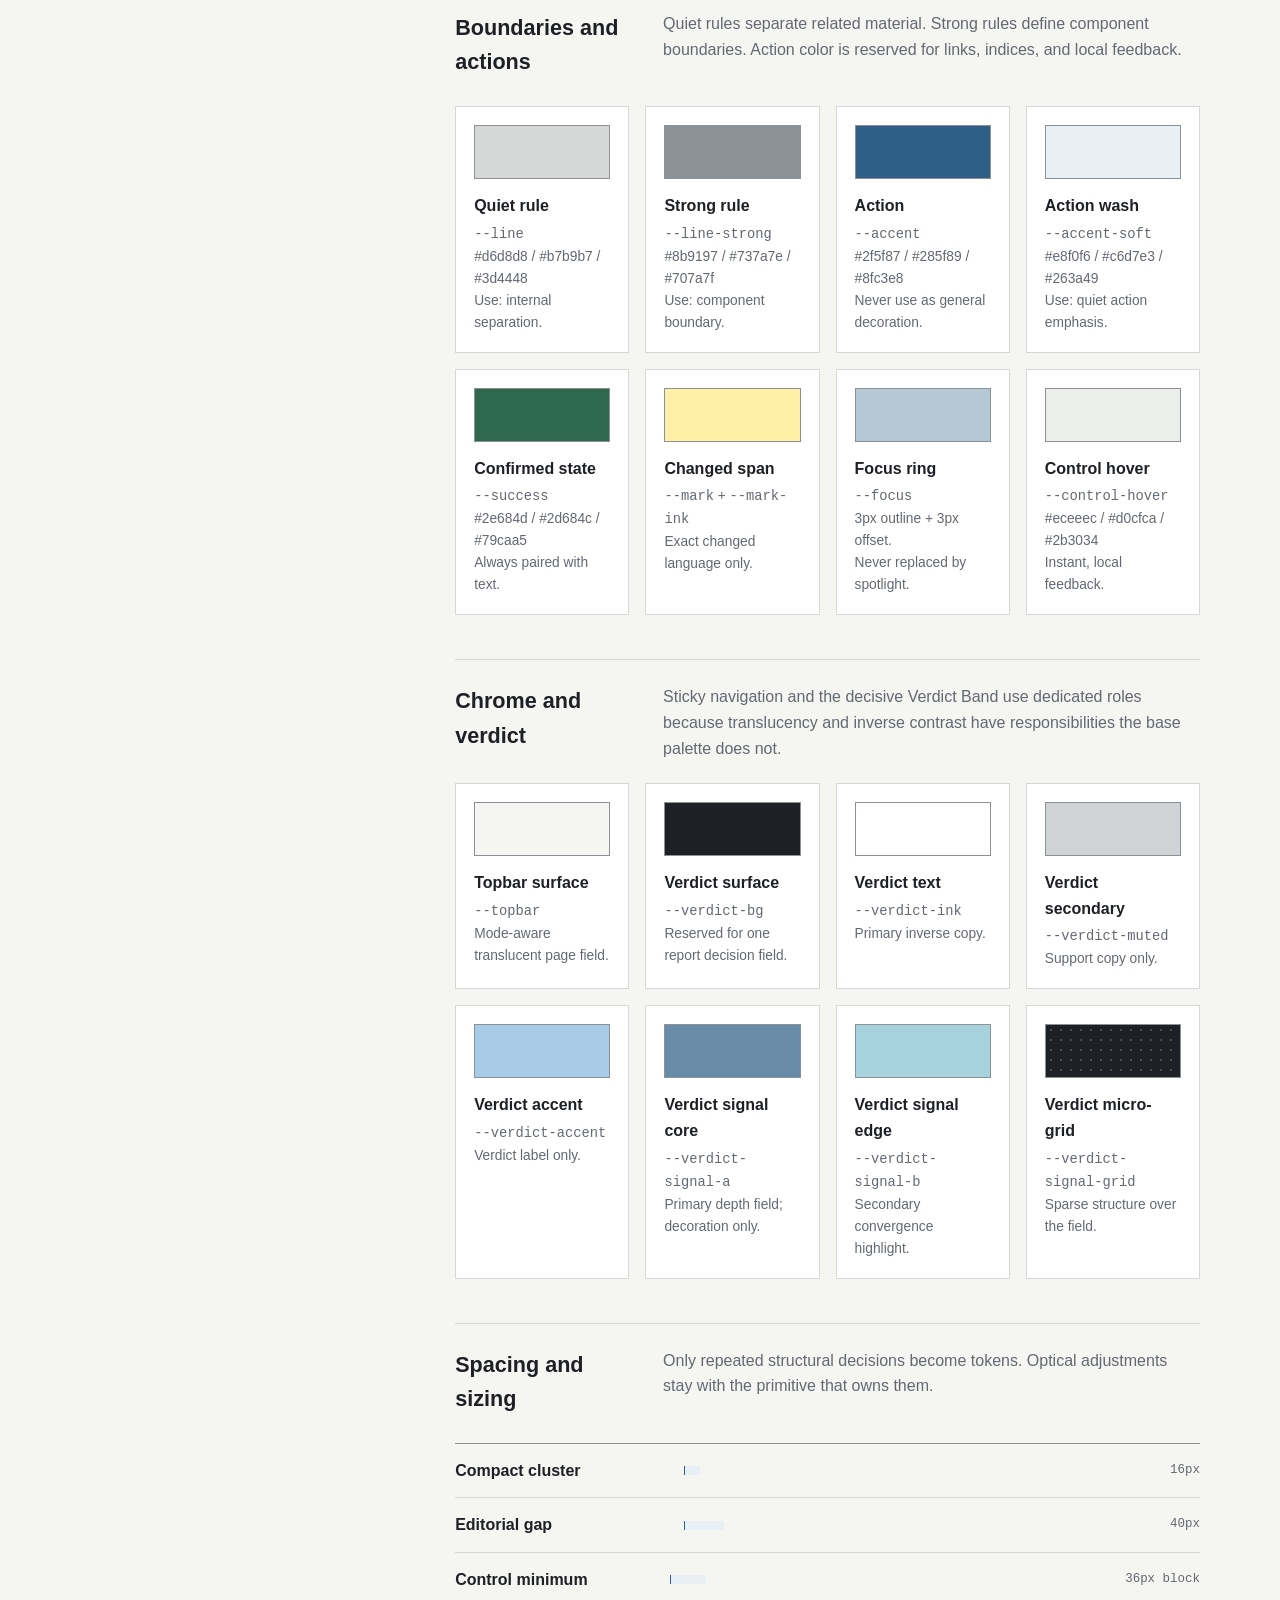
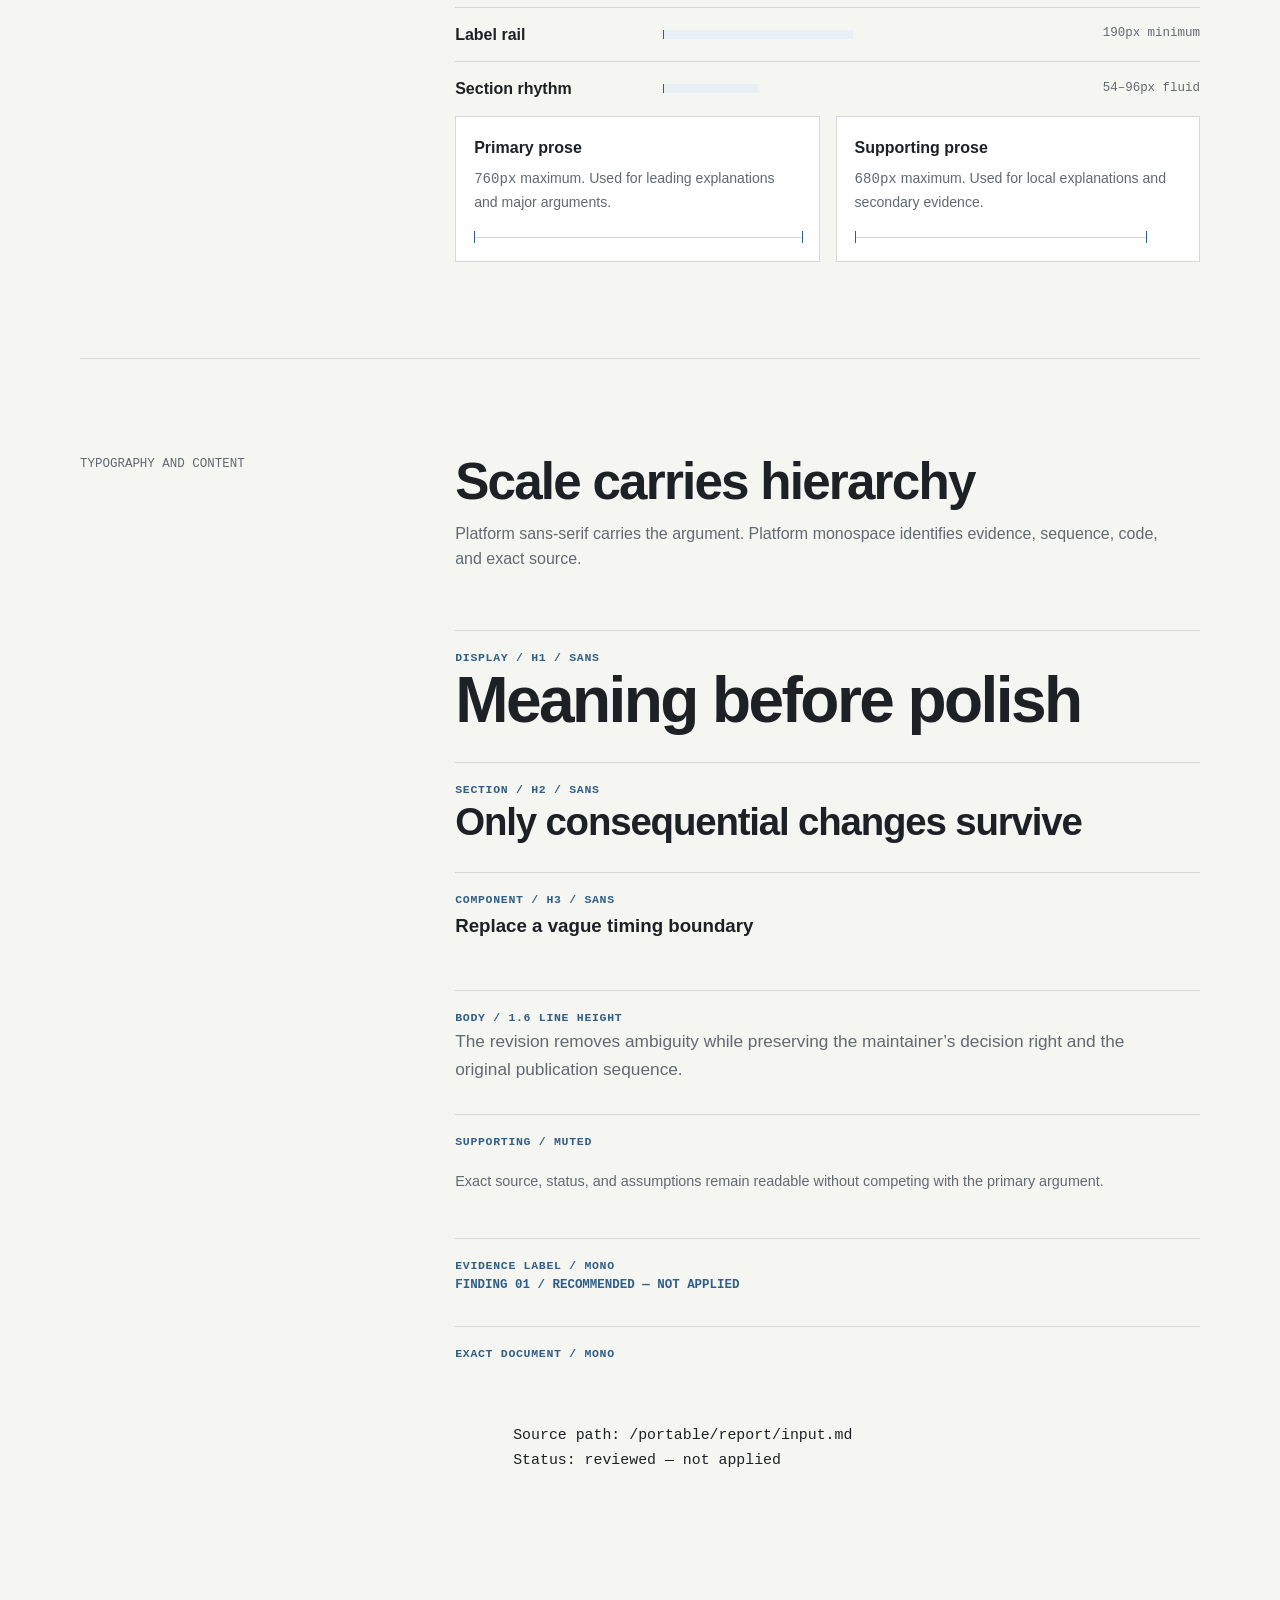
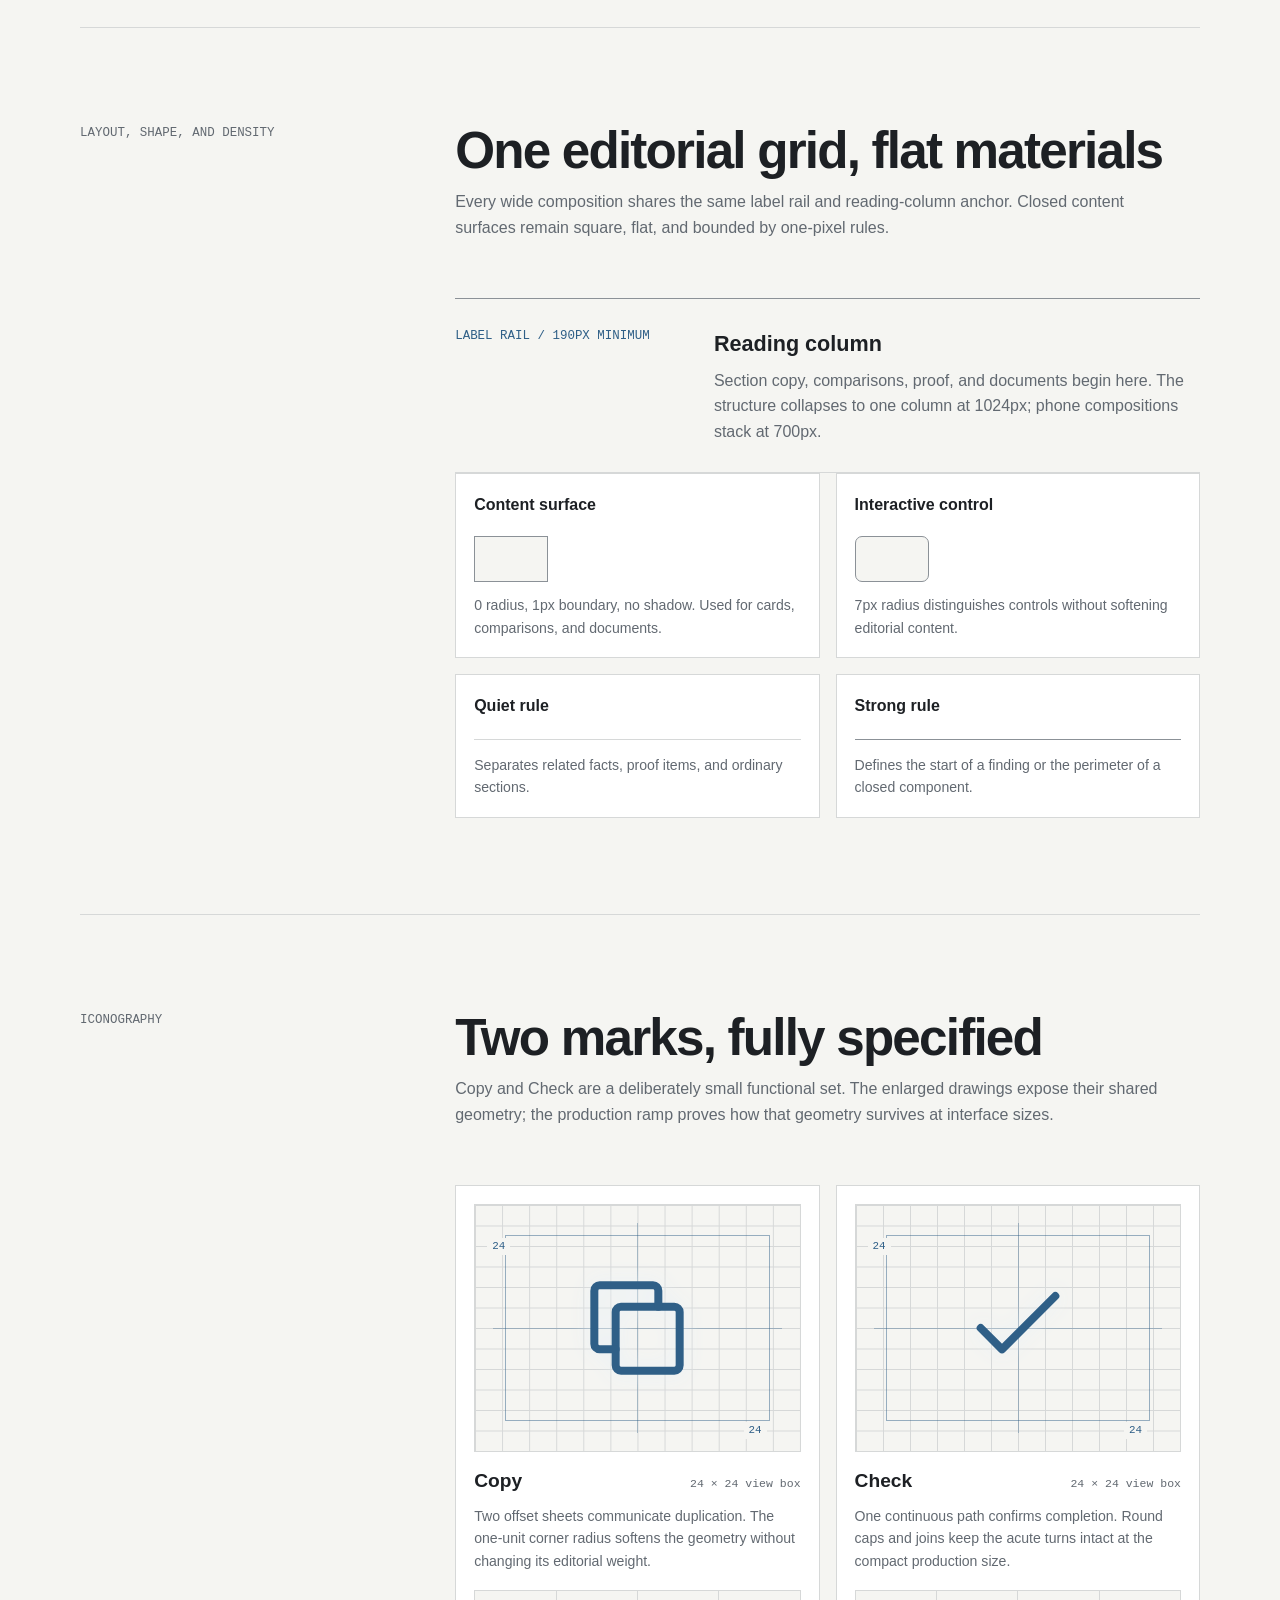
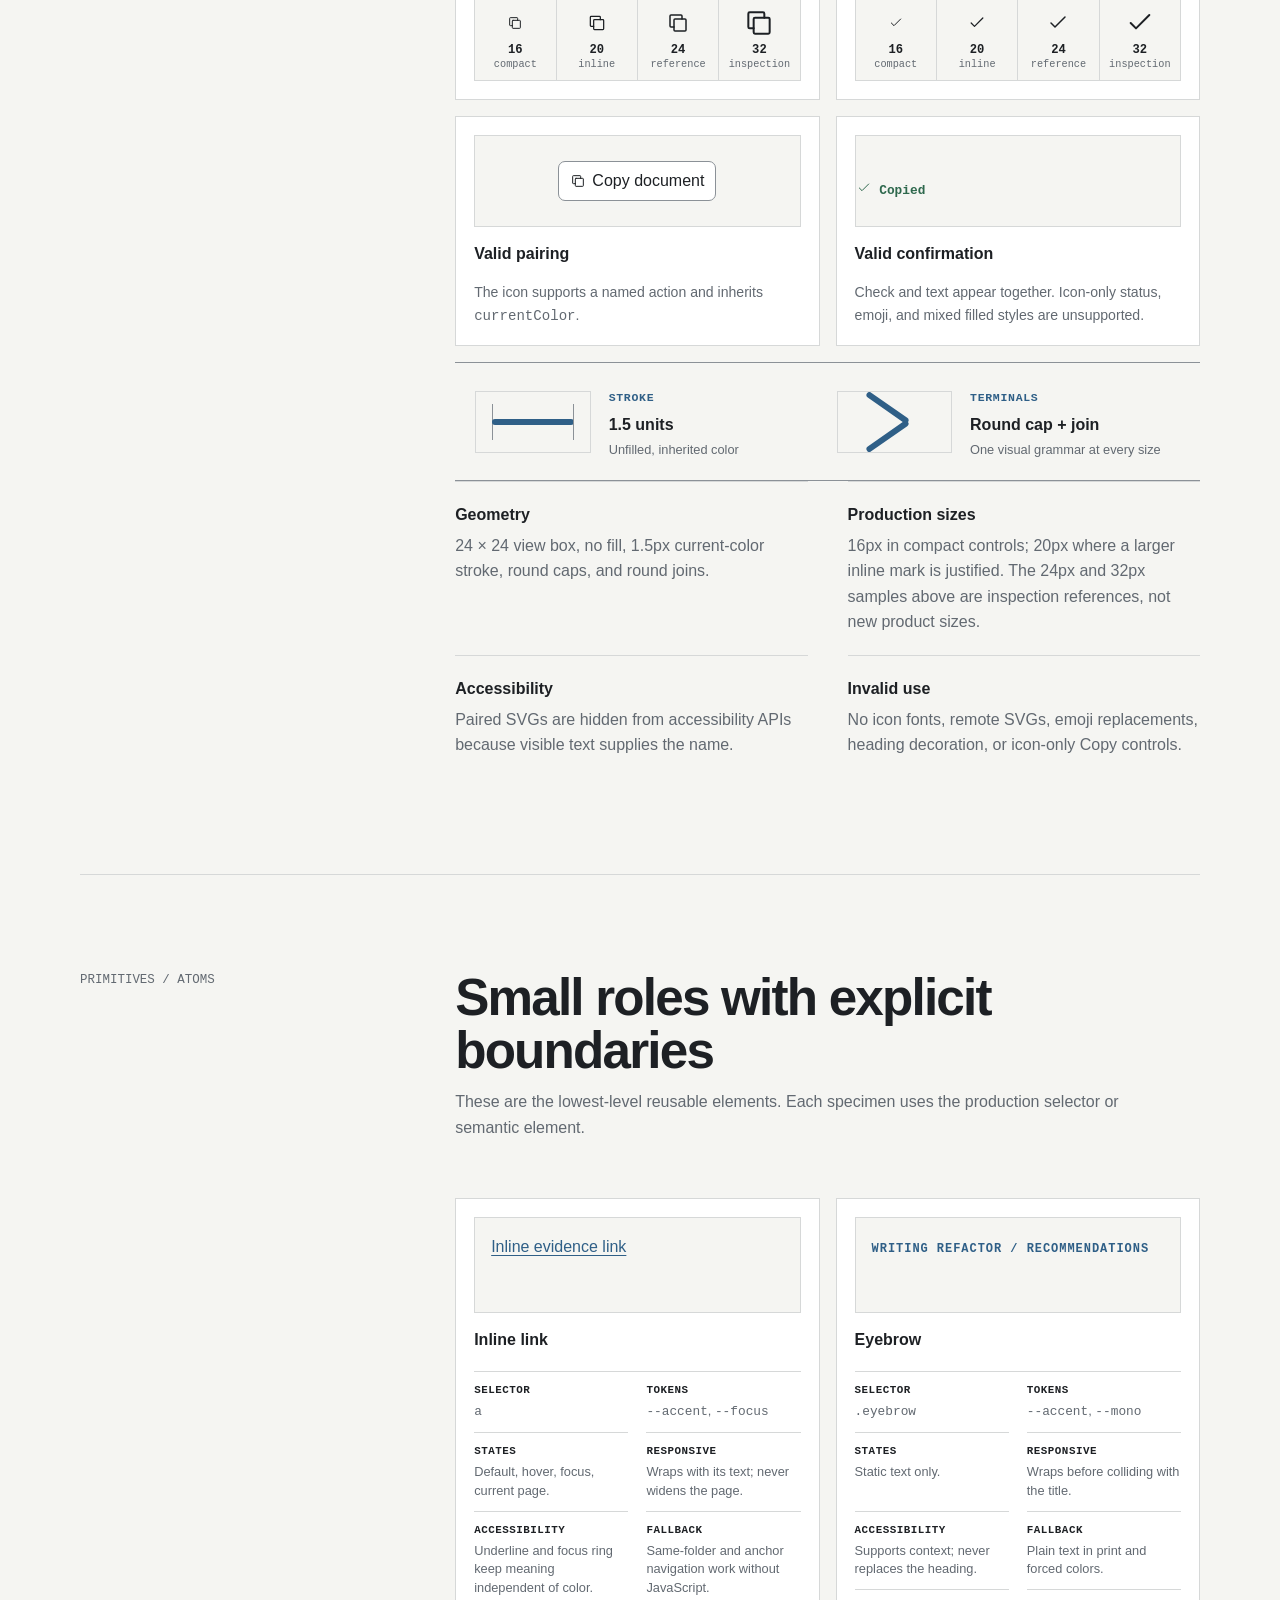
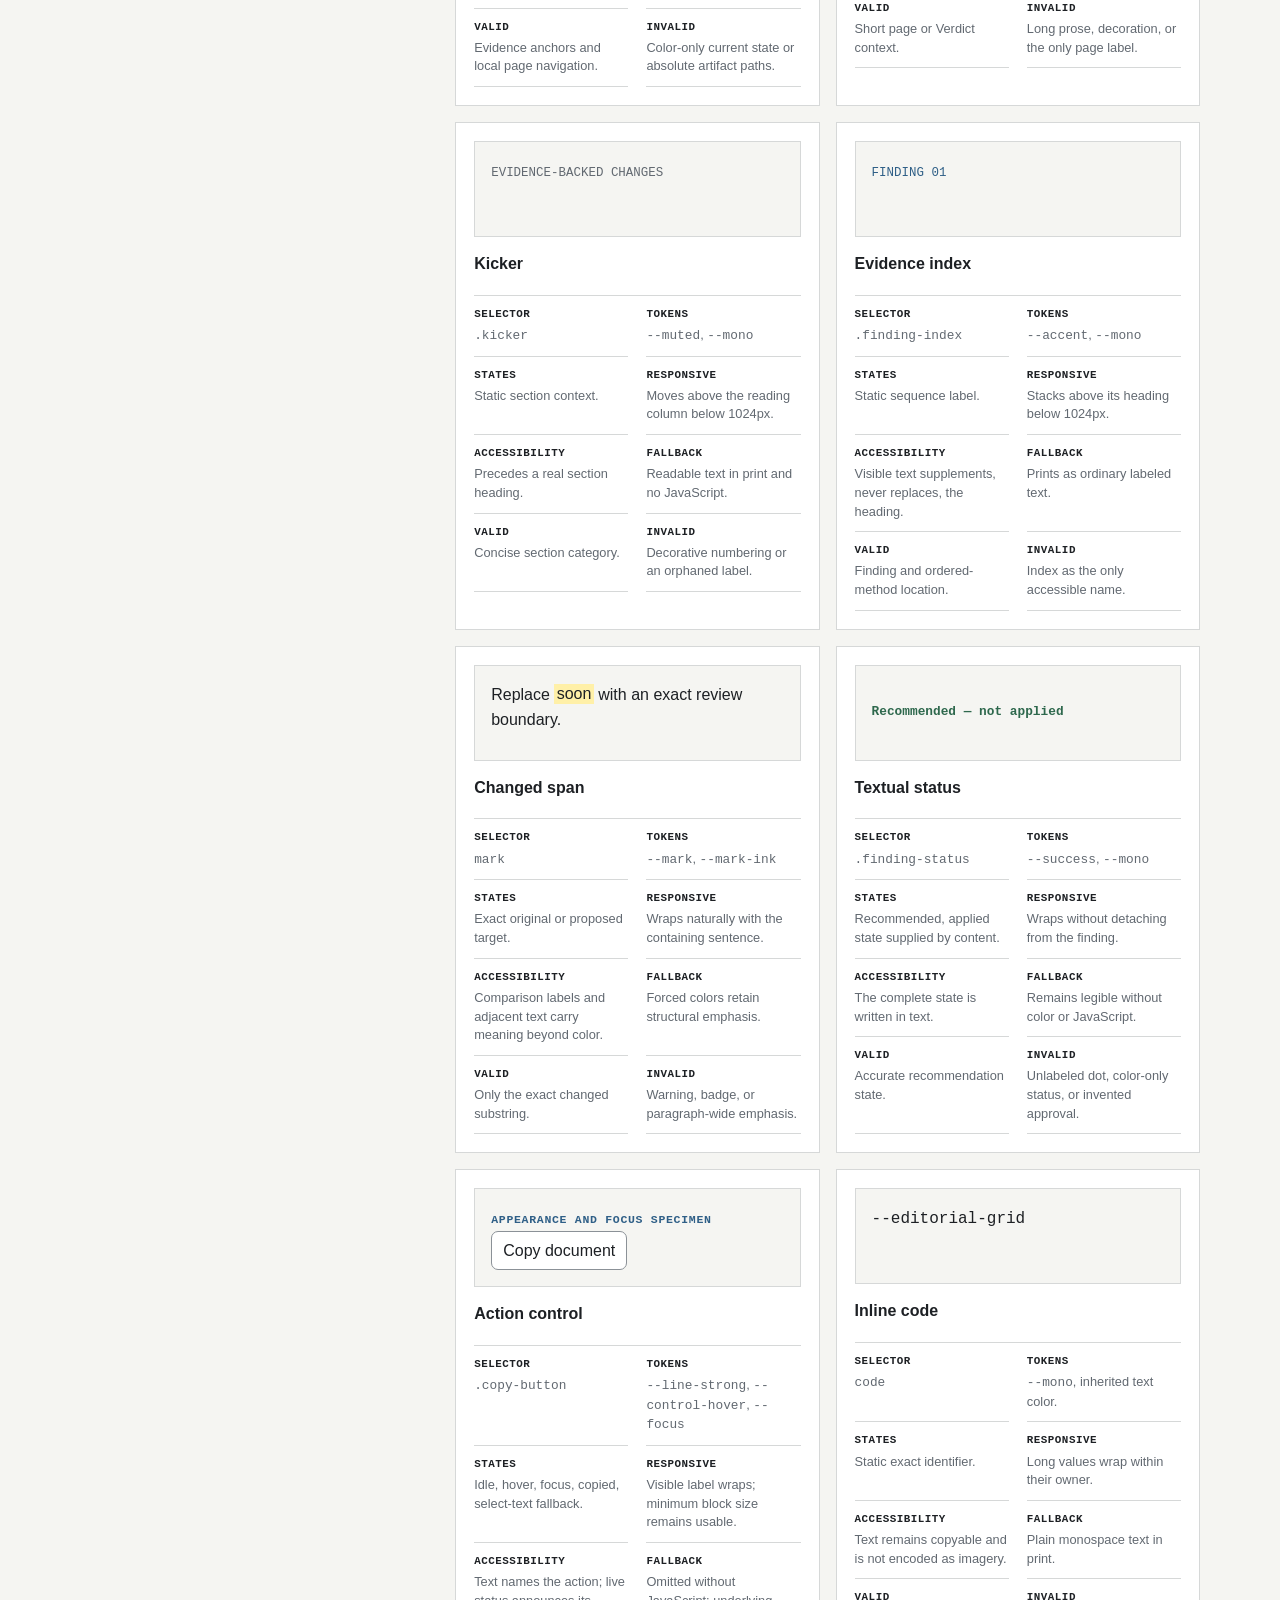
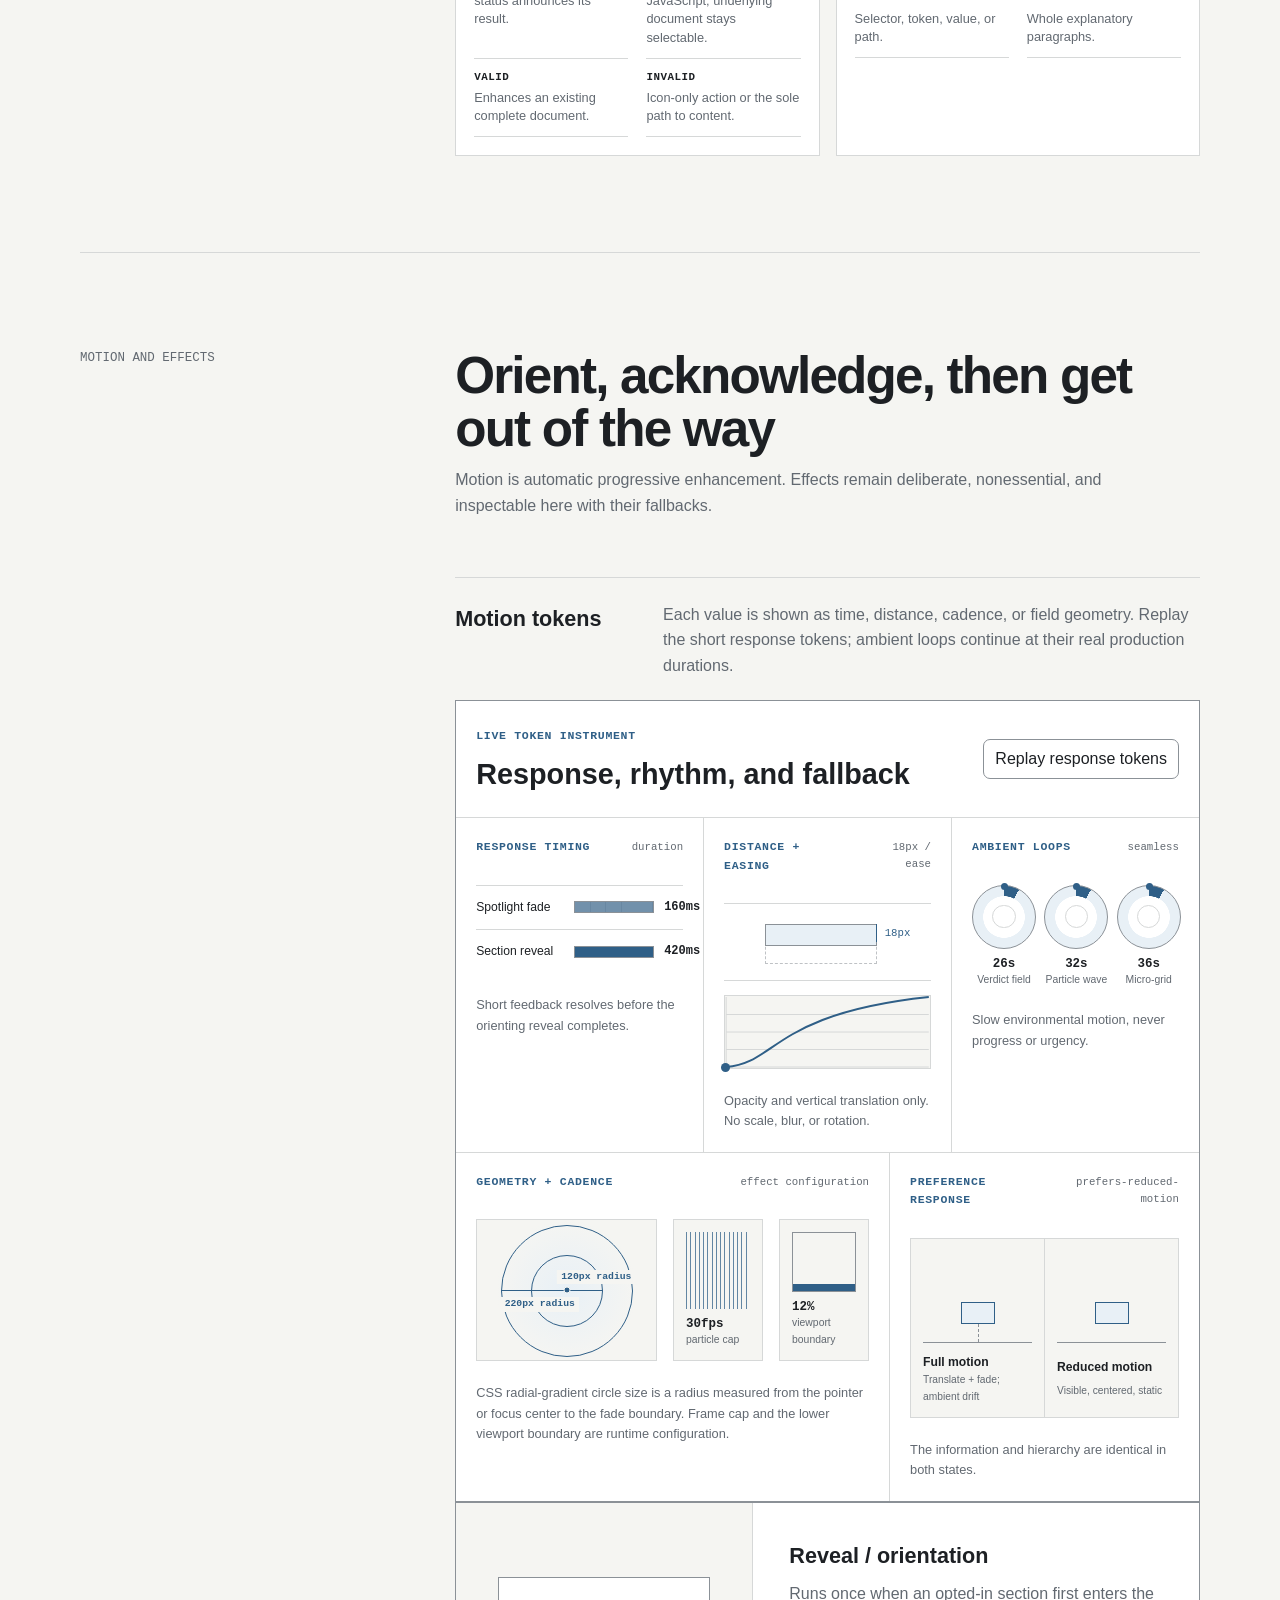
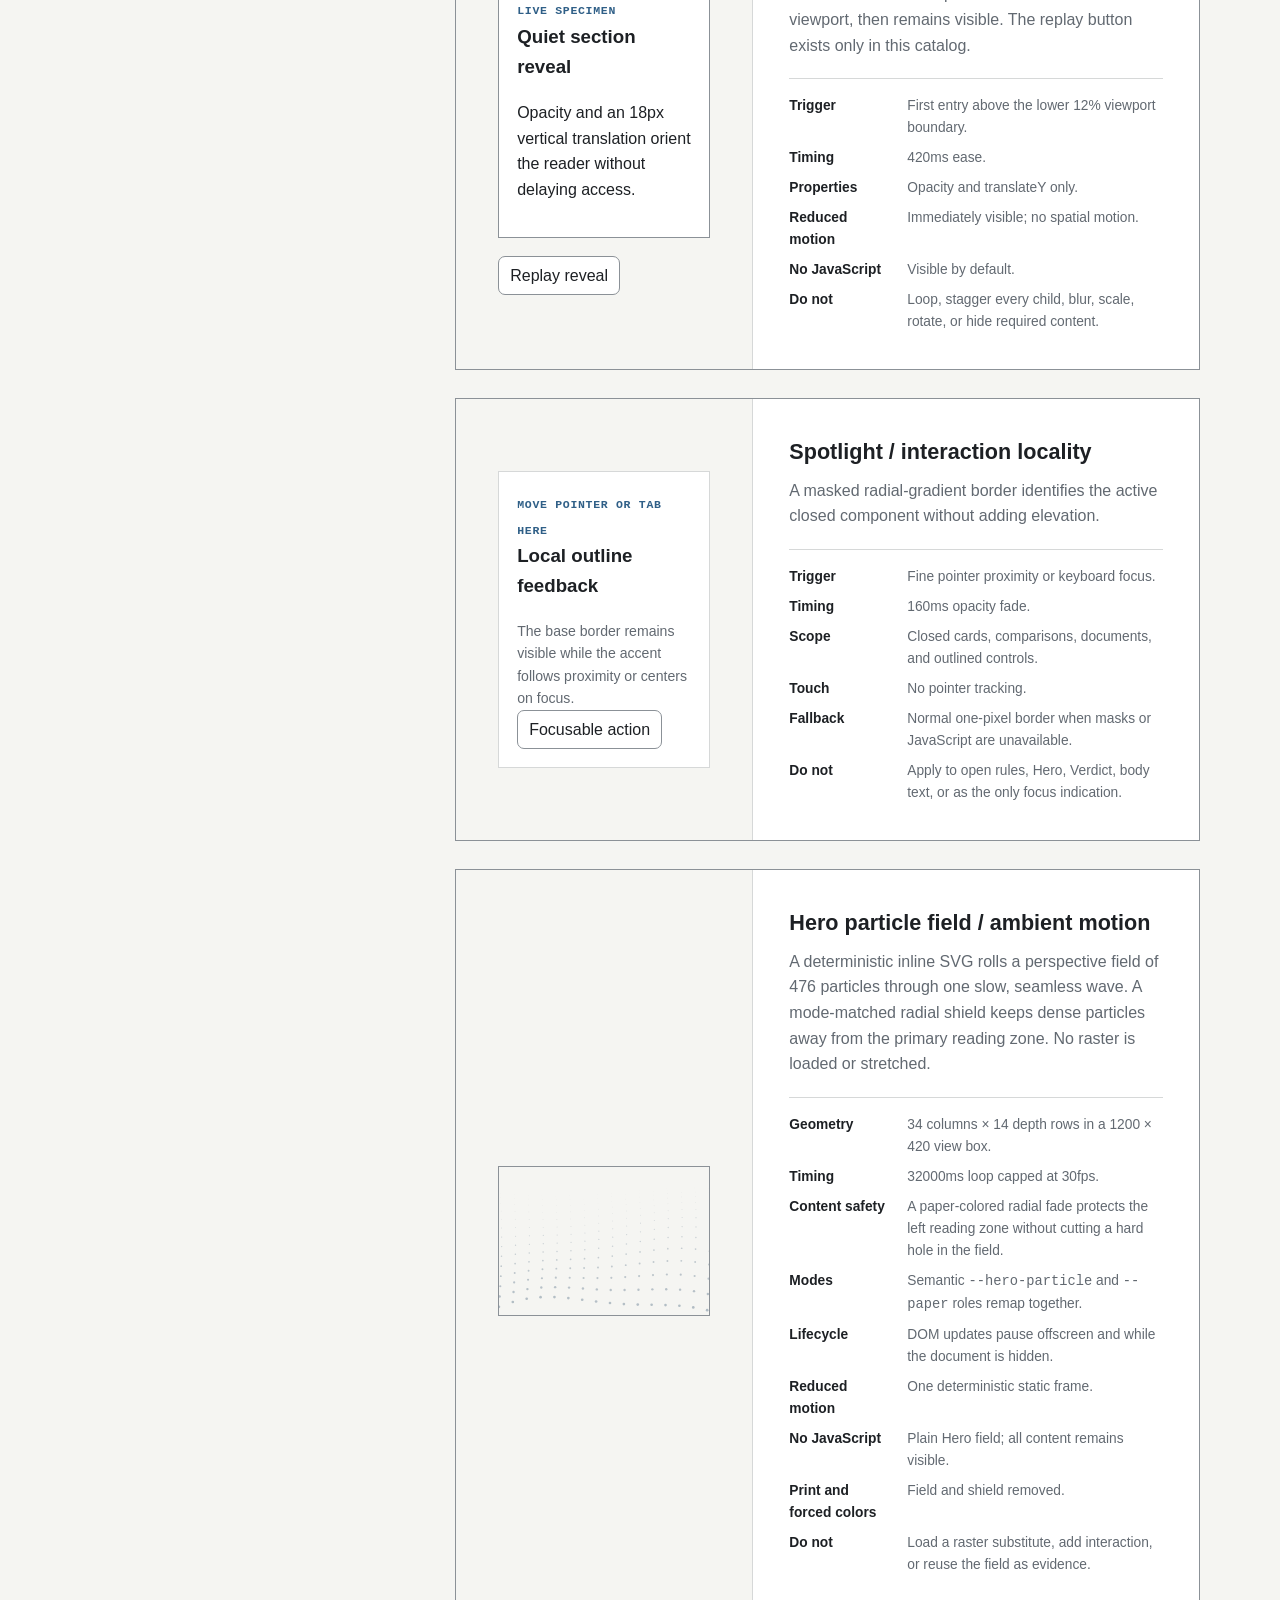
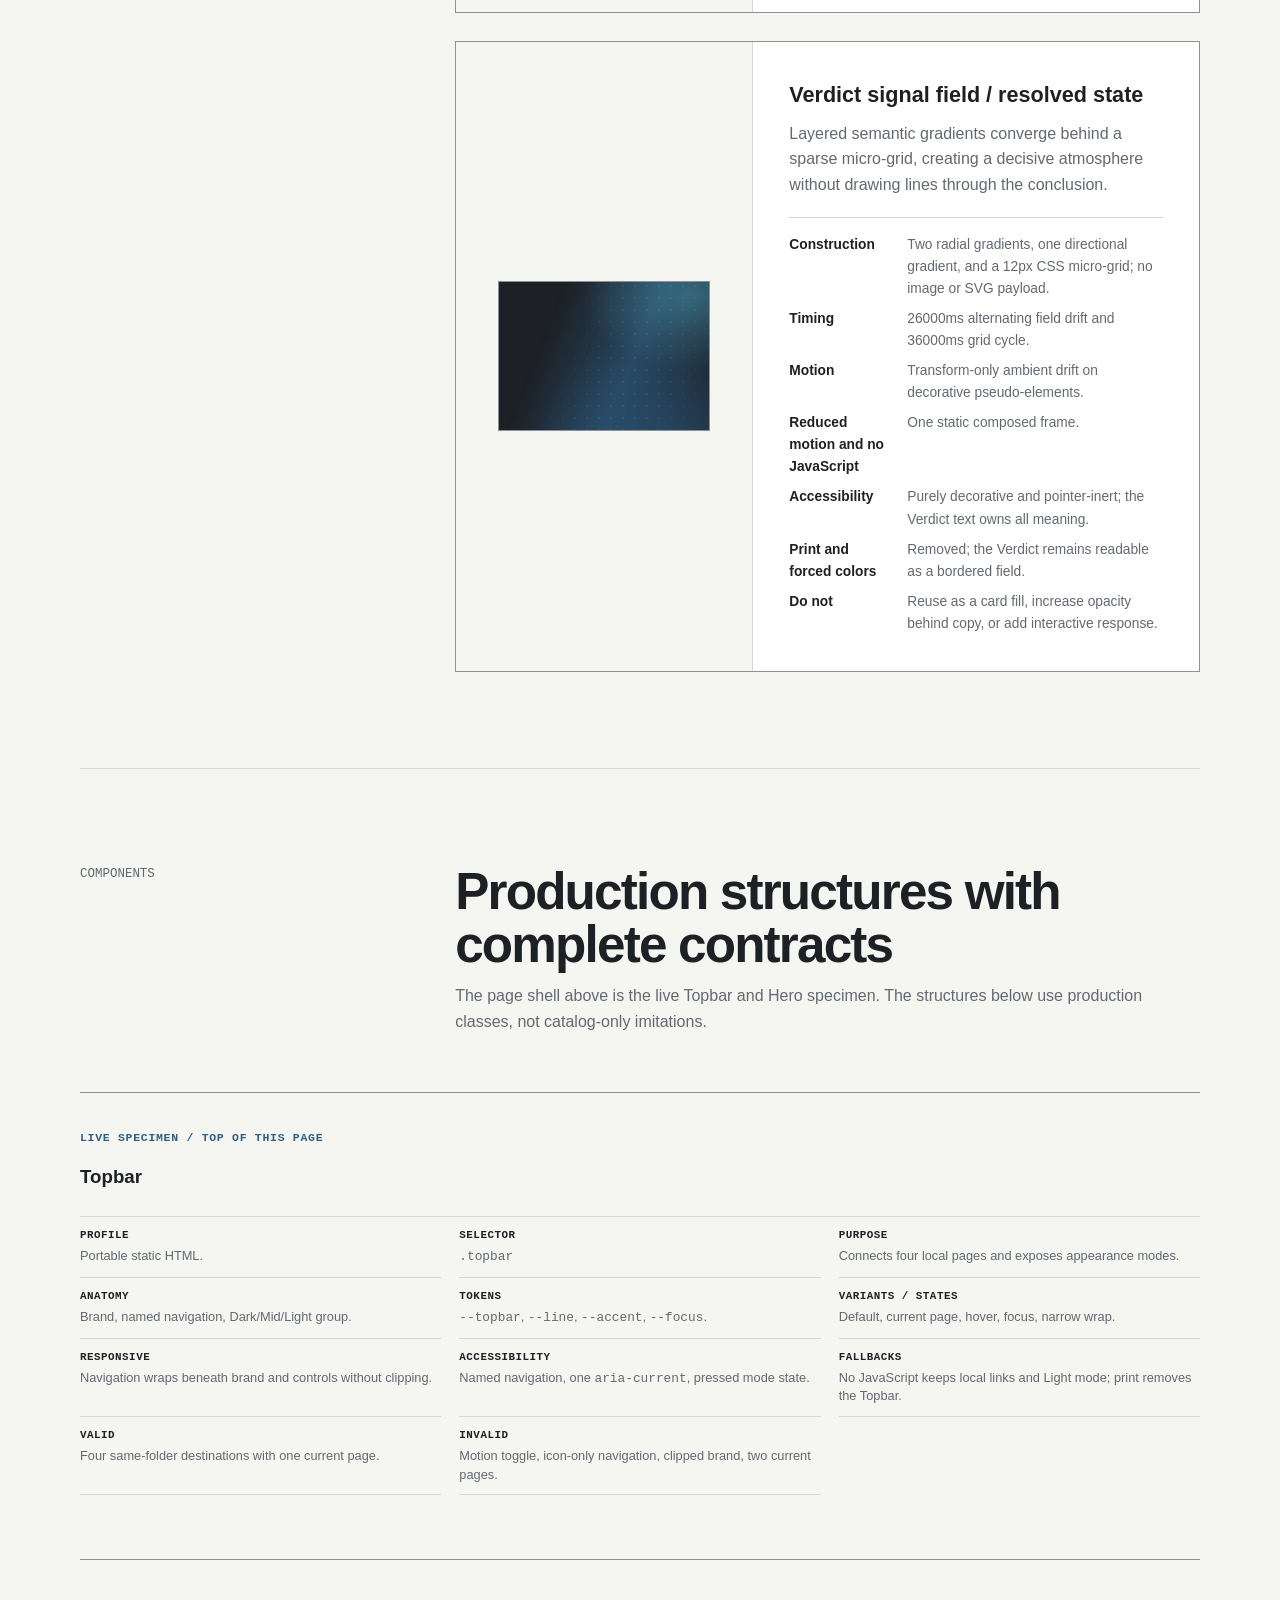
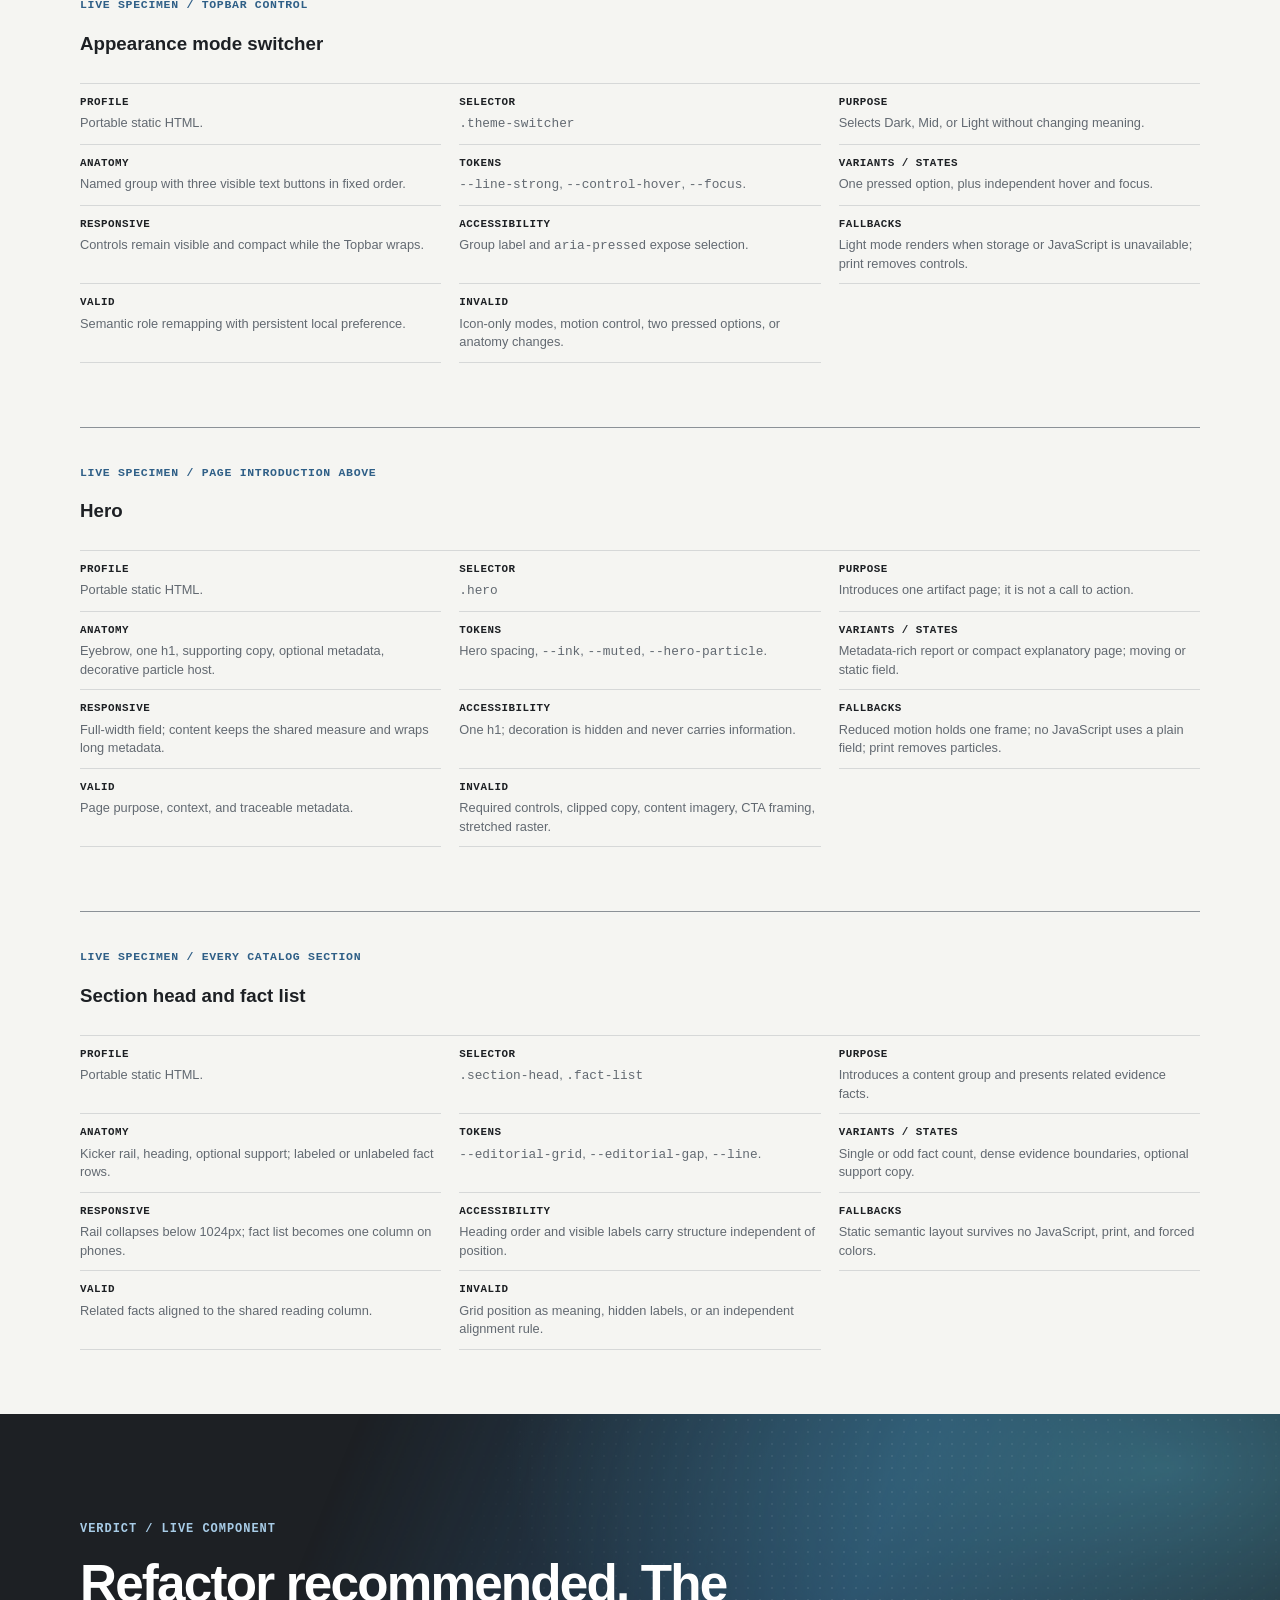
==== commit e7350540: "fix(refactor-writing): correct spotlight radius specimen" ====
--- a/refactor-writing/assets/report/design-system.html
+++ b/refactor-writing/assets/report/design-system.html
@@ -334,14 +334,17 @@
           <article class="motion-token-visual motion-token-visual--geometry">
             <div class="motion-visual-heading"><span class="specimen-label">Geometry + cadence</span><code>effect configuration</code></div>
             <div class="geometry-instrument">
-              <div class="spotlight-radii" aria-label="Control and card spotlight diameters">
-                <span class="spotlight-ring spotlight-ring--card"><b>220</b></span>
-                <span class="spotlight-ring spotlight-ring--control"><b>120</b></span>
+              <div class="spotlight-radii" aria-label="Control and card spotlight radii">
+                <span class="spotlight-ring spotlight-ring--card" aria-hidden="true"></span>
+                <span class="spotlight-ring spotlight-ring--control" aria-hidden="true"></span>
+                <span class="spotlight-center" aria-hidden="true"></span>
+                <span class="spotlight-measure spotlight-measure--card"><i aria-hidden="true"></i><b>220px radius</b></span>
+                <span class="spotlight-measure spotlight-measure--control"><i aria-hidden="true"></i><b>120px radius</b></span>
               </div>
               <div class="cadence-gauge"><span aria-hidden="true"></span><b>30fps</b><small>particle cap</small></div>
               <div class="threshold-gauge"><span aria-hidden="true"></span><b>12%</b><small>viewport boundary</small></div>
             </div>
-            <p>Spotlight sizes are CSS tokens. Frame cap and the lower viewport boundary are runtime configuration.</p>
+            <p>CSS radial-gradient circle size is a radius measured from the pointer or focus center to the fade boundary. Frame cap and the lower viewport boundary are runtime configuration.</p>
           </article>
 
           <article class="motion-token-visual motion-token-visual--fallback">
--- a/refactor-writing/assets/report/artifact.css
+++ b/refactor-writing/assets/report/artifact.css
@@ -974,24 +974,58 @@
 }
 .spotlight-ring {
   position: absolute;
-  display: grid;
-  place-items: center;
   border: var(--rule-width) solid var(--accent);
   border-radius: 50%;
 }
 .spotlight-ring--card { width: 132px; height: 132px; inset: 5px auto auto 50%; transform: translateX(-50%); }
 .spotlight-ring--control { width: 72px; height: 72px; inset: 35px auto auto 50%; transform: translateX(-50%); }
-.spotlight-ring b {
+.spotlight-center {
+  position: absolute;
+  z-index: 2;
+  top: 50%;
+  left: 50%;
+  width: 7px;
+  height: 7px;
+  border: var(--rule-width) solid var(--paper);
+  border-radius: 50%;
+  background: var(--accent);
+  transform: translate(-50%, -50%);
+}
+.spotlight-measure {
+  position: absolute;
+  z-index: 1;
+  top: 50%;
+  height: 1px;
+}
+.spotlight-measure i {
+  position: absolute;
+  inset: 0;
+  border-top: var(--rule-width) solid var(--accent);
+}
+.spotlight-measure b {
+  position: absolute;
+  width: max-content;
   padding: 1px 4px;
   background: var(--paper);
   color: var(--accent);
-  font: 700 0.66rem/1.2 var(--mono);
-}
-.spotlight-ring--card > b {
-  position: absolute;
-  top: 8px;
+  font: 700 0.61rem/1.25 var(--mono);
+}
+.spotlight-measure--card {
+  right: 50%;
+  width: 66px;
+}
+.spotlight-measure--card b {
+  top: 7px;
+  left: 0;
+}
+.spotlight-measure--control {
   left: 50%;
-  transform: translateX(-50%);
+  width: 36px;
+}
+.spotlight-measure--control b {
+  right: 0;
+  bottom: 7px;
+  transform: translateX(42%);
 }
 .cadence-gauge,
 .threshold-gauge {
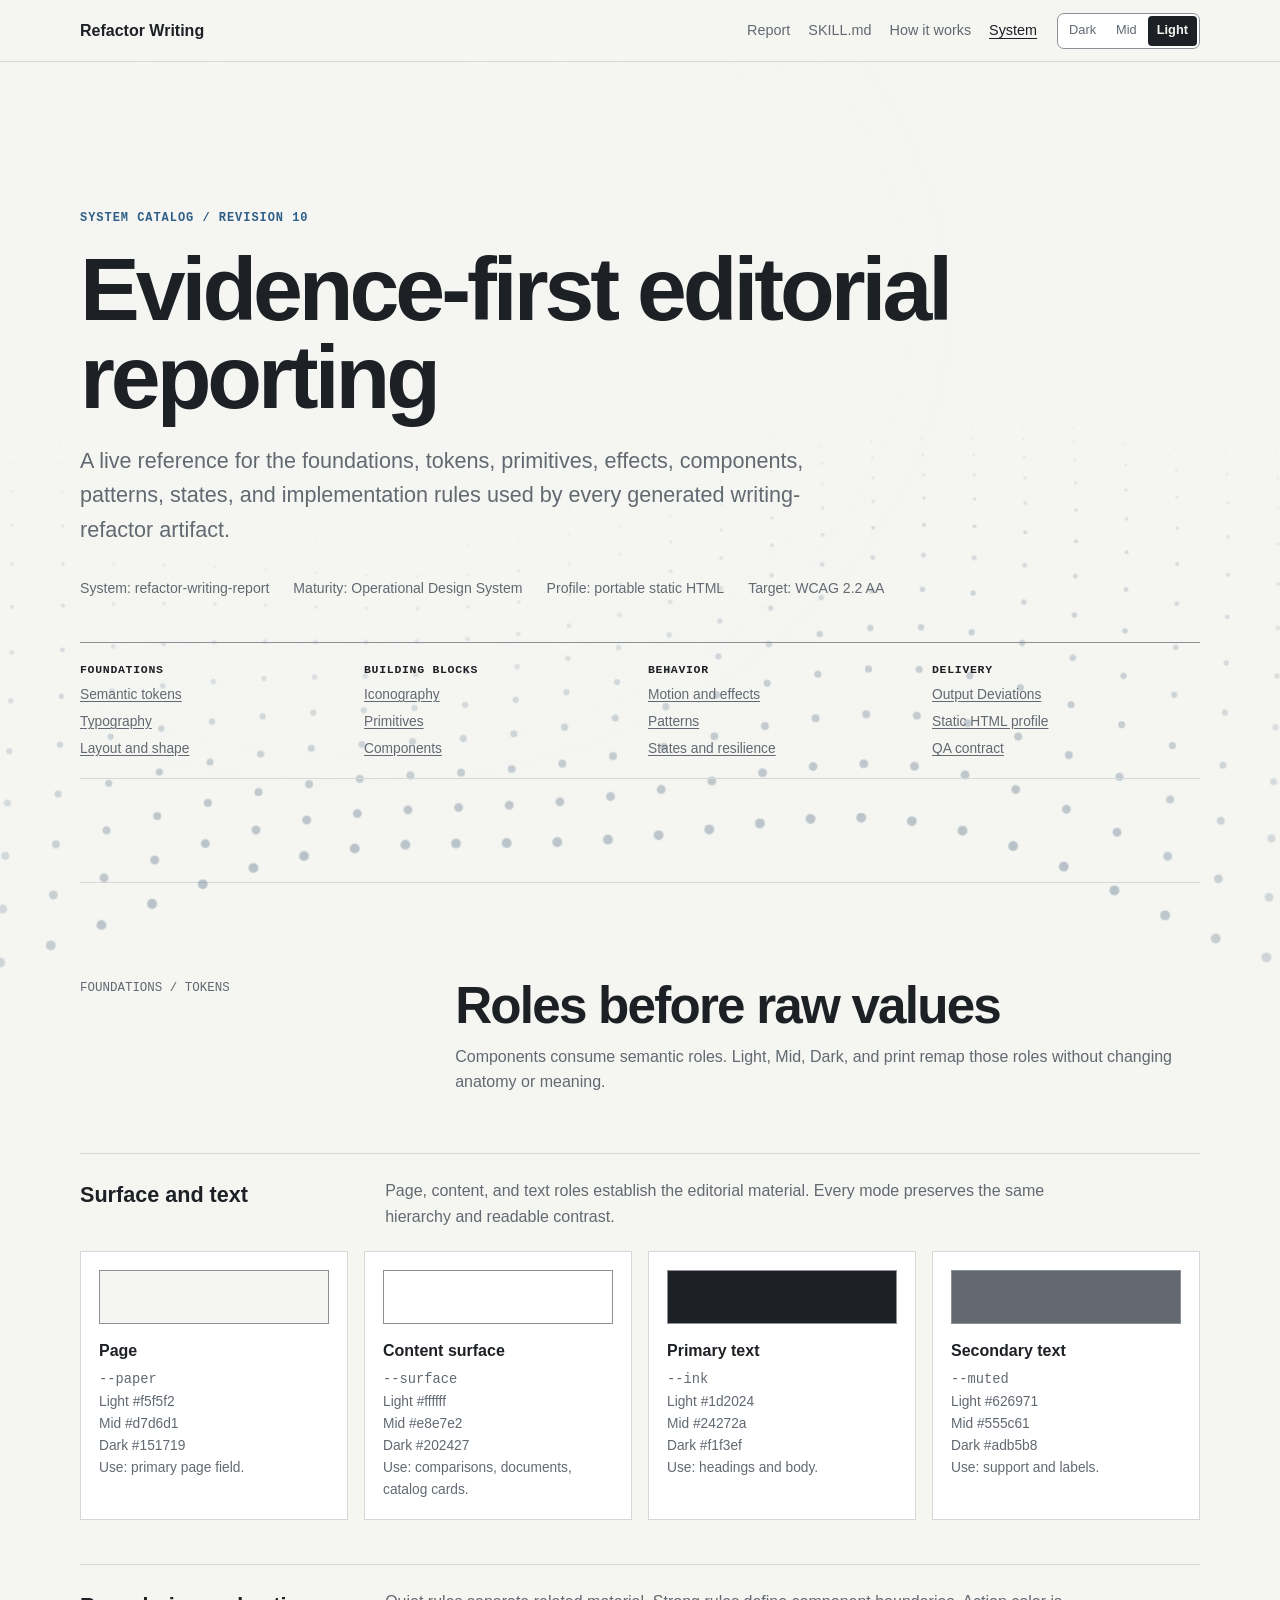
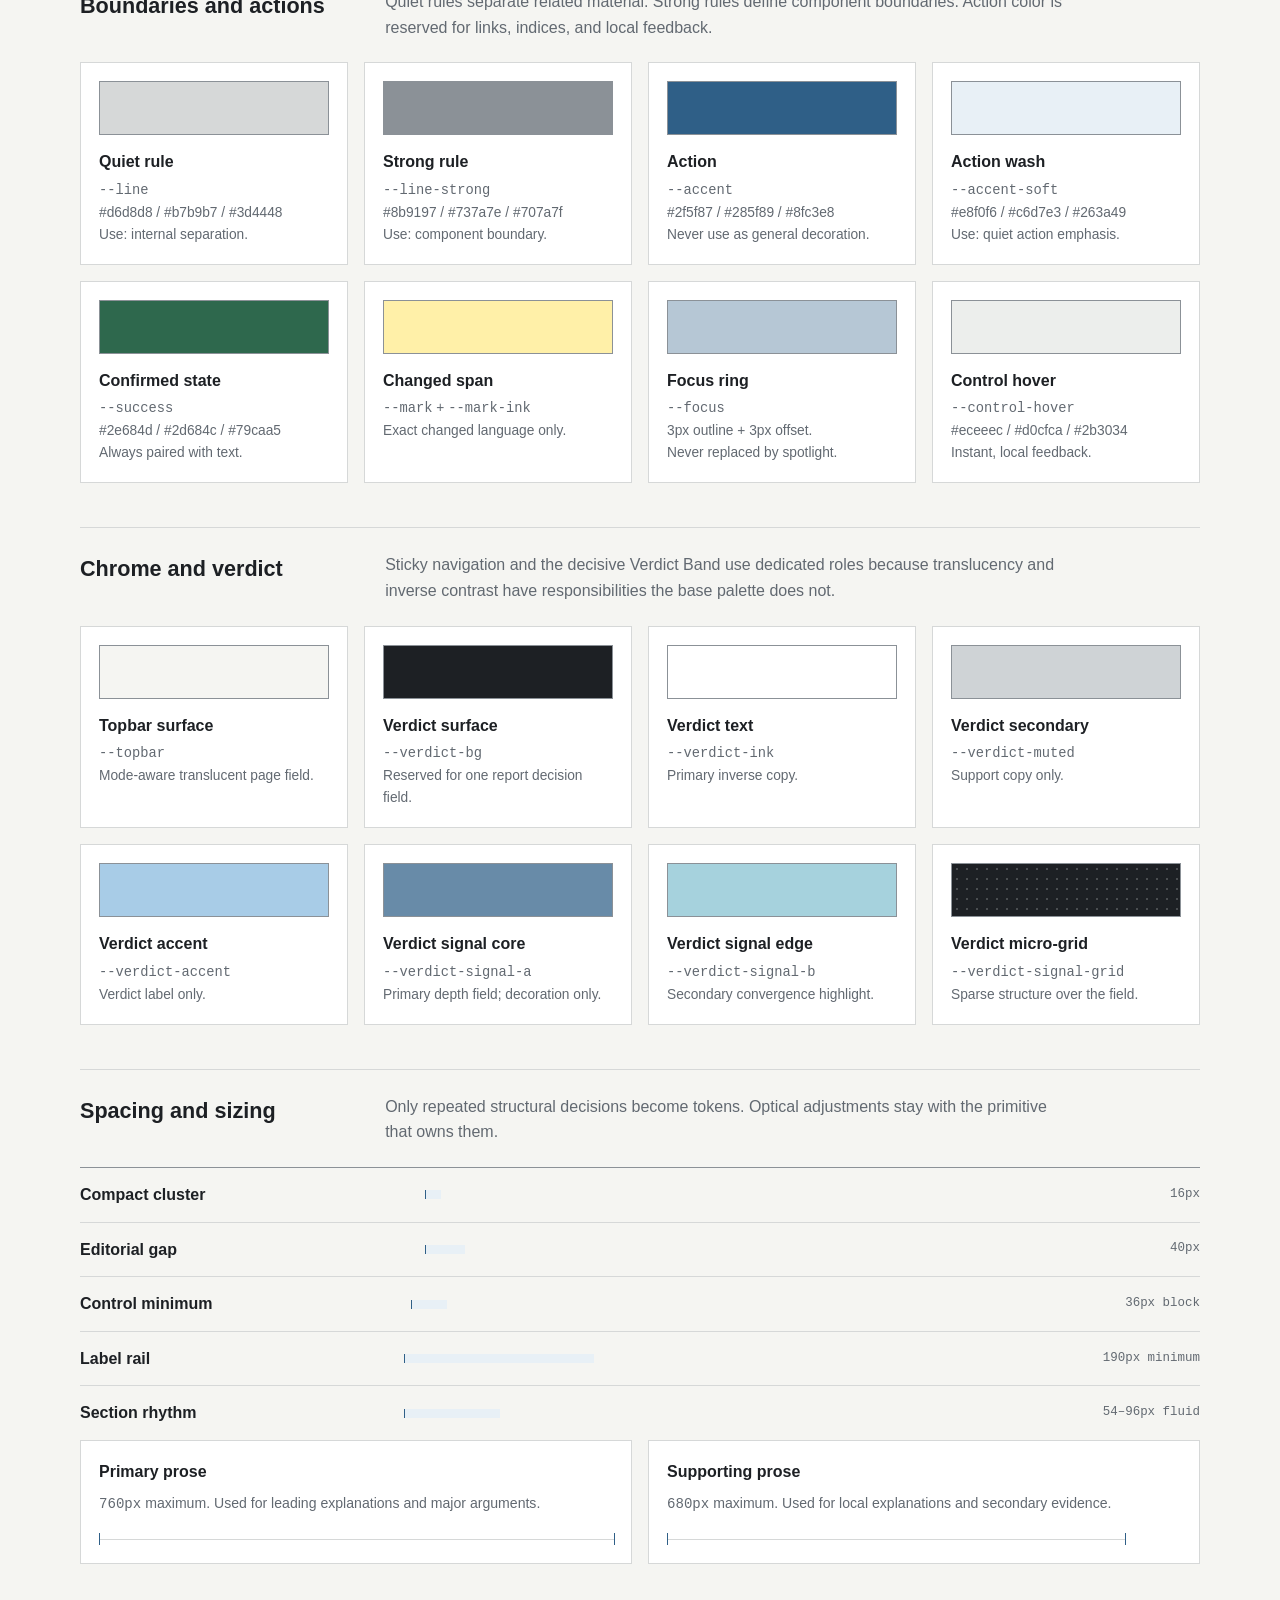
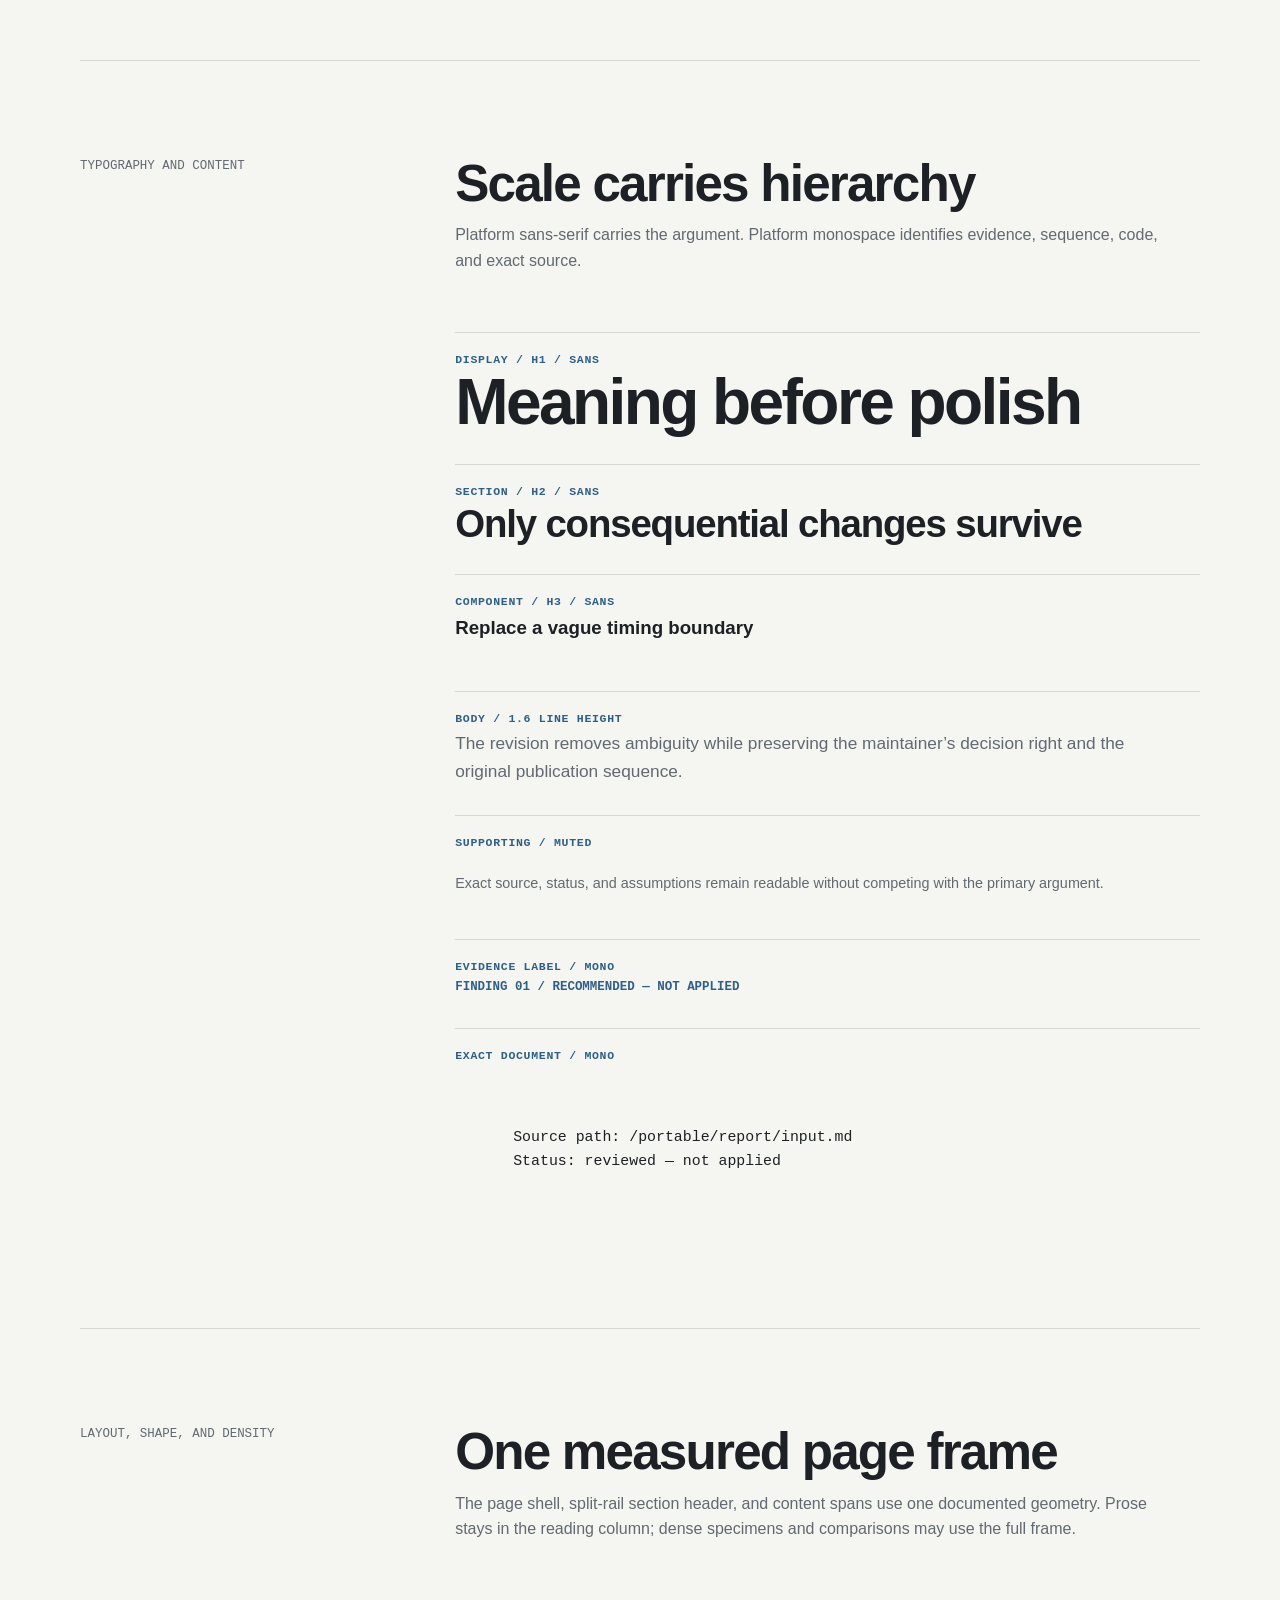
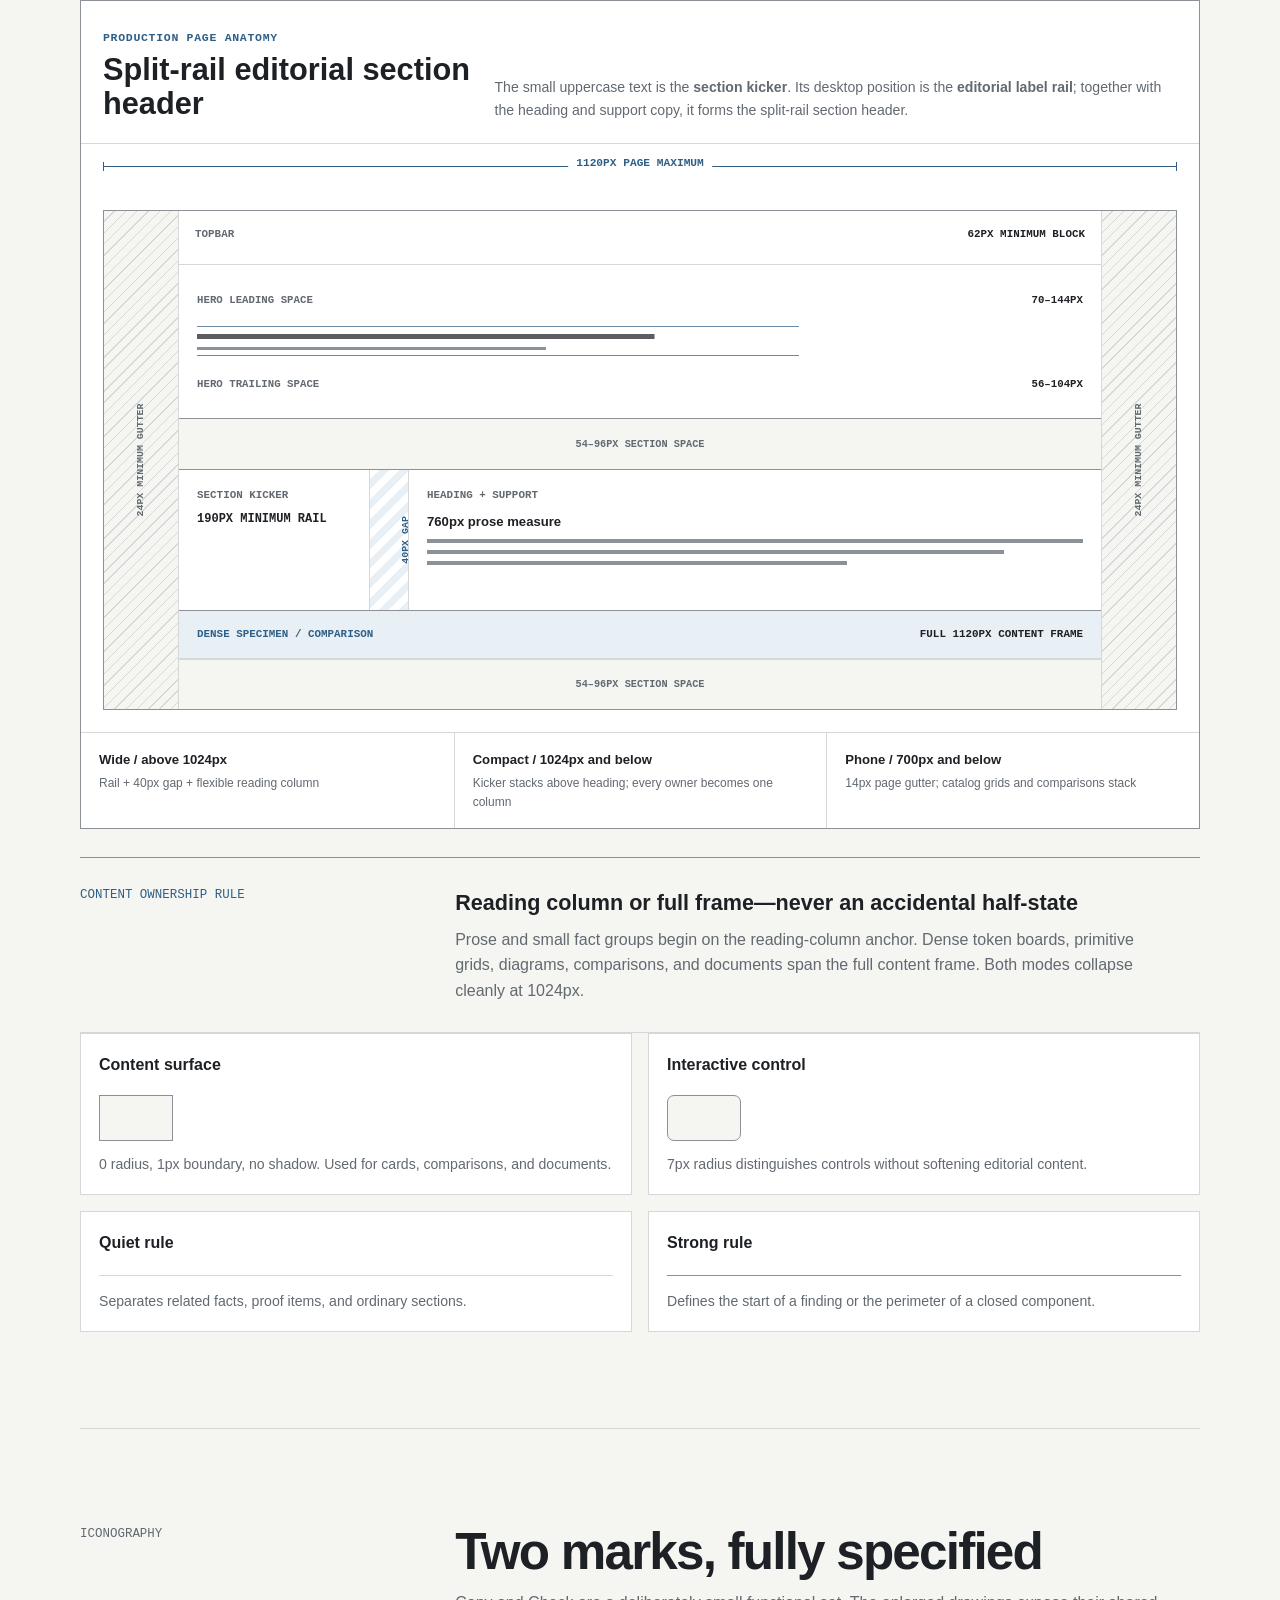
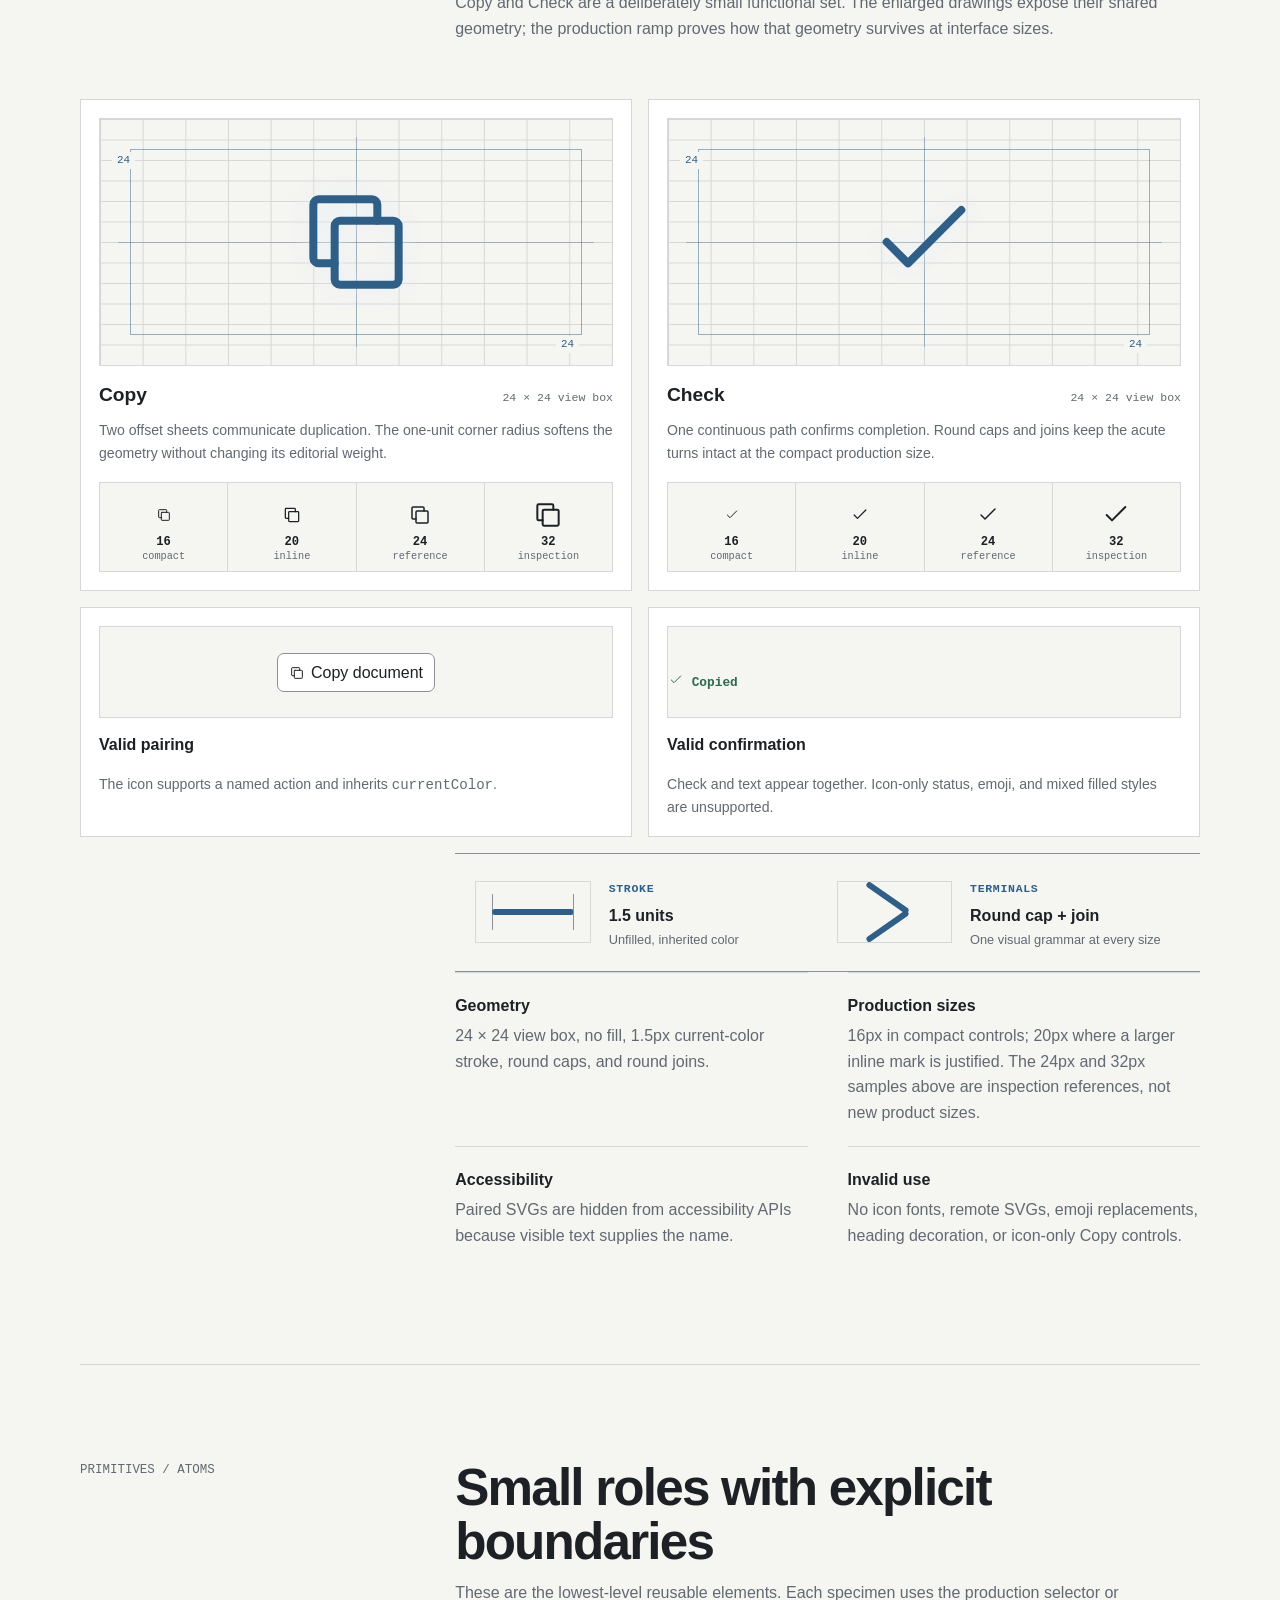
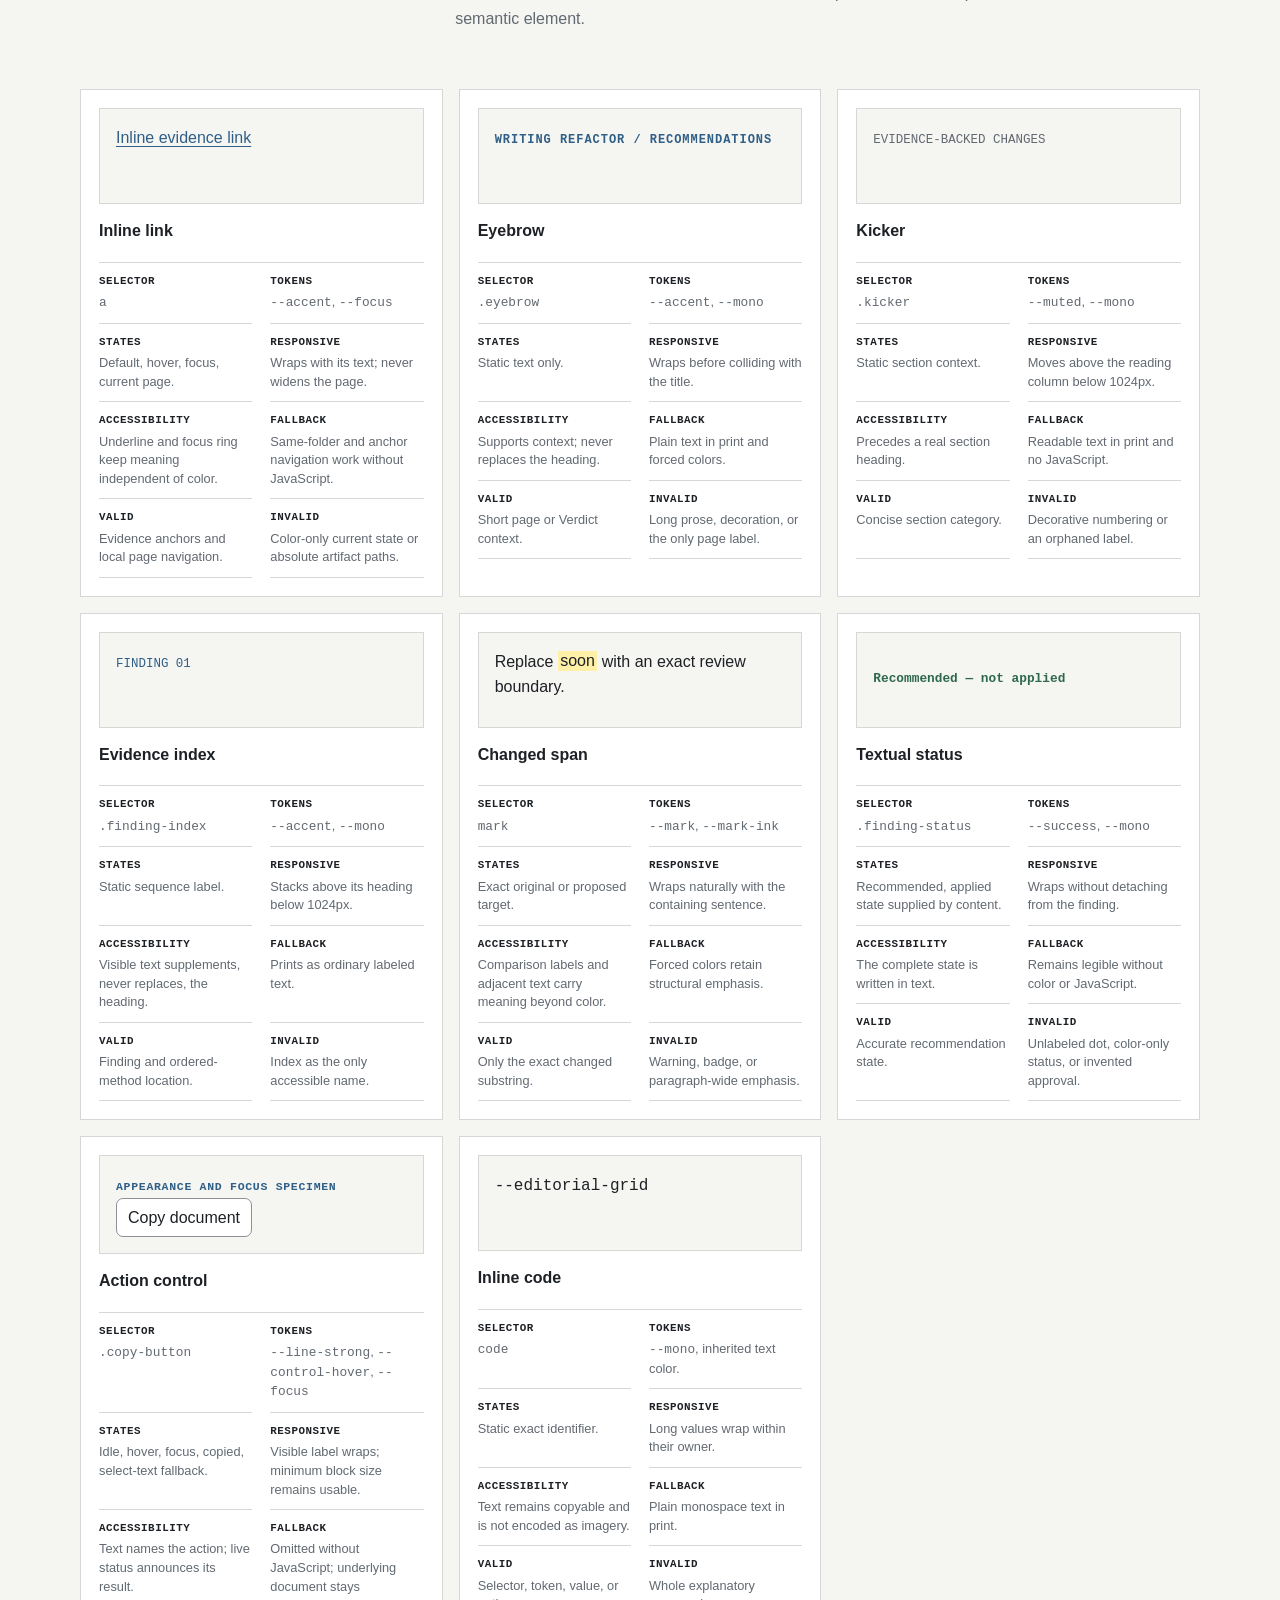
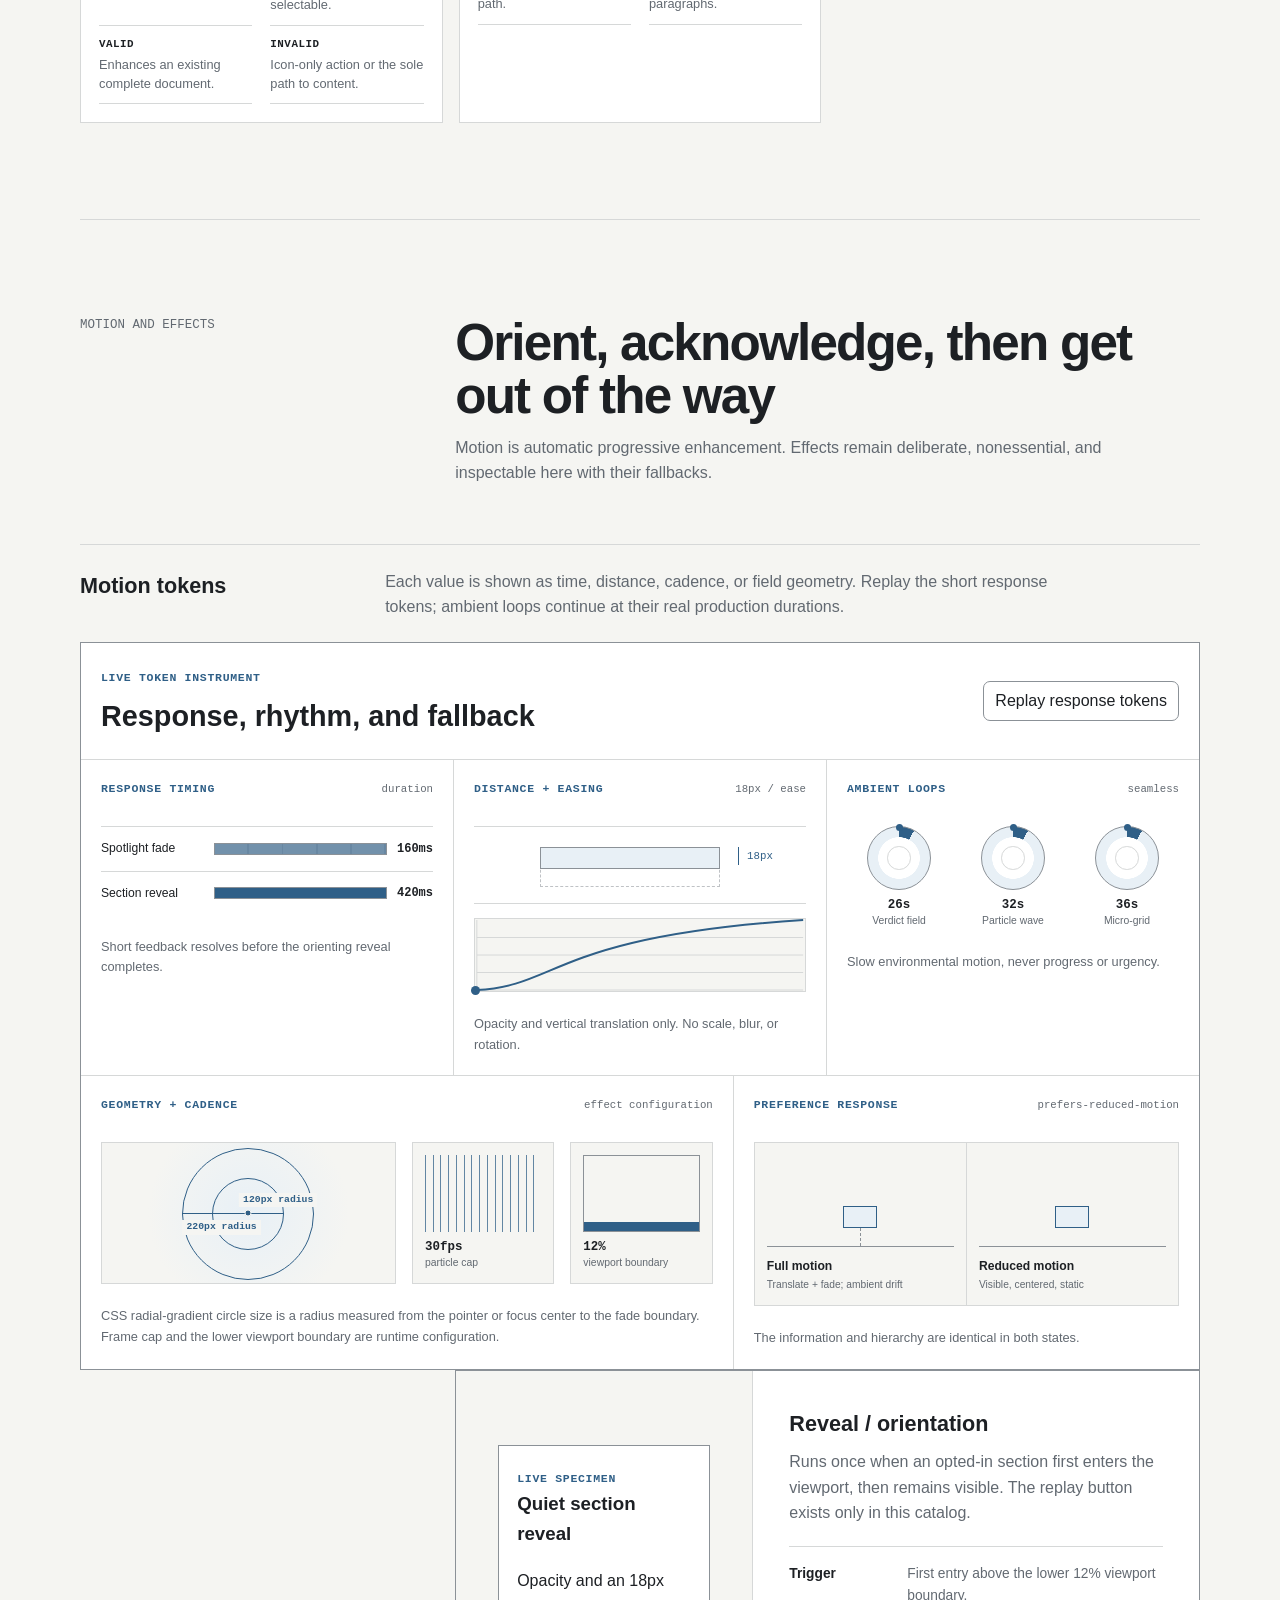
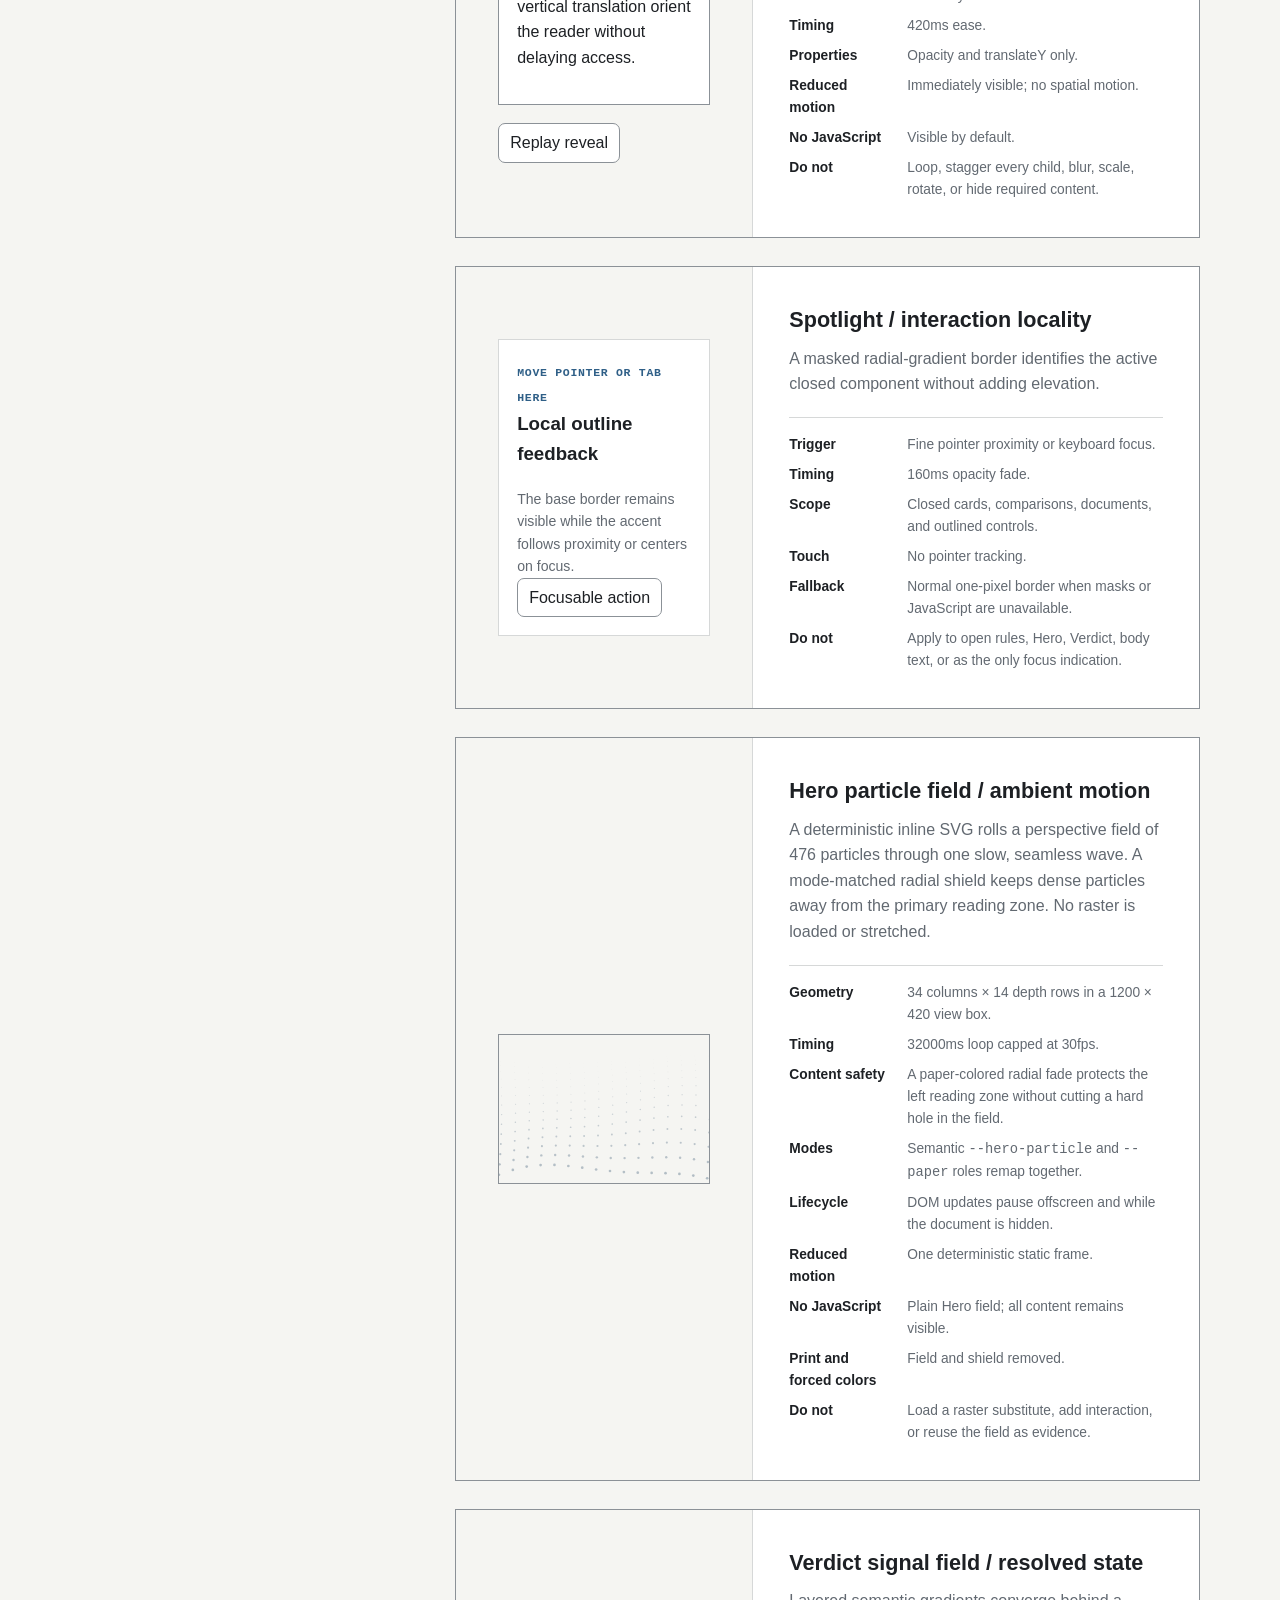
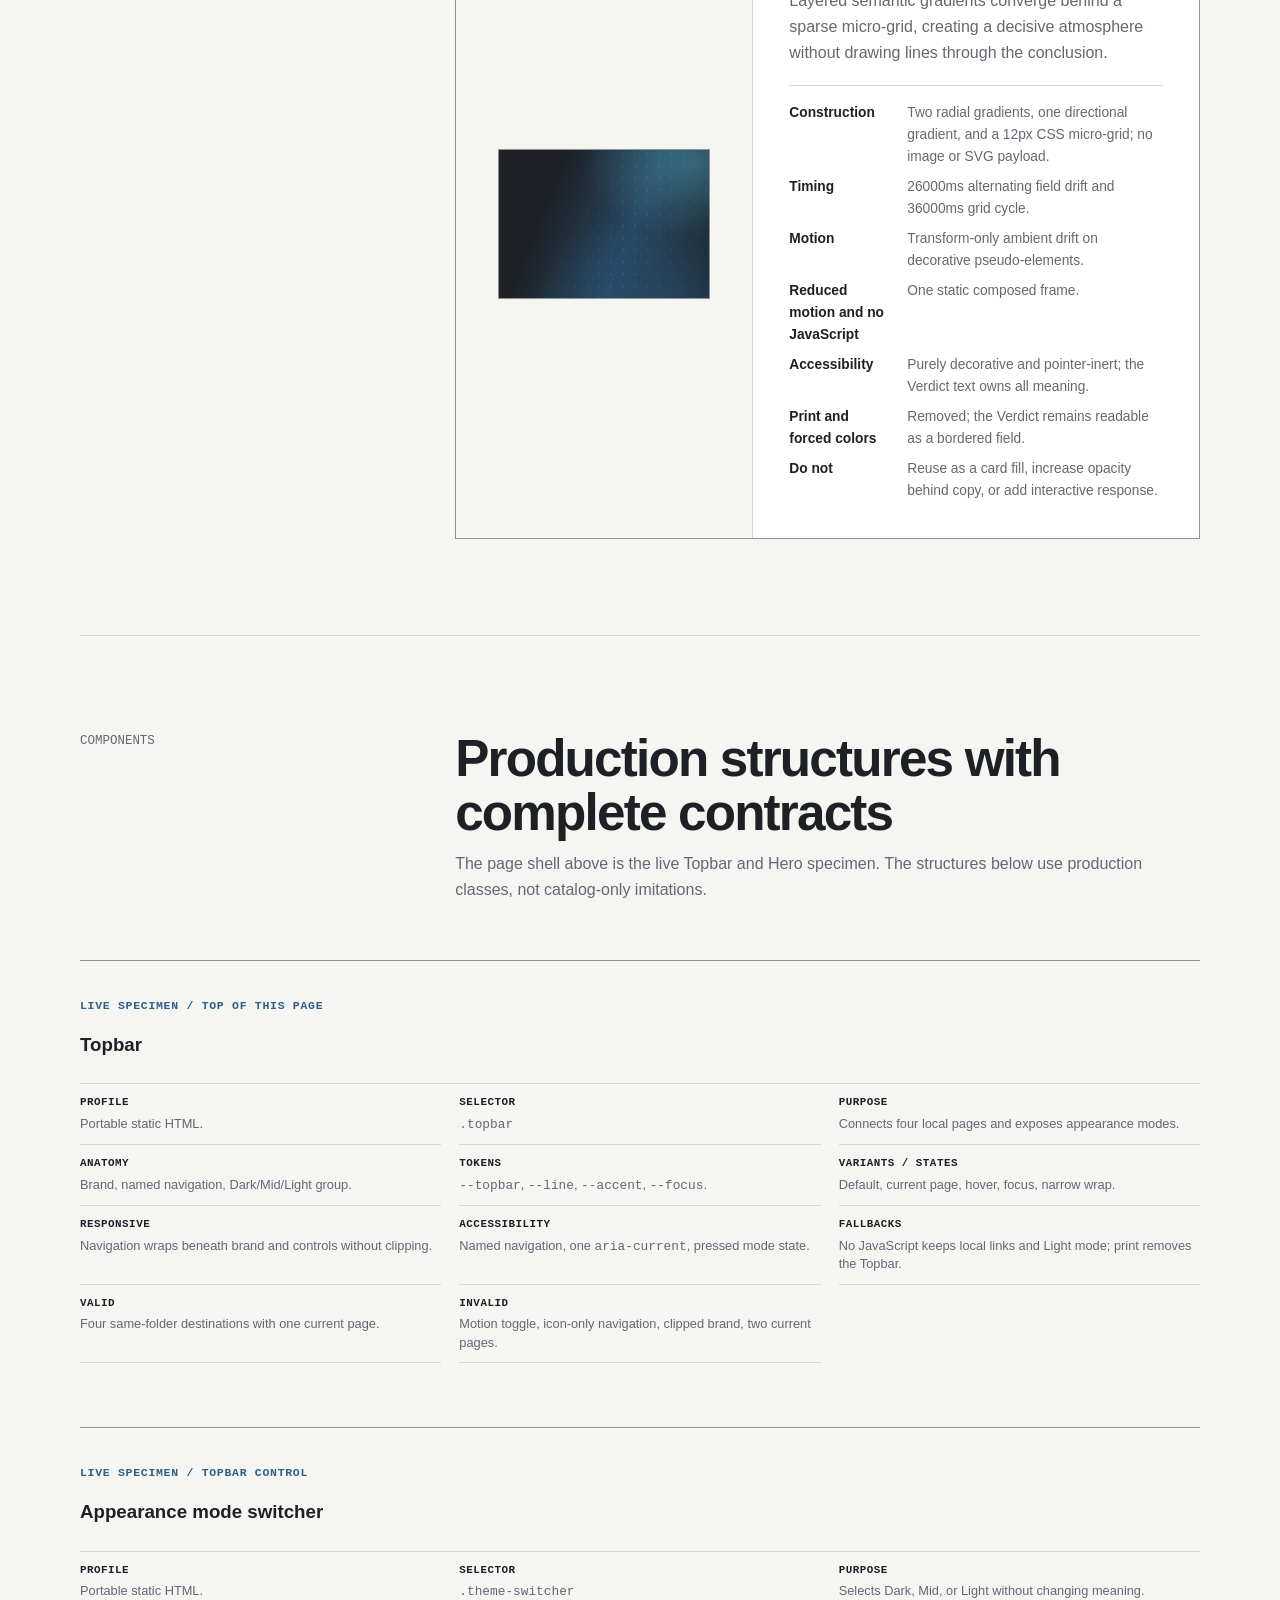
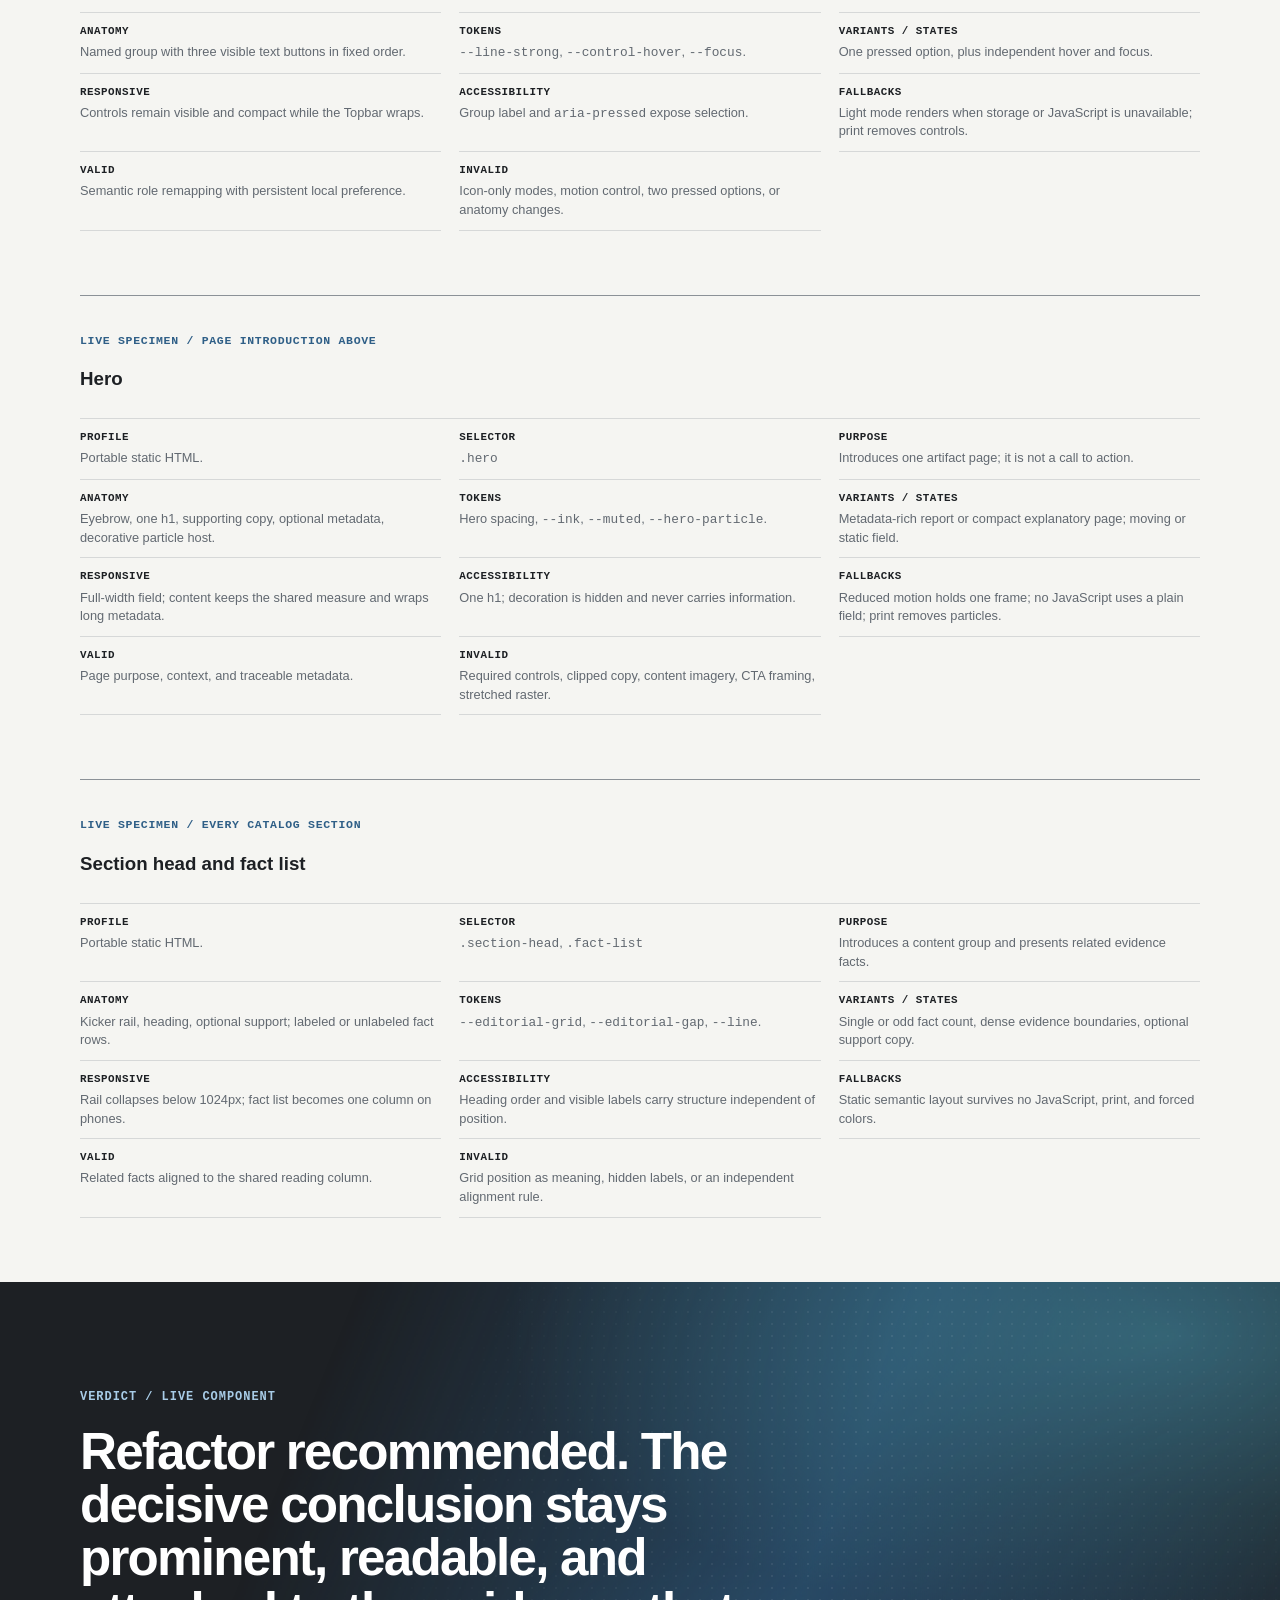
==== commit dbe74c2f: "feat(refactor-writing): document page layout geometry" ====
--- a/refactor-writing/assets/report/design-system.html
+++ b/refactor-writing/assets/report/design-system.html
@@ -28,7 +28,7 @@
 
   <main>
     <header class="hero reveal is-visible">
-      <span class="eyebrow">System catalog / revision 9</span>
+      <span class="eyebrow">System catalog / revision 10</span>
       <h1>Evidence-first editorial reporting</h1>
       <p>A live reference for the foundations, tokens, primitives, effects, components, patterns, states, and implementation rules used by every generated writing-refactor artifact.</p>
       <div class="meta-line">
@@ -160,13 +160,47 @@
     <section class="section reveal" id="layout">
       <div class="section-head">
         <span class="kicker">Layout, shape, and density</span>
-        <div><h2>One editorial grid, flat materials</h2><p class="section-copy">Every wide composition shares the same label rail and reading-column anchor. Closed content surfaces remain square, flat, and bounded by one-pixel rules.</p></div>
-      </div>
-      <div class="alignment-demo">
-        <span class="finding-index">Label rail / 190px minimum</span>
-        <div><h3>Reading column</h3><p>Section copy, comparisons, proof, and documents begin here. The structure collapses to one column at 1024px; phone compositions stack at 700px.</p></div>
-      </div>
-      <div class="shape-grid">
+        <div><h2>One measured page frame</h2><p class="section-copy">The page shell, split-rail section header, and content spans use one documented geometry. Prose stays in the reading column; dense specimens and comparisons may use the full frame.</p></div>
+      </div>
+      <figure class="page-layout-specimen catalog-wide">
+        <figcaption>
+          <div><span class="specimen-label">Production page anatomy</span><h3>Split-rail editorial section header</h3></div>
+          <p>The small uppercase text is the <b>section kicker</b>. Its desktop position is the <b>editorial label rail</b>; together with the heading and support copy, it forms the split-rail section header.</p>
+        </figcaption>
+        <div class="layout-width-rule" aria-hidden="true"><span>1120px page maximum</span></div>
+        <div class="layout-page-frame">
+          <div class="layout-gutter layout-gutter--start"><span>24px minimum gutter</span></div>
+          <div class="layout-content-frame">
+            <div class="layout-topbar-demo"><span>Topbar</span><b>62px minimum block</b></div>
+            <div class="layout-hero-demo">
+              <span>Hero leading space</span><b>70–144px</b>
+              <i></i>
+              <span>Hero trailing space</span><b>56–104px</b>
+            </div>
+            <div class="layout-section-demo">
+              <div class="layout-section-space"><span>54–96px section space</span></div>
+              <div class="layout-section-grid">
+                <div class="layout-rail-demo"><span>Section kicker</span><b>190px minimum rail</b></div>
+                <div class="layout-gap-demo"><span>40px gap</span></div>
+                <div class="layout-reading-demo"><span>Heading + support</span><b>760px prose measure</b><i></i><i></i><i></i></div>
+              </div>
+              <div class="layout-span-demo"><span>Dense specimen / comparison</span><b>Full 1120px content frame</b></div>
+              <div class="layout-section-space layout-section-space--end"><span>54–96px section space</span></div>
+            </div>
+          </div>
+          <div class="layout-gutter layout-gutter--end"><span>24px minimum gutter</span></div>
+        </div>
+        <div class="layout-breakpoints">
+          <div><b>Wide / above 1024px</b><span>Rail + 40px gap + flexible reading column</span></div>
+          <div><b>Compact / 1024px and below</b><span>Kicker stacks above heading; every owner becomes one column</span></div>
+          <div><b>Phone / 700px and below</b><span>14px page gutter; catalog grids and comparisons stack</span></div>
+        </div>
+      </figure>
+      <div class="alignment-demo catalog-wide">
+        <span class="finding-index">Content ownership rule</span>
+        <div><h3>Reading column or full frame—never an accidental half-state</h3><p>Prose and small fact groups begin on the reading-column anchor. Dense token boards, primitive grids, diagrams, comparisons, and documents span the full content frame. Both modes collapse cleanly at 1024px.</p></div>
+      </div>
+      <div class="shape-grid catalog-wide">
         <article class="shape-card"><b>Content surface</b><span data-shape-sample="content"></span><p>0 radius, 1px boundary, no shadow. Used for cards, comparisons, and documents.</p></article>
         <article class="shape-card"><b>Interactive control</b><span data-shape-sample="control"></span><p>7px radius distinguishes controls without softening editorial content.</p></article>
         <article class="shape-card"><b>Quiet rule</b><span class="border-line"></span><p>Separates related facts, proof items, and ordinary sections.</p></article>
@@ -179,7 +213,7 @@
         <span class="kicker">Iconography</span>
         <div><h2>Two marks, fully specified</h2><p class="section-copy">Copy and Check are a deliberately small functional set. The enlarged drawings expose their shared geometry; the production ramp proves how that geometry survives at interface sizes.</p></div>
       </div>
-      <div class="icon-grid">
+      <div class="icon-grid catalog-wide">
         <article class="icon-card icon-card--blueprint">
           <div class="icon-specimen icon-specimen--blueprint" aria-label="Enlarged construction drawing for the Copy icon">
             <span class="icon-axis icon-axis--x" aria-hidden="true"></span>
@@ -242,7 +276,7 @@
         <span class="kicker">Primitives / atoms</span>
         <div><h2>Small roles with explicit boundaries</h2><p class="section-copy">These are the lowest-level reusable elements. Each specimen uses the production selector or semantic element.</p></div>
       </div>
-      <div class="primitive-grid">
+      <div class="primitive-grid catalog-wide">
         <article class="primitive-card" data-contract-kind="primitive" data-selector="a">
           <div class="primitive-specimen"><a href="#primitives">Inline evidence link</a></div><b>Inline link</b>
           <dl class="contract-summary"><div><dt>Selector</dt><dd><code>a</code></dd></div><div><dt>Tokens</dt><dd><code>--accent</code>, <code>--focus</code></dd></div><div><dt>States</dt><dd>Default, hover, focus, current page.</dd></div><div><dt>Responsive</dt><dd>Wraps with its text; never widens the page.</dd></div><div><dt>Accessibility</dt><dd>Underline and focus ring keep meaning independent of color.</dd></div><div><dt>Fallback</dt><dd>Same-folder and anchor navigation work without JavaScript.</dd></div><div><dt>Valid</dt><dd>Evidence anchors and local page navigation.</dd></div><div><dt>Invalid</dt><dd>Color-only current state or absolute artifact paths.</dd></div></dl>
@@ -605,7 +639,7 @@
     </section>
   </main>
 
-  <footer class="page-footer"><span>Refactor Writing</span><span>Design-system catalog / revision 9</span></footer>
+  <footer class="page-footer"><span>Refactor Writing</span><span>Design-system catalog / revision 10</span></footer>
   <script src="./artifact.js"></script>
 </body>
 </html>
--- a/refactor-writing/assets/report/artifact.css
+++ b/refactor-writing/assets/report/artifact.css
@@ -249,6 +249,11 @@
 .section > .component-list,
 .section > .component-contract,
 .section > .pattern-grid { grid-column: 1 / -1; }
+.section > .catalog-wide {
+  grid-column: 1 / -1;
+  min-width: 0;
+}
+.section > .catalog-family { grid-column: 1 / -1; }
 .section h2 { max-width: var(--prose-measure); margin-bottom: 12px; font-size: clamp(2rem, 4vw, 3.6rem); line-height: 1.04; letter-spacing: -0.035em; }
 .section-copy { max-width: 720px; color: var(--muted); }
 .kicker { color: var(--muted); font-family: var(--mono); font-size: 0.78rem; text-transform: uppercase; }
@@ -425,6 +430,210 @@
 }
 .alignment-demo h3 { margin-bottom: 6px; font-size: 1.35rem; }
 .alignment-demo p { max-width: var(--supporting-measure); margin-bottom: 0; color: var(--muted); }
+.page-layout-specimen {
+  margin: 0 0 28px;
+  border: var(--rule-width) solid var(--line-strong);
+  background: var(--surface);
+}
+.page-layout-specimen figcaption {
+  display: grid;
+  grid-template-columns: minmax(220px, 0.7fr) minmax(0, 1.3fr);
+  gap: 24px;
+  align-items: end;
+  padding: 22px;
+  border-bottom: var(--rule-width) solid var(--line);
+}
+.page-layout-specimen figcaption h3 {
+  margin: 4px 0 0;
+  font-size: clamp(1.35rem, 2.4vw, 2rem);
+  line-height: 1.12;
+}
+.page-layout-specimen figcaption p {
+  max-width: var(--supporting-measure);
+  margin: 0;
+  color: var(--muted);
+  font-size: 0.88rem;
+}
+.layout-width-rule {
+  position: relative;
+  height: 44px;
+  margin: 22px 22px 0;
+  border-top: var(--rule-width) solid var(--accent);
+}
+.layout-width-rule::before,
+.layout-width-rule::after {
+  content: "";
+  position: absolute;
+  top: -5px;
+  width: var(--rule-width);
+  height: 9px;
+  background: var(--accent);
+}
+.layout-width-rule::before { left: 0; }
+.layout-width-rule::after { right: 0; }
+.layout-width-rule span {
+  position: absolute;
+  top: -13px;
+  left: 50%;
+  padding: 2px 8px;
+  background: var(--surface);
+  color: var(--accent);
+  font: 700 0.7rem/1.4 var(--mono);
+  text-transform: uppercase;
+  transform: translateX(-50%);
+}
+.layout-page-frame {
+  display: grid;
+  grid-template-columns: minmax(42px, 7%) minmax(0, 1fr) minmax(42px, 7%);
+  margin: 0 22px 22px;
+  border: var(--rule-width) solid var(--line-strong);
+  background: var(--paper);
+}
+.layout-gutter {
+  position: relative;
+  min-width: 0;
+  background:
+    repeating-linear-gradient(135deg, transparent 0 7px, var(--line) 7px 8px);
+}
+.layout-gutter--start { border-right: var(--rule-width) solid var(--line); }
+.layout-gutter--end { border-left: var(--rule-width) solid var(--line); }
+.layout-gutter span {
+  position: absolute;
+  top: 50%;
+  left: 50%;
+  width: 150px;
+  color: var(--muted);
+  font: 700 0.62rem/1.2 var(--mono);
+  text-align: center;
+  text-transform: uppercase;
+  transform: translate(-50%, -50%) rotate(-90deg);
+}
+.layout-content-frame {
+  min-width: 0;
+  background: var(--surface);
+}
+.layout-topbar-demo {
+  display: flex;
+  justify-content: space-between;
+  gap: 12px;
+  min-height: 54px;
+  padding: 16px;
+  border-bottom: var(--rule-width) solid var(--line);
+  color: var(--muted);
+  font: 700 0.68rem/1.3 var(--mono);
+  text-transform: uppercase;
+}
+.layout-topbar-demo b { color: var(--ink); }
+.layout-hero-demo {
+  display: grid;
+  grid-template-columns: auto 1fr;
+  gap: 4px 14px;
+  min-height: 154px;
+  padding: 28px 18px 22px;
+  border-bottom: var(--rule-width) solid var(--line-strong);
+  color: var(--muted);
+  font: 700 0.67rem/1.35 var(--mono);
+  text-transform: uppercase;
+}
+.layout-hero-demo b { color: var(--ink); text-align: right; }
+.layout-hero-demo i {
+  grid-column: 1 / -1;
+  width: 68%;
+  height: 30px;
+  margin: 10px 0 12px;
+  border-block: var(--rule-width) solid var(--accent);
+  background:
+    linear-gradient(var(--ink), var(--ink)) 0 7px / 76% 5px no-repeat,
+    linear-gradient(var(--muted), var(--muted)) 0 20px / 58% 3px no-repeat;
+  opacity: 0.72;
+}
+.layout-section-demo { background: var(--paper); }
+.layout-section-space {
+  display: grid;
+  place-items: center;
+  min-height: 50px;
+  color: var(--muted);
+  font: 700 0.64rem/1.3 var(--mono);
+  text-transform: uppercase;
+}
+.layout-section-space--end { border-top: var(--rule-width) solid var(--line); }
+.layout-section-grid {
+  display: grid;
+  grid-template-columns: minmax(150px, 190px) 40px minmax(0, 1fr);
+  min-height: 142px;
+  border-block: var(--rule-width) solid var(--line-strong);
+  background: var(--surface);
+}
+.layout-rail-demo,
+.layout-reading-demo {
+  display: grid;
+  align-content: start;
+  gap: 7px;
+  min-width: 0;
+  padding: 18px;
+}
+.layout-rail-demo {
+  color: var(--muted);
+  font: 700 0.68rem/1.4 var(--mono);
+  text-transform: uppercase;
+}
+.layout-rail-demo b { color: var(--ink); font-size: 0.75rem; }
+.layout-gap-demo {
+  display: grid;
+  place-items: center;
+  border-inline: var(--rule-width) solid var(--line);
+  background:
+    repeating-linear-gradient(135deg, transparent 0 7px, var(--accent-soft) 7px 14px);
+}
+.layout-gap-demo span {
+  width: 72px;
+  color: var(--accent);
+  font: 700 0.62rem/1.2 var(--mono);
+  text-align: center;
+  text-transform: uppercase;
+  transform: rotate(-90deg);
+}
+.layout-reading-demo > span {
+  color: var(--muted);
+  font: 700 0.68rem/1.4 var(--mono);
+  text-transform: uppercase;
+}
+.layout-reading-demo b { font-size: 0.82rem; }
+.layout-reading-demo i {
+  display: block;
+  width: 100%;
+  height: 4px;
+  background: var(--line-strong);
+}
+.layout-reading-demo i:nth-of-type(2) { width: 88%; }
+.layout-reading-demo i:nth-of-type(3) { width: 64%; }
+.layout-span-demo {
+  display: flex;
+  justify-content: space-between;
+  gap: 16px;
+  padding: 16px 18px;
+  border-bottom: var(--rule-width) solid var(--line);
+  background: var(--accent-soft);
+  color: var(--accent);
+  font: 700 0.68rem/1.35 var(--mono);
+  text-transform: uppercase;
+}
+.layout-span-demo b { color: var(--ink); text-align: right; }
+.layout-breakpoints {
+  display: grid;
+  grid-template-columns: repeat(3, minmax(0, 1fr));
+  border-top: var(--rule-width) solid var(--line);
+}
+.layout-breakpoints > div {
+  display: grid;
+  align-content: start;
+  gap: 4px;
+  min-width: 0;
+  padding: 16px 18px;
+}
+.layout-breakpoints > div + div { border-left: var(--rule-width) solid var(--line); }
+.layout-breakpoints b { font-size: 0.82rem; }
+.layout-breakpoints span { color: var(--muted); font-size: 0.75rem; }
 .deviation-grid { display: grid; grid-template-columns: repeat(2, minmax(0, 1fr)); gap: var(--catalog-gap); }
 
 .catalog-index {
@@ -511,6 +720,7 @@
   grid-template-columns: repeat(2, minmax(0, 1fr));
   gap: var(--catalog-gap);
 }
+.primitive-grid { grid-template-columns: repeat(3, minmax(0, 1fr)); }
 .measure-specimen,
 .shape-card,
 .icon-card,
@@ -1457,10 +1667,20 @@
   .finding > :not(.finding-head) {
     grid-column: 1;
   }
+  .page-layout-specimen figcaption { grid-template-columns: 1fr; align-items: start; }
+  .layout-section-grid { grid-template-columns: 1fr; }
+  .layout-gap-demo {
+    min-height: 28px;
+    border-inline: 0;
+    border-block: var(--rule-width) solid var(--line);
+    background: repeating-linear-gradient(135deg, transparent 0 7px, var(--accent-soft) 7px 14px);
+  }
+  .layout-gap-demo span { width: auto; transform: none; }
   .proof-grid { grid-template-columns: 1fr; gap: 14px; }
   .token-grid { grid-template-columns: repeat(2, minmax(0, 1fr)); }
   .catalog-index { grid-template-columns: repeat(2, minmax(0, 1fr)); }
   .icon-grid { grid-template-columns: repeat(2, minmax(0, 1fr)); }
+  .primitive-grid { grid-template-columns: repeat(2, minmax(0, 1fr)); }
   .icon-card--blueprint,
   .icon-card--usage { grid-column: span 1; }
   .icon-construction-strip { grid-template-columns: minmax(110px, 0.6fr) minmax(0, 1fr); }
@@ -1528,6 +1748,20 @@
   .effect-contract dl { grid-template-columns: 1fr; gap: 3px; }
   .effect-contract dd + dt { margin-top: 8px; }
   .page-footer { flex-direction: column; }
+  .layout-width-rule { margin-inline: 14px; }
+  .layout-width-rule span { white-space: nowrap; }
+  .layout-page-frame {
+    grid-template-columns: 24px minmax(0, 1fr) 24px;
+    margin-inline: 14px;
+  }
+  .layout-gutter span { display: none; }
+  .layout-topbar-demo,
+  .layout-span-demo { align-items: flex-start; flex-direction: column; }
+  .layout-breakpoints { grid-template-columns: 1fr; }
+  .layout-breakpoints > div + div {
+    border-top: var(--rule-width) solid var(--line);
+    border-left: 0;
+  }
 }
 
 @media (forced-colors: active) {
